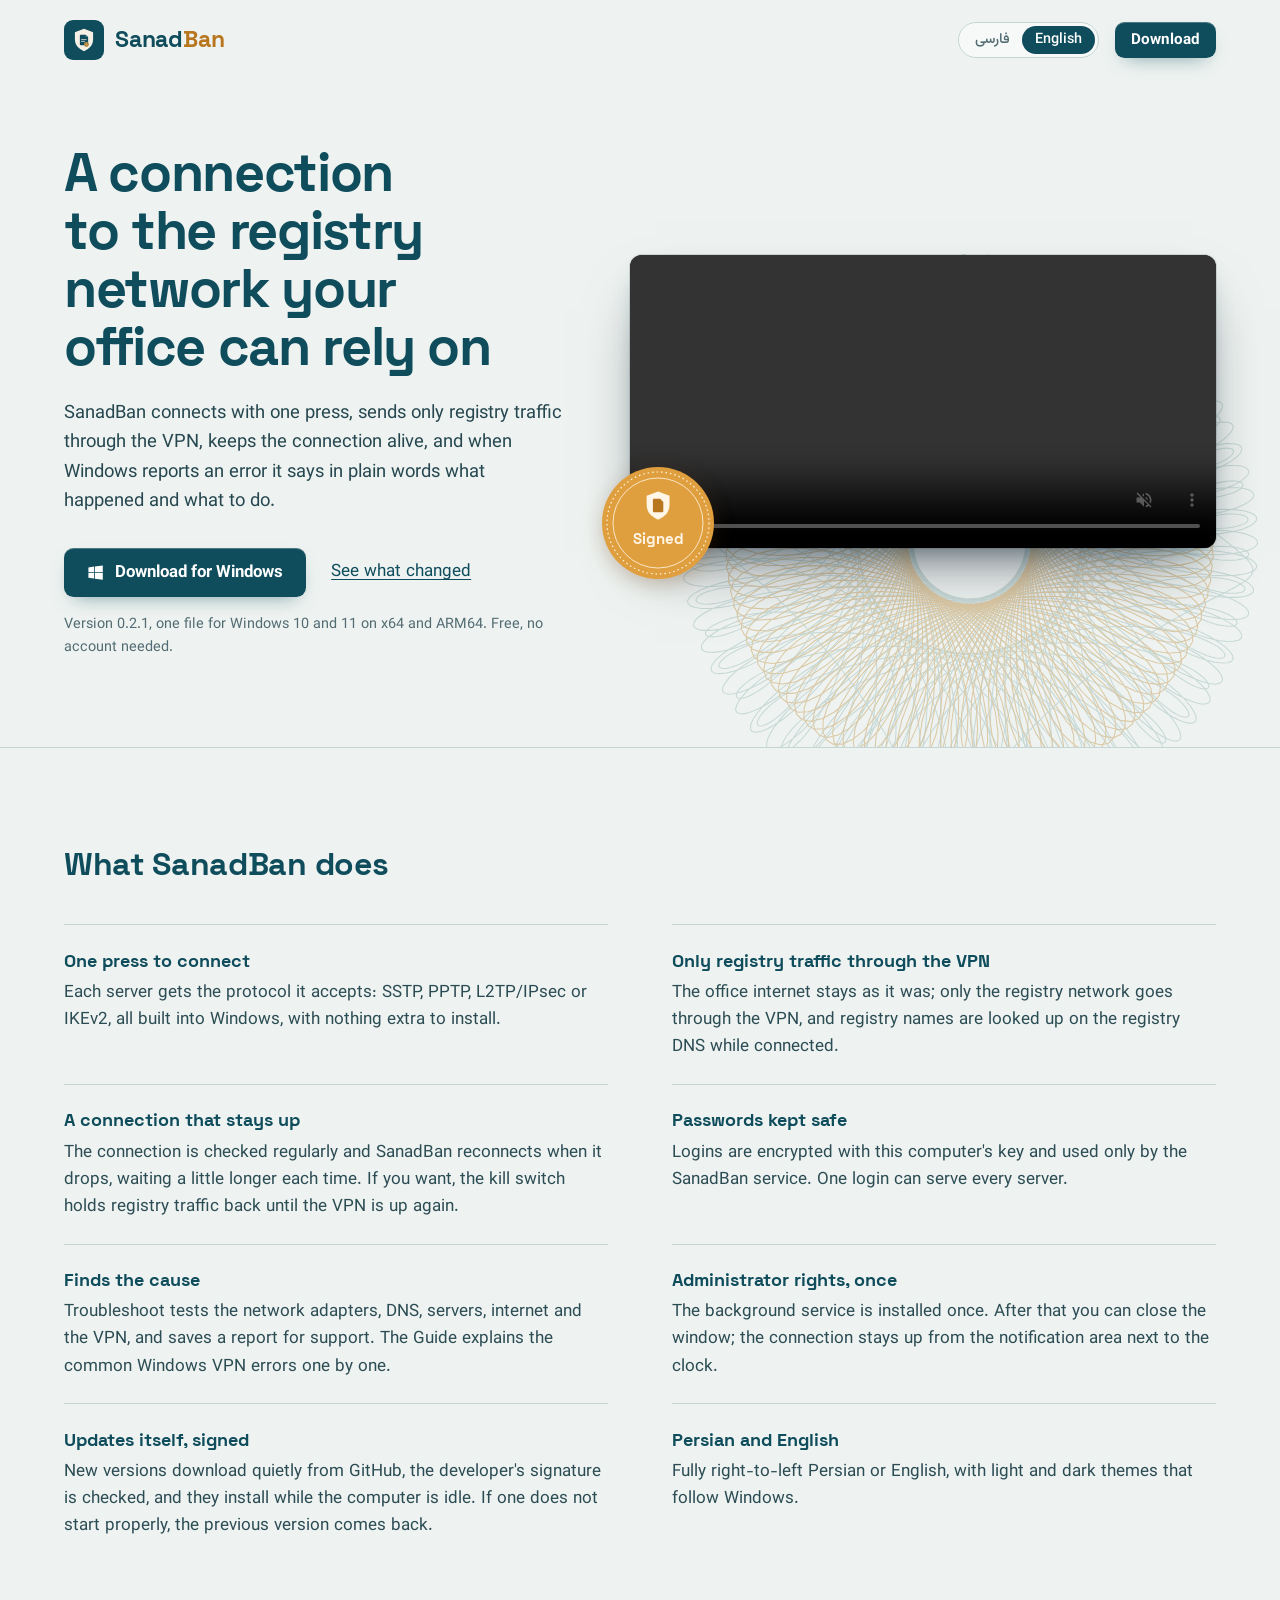
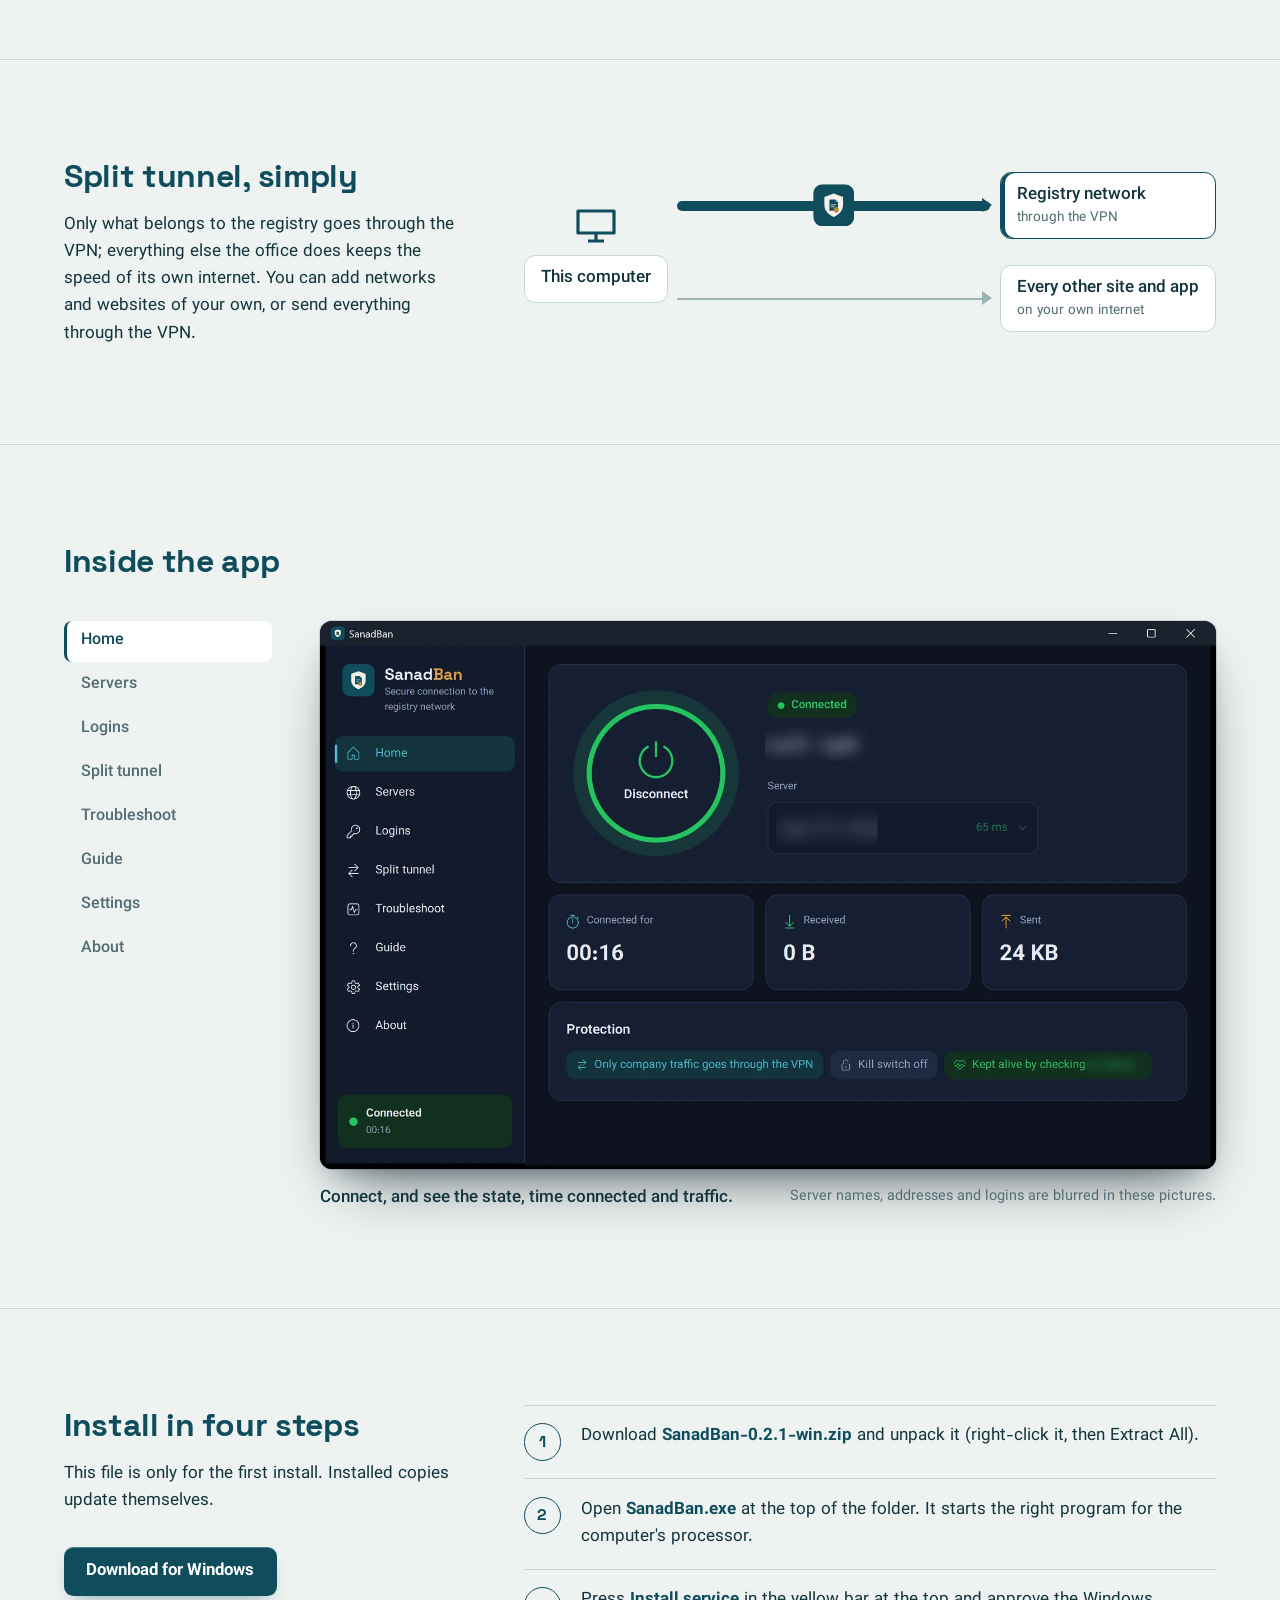
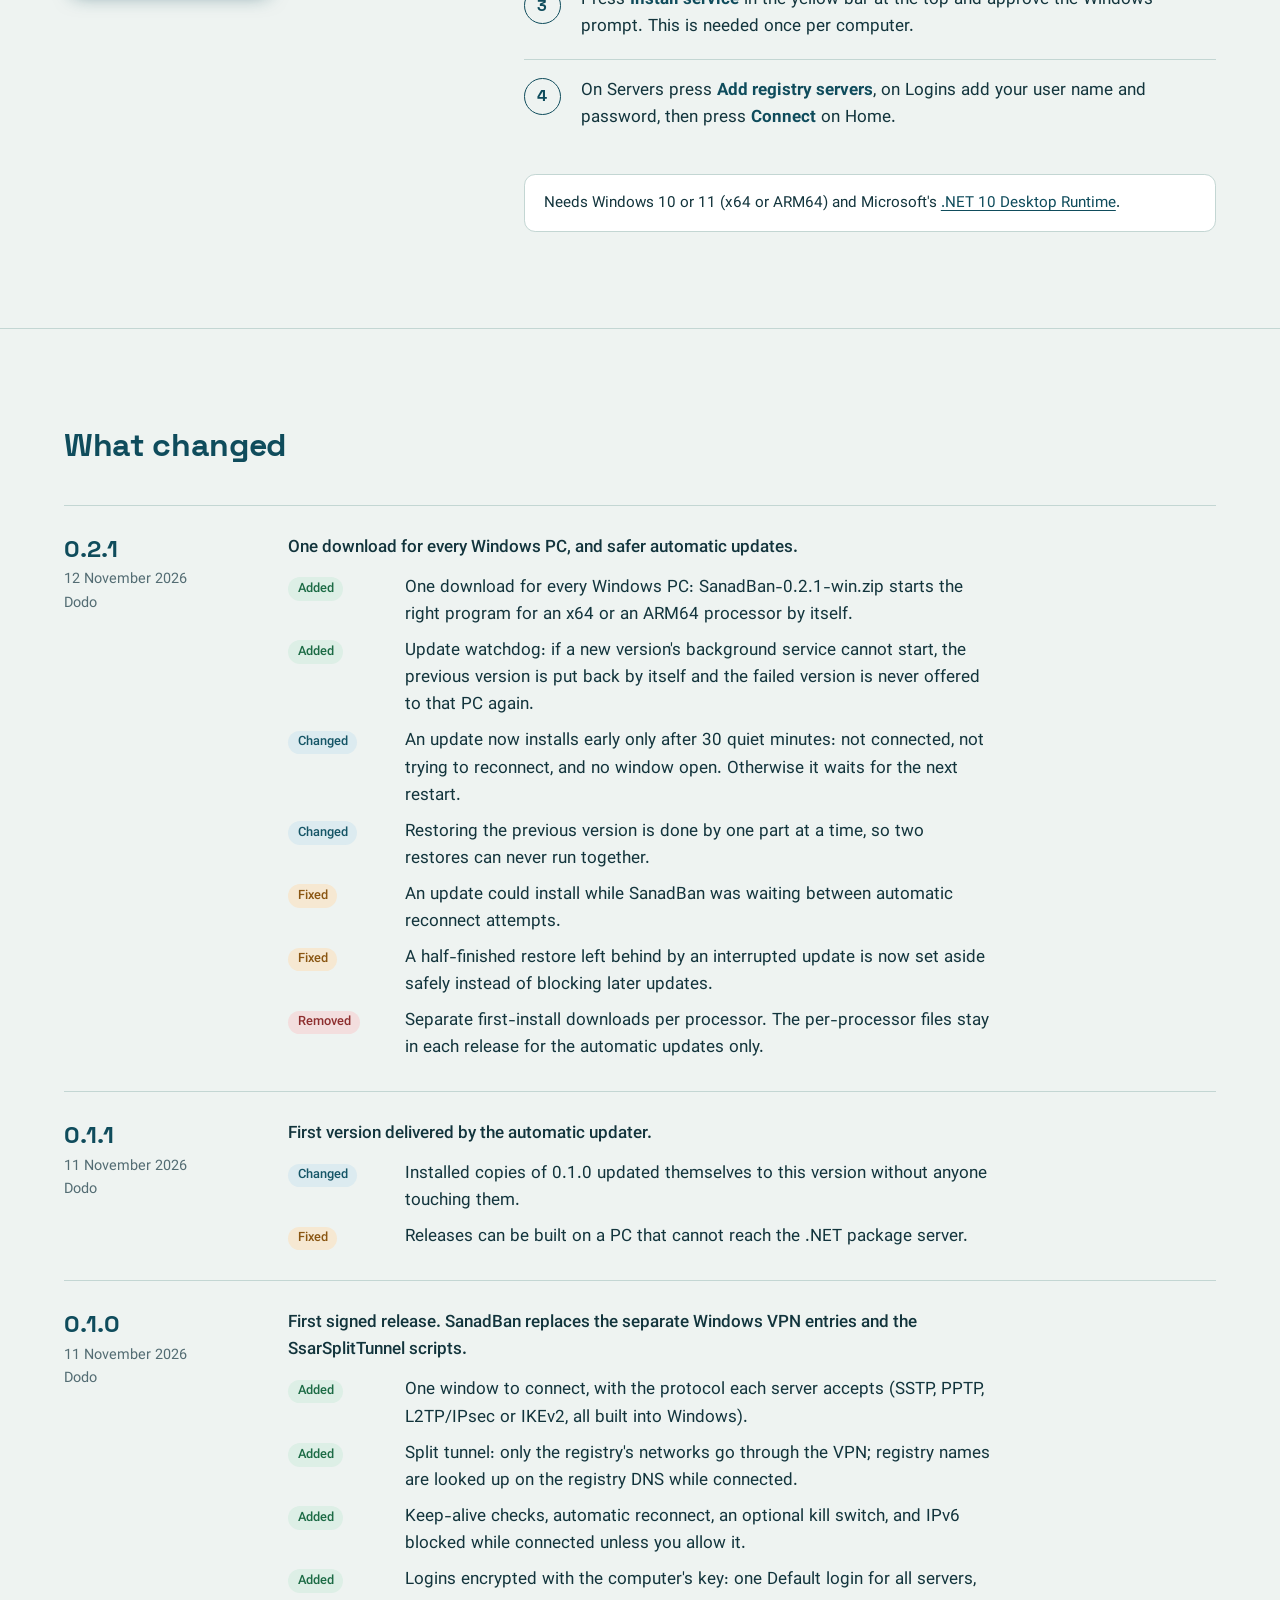
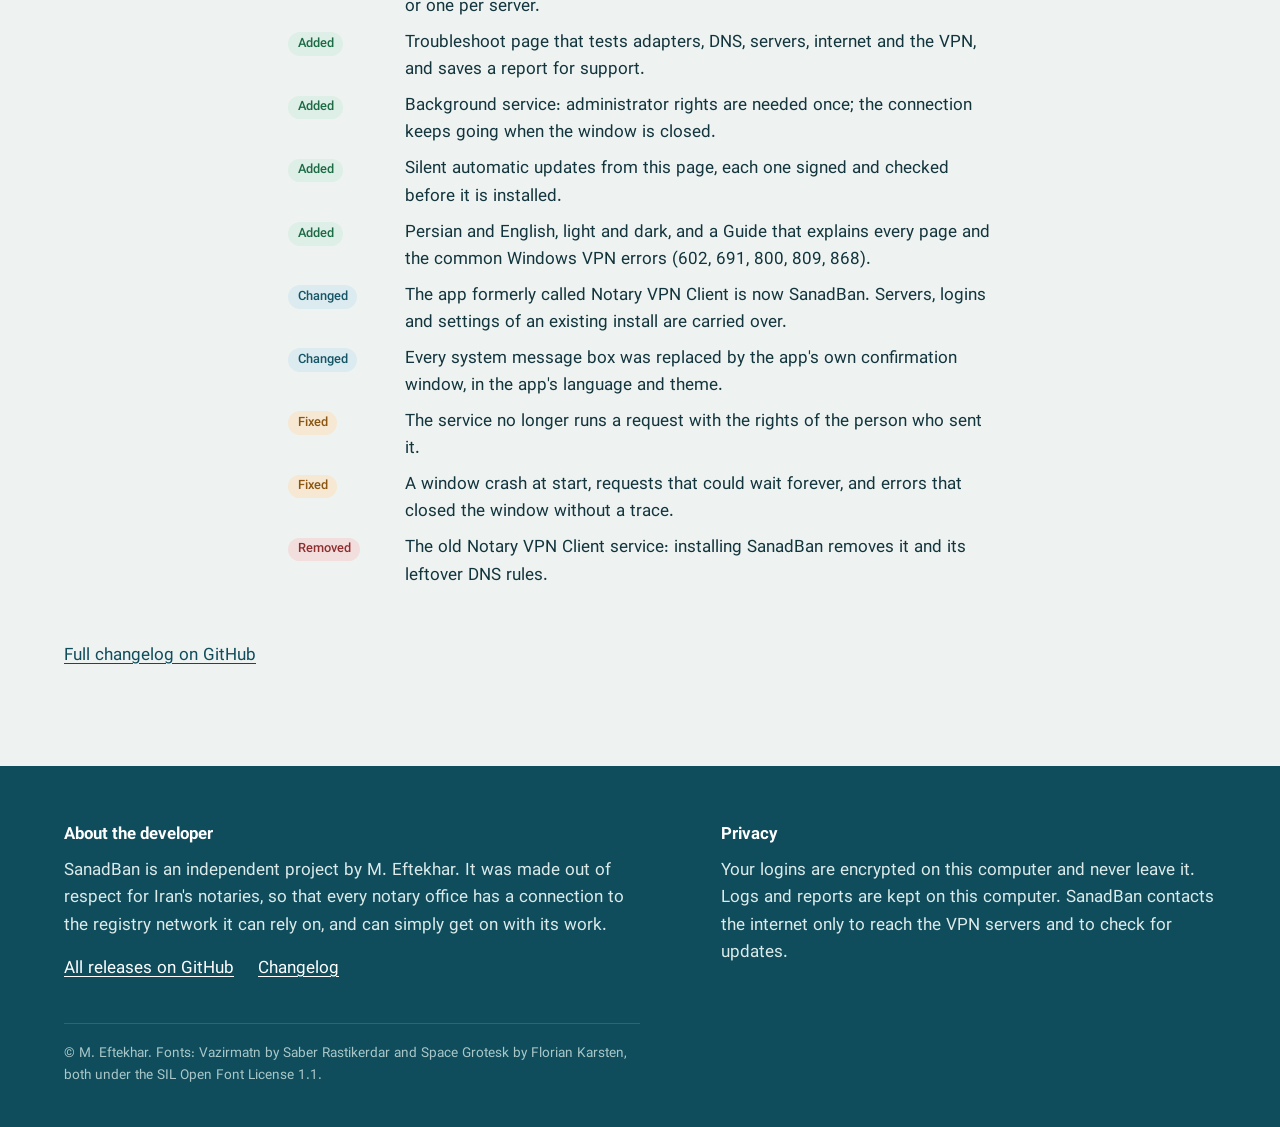
==== docs/index.html @ 603d8aba "Bilingual README, changelog and website (GitHub Pages from docs/) - README in Persian and English: f" ====
<!DOCTYPE html>
<html lang="fa" dir="rtl" data-lang="fa" class="pending">
<head>
<meta charset="utf-8">
<meta name="viewport" content="width=device-width, initial-scale=1">
<title>سندبان | SanadBan</title>
<meta name="description" content="سندبان: اتصال امن دفترخانه به شبکهٔ سازمان ثبت. SanadBan: a dependable VPN connection from notary offices to the registry network, for Windows 10 and 11.">
<meta name="theme-color" content="#0F4C5C">
<meta property="og:title" content="SanadBan / سندبان">
<meta property="og:description" content="Secure connection to the registry network. اتصال امن به شبکهٔ سازمان ثبت">
<meta property="og:image" content="https://mneftekhar.github.io/sanadban-releases/assets/social.png">
<meta property="og:type" content="website">
<meta name="twitter:card" content="summary_large_image">
<link rel="icon" href="assets/logo.svg" type="image/svg+xml">
<link rel="icon" href="assets/favicon-64.png" type="image/png">
<link rel="apple-touch-icon" href="assets/icon-512.png">
<link rel="preload" href="fonts/Vazirmatn-Regular.woff2" as="font" type="font/woff2" crossorigin>
<script>
/* Language before anything is drawn: a choice made on this site wins; otherwise a quick guess now
   (Iran time zone or a Persian browser) and the visitor's country from their IP a moment later. */
(function () {
  var d = document.documentElement, saved = null;
  try { saved = localStorage.getItem("sb-lang"); } catch (e) {}
  function set(l) { d.lang = l; d.dir = l === "fa" ? "rtl" : "ltr"; d.setAttribute("data-lang", l); }
  window.__sbSet = set;
  if (saved === "fa" || saved === "en") { set(saved); d.className = ""; window.__sbChosen = true; return; }
  var tz = ""; try { tz = Intl.DateTimeFormat().resolvedOptions().timeZone || ""; } catch (e) {}
  var langs = (navigator.languages || [navigator.language || ""]).join(",").toLowerCase();
  set(tz === "Asia/Tehran" || /(^|,)fa/.test(langs) ? "fa" : "en");
  setTimeout(function () { d.className = ""; }, 1300);   /* never keep the page hidden for long */
})();
</script>
<style>
@font-face { font-family: "Vazirmatn"; src: url(fonts/Vazirmatn-Regular.woff2) format("woff2"); font-weight: 400; font-display: swap; }
@font-face { font-family: "Vazirmatn"; src: url(fonts/Vazirmatn-Medium.woff2) format("woff2"); font-weight: 500; font-display: swap; }
@font-face { font-family: "Vazirmatn"; src: url(fonts/Vazirmatn-Bold.woff2) format("woff2"); font-weight: 700; font-display: swap; }
@font-face { font-family: "Space Grotesk"; src: url(fonts/SpaceGrotesk-Bold.woff2) format("woff2"); font-weight: 700; font-display: swap; }

:root {
  --paper: #EEF3F1;        /* cool security paper */
  --paper-2: #E3ECE9;
  --ink: #12343C;          /* text */
  --teal: #0F4C5C;         /* the logo's teal */
  --line: #C3D6D3;         /* rules and guilloche */
  --muted: #536C73;
  --seal: #B8761F;         /* the seal's amber, darkened for text on paper */
  --seal-bright: #E09F3E;
  --app: #0E1320;          /* the app's own dark background */
  --focus: #0B7C8C;
  --measure: 38rem;
  --display: "Space Grotesk", "Vazirmatn", system-ui, sans-serif;
  --body: "Vazirmatn", system-ui, "Segoe UI", sans-serif;
}
html[data-lang="fa"] { --display: "Vazirmatn", system-ui, sans-serif; }
html[data-lang="fa"] [data-l="en"], html[data-lang="en"] [data-l="fa"] { display: none !important; }
html.pending body { opacity: 0; }
* { box-sizing: border-box; }
html { -webkit-text-size-adjust: 100%; scroll-behavior: smooth; }
body {
  margin: 0; background: var(--paper); color: var(--ink);
  font: 400 1.0625rem/1.75 var(--body); transition: opacity .25s ease;
}
html[data-lang="en"] body { line-height: 1.6; }
img, video { display: block; max-width: 100%; height: auto; }
a { color: var(--teal); text-underline-offset: .2em; text-decoration-thickness: 1px; }
a:hover { text-decoration-thickness: 2px; }
:focus-visible { outline: 3px solid var(--focus); outline-offset: 3px; border-radius: 4px; }
.skip { position: absolute; inset-inline-start: 1rem; top: -4rem; background: var(--teal); color: #fff; padding: .5rem 1rem; z-index: 10; }
.skip:focus { top: 1rem; }
.wrap { width: min(72rem, 100% - 2.5rem); margin-inline: auto; }
h1, h2, h3 { font-family: var(--display); color: var(--teal); font-weight: 700; margin: 0; }
h2 { font-size: clamp(1.6rem, 2.6vw, 2rem); line-height: 1.25; letter-spacing: -.01em; }
html[data-lang="fa"] h2 { letter-spacing: 0; line-height: 1.5; }
p { margin: 0; }
.lead { max-width: var(--measure); color: var(--ink); }
section { padding-block: clamp(3.5rem, 8vw, 6rem); }
section + section { border-top: 1px solid var(--line); }

/* top bar */
.bar { display: flex; align-items: center; gap: 1rem; padding-block: 1.25rem; }
.mark { display: flex; align-items: center; gap: .7rem; text-decoration: none; color: var(--teal); }
.mark img { width: 2.5rem; height: 2.5rem; }
.word { font: 700 1.45rem/1 "Space Grotesk", var(--body); letter-spacing: -.01em; }
.word b, .word-fa b { color: var(--seal); font-weight: 700; }
.word-fa { font: 700 1.5rem/1 "Vazirmatn", sans-serif; }
.bar .spacer { flex: 1; }
.lang { display: inline-flex; border: 1px solid var(--line); border-radius: 999px; padding: 3px; background: #fff8; }
.lang button {
  font: 500 .9rem/1 var(--body); border: 0; background: none; color: var(--muted);
  padding: .45rem .8rem; border-radius: 999px; cursor: pointer;
}
.lang button[aria-pressed="true"] { background: var(--teal); color: #fff; }
.bar .get { font-size: .95rem; padding: .55rem 1rem; }

/* buttons */
.btn {
  display: inline-flex; align-items: center; gap: .6rem; text-decoration: none;
  background: var(--teal); color: #fff; border-radius: .6rem; padding: .9rem 1.4rem;
  font: 700 1.05rem/1.2 var(--body); box-shadow: 0 1px 0 #ffffff40 inset, 0 8px 20px -10px #0F4C5C99;
}
.btn:hover { background: #0c3f4c; }
.btn svg { width: 1.2rem; height: 1.2rem; flex: none; }

/* hero */
.hero { overflow: clip; overflow-clip-margin: 0; padding-block: clamp(1.5rem, 5vw, 4rem) clamp(3rem, 7vw, 5.5rem); border-top: 0; }
.hero .wrap { display: grid; grid-template-columns: minmax(0, 6fr) minmax(0, 7fr); gap: clamp(2rem, 5vw, 4.5rem); align-items: center; }
.hero h1 { font-size: clamp(2.2rem, 4.2vw, 3.4rem); line-height: 1.08; letter-spacing: -.025em; text-wrap: balance; }
html[data-lang="fa"] .hero h1 { line-height: 1.45; letter-spacing: 0; font-size: clamp(2.1rem, 4.2vw, 3.3rem); }
.hero .lead { margin-top: 1.4rem; font-size: 1.15rem; color: #26474F; }
.cta { margin-top: 2rem; display: flex; flex-wrap: wrap; align-items: center; gap: 1rem 1.6rem; }
.fine { margin-top: 1rem; font-size: .9rem; color: var(--muted); max-width: var(--measure); }
.stage { position: relative; isolation: isolate; }
.rosette { position: absolute; z-index: -1; width: 120%; inset-block-start: -22%; inset-inline-end: -18%; pointer-events: none; opacity: .9; }
.rosette path { fill: none; stroke: var(--line); stroke-width: .6; }
.window {
  border-radius: 12px; overflow: hidden; background: var(--app);
  box-shadow: 0 0 0 1px #0E132020, 0 30px 60px -25px #0E1320AA, 0 12px 24px -12px #0F4C5C66;
}
.seal {
  position: absolute; width: clamp(5.5rem, 10vw, 7.5rem); inset-block-end: -2.2rem; inset-inline-start: -2rem;
  filter: drop-shadow(0 6px 10px #6b3d0a40);
}
.seal-w { font: 700 15px "Space Grotesk", var(--body); fill: #FFF6E8; }
.seal-w.fa { font: 700 15px "Vazirmatn", sans-serif; }

/* what it does: a ruled two-column list, like the clauses of a deed */
.does h2 { margin-bottom: 2.5rem; }
.clauses { display: grid; grid-template-columns: repeat(2, minmax(0, 1fr)); gap: 0 clamp(2rem, 5vw, 4.5rem); margin: 0; }
.clause { padding-block: 1.4rem; border-top: 1px solid var(--line); }
.clause dt { font: 700 1.12rem/1.4 var(--display); color: var(--teal); }
html[data-lang="fa"] .clause dt { font-family: var(--body); }
.clause dd { margin: .45rem 0 0; color: #2C4C54; max-width: 34rem; }

/* split tunnel */
.split .wrap { display: grid; grid-template-columns: minmax(0, 4fr) minmax(0, 7fr); gap: clamp(2rem, 5vw, 4.5rem); align-items: center; }
.split .lead { margin-top: 1rem; }
.lanes { display: grid; grid-template-columns: auto 1fr auto; align-items: center; row-gap: 1.6rem; column-gap: 0; }
.node { background: #fff; border: 1px solid var(--line); border-radius: .7rem; padding: .7rem 1rem; font-weight: 500; line-height: 1.4; }
.node small { display: block; color: var(--muted); font-weight: 400; font-size: .85rem; }
.pc { grid-row: 1 / span 2; display: flex; flex-direction: column; align-items: center; gap: .4rem; text-align: center; }
.pc svg { width: 3rem; height: 3rem; color: var(--teal); }
.lane { position: relative; height: 3.2rem; margin-inline: .6rem; }
.lane::before { content: ""; position: absolute; inset-inline: 0; top: 50%; border-top: 2px solid #9DB3B1; }
.lane.vpn::before { border-top: 10px solid var(--teal); border-radius: 10px; transform: translateY(-4px); }
.lane.vpn .shield { position: absolute; top: 50%; left: 50%; width: 2.6rem; translate: -50% -50%; }
.lane::after {
  content: ""; position: absolute; inset-inline-end: -2px; top: 50%; translate: 0 -50%;
  border-block: 7px solid transparent; border-inline-start: 10px solid #9DB3B1;
}
.lane.vpn::after { border-inline-start-color: var(--teal); }
.node.reg { border-color: var(--teal); box-shadow: inset 4px 0 0 var(--teal); }
html[dir="rtl"] .node.reg { box-shadow: inset -4px 0 0 var(--teal); }

/* inside the app */
.viewer { display: grid; grid-template-columns: 13rem minmax(0, 1fr); gap: clamp(1.5rem, 4vw, 3rem); margin-top: 2.5rem; align-items: start; }
.tabs { display: flex; flex-direction: column; gap: .15rem; position: sticky; top: 1.5rem; }
.tabs button {
  text-align: start; font: 500 1rem/1.3 var(--body); color: var(--muted); background: none; border: 0;
  padding: .65rem .9rem; border-radius: .5rem; cursor: pointer; border-inline-start: 3px solid transparent;
}
.tabs button:hover { color: var(--teal); background: var(--paper-2); }
.tabs button[aria-selected="true"] { color: var(--teal); background: #fff; border-inline-start-color: var(--teal); }
.shot figure { margin: 0; }
.shot .window { aspect-ratio: 2120 / 1296; }
.shot img { width: 100%; height: 100%; object-fit: cover; }
.shot figcaption { margin-top: 1rem; display: flex; flex-wrap: wrap; justify-content: space-between; gap: .4rem 2rem; }
.shot .what { font-weight: 500; }
.shot .blurred { color: var(--muted); font-size: .9rem; }

/* install */
.install .wrap { display: grid; grid-template-columns: minmax(0, 4fr) minmax(0, 7fr); gap: clamp(2rem, 5vw, 4.5rem); }
.steps { list-style: none; margin: 0; padding: 0; counter-reset: s; }
.steps li { counter-increment: s; display: grid; grid-template-columns: 2.6rem 1fr; gap: 1rem; padding-block: 1.1rem; border-top: 1px solid var(--line); }
.steps li::before {
  content: counter(s); width: 2.2rem; height: 2.2rem; border-radius: 50%; border: 1.5px solid var(--teal);
  display: grid; place-items: center; font: 700 1rem/1 var(--display); color: var(--teal);
}
html[data-lang="fa"] .steps li::before { content: counter(s, persian); }
.steps b { color: var(--teal); }
.needs { margin-top: 1.5rem; padding: 1rem 1.2rem; background: #fff; border-radius: .7rem; border: 1px solid var(--line); font-size: .95rem; }

/* changes: a timeline, newest first */
.timeline { margin-top: 2.5rem; display: grid; gap: 0; }
.rel { display: grid; grid-template-columns: 11rem minmax(0, 1fr); gap: clamp(1rem, 4vw, 3rem); padding-block: 1.8rem; border-top: 1px solid var(--line); }
.rel .ver { font: 700 1.5rem/1.2 var(--display); color: var(--teal); }
.rel .when { color: var(--muted); font-size: .9rem; margin-top: .3rem; }
.rel .sum { font-weight: 500; margin-bottom: .8rem; max-width: 44rem; }
.rel ul { margin: 0; padding: 0; list-style: none; display: grid; gap: .55rem; max-width: 44rem; }
.rel li { display: grid; grid-template-columns: 6.5rem 1fr; gap: .8rem; align-items: baseline; }
.kind { font-size: .8rem; font-weight: 500; border-radius: 999px; padding: .1rem .6rem; justify-self: start; white-space: nowrap; }
.k-added { background: #DDEFE6; color: #1C6B45; }
.k-changed { background: #DCEBF0; color: #155566; }
.k-fixed { background: #F6E8D2; color: #8A5612; }
.k-removed { background: #F3DEDE; color: #8E2F2F; }
.more { margin-top: 1.5rem; }

footer { background: var(--teal); color: #DCEBEA; padding-block: 3.5rem 2.5rem; margin-top: 0; }
footer .wrap { display: grid; grid-template-columns: minmax(0, 6fr) minmax(0, 5fr); gap: 2.5rem 4rem; }
footer h3 { color: #fff; font-size: 1.05rem; margin-bottom: .6rem; font-family: var(--body); }
footer p { max-width: 36rem; }
footer a { color: #fff; }
footer .links { display: flex; flex-wrap: wrap; gap: .5rem 1.5rem; margin-top: 1rem; }
footer .small { grid-column: 1 / -1; font-size: .85rem; color: #A9C7C8; border-top: 1px solid #ffffff22; padding-top: 1.2rem; }

@media (max-width: 860px) {
  .hero .wrap, .split .wrap, .install .wrap, footer .wrap { grid-template-columns: 1fr; }
  .clauses { grid-template-columns: 1fr; }
  .viewer { grid-template-columns: 1fr; }
  .tabs { flex-direction: row; overflow-x: auto; position: static; padding-bottom: .3rem; }
  .tabs button { white-space: nowrap; border-inline-start: 0; border-bottom: 3px solid transparent; border-radius: .5rem .5rem 0 0; }
  .tabs button[aria-selected="true"] { border-bottom-color: var(--teal); }
  .rel { grid-template-columns: 1fr; gap: .6rem; }
  .bar .get { display: none; }
  .seal { inset-inline-start: auto; inset-inline-end: -.5rem; }
}
@media (max-width: 520px) {
  .lanes { grid-template-columns: 1fr; row-gap: .4rem; }
  .pc { grid-row: auto; flex-direction: row; justify-content: center; }
  .lane { height: 2.2rem; margin: 0 auto; width: 2px; }
  .lane::before, .lane.vpn::before { inset-inline: auto; left: 50%; top: 0; bottom: 0; border-top: 0; border-left: 2px solid #9DB3B1; transform: none; }
  .lane.vpn::before { border-left: 8px solid var(--teal); translate: -3px 0; }
  .lane::after, .lane.vpn .shield { display: none; }
  .rel li { grid-template-columns: 1fr; gap: .2rem; }
}
@media (prefers-reduced-motion: reduce) {
  html { scroll-behavior: auto; }
  body { transition: none; }
}
</style>
</head>
<body>
<a class="skip" href="#main"><span data-l="fa">رفتن به محتوا</span><span data-l="en">Skip to content</span></a>

<header class="wrap bar">
  <a class="mark" href="./" aria-label="SanadBan">
    <img src="assets/logo.svg" alt="" width="40" height="40">
    <span class="word" data-l="en">Sanad<b>Ban</b></span>
    <span class="word-fa" data-l="fa">سند<b>بان</b></span>
  </a>
  <span class="spacer"></span>
  <div class="lang" role="group" aria-label="Language / زبان">
    <button type="button" data-set="fa" lang="fa">فارسی</button>
    <button type="button" data-set="en" lang="en">English</button>
  </div>
  <a class="btn get js-download" href="https://github.com/mneftekhar/sanadban-releases/releases/latest">
    <span data-l="fa">دریافت</span><span data-l="en">Download</span>
  </a>
</header>

<main id="main">
<section class="hero">
  <div class="wrap">
    <div>
      <h1>
        <span data-l="fa">اتصال مطمئن دفترخانه به شبکهٔ سازمان ثبت</span>
        <span data-l="en">A connection to the registry network your office can rely on</span>
      </h1>
      <p class="lead">
        <span data-l="fa">سندبان با یک دکمه وصل می‌شود، فقط ترافیک سازمان را از VPN عبور می‌دهد، اتصال را زنده نگه می‌دارد و اگر ویندوز خطا بدهد، به زبان ساده می‌گوید چه شده و چه باید کرد.</span>
        <span data-l="en">SanadBan connects with one press, sends only registry traffic through the VPN, keeps the connection alive, and when Windows reports an error it says in plain words what happened and what to do.</span>
      </p>
      <div class="cta">
        <a class="btn js-download" href="https://github.com/mneftekhar/sanadban-releases/releases/latest">
          <svg viewBox="0 0 24 24" aria-hidden="true"><path fill="currentColor" d="M3 5.5 10 4.5v7H3zm0 13 7 1v-7H3zm8 1.1L21 21v-8.5H11zM11 4.4 21 3v8.5H11z"/></svg>
          <span data-l="fa">دریافت برای ویندوز</span><span data-l="en">Download for Windows</span>
        </a>
        <a href="#changes"><span data-l="fa">ببینید چه چیزی تغییر کرده</span><span data-l="en">See what changed</span></a>
      </div>
      <p class="fine">
        <span data-l="fa">نسخهٔ <span class="js-ver-fa">۰.۲.۱</span>؛ یک فایل برای ویندوز ۱۰ و ۱۱ روی x64 و ARM64. رایگان، بدون حساب کاربری.</span>
        <span data-l="en">Version <span class="js-ver">0.2.1</span>, one file for Windows 10 and 11 on x64 and ARM64. Free, no account needed.</span>
      </p>
    </div>

    <div class="stage">
      <svg class="rosette" viewBox="-200 -200 400 400" aria-hidden="true"></svg>
      <div class="window">
        <video class="js-video" width="1000" height="612" muted loop playsinline preload="metadata"
               aria-label=""></video>
      </div>
      <svg class="seal" viewBox="0 0 120 120" role="img" aria-label="Signed release / نسخهٔ امضاشده">
        <circle cx="60" cy="60" r="56" fill="#E09F3E"/>
        <circle cx="60" cy="60" r="51" fill="none" stroke="#FFF6E8" stroke-width="1.2" stroke-dasharray="1.5 3"/>
        <circle cx="60" cy="60" r="45" fill="none" stroke="#FFF6E8" stroke-width=".8"/>
        <g transform="translate(44.5 27) scale(.26)">
          <path d="M60 6 L104 22 V58 C104 86 84 105 60 114 C36 105 16 86 16 58 V22 Z" fill="#FFF6E8"/>
          <path d="M44 34 H68 L80 46 V82 a4 4 0 0 1 -4 4 H44 a4 4 0 0 1 -4 -4 V38 a4 4 0 0 1 4 -4 Z" fill="#B8761F"/>
        </g>
        <text data-l="fa" x="60" y="82" text-anchor="middle" direction="rtl" class="seal-w fa">امضاشده</text>
        <text data-l="en" x="60" y="81" text-anchor="middle" class="seal-w">Signed</text>
      </svg>
    </div>
  </div>
</section>

<section class="does" aria-labelledby="does-h">
  <div class="wrap">
    <h2 id="does-h"><span data-l="fa">سندبان چه می‌کند</span><span data-l="en">What SanadBan does</span></h2>
    <dl class="clauses">
      <div class="clause">
        <dt><span data-l="fa">یک دکمه برای اتصال</span><span data-l="en">One press to connect</span></dt>
        <dd><span data-l="fa">برای هر سرور همان پروتکلی به‌کار می‌رود که آن سرور می‌پذیرد: SSTP، PPTP، L2TP/IPsec یا IKEv2؛ همه از خودِ ویندوز، بدون برنامهٔ اضافه.</span><span data-l="en">Each server gets the protocol it accepts: SSTP, PPTP, L2TP/IPsec or IKEv2, all built into Windows, with nothing extra to install.</span></dd>
      </div>
      <div class="clause">
        <dt><span data-l="fa">فقط ترافیک سازمان از VPN</span><span data-l="en">Only registry traffic through the VPN</span></dt>
        <dd><span data-l="fa">اینترنتِ دفترخانه همان‌طور که بود می‌ماند و فقط شبکهٔ سازمان ثبت از VPN عبور می‌کند. نشانی‌های سازمان هنگام اتصال از DNS سازمان پرسیده می‌شوند.</span><span data-l="en">The office internet stays as it was; only the registry network goes through the VPN, and registry names are looked up on the registry DNS while connected.</span></dd>
      </div>
      <div class="clause">
        <dt><span data-l="fa">اتصالی که برقرار می‌ماند</span><span data-l="en">A connection that stays up</span></dt>
        <dd><span data-l="fa">زنده بودنِ اتصال مرتب بررسی می‌شود و اگر قطع شود، سندبان دوباره وصل می‌شود و هر بار کمی بیشتر صبر می‌کند. «قطع ایمن اینترنت» هم اگر بخواهید، ترافیک سازمان را تا برگشتنِ VPN نگه می‌دارد.</span><span data-l="en">The connection is checked regularly and SanadBan reconnects when it drops, waiting a little longer each time. If you want, the kill switch holds registry traffic back until the VPN is up again.</span></dd>
      </div>
      <div class="clause">
        <dt><span data-l="fa">رمز عبور در امان</span><span data-l="en">Passwords kept safe</span></dt>
        <dd><span data-l="fa">اطلاعات ورود با کلید همین رایانه رمزگذاری می‌شود و فقط سرویس سندبان از آن استفاده می‌کند. یک اطلاعات ورود برای همهٔ سرورها کافی است.</span><span data-l="en">Logins are encrypted with this computer's key and used only by the SanadBan service. One login can serve every server.</span></dd>
      </div>
      <div class="clause">
        <dt><span data-l="fa">علت را پیدا می‌کند</span><span data-l="en">Finds the cause</span></dt>
        <dd><span data-l="fa">«عیب‌یابی» آداپتورهای شبکه، DNS، سرورها، اینترنت و VPN را آزمایش می‌کند و گزارشی برای پشتیبانی می‌سازد. «راهنما» خطاهای رایج VPN ویندوز را یکی‌یکی توضیح می‌دهد.</span><span data-l="en">Troubleshoot tests the network adapters, DNS, servers, internet and the VPN, and saves a report for support. The Guide explains the common Windows VPN errors one by one.</span></dd>
      </div>
      <div class="clause">
        <dt><span data-l="fa">دسترسی مدیر، فقط یک بار</span><span data-l="en">Administrator rights, once</span></dt>
        <dd><span data-l="fa">سرویس پس‌زمینه یک بار نصب می‌شود. پس از آن می‌توانید پنجره را ببندید؛ اتصال از ناحیهٔ اعلان کنار ساعت برقرار می‌ماند.</span><span data-l="en">The background service is installed once. After that you can close the window; the connection stays up from the notification area next to the clock.</span></dd>
      </div>
      <div class="clause">
        <dt><span data-l="fa">خودش به‌روز می‌شود، با امضا</span><span data-l="en">Updates itself, signed</span></dt>
        <dd><span data-l="fa">نسخهٔ جدید بی‌صدا از GitHub دریافت می‌شود، امضای توسعه‌دهنده بررسی می‌شود و وقتی رایانه بی‌کار است نصب می‌شود. اگر درست راه نیفتد، نسخهٔ قبلی برمی‌گردد.</span><span data-l="en">New versions download quietly from GitHub, the developer's signature is checked, and they install while the computer is idle. If one does not start properly, the previous version comes back.</span></dd>
      </div>
      <div class="clause">
        <dt><span data-l="fa">فارسی و انگلیسی</span><span data-l="en">Persian and English</span></dt>
        <dd><span data-l="fa">فارسیِ کاملاً راست‌به‌چپ یا انگلیسی، با پوستهٔ روشن و تیره که از ویندوز پیروی می‌کند.</span><span data-l="en">Fully right-to-left Persian or English, with light and dark themes that follow Windows.</span></dd>
      </div>
    </dl>
  </div>
</section>

<section class="split" aria-labelledby="split-h">
  <div class="wrap">
    <div>
      <h2 id="split-h"><span data-l="fa">تفکیک ترافیک، به زبان ساده</span><span data-l="en">Split tunnel, simply</span></h2>
      <p class="lead"><span data-l="fa">فقط آنچه به سازمان ثبت مربوط است از VPN می‌رود؛ باقیِ کارهای دفترخانه سرعتِ اینترنتِ خودش را دارد. اگر بخواهید، شبکه‌ها و وب‌سایت‌های دیگری هم اضافه کنید یا همه‌چیز را از VPN بفرستید.</span><span data-l="en">Only what belongs to the registry goes through the VPN; everything else the office does keeps the speed of its own internet. You can add networks and websites of your own, or send everything through the VPN.</span></p>
    </div>
    <div class="lanes" role="img" aria-label="">
      <div class="pc">
        <svg viewBox="0 0 24 24" aria-hidden="true"><path fill="none" stroke="currentColor" stroke-width="1.6" stroke-linejoin="round" d="M3 5h18v11H3zM8 20h8M12 16v4"/></svg>
        <span class="node"><span data-l="fa">این رایانه</span><span data-l="en">This computer</span></span>
      </div>
      <div class="lane vpn"><img class="shield" src="assets/logo.svg" alt=""></div>
      <div class="node reg"><span data-l="fa">شبکهٔ سازمان ثبت</span><span data-l="en">Registry network</span><small><span data-l="fa">از VPN</span><span data-l="en">through the VPN</span></small></div>
      <div class="lane"></div>
      <div class="node"><span data-l="fa">سایت‌ها و برنامه‌های دیگر</span><span data-l="en">Every other site and app</span><small><span data-l="fa">از اینترنت خودتان</span><span data-l="en">on your own internet</span></small></div>
    </div>
  </div>
</section>

<section class="inside" aria-labelledby="inside-h">
  <div class="wrap">
    <h2 id="inside-h"><span data-l="fa">صفحه‌های برنامه</span><span data-l="en">Inside the app</span></h2>
    <div class="viewer">
      <div class="tabs" role="tablist" aria-orientation="vertical"></div>
      <div class="shot" role="tabpanel">
        <figure>
          <div class="window"><img class="js-shot" src="assets/home-fa.webp" alt="" width="1600" height="978"></div>
          <figcaption>
            <span class="what js-what"></span>
            <span class="blurred"><span data-l="fa">نام و نشانی سرورها و اطلاعات ورود در این تصویرها محو شده‌اند.</span><span data-l="en">Server names, addresses and logins are blurred in these pictures.</span></span>
          </figcaption>
        </figure>
      </div>
    </div>
  </div>
</section>

<section class="install" id="install" aria-labelledby="install-h">
  <div class="wrap">
    <div>
      <h2 id="install-h"><span data-l="fa">نصب در چهار گام</span><span data-l="en">Install in four steps</span></h2>
      <p class="lead" style="margin-top:1rem"><span data-l="fa">این فایل فقط برای نخستین نصب است. نسخه‌های نصب‌شده خودشان به‌روز می‌شوند.</span><span data-l="en">This file is only for the first install. Installed copies update themselves.</span></p>
      <p class="cta"><a class="btn js-download" href="https://github.com/mneftekhar/sanadban-releases/releases/latest"><span data-l="fa">دریافت برای ویندوز</span><span data-l="en">Download for Windows</span></a></p>
    </div>
    <div>
      <ol class="steps">
        <li><span><span data-l="fa">فایل <b dir="ltr">SanadBan-<span class="js-ver">0.2.1</span>-win.zip</b> را دریافت و از حالت فشرده خارج کنید (راست‌کلیک، «استخراج همه»).</span><span data-l="en">Download <b>SanadBan-<span class="js-ver">0.2.1</span>-win.zip</b> and unpack it (right-click it, then Extract All).</span></span></li>
        <li><span><span data-l="fa"><b>SanadBan.exe</b> را در بالای پوشه باز کنید. خودش برنامهٔ مناسبِ پردازندهٔ رایانه را اجرا می‌کند.</span><span data-l="en">Open <b>SanadBan.exe</b> at the top of the folder. It starts the right program for the computer's processor.</span></span></li>
        <li><span><span data-l="fa">در نوار زرد بالای پنجره <b>«نصب سرویس»</b> را بزنید و پیام ویندوز را تأیید کنید. این کار برای هر رایانه فقط یک بار لازم است.</span><span data-l="en">Press <b>Install service</b> in the yellow bar at the top and approve the Windows prompt. This is needed once per computer.</span></span></li>
        <li><span><span data-l="fa">در «سرورها» <b>«افزودن سرورهای سازمان ثبت»</b>، در «اطلاعات ورود» نام کاربری و رمز عبور را وارد کنید و در «خانه» <b>«اتصال»</b> را بزنید.</span><span data-l="en">On Servers press <b>Add registry servers</b>, on Logins add your user name and password, then press <b>Connect</b> on Home.</span></span></li>
      </ol>
      <p class="needs"><span data-l="fa">پیش‌نیاز: ویندوز ۱۰ یا ۱۱ (x64 یا ARM64) و <a href="https://dotnet.microsoft.com/download/dotnet/10.0" rel="noopener" dir="ltr">.NET 10 Desktop Runtime</a> از مایکروسافت.</span><span data-l="en">Needs Windows 10 or 11 (x64 or ARM64) and Microsoft's <a href="https://dotnet.microsoft.com/download/dotnet/10.0" rel="noopener">.NET 10 Desktop Runtime</a>.</span></p>
    </div>
  </div>
</section>

<section class="changes" id="changes" aria-labelledby="changes-h">
  <div class="wrap">
    <h2 id="changes-h"><span data-l="fa">چه چیزی تغییر کرده</span><span data-l="en">What changed</span></h2>
    <div class="timeline js-timeline"></div>
    <p class="more"><a href="https://github.com/mneftekhar/sanadban-releases/blob/main/CHANGELOG.md"><span data-l="fa">تاریخچهٔ کامل تغییرات در GitHub</span><span data-l="en">Full changelog on GitHub</span></a></p>
  </div>
</section>
</main>

<footer>
  <div class="wrap">
    <div>
      <h3><span data-l="fa">دربارهٔ توسعه‌دهنده</span><span data-l="en">About the developer</span></h3>
      <p><span data-l="fa">سندبان را م. افتخار به‌صورت مستقل ساخته است؛ از سرِ احترام به سردفتران ایران، تا هر دفترخانه اتصالی مطمئن به شبکهٔ سازمان ثبت داشته باشد و با خیال آسوده به کار خود برسد.</span><span data-l="en">SanadBan is an independent project by M. Eftekhar. It was made out of respect for Iran's notaries, so that every notary office has a connection to the registry network it can rely on, and can simply get on with its work.</span></p>
      <div class="links">
        <a href="https://github.com/mneftekhar/sanadban-releases/releases"><span data-l="fa">همهٔ انتشارها در GitHub</span><span data-l="en">All releases on GitHub</span></a>
        <a href="https://github.com/mneftekhar/sanadban-releases/blob/main/CHANGELOG.md"><span data-l="fa">تاریخچهٔ تغییرات</span><span data-l="en">Changelog</span></a>
      </div>
    </div>
    <div>
      <h3><span data-l="fa">حریم خصوصی</span><span data-l="en">Privacy</span></h3>
      <p><span data-l="fa">اطلاعات ورودِ شما روی همین رایانه رمزگذاری می‌شود و از آن خارج نمی‌شود. گزارش‌ها هم روی همین رایانه می‌مانند. سندبان فقط برای اتصال به سرورهای VPN و بررسی به‌روزرسانی به اینترنت وصل می‌شود.</span><span data-l="en">Your logins are encrypted on this computer and never leave it. Logs and reports are kept on this computer. SanadBan contacts the internet only to reach the VPN servers and to check for updates.</span></p>
    </div>
    <p class="small"><span data-l="fa">© م. افتخار. قلم‌ها: وزیرمتن اثر صابر راستی‌کردار و Space Grotesk اثر Florian Karsten، هر دو با مجوز SIL Open Font License 1.1.</span><span data-l="en">© M. Eftekhar. Fonts: Vazirmatn by Saber Rastikerdar and Space Grotesk by Florian Karsten, both under the SIL Open Font License 1.1.</span></p>
  </div>
</footer>

<script>
(function () {
  var REPO = "mneftekhar/sanadban-releases";
  var d = document.documentElement;
  var fa = function (s) { return String(s).replace(/\d/g, function (c) { return "۰۱۲۳۴۵۶۷۸۹"[c]; }); };
  var $ = function (s, r) { return (r || document).querySelector(s); };
  var $$ = function (s, r) { return Array.prototype.slice.call((r || document).querySelectorAll(s)); };
  var lang = function () { return d.getAttribute("data-lang"); };
  var reduce = window.matchMedia && matchMedia("(prefers-reduced-motion: reduce)").matches;

  /* ---- pages of the app ---- */
  var PAGES = [
    ["home", "خانه", "Home", "اتصال، وضعیت، مدت اتصال و حجم ترافیک.", "Connect, and see the state, time connected and traffic."],
    ["servers", "سرورها", "Servers", "سرورهای VPN که می‌توانید به آن‌ها وصل شوید، با سرعت هر کدام.", "The VPN servers you can connect to, with the speed of each."],
    ["logins", "اطلاعات ورود", "Logins", "نام کاربری و رمز عبور VPN، رمزگذاری‌شده روی همین رایانه.", "User names and passwords for the VPN, kept encrypted on this computer."],
    ["split", "تفکیک ترافیک", "Split tunnel", "تعیین کنید چه ترافیکی از VPN عبور کند و چه ترافیکی از اینترنت خودتان.", "Choose what goes through the VPN and what stays on your own internet."],
    ["checks", "عیب‌یابی", "Troubleshoot", "آزمایش آداپتورها، DNS، سرورها، اینترنت و اتصال VPN، با گزارشی برای پشتیبانی.", "Tests the adapters, DNS, servers, internet and the VPN, and saves a report for support."],
    ["guide", "راهنما", "Guide", "سندبان چگونه کار می‌کند؛ صفحه‌به‌صفحه و همهٔ گزینه‌ها.", "How SanadBan works, page by page, and what every option does."],
    ["settings", "تنظیمات", "Settings", "زبان، پوسته، اتصال دوبارهٔ خودکار، قطع ایمن اینترنت و شروع با ویندوز.", "Language, theme, automatic reconnect, kill switch and start-up."],
    ["about", "درباره", "About", "نسخه، توسعه‌دهنده و حریم خصوصی.", "Version, developer and privacy."]
  ];
  var current = 0, tabs = $(".tabs");
  PAGES.forEach(function (p, i) {
    var b = document.createElement("button");
    b.type = "button"; b.setAttribute("role", "tab"); b.id = "tab-" + p[0];
    b.innerHTML = '<span data-l="fa">' + p[1] + '</span><span data-l="en">' + p[2] + "</span>";
    b.addEventListener("click", function () { show(i, true); });
    tabs.appendChild(b);
  });
  tabs.addEventListener("keydown", function (e) {
    var k = e.key, n = PAGES.length, i = current;
    var fwd = (lang() === "fa") ? ["ArrowDown", "ArrowLeft"] : ["ArrowDown", "ArrowRight"];
    var back = (lang() === "fa") ? ["ArrowUp", "ArrowRight"] : ["ArrowUp", "ArrowLeft"];
    if (fwd.indexOf(k) >= 0) i = (i + 1) % n; else if (back.indexOf(k) >= 0) i = (i + n - 1) % n;
    else if (k === "Home") i = 0; else if (k === "End") i = n - 1; else return;
    e.preventDefault(); show(i, true);
  });
  function show(i, focus) {
    current = i;
    var p = PAGES[i], l = lang(), img = $(".js-shot");
    img.src = "assets/" + p[0] + "-" + l + ".webp";
    img.alt = l === "fa" ? "صفحهٔ «" + p[1] + "» در سندبان" : "The " + p[2] + " page of SanadBan";
    $(".js-what").textContent = l === "fa" ? p[3] : p[4];
    $$(".tabs button").forEach(function (b, j) {
      b.setAttribute("aria-selected", j === i ? "true" : "false");
      b.tabIndex = j === i ? 0 : -1;
      if (j === i && focus) b.focus();
    });
    $(".shot").setAttribute("aria-labelledby", "tab-" + p[0]);
  }
  /* preload the other pictures once the page is idle */
  setTimeout(function () { ["fa", "en"].forEach(function (l) { PAGES.forEach(function (p) { new Image().src = "assets/" + p[0] + "-" + l + ".webp"; }); }); }, 2500);

  /* ---- the recording in the hero ---- */
  function setVideo() {
    var v = $(".js-video"), l = lang();
    var src = "assets/connect-" + l + ".mp4";
    if (v.getAttribute("src") !== src) { v.setAttribute("src", src); v.load(); }
    v.setAttribute("aria-label", l === "fa" ? "اتصال در سندبان: از «متصل نیست» تا «متصل» در چند ثانیه" : "Connecting in SanadBan: from Not connected to Connected in a few seconds");
    if (reduce) { v.controls = true; } else { v.autoplay = true; var pr = v.play(); if (pr && pr.catch) pr.catch(function () { v.controls = true; }); }
  }

  /* ---- guilloche rosette: the fine line pattern printed on official papers ---- */
  (function () {
    var svg = $(".rosette"), NS = "http://www.w3.org/2000/svg";
    var layers = [[150, 52, 66, 0], [150, 39, 48, .35], [118, 31, 52, .9], [176, 44, 30, .2]];
    layers.forEach(function (L, k) {
      var R = L[0], r = L[1], dd = L[2], ph = L[3], pts = [], steps = 2600;
      for (var i = 0; i <= steps; i++) {
        var t = i / steps * Math.PI * 2 * (r / gcd(R, r));
        var x = (R - r) * Math.cos(t + ph) + dd * Math.cos((R - r) / r * t + ph);
        var y = (R - r) * Math.sin(t + ph) - dd * Math.sin((R - r) / r * t + ph);
        pts.push((i ? "L" : "M") + x.toFixed(1) + " " + y.toFixed(1));
      }
      var p = document.createElementNS(NS, "path");
      p.setAttribute("d", pts.join(""));
      if (k === 2) p.style.stroke = "#D9C49C";
      svg.appendChild(p);
      if (!reduce && p.getTotalLength) {
        var len = p.getTotalLength();
        p.style.strokeDasharray = len; p.style.strokeDashoffset = len;
        p.getBoundingClientRect();
        p.style.transition = "stroke-dashoffset " + (2.6 + k * .5) + "s cubic-bezier(.4,0,.2,1) " + (k * .15) + "s";
        requestAnimationFrame(function () { p.style.strokeDashoffset = 0; });
      }
    });
    function gcd(a, b) { return b ? gcd(b, a % b) : a; }
  })();

  /* ---- latest release from GitHub: version and the one download ---- */
  var latest = null;
  function setDownload() {
    if (!latest) return;
    $$(".js-ver").forEach(function (e) { e.textContent = latest.v; });
    $$(".js-ver-fa").forEach(function (e) { e.textContent = fa(latest.v); });
    if (latest.url) $$(".js-download").forEach(function (a) { a.href = latest.url; });
  }
  fetch("https://api.github.com/repos/" + REPO + "/releases/latest", { headers: { Accept: "application/vnd.github+json" } })
    .then(function (r) { return r.ok ? r.json() : null; })
    .then(function (j) {
      if (!j || !j.tag_name) return;
      var a = (j.assets || []).filter(function (x) { return /-win\.zip$/.test(x.name); })[0];
      latest = { v: j.tag_name.replace(/^v/, ""), url: a ? a.browser_download_url : null };
      setDownload();
    }).catch(function () {});

  /* ---- what changed ---- */
  var log = null;
  var KINDS = [["added", "افزوده شد", "Added"], ["changed", "تغییر کرد", "Changed"], ["fixed", "رفع شد", "Fixed"], ["removed", "حذف شد", "Removed"]];
  function esc(s) { return String(s).replace(/[&<>"]/g, function (c) { return { "&": "&amp;", "<": "&lt;", ">": "&gt;", '"': "&quot;" }[c]; }); }
  function fmtDate(iso, l) {
    try { return new Date(iso + "T12:00:00Z").toLocaleDateString(l === "fa" ? "fa-IR" : "en-GB", { year: "numeric", month: "long", day: "numeric" }); }
    catch (e) { return iso; }
  }
  function renderLog() {
    if (!log) return;
    var l = lang(), html = "";
    log.releases.forEach(function (r) {
      var items = "";
      KINDS.forEach(function (k) {
        (r[k[0]] || []).forEach(function (it) {
          items += '<li><span class="kind k-' + k[0] + '">' + (l === "fa" ? k[1] : k[2]) + "</span><span>" + esc(it[l]) + "</span></li>";
        });
      });
      html += '<article class="rel"><div><div class="ver">' + (l === "fa" ? fa(r.version) : r.version) + '</div><div class="when">' +
        esc(fmtDate(r.date, l)) + "<br>" + esc(r.codename[l]) + '</div></div><div><p class="sum">' + esc(r.summary[l]) + "</p><ul>" + items + "</ul></div></article>";
    });
    $(".js-timeline").innerHTML = html;
  }
  fetch("changelog.json").then(function (r) { return r.json(); }).then(function (j) { log = j; renderLog(); }).catch(function () {});

  /* ---- language ---- */
  function apply(l, remember) {
    window.__sbSet(l);
    if (remember) { try { localStorage.setItem("sb-lang", l); } catch (e) {} window.__sbChosen = true; }
    document.title = l === "fa" ? "سندبان | اتصال امن به شبکهٔ سازمان ثبت" : "SanadBan | Secure connection to the registry network";
    $$(".lang button").forEach(function (b) { b.setAttribute("aria-pressed", b.getAttribute("data-set") === l ? "true" : "false"); });
    $(".lanes").setAttribute("aria-label", l === "fa" ? "فقط شبکهٔ سازمان ثبت از VPN می‌رود؛ باقی ترافیک از اینترنت خودتان." : "Only the registry network goes through the VPN; other traffic uses your own internet.");
    show(current, false); setVideo(); renderLog(); setDownload();
  }
  $$(".lang button").forEach(function (b) { b.addEventListener("click", function () { apply(b.getAttribute("data-set"), true); }); });
  apply(lang(), false);

  /* Persian for visitors from Iran, English for everyone else, unless they chose on this site.
     The first of three public lookups to answer decides; none of them sees more than the visit itself. */
  if (!window.__sbChosen) {
    var done = false;
    var decide = function (cc) {
      if (done || !cc) return; done = true;
      var l = String(cc).toUpperCase() === "IR" ? "fa" : "en";
      if (l !== lang()) apply(l, false);
      d.className = "";
    };
    var get = function (url, pick) {
      var ctl = window.AbortController ? new AbortController() : null;
      if (ctl) setTimeout(function () { ctl.abort(); }, 2500);
      return fetch(url, ctl ? { signal: ctl.signal } : {}).then(function (r) { return r.ok ? r.text() : ""; }).then(pick).then(decide).catch(function () {});
    };
    get("https://www.cloudflare.com/cdn-cgi/trace", function (t) { var m = /(?:^|\n)loc=([A-Z]{2})/.exec(t); return m && m[1]; });
    get("https://api.country.is/", function (t) { try { return JSON.parse(t).country; } catch (e) { return null; } });
    get("https://get.geojs.io/v1/ip/country.json", function (t) { try { return JSON.parse(t).country; } catch (e) { return null; } });
  }
})();
</script>
</body>
</html>
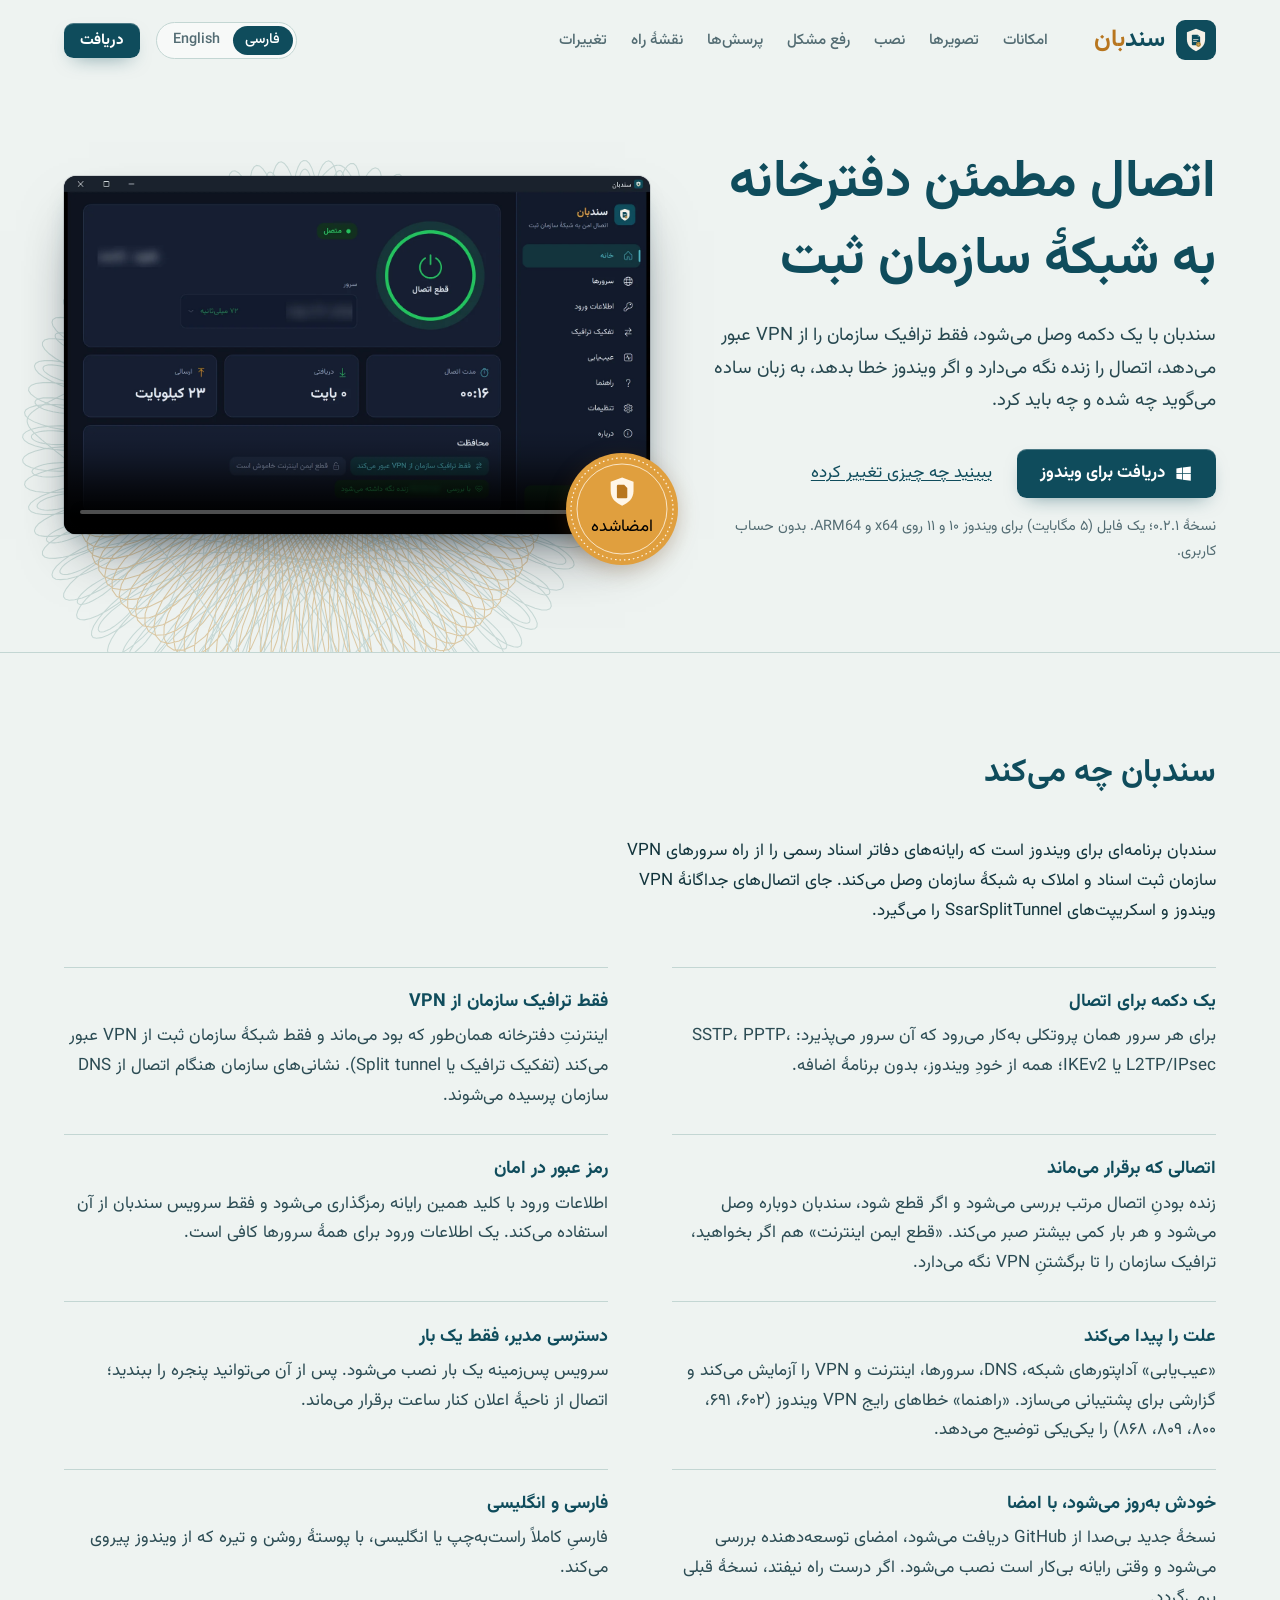
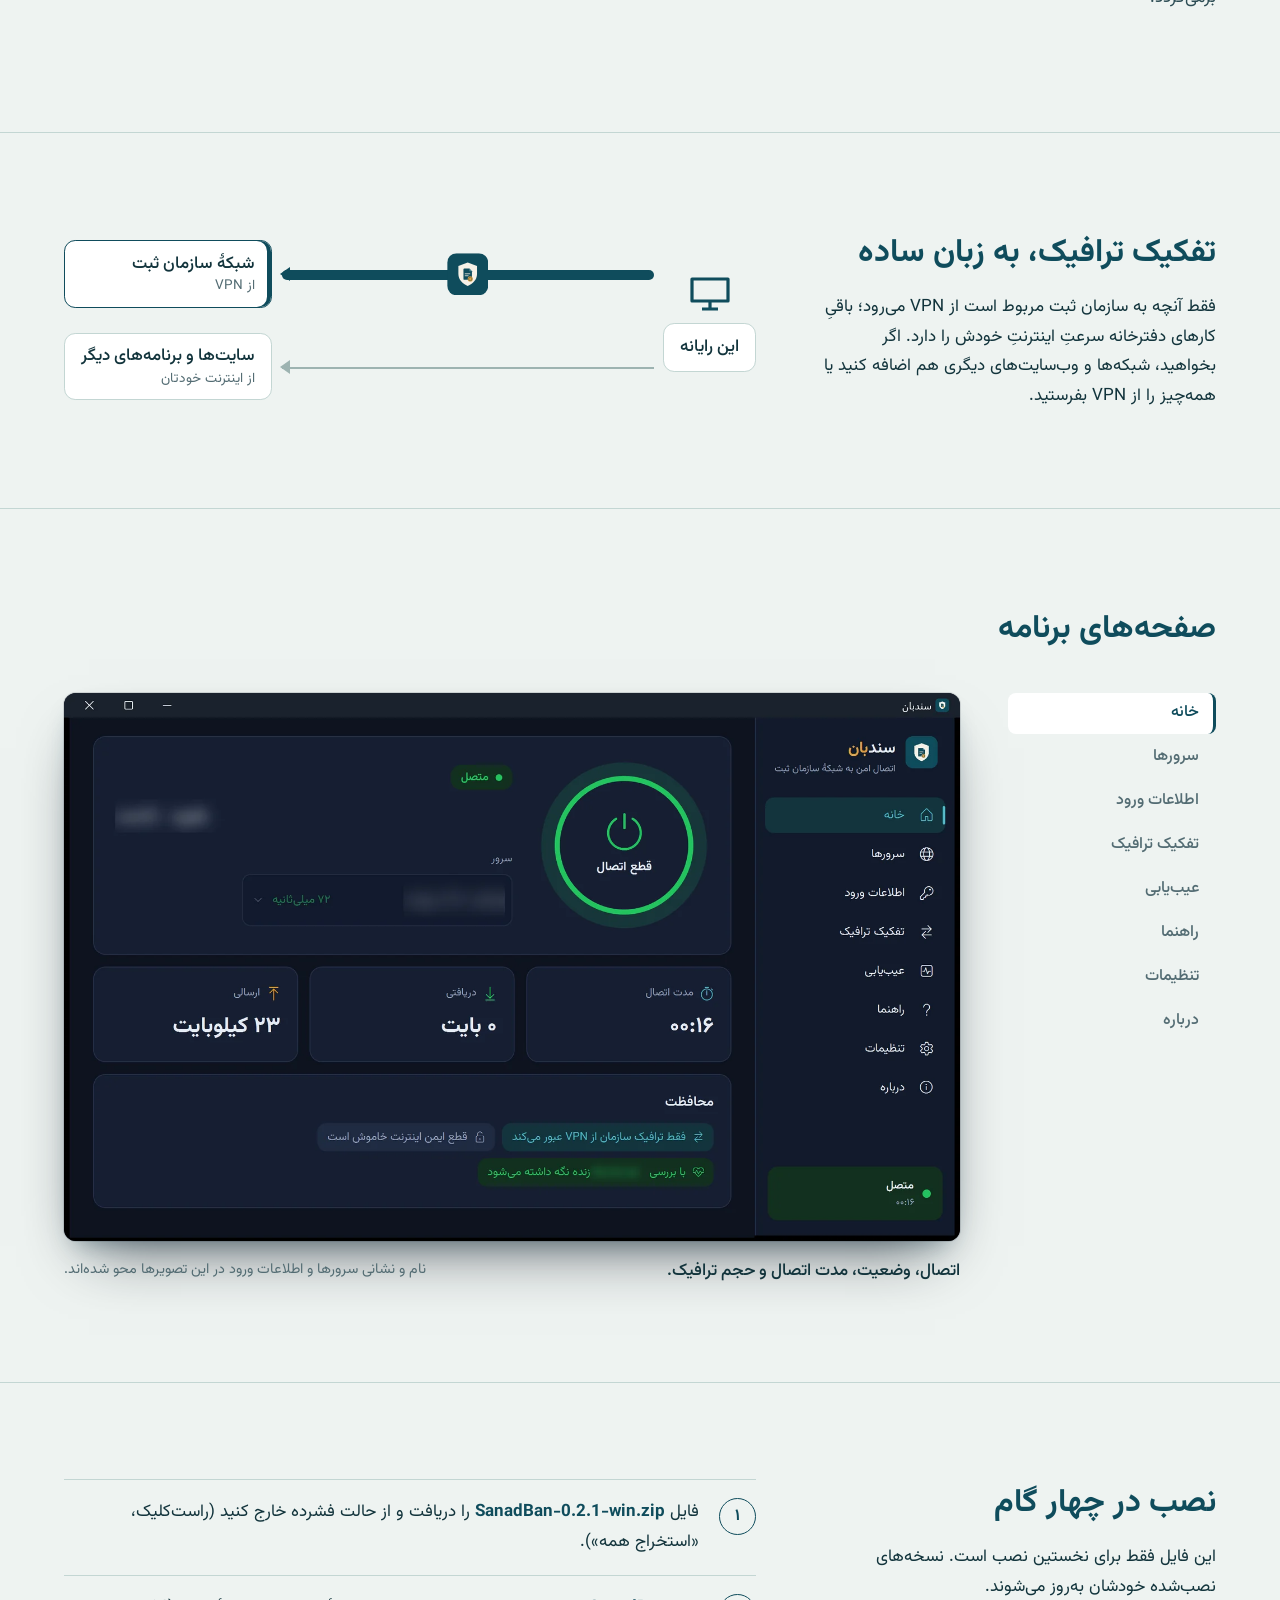
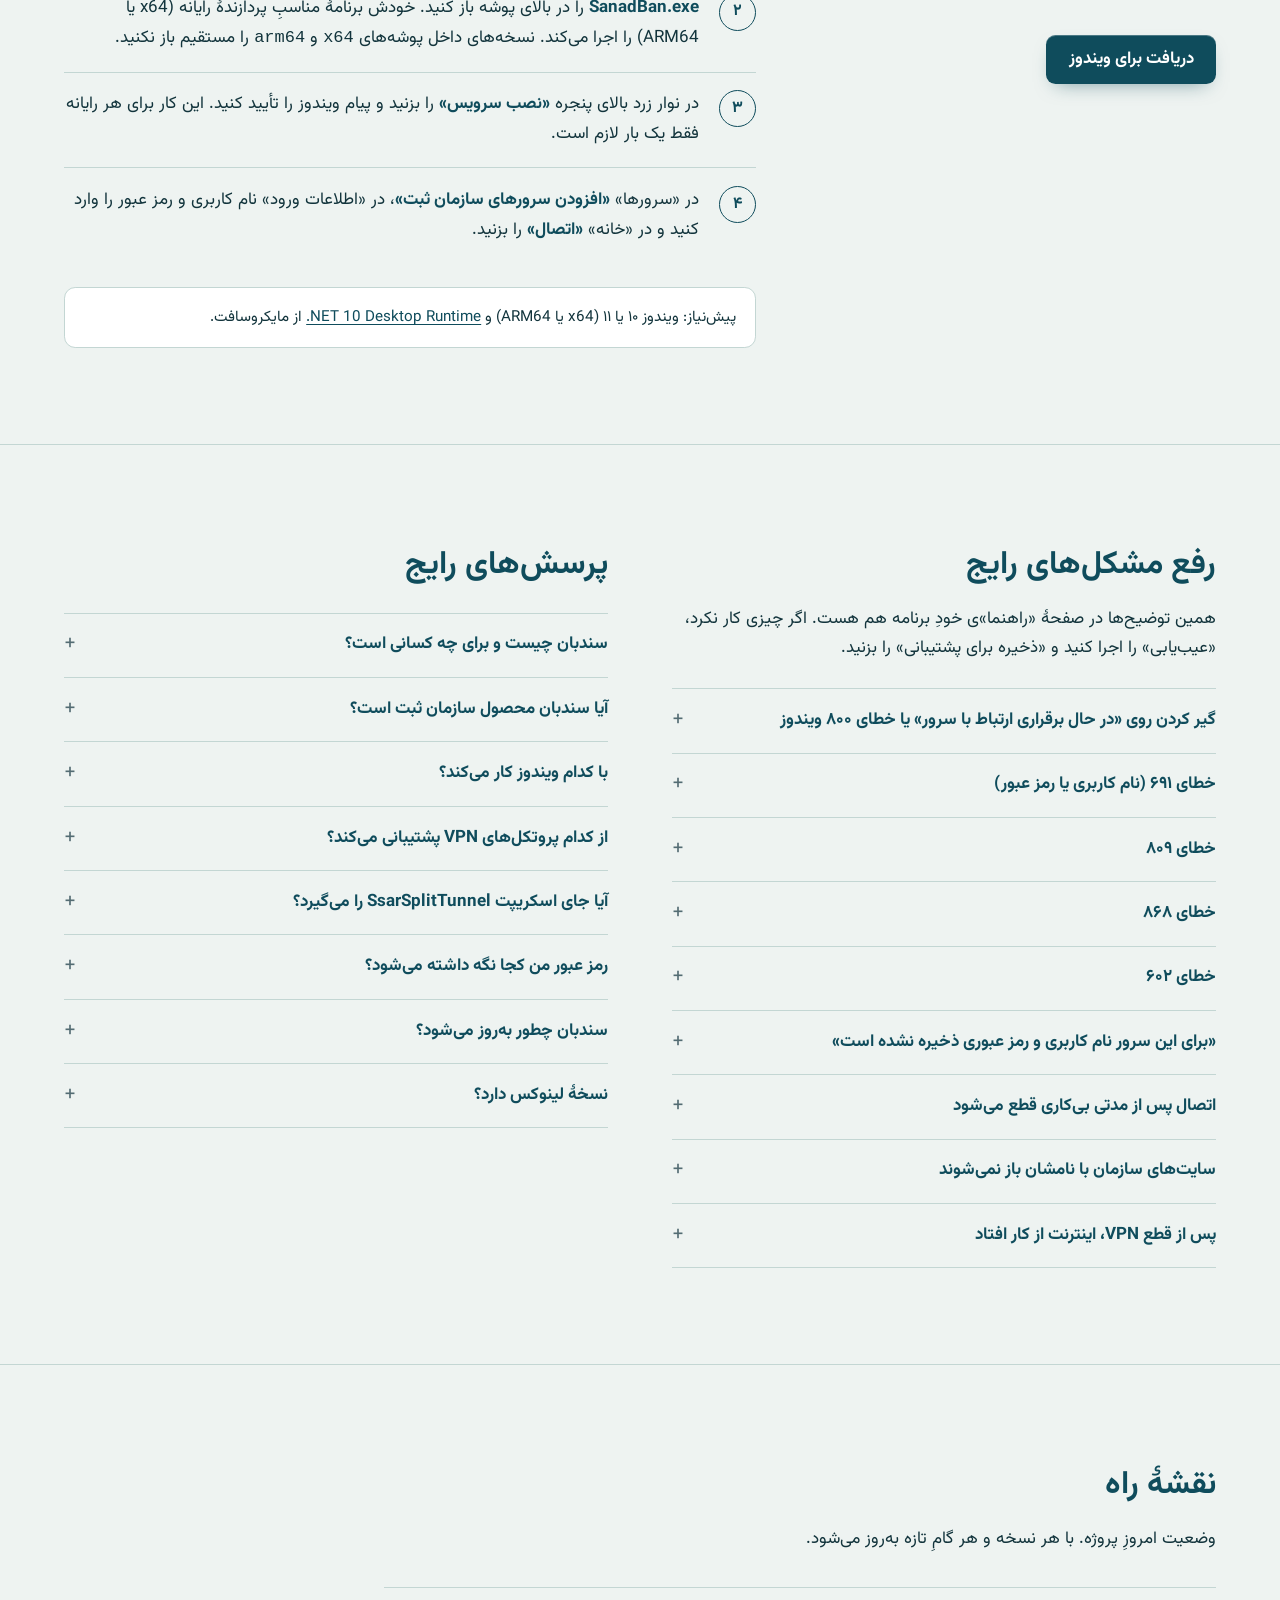
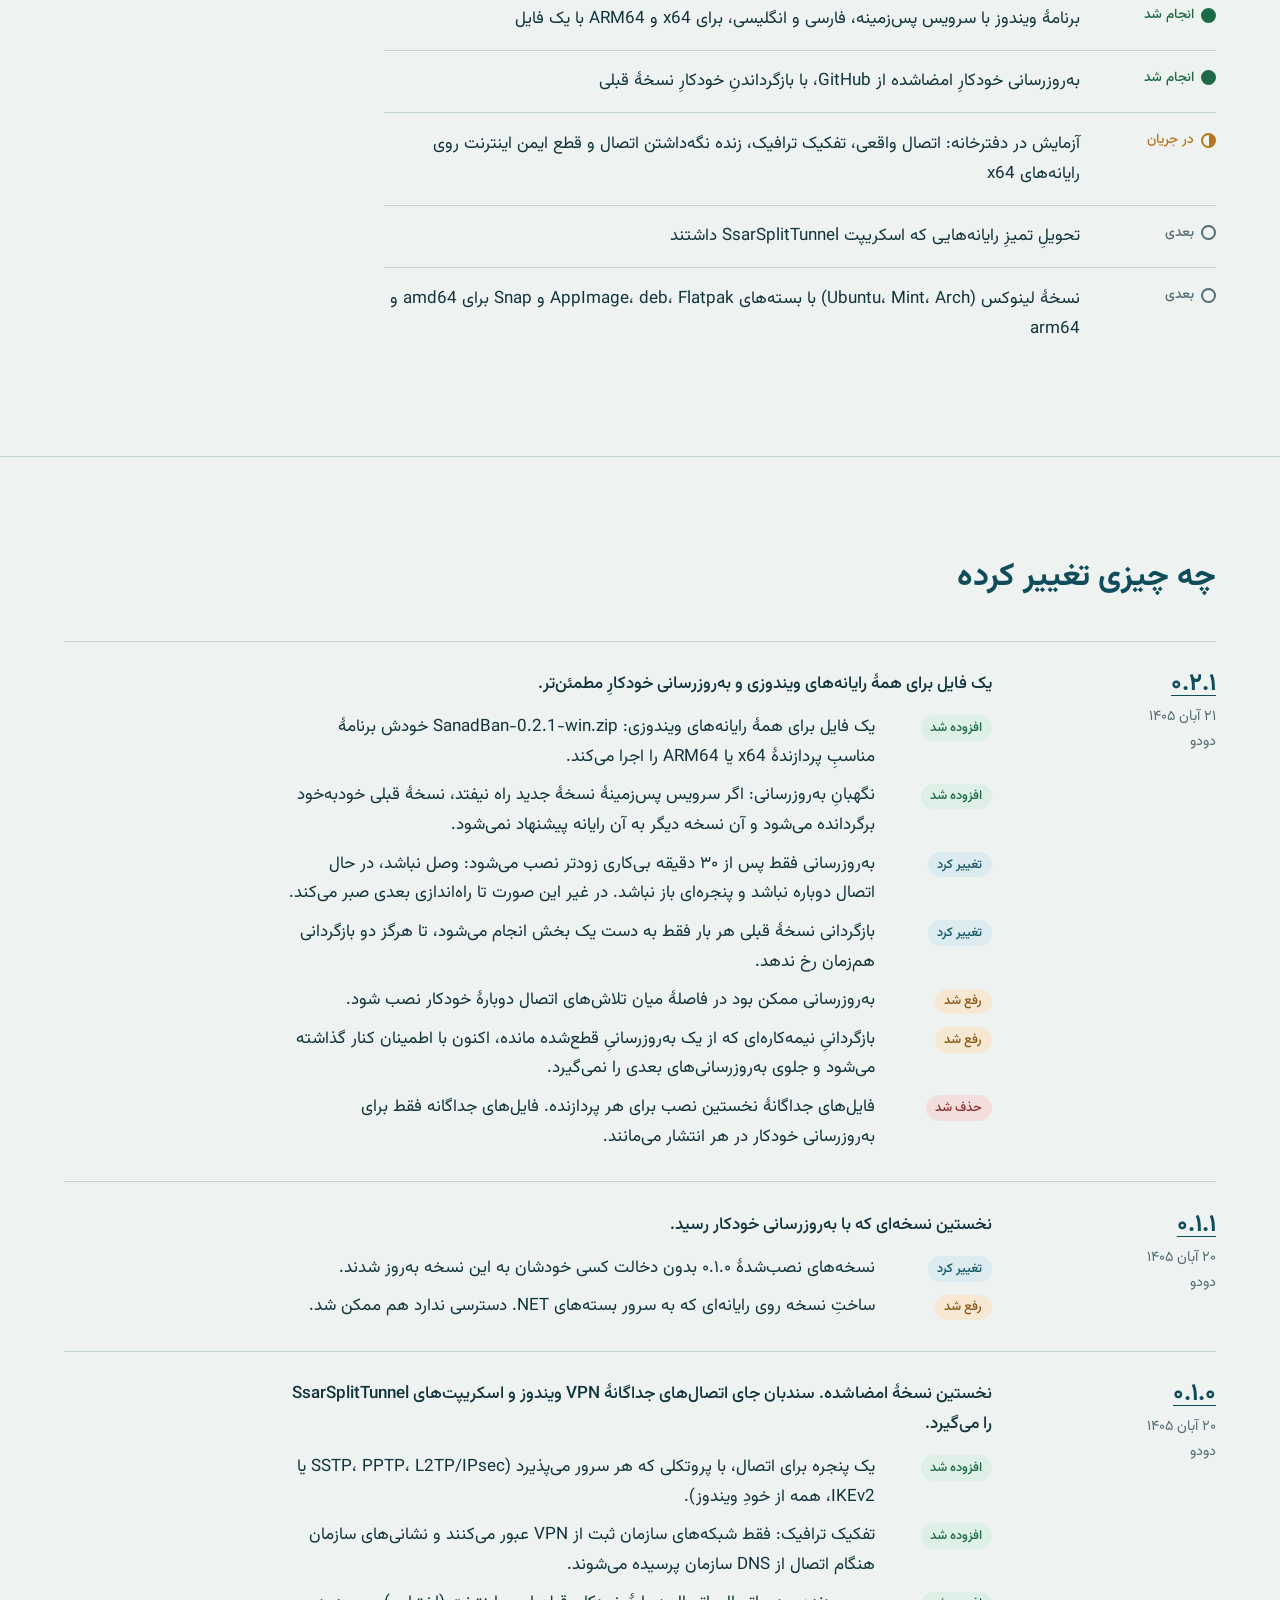
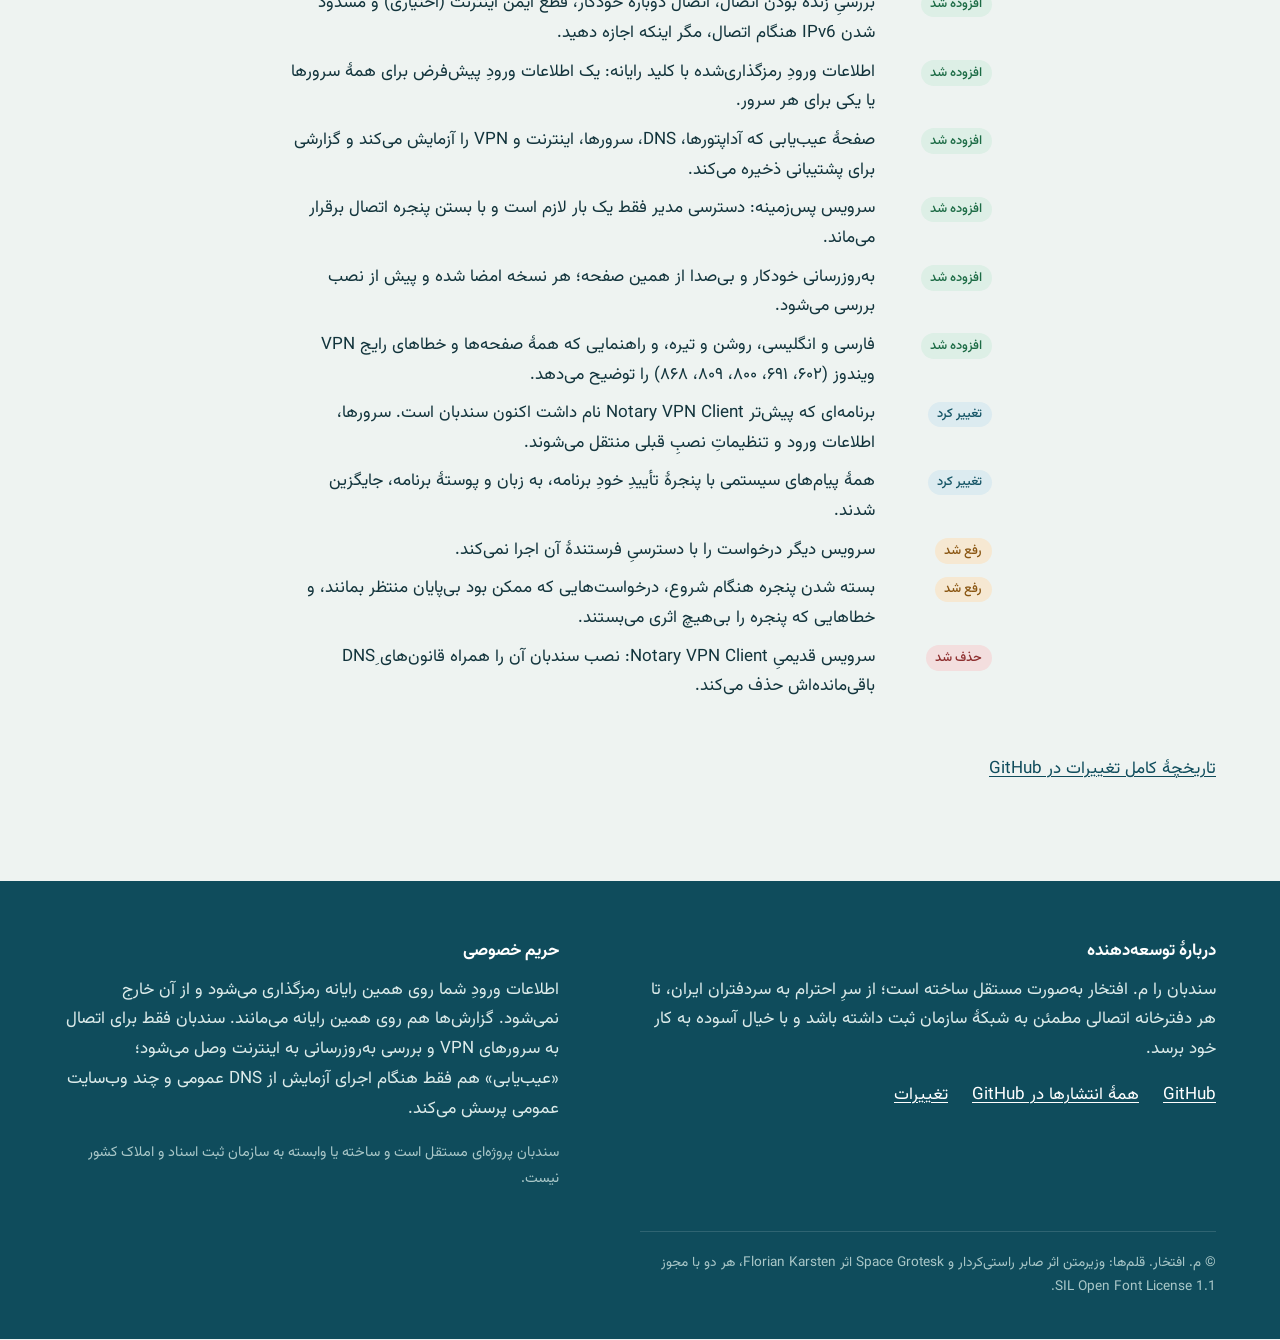
==== commit 77aa8804: "Generate the website, README, guides and changelog from one source; rebuild on every release - site/" ====
--- a/docs/index.html
+++ b/docs/index.html
@@ -1,284 +1,101 @@
 <!DOCTYPE html>
-<html lang="fa" dir="rtl" data-lang="fa" class="pending">
+<html lang="fa" dir="rtl">
 <head>
 <meta charset="utf-8">
 <meta name="viewport" content="width=device-width, initial-scale=1">
-<title>سندبان | SanadBan</title>
-<meta name="description" content="سندبان: اتصال امن دفترخانه به شبکهٔ سازمان ثبت. SanadBan: a dependable VPN connection from notary offices to the registry network, for Windows 10 and 11.">
+<title>سندبان | VPN دفترخانه برای اتصال به شبکهٔ سازمان ثبت اسناد و املاک</title>
+<meta name="description" content="سندبان برنامهٔ ویندوز برای اتصال دفاتر اسناد رسمی به شبکهٔ سازمان ثبت اسناد و املاک از راه VPN است: اتصال با یک دکمه، تفکیک ترافیک، اتصال دوبارهٔ خودکار، عیب‌یابی خطاهای VPN ویندوز و به‌روزرسانی خودکارِ امضاشده.">
+<meta name="robots" content="index, follow, max-image-preview:large">
+<meta name="author" content="م. افتخار">
+<link rel="canonical" href="https://mneftekhar.github.io/sanadban-releases/">
+<link rel="alternate" hreflang="fa" href="https://mneftekhar.github.io/sanadban-releases/">
+<link rel="alternate" hreflang="en" href="https://mneftekhar.github.io/sanadban-releases/en/">
+<link rel="alternate" hreflang="x-default" href="https://mneftekhar.github.io/sanadban-releases/">
+<link rel="alternate" type="application/atom+xml" title="SanadBan releases" href="https://github.com/mneftekhar/sanadban-releases/releases.atom">
 <meta name="theme-color" content="#0F4C5C">
-<meta property="og:title" content="SanadBan / سندبان">
-<meta property="og:description" content="Secure connection to the registry network. اتصال امن به شبکهٔ سازمان ثبت">
+<meta property="og:type" content="website">
+<meta property="og:site_name" content="سندبان">
+<meta property="og:title" content="سندبان | VPN دفترخانه برای اتصال به شبکهٔ سازمان ثبت اسناد و املاک">
+<meta property="og:description" content="سندبان برنامهٔ ویندوز برای اتصال دفاتر اسناد رسمی به شبکهٔ سازمان ثبت اسناد و املاک از راه VPN است: اتصال با یک دکمه، تفکیک ترافیک، اتصال دوبارهٔ خودکار، عیب‌یابی خطاهای VPN ویندوز و به‌روزرسانی خودکارِ امضاشده.">
+<meta property="og:url" content="https://mneftekhar.github.io/sanadban-releases/">
 <meta property="og:image" content="https://mneftekhar.github.io/sanadban-releases/assets/social.png">
-<meta property="og:type" content="website">
+<meta property="og:image:width" content="1280"><meta property="og:image:height" content="640">
+<meta property="og:locale" content="fa_IR">
+<meta property="og:locale:alternate" content="en_US">
 <meta name="twitter:card" content="summary_large_image">
 <link rel="icon" href="assets/logo.svg" type="image/svg+xml">
 <link rel="icon" href="assets/favicon-64.png" type="image/png">
 <link rel="apple-touch-icon" href="assets/icon-512.png">
 <link rel="preload" href="fonts/Vazirmatn-Regular.woff2" as="font" type="font/woff2" crossorigin>
+<link rel="stylesheet" href="style.css">
+<script type="application/ld+json">[{"@context":"https://schema.org","@type":"SoftwareApplication","name":"سندبان","alternateName":["SanadBan","Sanadban","Sanad Ban","Notary VPN Client"],"description":"سندبان برنامهٔ ویندوز برای اتصال دفاتر اسناد رسمی به شبکهٔ سازمان ثبت اسناد و املاک از راه VPN است: اتصال با یک دکمه، تفکیک ترافیک، اتصال دوبارهٔ خودکار، عیب‌یابی خطاهای VPN ویندوز و به‌روزرسانی خودکارِ امضاشده.","url":"https://mneftekhar.github.io/sanadban-releases/","inLanguage":"fa","applicationCategory":"SecurityApplication","applicationSubCategory":"VPN client","operatingSystem":"Windows 10, Windows 11","processorRequirements":"x64, ARM64","softwareRequirements":".NET 10 Desktop Runtime","softwareVersion":"0.2.1","datePublished":"2026-11-12","downloadUrl":"https://github.com/mneftekhar/sanadban-releases/releases/download/v0.2.1/SanadBan-0.2.1-win.zip","releaseNotes":"https://mneftekhar.github.io/sanadban-releases/#changes","screenshot":"https://mneftekhar.github.io/sanadban-releases/assets/home-fa.webp","author":{"@type":"Person","name":"م. افتخار","url":"https://github.com/mneftekhar"},"image":"https://mneftekhar.github.io/sanadban-releases/assets/icon-512.png"},{"@context":"https://schema.org","@type":"FAQPage","inLanguage":"fa","mainEntity":[{"@type":"Question","name":"سندبان چیست و برای چه کسانی است؟","acceptedAnswer":{"@type":"Answer","text":"برنامه‌ای برای ویندوز که رایانه‌های دفاتر اسناد رسمی (دفترخانه‌ها) را از راه VPN به شبکهٔ سازمان ثبت اسناد و املاک وصل می‌کند؛ برای سردفتران، دفتریاران، کارکنان دفترخانه و پشتیبان‌های فنی آن‌ها."}},{"@type":"Question","name":"آیا سندبان محصول سازمان ثبت است؟","acceptedAnswer":{"@type":"Answer","text":"خیر. سندبان را م. افتخار به‌صورت مستقل ساخته است و ساخته یا وابسته به سازمان ثبت اسناد و املاک کشور نیست. نام کاربری و رمز عبور VPN را همچنان سازمان به دفترخانه می‌دهد."}},{"@type":"Question","name":"با کدام ویندوز کار می‌کند؟","acceptedAnswer":{"@type":"Answer","text":"ویندوز ۱۰ و ۱۱، روی رایانه‌های x64 (اینتل و AMD) و ARM64، با یک فایلِ مشترک. ‎.NET 10 Desktop Runtime‎ مایکروسافت هم باید نصب باشد."}},{"@type":"Question","name":"از کدام پروتکل‌های VPN پشتیبانی می‌کند؟","acceptedAnswer":{"@type":"Answer","text":"SSTP، PPTP، L2TP/IPsec و IKEv2؛ همان پروتکل‌هایی که خودِ ویندوز دارد. برای هر سرور همان پروتکلی به‌کار می‌رود که آن سرور می‌پذیرد."}},{"@type":"Question","name":"آیا جای اسکریپت SsarSplitTunnel را می‌گیرد؟","acceptedAnswer":{"@type":"Answer","text":"بله؛ سندبان جای آن اسکریپت‌ها و اتصال‌های جداگانهٔ VPN ویندوز را می‌گیرد. گامی که رایانه‌ای را که پیش‌تر اسکریپت داشته به‌طور تمیز تحویل بگیرد در نقشهٔ راه است."}},{"@type":"Question","name":"رمز عبور من کجا نگه داشته می‌شود؟","acceptedAnswer":{"@type":"Answer","text":"روی همان رایانه، رمزگذاری‌شده با کلیدِ رایانه، و فقط سرویس سندبان از آن استفاده می‌کند. جز به سرور VPN هنگام اتصال، به هیچ جا فرستاده نمی‌شود."}},{"@type":"Question","name":"سندبان چطور به‌روز می‌شود؟","acceptedAnswer":{"@type":"Answer","text":"خودکار و بی‌صدا. سرویس پس‌زمینه نسخهٔ جدید را از همین صفحهٔ GitHub دریافت می‌کند، امضای توسعه‌دهنده را بررسی می‌کند و هنگام بی‌کاری یا راه‌اندازی دوباره نصب می‌کند؛ هرگز در میانهٔ اتصال."}},{"@type":"Question","name":"نسخهٔ لینوکس دارد؟","acceptedAnswer":{"@type":"Answer","text":"هنوز نه. پس از آزمایشِ کاملِ نسخهٔ ویندوز، نسخهٔ لینوکس با همین طراحی برای Ubuntu، Mint و Arch ساخته می‌شود."}},{"@type":"Question","name":"گیر کردن روی «در حال برقراری ارتباط با سرور» یا خطای ۸۰۰ ویندوز","acceptedAnswer":{"@type":"Answer","text":"سرور پاسخ نمی‌دهد. معمولاً خاموش است، خارج از زمانِ در دسترس بودنش است، در این شبکه مسدود است یا روی پروتکلی تنظیم شده که نمی‌پذیرد. «عیب‌یابی» را اجرا کنید: بخش «سرورها» نشان می‌دهد کدام درگاه‌ها پاسخ می‌دهند."}},{"@type":"Question","name":"خطای ۶۹۱ (نام کاربری یا رمز عبور)","acceptedAnswer":{"@type":"Answer","text":"نام کاربری یا رمز عبور پذیرفته نشد. آن‌ها را در صفحهٔ «اطلاعات ورود» بررسی کنید («تغییر» را بزنید و رمز را دوباره وارد کنید). اگر درست است، ممکن است حساب قفل یا منقضی شده باشد؛ از سازمان بپرسید."}},{"@type":"Question","name":"خطای ۸۰۹","acceptedAnswer":{"@type":"Answer","text":"شبکهٔ میان این رایانه و سرور، اتصال را مسدود کرد. در PPTP و L2TP/IPsec پشت برخی مودم‌ها و ارائه‌دهندگان اینترنت رایج است؛ معمولاً سرورِ SSTP کار می‌کند."}},{"@type":"Question","name":"خطای ۸۶۸","acceptedAnswer":{"@type":"Answer","text":"نام سرور پیدا نشد. اتصال اینترنت را بررسی و «عیب‌یابی» را اجرا کنید؛ بخش DNS نشان می‌دهد کدام سرور DNS پاسخ نمی‌دهد."}},{"@type":"Question","name":"خطای ۶۰۲","acceptedAnswer":{"@type":"Answer","text":"ویندوز گمان می‌کند یک درگاهِ اتصال از قبل باز است؛ معمولاً پس از اتصالی که درست بسته نشده. راه‌اندازی دوبارهٔ رایانه آن را برطرف می‌کند."}},{"@type":"Question","name":"«برای این سرور نام کاربری و رمز عبوری ذخیره نشده است»","acceptedAnswer":{"@type":"Answer","text":"در صفحهٔ «اطلاعات ورود»، برای همهٔ سرورها یا همان سرور، اطلاعات ورود اضافه کنید."}},{"@type":"Question","name":"اتصال پس از مدتی بی‌کاری قطع می‌شود","acceptedAnswer":{"@type":"Answer","text":"مطمئن شوید «زنده نگه‌داشتن اتصال» روشن است (صفحهٔ «تفکیک ترافیک») و نشانی آن پاسخ می‌دهد («عیب‌یابی»، بخش «اتصال VPN»)."}},{"@type":"Question","name":"سایت‌های سازمان با نامشان باز نمی‌شوند","acceptedAnswer":{"@type":"Answer","text":"وصل شوید و «عیب‌یابی» را اجرا کنید: بخش «اتصال VPN» نشان می‌دهد قانون DNS سازمان فعال است یا نه."}},{"@type":"Question","name":"پس از قطع VPN، اینترنت از کار افتاد","acceptedAnswer":{"@type":"Answer","text":"این کارِ «قطع ایمن اینترنت» برای محافظت از شماست. دوباره وصل شوید یا در صفحهٔ «خانه»، «اینترنت را تا اتصال بعدی آزاد کن» را بزنید."}}]},{"@context":"https://schema.org","@type":"WebSite","name":"سندبان","alternateName":["SanadBan","سندبان","Sanadban","Sanad Ban","Notary VPN Client"],"url":"https://mneftekhar.github.io/sanadban-releases/","inLanguage":"fa"}]</script>
 <script>
-/* Language before anything is drawn: a choice made on this site wins; otherwise a quick guess now
-   (Iran time zone or a Persian browser) and the visitor's country from their IP a moment later. */
+/* Persian for visitors from Iran, English elsewhere. A language chosen on this site always wins. Crawlers are never
+   redirected, so each language keeps its own address in search results. */
 (function () {
-  var d = document.documentElement, saved = null;
-  try { saved = localStorage.getItem("sb-lang"); } catch (e) {}
-  function set(l) { d.lang = l; d.dir = l === "fa" ? "rtl" : "ltr"; d.setAttribute("data-lang", l); }
-  window.__sbSet = set;
-  if (saved === "fa" || saved === "en") { set(saved); d.className = ""; window.__sbChosen = true; return; }
-  var tz = ""; try { tz = Intl.DateTimeFormat().resolvedOptions().timeZone || ""; } catch (e) {}
-  var langs = (navigator.languages || [navigator.language || ""]).join(",").toLowerCase();
-  set(tz === "Asia/Tehran" || /(^|,)fa/.test(langs) ? "fa" : "en");
-  setTimeout(function () { d.className = ""; }, 1300);   /* never keep the page hidden for long */
+  var here = "fa", other = "en/", d = document.documentElement;
+  if (/bot|crawl|spider|slurp|duckduck|bingpreview|yandex|baidu|lighthouse|preview|facebookexternalhit|telegram|whatsapp/i.test(navigator.userAgent)) return;
+  var get = function (s, k) { try { return window[s].getItem(k); } catch (e) { return null; } };
+  var put = function (s, k, v) { try { window[s].setItem(k, v); } catch (e) {} };
+  var go = function (l) { if (l && l !== here) location.replace(other + location.hash); };
+  var chosen = get("localStorage", "sb-lang") || get("sessionStorage", "sb-geo");
+  if (chosen) { go(chosen); return; }
+  d.className = "pending"; setTimeout(function () { d.className = ""; }, 1300);
+  var done = false;
+  function decide(cc) {
+    if (done || !cc) return; done = true;
+    var l = String(cc).toUpperCase() === "IR" ? "fa" : "en";
+    put("sessionStorage", "sb-geo", l);
+    if (l !== here) go(l); else d.className = "";
+  }
+  function ask(url, pick) {
+    var c = window.AbortController ? new AbortController() : null;
+    if (c) setTimeout(function () { c.abort(); }, 2500);
+    fetch(url, c ? { signal: c.signal } : {}).then(function (r) { return r.ok ? r.text() : ""; }).then(pick).then(decide).catch(function () {});
+  }
+  ask("https://www.cloudflare.com/cdn-cgi/trace", function (s) { var m = /(?:^|\n)loc=([A-Z]{2})/.exec(s); return m && m[1]; });
+  ask("https://api.country.is/", function (s) { try { return JSON.parse(s).country; } catch (e) { return null; } });
+  ask("https://get.geojs.io/v1/ip/country.json", function (s) { try { return JSON.parse(s).country; } catch (e) { return null; } });
 })();
 </script>
-<style>
-@font-face { font-family: "Vazirmatn"; src: url(fonts/Vazirmatn-Regular.woff2) format("woff2"); font-weight: 400; font-display: swap; }
-@font-face { font-family: "Vazirmatn"; src: url(fonts/Vazirmatn-Medium.woff2) format("woff2"); font-weight: 500; font-display: swap; }
-@font-face { font-family: "Vazirmatn"; src: url(fonts/Vazirmatn-Bold.woff2) format("woff2"); font-weight: 700; font-display: swap; }
-@font-face { font-family: "Space Grotesk"; src: url(fonts/SpaceGrotesk-Bold.woff2) format("woff2"); font-weight: 700; font-display: swap; }
-
-:root {
-  --paper: #EEF3F1;        /* cool security paper */
-  --paper-2: #E3ECE9;
-  --ink: #12343C;          /* text */
-  --teal: #0F4C5C;         /* the logo's teal */
-  --line: #C3D6D3;         /* rules and guilloche */
-  --muted: #536C73;
-  --seal: #B8761F;         /* the seal's amber, darkened for text on paper */
-  --seal-bright: #E09F3E;
-  --app: #0E1320;          /* the app's own dark background */
-  --focus: #0B7C8C;
-  --measure: 38rem;
-  --display: "Space Grotesk", "Vazirmatn", system-ui, sans-serif;
-  --body: "Vazirmatn", system-ui, "Segoe UI", sans-serif;
-}
-html[data-lang="fa"] { --display: "Vazirmatn", system-ui, sans-serif; }
-html[data-lang="fa"] [data-l="en"], html[data-lang="en"] [data-l="fa"] { display: none !important; }
-html.pending body { opacity: 0; }
-* { box-sizing: border-box; }
-html { -webkit-text-size-adjust: 100%; scroll-behavior: smooth; }
-body {
-  margin: 0; background: var(--paper); color: var(--ink);
-  font: 400 1.0625rem/1.75 var(--body); transition: opacity .25s ease;
-}
-html[data-lang="en"] body { line-height: 1.6; }
-img, video { display: block; max-width: 100%; height: auto; }
-a { color: var(--teal); text-underline-offset: .2em; text-decoration-thickness: 1px; }
-a:hover { text-decoration-thickness: 2px; }
-:focus-visible { outline: 3px solid var(--focus); outline-offset: 3px; border-radius: 4px; }
-.skip { position: absolute; inset-inline-start: 1rem; top: -4rem; background: var(--teal); color: #fff; padding: .5rem 1rem; z-index: 10; }
-.skip:focus { top: 1rem; }
-.wrap { width: min(72rem, 100% - 2.5rem); margin-inline: auto; }
-h1, h2, h3 { font-family: var(--display); color: var(--teal); font-weight: 700; margin: 0; }
-h2 { font-size: clamp(1.6rem, 2.6vw, 2rem); line-height: 1.25; letter-spacing: -.01em; }
-html[data-lang="fa"] h2 { letter-spacing: 0; line-height: 1.5; }
-p { margin: 0; }
-.lead { max-width: var(--measure); color: var(--ink); }
-section { padding-block: clamp(3.5rem, 8vw, 6rem); }
-section + section { border-top: 1px solid var(--line); }
-
-/* top bar */
-.bar { display: flex; align-items: center; gap: 1rem; padding-block: 1.25rem; }
-.mark { display: flex; align-items: center; gap: .7rem; text-decoration: none; color: var(--teal); }
-.mark img { width: 2.5rem; height: 2.5rem; }
-.word { font: 700 1.45rem/1 "Space Grotesk", var(--body); letter-spacing: -.01em; }
-.word b, .word-fa b { color: var(--seal); font-weight: 700; }
-.word-fa { font: 700 1.5rem/1 "Vazirmatn", sans-serif; }
-.bar .spacer { flex: 1; }
-.lang { display: inline-flex; border: 1px solid var(--line); border-radius: 999px; padding: 3px; background: #fff8; }
-.lang button {
-  font: 500 .9rem/1 var(--body); border: 0; background: none; color: var(--muted);
-  padding: .45rem .8rem; border-radius: 999px; cursor: pointer;
-}
-.lang button[aria-pressed="true"] { background: var(--teal); color: #fff; }
-.bar .get { font-size: .95rem; padding: .55rem 1rem; }
-
-/* buttons */
-.btn {
-  display: inline-flex; align-items: center; gap: .6rem; text-decoration: none;
-  background: var(--teal); color: #fff; border-radius: .6rem; padding: .9rem 1.4rem;
-  font: 700 1.05rem/1.2 var(--body); box-shadow: 0 1px 0 #ffffff40 inset, 0 8px 20px -10px #0F4C5C99;
-}
-.btn:hover { background: #0c3f4c; }
-.btn svg { width: 1.2rem; height: 1.2rem; flex: none; }
-
-/* hero */
-.hero { overflow: clip; overflow-clip-margin: 0; padding-block: clamp(1.5rem, 5vw, 4rem) clamp(3rem, 7vw, 5.5rem); border-top: 0; }
-.hero .wrap { display: grid; grid-template-columns: minmax(0, 6fr) minmax(0, 7fr); gap: clamp(2rem, 5vw, 4.5rem); align-items: center; }
-.hero h1 { font-size: clamp(2.2rem, 4.2vw, 3.4rem); line-height: 1.08; letter-spacing: -.025em; text-wrap: balance; }
-html[data-lang="fa"] .hero h1 { line-height: 1.45; letter-spacing: 0; font-size: clamp(2.1rem, 4.2vw, 3.3rem); }
-.hero .lead { margin-top: 1.4rem; font-size: 1.15rem; color: #26474F; }
-.cta { margin-top: 2rem; display: flex; flex-wrap: wrap; align-items: center; gap: 1rem 1.6rem; }
-.fine { margin-top: 1rem; font-size: .9rem; color: var(--muted); max-width: var(--measure); }
-.stage { position: relative; isolation: isolate; }
-.rosette { position: absolute; z-index: -1; width: 120%; inset-block-start: -22%; inset-inline-end: -18%; pointer-events: none; opacity: .9; }
-.rosette path { fill: none; stroke: var(--line); stroke-width: .6; }
-.window {
-  border-radius: 12px; overflow: hidden; background: var(--app);
-  box-shadow: 0 0 0 1px #0E132020, 0 30px 60px -25px #0E1320AA, 0 12px 24px -12px #0F4C5C66;
-}
-.seal {
-  position: absolute; width: clamp(5.5rem, 10vw, 7.5rem); inset-block-end: -2.2rem; inset-inline-start: -2rem;
-  filter: drop-shadow(0 6px 10px #6b3d0a40);
-}
-.seal-w { font: 700 15px "Space Grotesk", var(--body); fill: #FFF6E8; }
-.seal-w.fa { font: 700 15px "Vazirmatn", sans-serif; }
-
-/* what it does: a ruled two-column list, like the clauses of a deed */
-.does h2 { margin-bottom: 2.5rem; }
-.clauses { display: grid; grid-template-columns: repeat(2, minmax(0, 1fr)); gap: 0 clamp(2rem, 5vw, 4.5rem); margin: 0; }
-.clause { padding-block: 1.4rem; border-top: 1px solid var(--line); }
-.clause dt { font: 700 1.12rem/1.4 var(--display); color: var(--teal); }
-html[data-lang="fa"] .clause dt { font-family: var(--body); }
-.clause dd { margin: .45rem 0 0; color: #2C4C54; max-width: 34rem; }
-
-/* split tunnel */
-.split .wrap { display: grid; grid-template-columns: minmax(0, 4fr) minmax(0, 7fr); gap: clamp(2rem, 5vw, 4.5rem); align-items: center; }
-.split .lead { margin-top: 1rem; }
-.lanes { display: grid; grid-template-columns: auto 1fr auto; align-items: center; row-gap: 1.6rem; column-gap: 0; }
-.node { background: #fff; border: 1px solid var(--line); border-radius: .7rem; padding: .7rem 1rem; font-weight: 500; line-height: 1.4; }
-.node small { display: block; color: var(--muted); font-weight: 400; font-size: .85rem; }
-.pc { grid-row: 1 / span 2; display: flex; flex-direction: column; align-items: center; gap: .4rem; text-align: center; }
-.pc svg { width: 3rem; height: 3rem; color: var(--teal); }
-.lane { position: relative; height: 3.2rem; margin-inline: .6rem; }
-.lane::before { content: ""; position: absolute; inset-inline: 0; top: 50%; border-top: 2px solid #9DB3B1; }
-.lane.vpn::before { border-top: 10px solid var(--teal); border-radius: 10px; transform: translateY(-4px); }
-.lane.vpn .shield { position: absolute; top: 50%; left: 50%; width: 2.6rem; translate: -50% -50%; }
-.lane::after {
-  content: ""; position: absolute; inset-inline-end: -2px; top: 50%; translate: 0 -50%;
-  border-block: 7px solid transparent; border-inline-start: 10px solid #9DB3B1;
-}
-.lane.vpn::after { border-inline-start-color: var(--teal); }
-.node.reg { border-color: var(--teal); box-shadow: inset 4px 0 0 var(--teal); }
-html[dir="rtl"] .node.reg { box-shadow: inset -4px 0 0 var(--teal); }
-
-/* inside the app */
-.viewer { display: grid; grid-template-columns: 13rem minmax(0, 1fr); gap: clamp(1.5rem, 4vw, 3rem); margin-top: 2.5rem; align-items: start; }
-.tabs { display: flex; flex-direction: column; gap: .15rem; position: sticky; top: 1.5rem; }
-.tabs button {
-  text-align: start; font: 500 1rem/1.3 var(--body); color: var(--muted); background: none; border: 0;
-  padding: .65rem .9rem; border-radius: .5rem; cursor: pointer; border-inline-start: 3px solid transparent;
-}
-.tabs button:hover { color: var(--teal); background: var(--paper-2); }
-.tabs button[aria-selected="true"] { color: var(--teal); background: #fff; border-inline-start-color: var(--teal); }
-.shot figure { margin: 0; }
-.shot .window { aspect-ratio: 2120 / 1296; }
-.shot img { width: 100%; height: 100%; object-fit: cover; }
-.shot figcaption { margin-top: 1rem; display: flex; flex-wrap: wrap; justify-content: space-between; gap: .4rem 2rem; }
-.shot .what { font-weight: 500; }
-.shot .blurred { color: var(--muted); font-size: .9rem; }
-
-/* install */
-.install .wrap { display: grid; grid-template-columns: minmax(0, 4fr) minmax(0, 7fr); gap: clamp(2rem, 5vw, 4.5rem); }
-.steps { list-style: none; margin: 0; padding: 0; counter-reset: s; }
-.steps li { counter-increment: s; display: grid; grid-template-columns: 2.6rem 1fr; gap: 1rem; padding-block: 1.1rem; border-top: 1px solid var(--line); }
-.steps li::before {
-  content: counter(s); width: 2.2rem; height: 2.2rem; border-radius: 50%; border: 1.5px solid var(--teal);
-  display: grid; place-items: center; font: 700 1rem/1 var(--display); color: var(--teal);
-}
-html[data-lang="fa"] .steps li::before { content: counter(s, persian); }
-.steps b { color: var(--teal); }
-.needs { margin-top: 1.5rem; padding: 1rem 1.2rem; background: #fff; border-radius: .7rem; border: 1px solid var(--line); font-size: .95rem; }
-
-/* changes: a timeline, newest first */
-.timeline { margin-top: 2.5rem; display: grid; gap: 0; }
-.rel { display: grid; grid-template-columns: 11rem minmax(0, 1fr); gap: clamp(1rem, 4vw, 3rem); padding-block: 1.8rem; border-top: 1px solid var(--line); }
-.rel .ver { font: 700 1.5rem/1.2 var(--display); color: var(--teal); }
-.rel .when { color: var(--muted); font-size: .9rem; margin-top: .3rem; }
-.rel .sum { font-weight: 500; margin-bottom: .8rem; max-width: 44rem; }
-.rel ul { margin: 0; padding: 0; list-style: none; display: grid; gap: .55rem; max-width: 44rem; }
-.rel li { display: grid; grid-template-columns: 6.5rem 1fr; gap: .8rem; align-items: baseline; }
-.kind { font-size: .8rem; font-weight: 500; border-radius: 999px; padding: .1rem .6rem; justify-self: start; white-space: nowrap; }
-.k-added { background: #DDEFE6; color: #1C6B45; }
-.k-changed { background: #DCEBF0; color: #155566; }
-.k-fixed { background: #F6E8D2; color: #8A5612; }
-.k-removed { background: #F3DEDE; color: #8E2F2F; }
-.more { margin-top: 1.5rem; }
-
-footer { background: var(--teal); color: #DCEBEA; padding-block: 3.5rem 2.5rem; margin-top: 0; }
-footer .wrap { display: grid; grid-template-columns: minmax(0, 6fr) minmax(0, 5fr); gap: 2.5rem 4rem; }
-footer h3 { color: #fff; font-size: 1.05rem; margin-bottom: .6rem; font-family: var(--body); }
-footer p { max-width: 36rem; }
-footer a { color: #fff; }
-footer .links { display: flex; flex-wrap: wrap; gap: .5rem 1.5rem; margin-top: 1rem; }
-footer .small { grid-column: 1 / -1; font-size: .85rem; color: #A9C7C8; border-top: 1px solid #ffffff22; padding-top: 1.2rem; }
-
-@media (max-width: 860px) {
-  .hero .wrap, .split .wrap, .install .wrap, footer .wrap { grid-template-columns: 1fr; }
-  .clauses { grid-template-columns: 1fr; }
-  .viewer { grid-template-columns: 1fr; }
-  .tabs { flex-direction: row; overflow-x: auto; position: static; padding-bottom: .3rem; }
-  .tabs button { white-space: nowrap; border-inline-start: 0; border-bottom: 3px solid transparent; border-radius: .5rem .5rem 0 0; }
-  .tabs button[aria-selected="true"] { border-bottom-color: var(--teal); }
-  .rel { grid-template-columns: 1fr; gap: .6rem; }
-  .bar .get { display: none; }
-  .seal { inset-inline-start: auto; inset-inline-end: -.5rem; }
-}
-@media (max-width: 520px) {
-  .lanes { grid-template-columns: 1fr; row-gap: .4rem; }
-  .pc { grid-row: auto; flex-direction: row; justify-content: center; }
-  .lane { height: 2.2rem; margin: 0 auto; width: 2px; }
-  .lane::before, .lane.vpn::before { inset-inline: auto; left: 50%; top: 0; bottom: 0; border-top: 0; border-left: 2px solid #9DB3B1; transform: none; }
-  .lane.vpn::before { border-left: 8px solid var(--teal); translate: -3px 0; }
-  .lane::after, .lane.vpn .shield { display: none; }
-  .rel li { grid-template-columns: 1fr; gap: .2rem; }
-}
-@media (prefers-reduced-motion: reduce) {
-  html { scroll-behavior: auto; }
-  body { transition: none; }
-}
-</style>
 </head>
 <body>
-<a class="skip" href="#main"><span data-l="fa">رفتن به محتوا</span><span data-l="en">Skip to content</span></a>
+<a class="skip" href="#main">رفتن به محتوا</a>
 
 <header class="wrap bar">
-  <a class="mark" href="./" aria-label="SanadBan">
+  <a class="mark" href="" aria-label="سندبان">
     <img src="assets/logo.svg" alt="" width="40" height="40">
-    <span class="word" data-l="en">Sanad<b>Ban</b></span>
-    <span class="word-fa" data-l="fa">سند<b>بان</b></span>
+    <span class="word-fa">سند<b>بان</b></span>
   </a>
+  <nav class="nav" aria-label="فهرست"><a href="#features">امکانات</a><a href="#screens">تصویرها</a><a href="#install">نصب</a><a href="#help">رفع مشکل</a><a href="#faq">پرسش‌ها</a><a href="#roadmap">نقشهٔ راه</a><a href="#changes">تغییرات</a></nav>
   <span class="spacer"></span>
-  <div class="lang" role="group" aria-label="Language / زبان">
-    <button type="button" data-set="fa" lang="fa">فارسی</button>
-    <button type="button" data-set="en" lang="en">English</button>
-  </div>
-  <a class="btn get js-download" href="https://github.com/mneftekhar/sanadban-releases/releases/latest">
-    <span data-l="fa">دریافت</span><span data-l="en">Download</span>
-  </a>
+  <details class="menu"><summary>فهرست</summary><nav class="drop" aria-label="فهرست"><a href="#features">امکانات</a><a href="#screens">تصویرها</a><a href="#install">نصب</a><a href="#help">رفع مشکل</a><a href="#faq">پرسش‌ها</a><a href="#roadmap">نقشهٔ راه</a><a href="#changes">تغییرات</a></nav></details>
+  <div class="lang" role="group" aria-label="Language / زبان"><span lang="fa">فارسی</span><a href="en/" lang="en" hreflang="en" data-go="en">English</a></div>
+  <a class="btn get" href="https://github.com/mneftekhar/sanadban-releases/releases/download/v0.2.1/SanadBan-0.2.1-win.zip">دریافت</a>
 </header>
 
 <main id="main">
 <section class="hero">
   <div class="wrap">
     <div>
-      <h1>
-        <span data-l="fa">اتصال مطمئن دفترخانه به شبکهٔ سازمان ثبت</span>
-        <span data-l="en">A connection to the registry network your office can rely on</span>
-      </h1>
-      <p class="lead">
-        <span data-l="fa">سندبان با یک دکمه وصل می‌شود، فقط ترافیک سازمان را از VPN عبور می‌دهد، اتصال را زنده نگه می‌دارد و اگر ویندوز خطا بدهد، به زبان ساده می‌گوید چه شده و چه باید کرد.</span>
-        <span data-l="en">SanadBan connects with one press, sends only registry traffic through the VPN, keeps the connection alive, and when Windows reports an error it says in plain words what happened and what to do.</span>
-      </p>
+      <h1>اتصال مطمئن دفترخانه به شبکهٔ سازمان ثبت</h1>
+      <p class="lead">سندبان با یک دکمه وصل می‌شود، فقط ترافیک سازمان را از VPN عبور می‌دهد، اتصال را زنده نگه می‌دارد و اگر ویندوز خطا بدهد، به زبان ساده می‌گوید چه شده و چه باید کرد.</p>
       <div class="cta">
-        <a class="btn js-download" href="https://github.com/mneftekhar/sanadban-releases/releases/latest">
+        <a class="btn" href="https://github.com/mneftekhar/sanadban-releases/releases/download/v0.2.1/SanadBan-0.2.1-win.zip">
           <svg viewBox="0 0 24 24" aria-hidden="true"><path fill="currentColor" d="M3 5.5 10 4.5v7H3zm0 13 7 1v-7H3zm8 1.1L21 21v-8.5H11zM11 4.4 21 3v8.5H11z"/></svg>
-          <span data-l="fa">دریافت برای ویندوز</span><span data-l="en">Download for Windows</span>
+          دریافت برای ویندوز
         </a>
-        <a href="#changes"><span data-l="fa">ببینید چه چیزی تغییر کرده</span><span data-l="en">See what changed</span></a>
-      </div>
-      <p class="fine">
-        <span data-l="fa">نسخهٔ <span class="js-ver-fa">۰.۲.۱</span>؛ یک فایل برای ویندوز ۱۰ و ۱۱ روی x64 و ARM64. رایگان، بدون حساب کاربری.</span>
-        <span data-l="en">Version <span class="js-ver">0.2.1</span>, one file for Windows 10 and 11 on x64 and ARM64. Free, no account needed.</span>
-      </p>
-    </div>
-
+        <a href="#changes">ببینید چه چیزی تغییر کرده</a>
+      </div>
+      <p class="fine">نسخهٔ ۰.۲.۱؛ یک فایل (۵ مگابایت) برای ویندوز ۱۰ و ۱۱ روی x64 و ARM64. بدون حساب کاربری.</p>
+    </div>
     <div class="stage">
       <svg class="rosette" viewBox="-200 -200 400 400" aria-hidden="true"></svg>
       <div class="window">
-        <video class="js-video" width="1000" height="612" muted loop playsinline preload="metadata"
-               aria-label=""></video>
-      </div>
-      <svg class="seal" viewBox="0 0 120 120" role="img" aria-label="Signed release / نسخهٔ امضاشده">
+        <video class="js-video" src="assets/connect-fa.mp4" width="1000" height="612" muted loop playsinline preload="metadata"
+               poster="assets/home-fa.webp" aria-label="اتصال در سندبان: از «متصل نیست» تا «متصل» در چند ثانیه"></video>
+      </div>
+      <svg class="seal" viewBox="0 0 120 120" role="img" aria-label="امضاشده">
         <circle cx="60" cy="60" r="56" fill="#E09F3E"/>
         <circle cx="60" cy="60" r="51" fill="none" stroke="#FFF6E8" stroke-width="1.2" stroke-dasharray="1.5 3"/>
         <circle cx="60" cy="60" r="45" fill="none" stroke="#FFF6E8" stroke-width=".8"/>
@@ -286,84 +103,48 @@
           <path d="M60 6 L104 22 V58 C104 86 84 105 60 114 C36 105 16 86 16 58 V22 Z" fill="#FFF6E8"/>
           <path d="M44 34 H68 L80 46 V82 a4 4 0 0 1 -4 4 H44 a4 4 0 0 1 -4 -4 V38 a4 4 0 0 1 4 -4 Z" fill="#B8761F"/>
         </g>
-        <text data-l="fa" x="60" y="82" text-anchor="middle" direction="rtl" class="seal-w fa">امضاشده</text>
-        <text data-l="en" x="60" y="81" text-anchor="middle" class="seal-w">Signed</text>
+        <text x="60" y="82" text-anchor="middle" style="font:700 15px "Vazirmatn", sans-serif;fill:#FFF6E8">امضاشده</text>
       </svg>
     </div>
   </div>
 </section>
 
-<section class="does" aria-labelledby="does-h">
-  <div class="wrap">
-    <h2 id="does-h"><span data-l="fa">سندبان چه می‌کند</span><span data-l="en">What SanadBan does</span></h2>
-    <dl class="clauses">
-      <div class="clause">
-        <dt><span data-l="fa">یک دکمه برای اتصال</span><span data-l="en">One press to connect</span></dt>
-        <dd><span data-l="fa">برای هر سرور همان پروتکلی به‌کار می‌رود که آن سرور می‌پذیرد: SSTP، PPTP، L2TP/IPsec یا IKEv2؛ همه از خودِ ویندوز، بدون برنامهٔ اضافه.</span><span data-l="en">Each server gets the protocol it accepts: SSTP, PPTP, L2TP/IPsec or IKEv2, all built into Windows, with nothing extra to install.</span></dd>
-      </div>
-      <div class="clause">
-        <dt><span data-l="fa">فقط ترافیک سازمان از VPN</span><span data-l="en">Only registry traffic through the VPN</span></dt>
-        <dd><span data-l="fa">اینترنتِ دفترخانه همان‌طور که بود می‌ماند و فقط شبکهٔ سازمان ثبت از VPN عبور می‌کند. نشانی‌های سازمان هنگام اتصال از DNS سازمان پرسیده می‌شوند.</span><span data-l="en">The office internet stays as it was; only the registry network goes through the VPN, and registry names are looked up on the registry DNS while connected.</span></dd>
-      </div>
-      <div class="clause">
-        <dt><span data-l="fa">اتصالی که برقرار می‌ماند</span><span data-l="en">A connection that stays up</span></dt>
-        <dd><span data-l="fa">زنده بودنِ اتصال مرتب بررسی می‌شود و اگر قطع شود، سندبان دوباره وصل می‌شود و هر بار کمی بیشتر صبر می‌کند. «قطع ایمن اینترنت» هم اگر بخواهید، ترافیک سازمان را تا برگشتنِ VPN نگه می‌دارد.</span><span data-l="en">The connection is checked regularly and SanadBan reconnects when it drops, waiting a little longer each time. If you want, the kill switch holds registry traffic back until the VPN is up again.</span></dd>
-      </div>
-      <div class="clause">
-        <dt><span data-l="fa">رمز عبور در امان</span><span data-l="en">Passwords kept safe</span></dt>
-        <dd><span data-l="fa">اطلاعات ورود با کلید همین رایانه رمزگذاری می‌شود و فقط سرویس سندبان از آن استفاده می‌کند. یک اطلاعات ورود برای همهٔ سرورها کافی است.</span><span data-l="en">Logins are encrypted with this computer's key and used only by the SanadBan service. One login can serve every server.</span></dd>
-      </div>
-      <div class="clause">
-        <dt><span data-l="fa">علت را پیدا می‌کند</span><span data-l="en">Finds the cause</span></dt>
-        <dd><span data-l="fa">«عیب‌یابی» آداپتورهای شبکه، DNS، سرورها، اینترنت و VPN را آزمایش می‌کند و گزارشی برای پشتیبانی می‌سازد. «راهنما» خطاهای رایج VPN ویندوز را یکی‌یکی توضیح می‌دهد.</span><span data-l="en">Troubleshoot tests the network adapters, DNS, servers, internet and the VPN, and saves a report for support. The Guide explains the common Windows VPN errors one by one.</span></dd>
-      </div>
-      <div class="clause">
-        <dt><span data-l="fa">دسترسی مدیر، فقط یک بار</span><span data-l="en">Administrator rights, once</span></dt>
-        <dd><span data-l="fa">سرویس پس‌زمینه یک بار نصب می‌شود. پس از آن می‌توانید پنجره را ببندید؛ اتصال از ناحیهٔ اعلان کنار ساعت برقرار می‌ماند.</span><span data-l="en">The background service is installed once. After that you can close the window; the connection stays up from the notification area next to the clock.</span></dd>
-      </div>
-      <div class="clause">
-        <dt><span data-l="fa">خودش به‌روز می‌شود، با امضا</span><span data-l="en">Updates itself, signed</span></dt>
-        <dd><span data-l="fa">نسخهٔ جدید بی‌صدا از GitHub دریافت می‌شود، امضای توسعه‌دهنده بررسی می‌شود و وقتی رایانه بی‌کار است نصب می‌شود. اگر درست راه نیفتد، نسخهٔ قبلی برمی‌گردد.</span><span data-l="en">New versions download quietly from GitHub, the developer's signature is checked, and they install while the computer is idle. If one does not start properly, the previous version comes back.</span></dd>
-      </div>
-      <div class="clause">
-        <dt><span data-l="fa">فارسی و انگلیسی</span><span data-l="en">Persian and English</span></dt>
-        <dd><span data-l="fa">فارسیِ کاملاً راست‌به‌چپ یا انگلیسی، با پوستهٔ روشن و تیره که از ویندوز پیروی می‌کند.</span><span data-l="en">Fully right-to-left Persian or English, with light and dark themes that follow Windows.</span></dd>
-      </div>
-    </dl>
+<section class="does" id="features" aria-labelledby="features-h">
+  <div class="wrap">
+    <h2 id="features-h">سندبان چه می‌کند</h2>
+    <p class="lead" style="margin-bottom:2.5rem">سندبان برنامه‌ای برای ویندوز است که رایانه‌های دفاتر اسناد رسمی را از راه سرورهای VPN سازمان ثبت اسناد و املاک به شبکهٔ سازمان وصل می‌کند. جای اتصال‌های جداگانهٔ VPN ویندوز و اسکریپت‌های SsarSplitTunnel را می‌گیرد.</p>
+    <dl class="clauses"><div class="clause"><dt>یک دکمه برای اتصال</dt><dd>برای هر سرور همان پروتکلی به‌کار می‌رود که آن سرور می‌پذیرد: SSTP، PPTP، L2TP/IPsec یا IKEv2؛ همه از خودِ ویندوز، بدون برنامهٔ اضافه.</dd></div><div class="clause"><dt>فقط ترافیک سازمان از VPN</dt><dd>اینترنتِ دفترخانه همان‌طور که بود می‌ماند و فقط شبکهٔ سازمان ثبت از VPN عبور می‌کند (تفکیک ترافیک یا Split tunnel). نشانی‌های سازمان هنگام اتصال از DNS سازمان پرسیده می‌شوند.</dd></div><div class="clause"><dt>اتصالی که برقرار می‌ماند</dt><dd>زنده بودنِ اتصال مرتب بررسی می‌شود و اگر قطع شود، سندبان دوباره وصل می‌شود و هر بار کمی بیشتر صبر می‌کند. «قطع ایمن اینترنت» هم اگر بخواهید، ترافیک سازمان را تا برگشتنِ VPN نگه می‌دارد.</dd></div><div class="clause"><dt>رمز عبور در امان</dt><dd>اطلاعات ورود با کلید همین رایانه رمزگذاری می‌شود و فقط سرویس سندبان از آن استفاده می‌کند. یک اطلاعات ورود برای همهٔ سرورها کافی است.</dd></div><div class="clause"><dt>علت را پیدا می‌کند</dt><dd>«عیب‌یابی» آداپتورهای شبکه، DNS، سرورها، اینترنت و VPN را آزمایش می‌کند و گزارشی برای پشتیبانی می‌سازد. «راهنما» خطاهای رایج VPN ویندوز (۶۰۲، ۶۹۱، ۸۰۰، ۸۰۹، ۸۶۸) را یکی‌یکی توضیح می‌دهد.</dd></div><div class="clause"><dt>دسترسی مدیر، فقط یک بار</dt><dd>سرویس پس‌زمینه یک بار نصب می‌شود. پس از آن می‌توانید پنجره را ببندید؛ اتصال از ناحیهٔ اعلان کنار ساعت برقرار می‌ماند.</dd></div><div class="clause"><dt>خودش به‌روز می‌شود، با امضا</dt><dd>نسخهٔ جدید بی‌صدا از GitHub دریافت می‌شود، امضای توسعه‌دهنده بررسی می‌شود و وقتی رایانه بی‌کار است نصب می‌شود. اگر درست راه نیفتد، نسخهٔ قبلی برمی‌گردد.</dd></div><div class="clause"><dt>فارسی و انگلیسی</dt><dd>فارسیِ کاملاً راست‌به‌چپ یا انگلیسی، با پوستهٔ روشن و تیره که از ویندوز پیروی می‌کند.</dd></div></dl>
   </div>
 </section>
 
 <section class="split" aria-labelledby="split-h">
   <div class="wrap">
     <div>
-      <h2 id="split-h"><span data-l="fa">تفکیک ترافیک، به زبان ساده</span><span data-l="en">Split tunnel, simply</span></h2>
-      <p class="lead"><span data-l="fa">فقط آنچه به سازمان ثبت مربوط است از VPN می‌رود؛ باقیِ کارهای دفترخانه سرعتِ اینترنتِ خودش را دارد. اگر بخواهید، شبکه‌ها و وب‌سایت‌های دیگری هم اضافه کنید یا همه‌چیز را از VPN بفرستید.</span><span data-l="en">Only what belongs to the registry goes through the VPN; everything else the office does keeps the speed of its own internet. You can add networks and websites of your own, or send everything through the VPN.</span></p>
-    </div>
-    <div class="lanes" role="img" aria-label="">
+      <h2 id="split-h">تفکیک ترافیک، به زبان ساده</h2>
+      <p class="lead">فقط آنچه به سازمان ثبت مربوط است از VPN می‌رود؛ باقیِ کارهای دفترخانه سرعتِ اینترنتِ خودش را دارد. اگر بخواهید، شبکه‌ها و وب‌سایت‌های دیگری هم اضافه کنید یا همه‌چیز را از VPN بفرستید.</p>
+    </div>
+    <div class="lanes" role="img" aria-label="فقط شبکهٔ سازمان ثبت از VPN می‌رود؛ باقی ترافیک از اینترنت خودتان.">
       <div class="pc">
         <svg viewBox="0 0 24 24" aria-hidden="true"><path fill="none" stroke="currentColor" stroke-width="1.6" stroke-linejoin="round" d="M3 5h18v11H3zM8 20h8M12 16v4"/></svg>
-        <span class="node"><span data-l="fa">این رایانه</span><span data-l="en">This computer</span></span>
+        <span class="node">این رایانه</span>
       </div>
       <div class="lane vpn"><img class="shield" src="assets/logo.svg" alt=""></div>
-      <div class="node reg"><span data-l="fa">شبکهٔ سازمان ثبت</span><span data-l="en">Registry network</span><small><span data-l="fa">از VPN</span><span data-l="en">through the VPN</span></small></div>
+      <div class="node reg">شبکهٔ سازمان ثبت<small>از VPN</small></div>
       <div class="lane"></div>
-      <div class="node"><span data-l="fa">سایت‌ها و برنامه‌های دیگر</span><span data-l="en">Every other site and app</span><small><span data-l="fa">از اینترنت خودتان</span><span data-l="en">on your own internet</span></small></div>
-    </div>
-  </div>
-</section>
-
-<section class="inside" aria-labelledby="inside-h">
-  <div class="wrap">
-    <h2 id="inside-h"><span data-l="fa">صفحه‌های برنامه</span><span data-l="en">Inside the app</span></h2>
+      <div class="node">سایت‌ها و برنامه‌های دیگر<small>از اینترنت خودتان</small></div>
+    </div>
+  </div>
+</section>
+
+<section class="inside" id="screens" aria-labelledby="screens-h">
+  <div class="wrap">
+    <h2 id="screens-h">صفحه‌های برنامه</h2>
     <div class="viewer">
-      <div class="tabs" role="tablist" aria-orientation="vertical"></div>
-      <div class="shot" role="tabpanel">
+      <div class="tabs" role="tablist" aria-orientation="vertical"><button type="button" role="tab" id="tab-home" aria-selected="true" tabindex="0" data-id="home" data-what="اتصال، وضعیت، مدت اتصال و حجم ترافیک." data-alt="خانه">خانه</button><button type="button" role="tab" id="tab-servers" aria-selected="false" tabindex="-1" data-id="servers" data-what="سرورهای VPN که می‌توانید به آن‌ها وصل شوید، با سرعت هر کدام." data-alt="سرورها">سرورها</button><button type="button" role="tab" id="tab-logins" aria-selected="false" tabindex="-1" data-id="logins" data-what="نام کاربری و رمز عبور VPN، رمزگذاری‌شده روی همین رایانه." data-alt="اطلاعات ورود">اطلاعات ورود</button><button type="button" role="tab" id="tab-split" aria-selected="false" tabindex="-1" data-id="split" data-what="تعیین کنید چه ترافیکی از VPN عبور کند و چه ترافیکی از اینترنت خودتان." data-alt="تفکیک ترافیک">تفکیک ترافیک</button><button type="button" role="tab" id="tab-checks" aria-selected="false" tabindex="-1" data-id="checks" data-what="آزمایش آداپتورها، DNS، سرورها، اینترنت و اتصال VPN، با گزارشی برای پشتیبانی." data-alt="عیب‌یابی">عیب‌یابی</button><button type="button" role="tab" id="tab-guide" aria-selected="false" tabindex="-1" data-id="guide" data-what="سندبان چگونه کار می‌کند؛ صفحه‌به‌صفحه و همهٔ گزینه‌ها." data-alt="راهنما">راهنما</button><button type="button" role="tab" id="tab-settings" aria-selected="false" tabindex="-1" data-id="settings" data-what="زبان، پوسته، اتصال دوبارهٔ خودکار، قطع ایمن اینترنت و شروع با ویندوز." data-alt="تنظیمات">تنظیمات</button><button type="button" role="tab" id="tab-about" aria-selected="false" tabindex="-1" data-id="about" data-what="نسخه، توسعه‌دهنده و حریم خصوصی." data-alt="درباره">درباره</button></div>
+      <div class="shot" role="tabpanel" aria-labelledby="tab-home">
         <figure>
-          <div class="window"><img class="js-shot" src="assets/home-fa.webp" alt="" width="1600" height="978"></div>
-          <figcaption>
-            <span class="what js-what"></span>
-            <span class="blurred"><span data-l="fa">نام و نشانی سرورها و اطلاعات ورود در این تصویرها محو شده‌اند.</span><span data-l="en">Server names, addresses and logins are blurred in these pictures.</span></span>
-          </figcaption>
+          <div class="window"><img class="js-shot" src="assets/home-fa.webp" alt="خانه" width="1600" height="978" loading="lazy"></div>
+          <figcaption><span class="what js-what">اتصال، وضعیت، مدت اتصال و حجم ترافیک.</span><span class="blurred">نام و نشانی سرورها و اطلاعات ورود در این تصویرها محو شده‌اند.</span></figcaption>
         </figure>
       </div>
     </div>
@@ -373,27 +154,44 @@
 <section class="install" id="install" aria-labelledby="install-h">
   <div class="wrap">
     <div>
-      <h2 id="install-h"><span data-l="fa">نصب در چهار گام</span><span data-l="en">Install in four steps</span></h2>
-      <p class="lead" style="margin-top:1rem"><span data-l="fa">این فایل فقط برای نخستین نصب است. نسخه‌های نصب‌شده خودشان به‌روز می‌شوند.</span><span data-l="en">This file is only for the first install. Installed copies update themselves.</span></p>
-      <p class="cta"><a class="btn js-download" href="https://github.com/mneftekhar/sanadban-releases/releases/latest"><span data-l="fa">دریافت برای ویندوز</span><span data-l="en">Download for Windows</span></a></p>
-    </div>
-    <div>
-      <ol class="steps">
-        <li><span><span data-l="fa">فایل <b dir="ltr">SanadBan-<span class="js-ver">0.2.1</span>-win.zip</b> را دریافت و از حالت فشرده خارج کنید (راست‌کلیک، «استخراج همه»).</span><span data-l="en">Download <b>SanadBan-<span class="js-ver">0.2.1</span>-win.zip</b> and unpack it (right-click it, then Extract All).</span></span></li>
-        <li><span><span data-l="fa"><b>SanadBan.exe</b> را در بالای پوشه باز کنید. خودش برنامهٔ مناسبِ پردازندهٔ رایانه را اجرا می‌کند.</span><span data-l="en">Open <b>SanadBan.exe</b> at the top of the folder. It starts the right program for the computer's processor.</span></span></li>
-        <li><span><span data-l="fa">در نوار زرد بالای پنجره <b>«نصب سرویس»</b> را بزنید و پیام ویندوز را تأیید کنید. این کار برای هر رایانه فقط یک بار لازم است.</span><span data-l="en">Press <b>Install service</b> in the yellow bar at the top and approve the Windows prompt. This is needed once per computer.</span></span></li>
-        <li><span><span data-l="fa">در «سرورها» <b>«افزودن سرورهای سازمان ثبت»</b>، در «اطلاعات ورود» نام کاربری و رمز عبور را وارد کنید و در «خانه» <b>«اتصال»</b> را بزنید.</span><span data-l="en">On Servers press <b>Add registry servers</b>, on Logins add your user name and password, then press <b>Connect</b> on Home.</span></span></li>
-      </ol>
-      <p class="needs"><span data-l="fa">پیش‌نیاز: ویندوز ۱۰ یا ۱۱ (x64 یا ARM64) و <a href="https://dotnet.microsoft.com/download/dotnet/10.0" rel="noopener" dir="ltr">.NET 10 Desktop Runtime</a> از مایکروسافت.</span><span data-l="en">Needs Windows 10 or 11 (x64 or ARM64) and Microsoft's <a href="https://dotnet.microsoft.com/download/dotnet/10.0" rel="noopener">.NET 10 Desktop Runtime</a>.</span></p>
-    </div>
+      <h2 id="install-h">نصب در چهار گام</h2>
+      <p class="lead" style="margin-top:1rem">این فایل فقط برای نخستین نصب است. نسخه‌های نصب‌شده خودشان به‌روز می‌شوند.</p>
+      <p class="cta"><a class="btn" href="https://github.com/mneftekhar/sanadban-releases/releases/download/v0.2.1/SanadBan-0.2.1-win.zip">دریافت برای ویندوز</a></p>
+    </div>
+    <div>
+      <ol class="steps"><li><span>فایل <b>SanadBan-0.2.1-win.zip</b> را دریافت و از حالت فشرده خارج کنید (راست‌کلیک، «استخراج همه»).</span></li><li><span><b>SanadBan.exe</b> را در بالای پوشه باز کنید. خودش برنامهٔ مناسبِ پردازندهٔ رایانه (x64 یا ARM64) را اجرا می‌کند. نسخه‌های داخل پوشه‌های <code dir="ltr">x64</code> و <code dir="ltr">arm64</code> را مستقیم باز نکنید.</span></li><li><span>در نوار زرد بالای پنجره <b>«نصب سرویس»</b> را بزنید و پیام ویندوز را تأیید کنید. این کار برای هر رایانه فقط یک بار لازم است.</span></li><li><span>در «سرورها» <b>«افزودن سرورهای سازمان ثبت»</b>، در «اطلاعات ورود» نام کاربری و رمز عبور را وارد کنید و در «خانه» <b>«اتصال»</b> را بزنید.</span></li></ol>
+      <p class="needs">پیش‌نیاز: ویندوز ۱۰ یا ۱۱ (x64 یا ARM64) و <a href="https://dotnet.microsoft.com/download/dotnet/10.0" rel="noopener">‎.NET 10 Desktop Runtime‎</a> از مایکروسافت.</p>
+    </div>
+  </div>
+</section>
+
+<section class="help" id="help" aria-labelledby="help-h">
+  <div class="wrap twin">
+    <div>
+      <h2 id="help-h">رفع مشکل‌های رایج</h2>
+      <p class="lead" style="margin-top:1rem">همین توضیح‌ها در صفحهٔ «راهنما»ی خودِ برنامه هم هست. اگر چیزی کار نکرد، «عیب‌یابی» را اجرا کنید و «ذخیره برای پشتیبانی» را بزنید.</p>
+      <div class="qa"><details><summary>گیر کردن روی «در حال برقراری ارتباط با سرور» یا خطای ۸۰۰ ویندوز</summary><p>سرور پاسخ نمی‌دهد. معمولاً خاموش است، خارج از زمانِ در دسترس بودنش است، در این شبکه مسدود است یا روی پروتکلی تنظیم شده که نمی‌پذیرد. «عیب‌یابی» را اجرا کنید: بخش «سرورها» نشان می‌دهد کدام درگاه‌ها پاسخ می‌دهند.</p></details><details><summary>خطای ۶۹۱ (نام کاربری یا رمز عبور)</summary><p>نام کاربری یا رمز عبور پذیرفته نشد. آن‌ها را در صفحهٔ «اطلاعات ورود» بررسی کنید («تغییر» را بزنید و رمز را دوباره وارد کنید). اگر درست است، ممکن است حساب قفل یا منقضی شده باشد؛ از سازمان بپرسید.</p></details><details><summary>خطای ۸۰۹</summary><p>شبکهٔ میان این رایانه و سرور، اتصال را مسدود کرد. در PPTP و L2TP/IPsec پشت برخی مودم‌ها و ارائه‌دهندگان اینترنت رایج است؛ معمولاً سرورِ SSTP کار می‌کند.</p></details><details><summary>خطای ۸۶۸</summary><p>نام سرور پیدا نشد. اتصال اینترنت را بررسی و «عیب‌یابی» را اجرا کنید؛ بخش DNS نشان می‌دهد کدام سرور DNS پاسخ نمی‌دهد.</p></details><details><summary>خطای ۶۰۲</summary><p>ویندوز گمان می‌کند یک درگاهِ اتصال از قبل باز است؛ معمولاً پس از اتصالی که درست بسته نشده. راه‌اندازی دوبارهٔ رایانه آن را برطرف می‌کند.</p></details><details><summary>«برای این سرور نام کاربری و رمز عبوری ذخیره نشده است»</summary><p>در صفحهٔ «اطلاعات ورود»، برای همهٔ سرورها یا همان سرور، اطلاعات ورود اضافه کنید.</p></details><details><summary>اتصال پس از مدتی بی‌کاری قطع می‌شود</summary><p>مطمئن شوید «زنده نگه‌داشتن اتصال» روشن است (صفحهٔ «تفکیک ترافیک») و نشانی آن پاسخ می‌دهد («عیب‌یابی»، بخش «اتصال VPN»).</p></details><details><summary>سایت‌های سازمان با نامشان باز نمی‌شوند</summary><p>وصل شوید و «عیب‌یابی» را اجرا کنید: بخش «اتصال VPN» نشان می‌دهد قانون DNS سازمان فعال است یا نه.</p></details><details><summary>پس از قطع VPN، اینترنت از کار افتاد</summary><p>این کارِ «قطع ایمن اینترنت» برای محافظت از شماست. دوباره وصل شوید یا در صفحهٔ «خانه»، «اینترنت را تا اتصال بعدی آزاد کن» را بزنید.</p></details></div>
+    </div>
+    <div id="faq">
+      <h2>پرسش‌های رایج</h2>
+      <div class="qa"><details><summary>سندبان چیست و برای چه کسانی است؟</summary><p>برنامه‌ای برای ویندوز که رایانه‌های دفاتر اسناد رسمی (دفترخانه‌ها) را از راه VPN به شبکهٔ سازمان ثبت اسناد و املاک وصل می‌کند؛ برای سردفتران، دفتریاران، کارکنان دفترخانه و پشتیبان‌های فنی آن‌ها.</p></details><details><summary>آیا سندبان محصول سازمان ثبت است؟</summary><p>خیر. سندبان را م. افتخار به‌صورت مستقل ساخته است و ساخته یا وابسته به سازمان ثبت اسناد و املاک کشور نیست. نام کاربری و رمز عبور VPN را همچنان سازمان به دفترخانه می‌دهد.</p></details><details><summary>با کدام ویندوز کار می‌کند؟</summary><p>ویندوز ۱۰ و ۱۱، روی رایانه‌های x64 (اینتل و AMD) و ARM64، با یک فایلِ مشترک. ‎.NET 10 Desktop Runtime‎ مایکروسافت هم باید نصب باشد.</p></details><details><summary>از کدام پروتکل‌های VPN پشتیبانی می‌کند؟</summary><p>SSTP، PPTP، L2TP/IPsec و IKEv2؛ همان پروتکل‌هایی که خودِ ویندوز دارد. برای هر سرور همان پروتکلی به‌کار می‌رود که آن سرور می‌پذیرد.</p></details><details><summary>آیا جای اسکریپت SsarSplitTunnel را می‌گیرد؟</summary><p>بله؛ سندبان جای آن اسکریپت‌ها و اتصال‌های جداگانهٔ VPN ویندوز را می‌گیرد. گامی که رایانه‌ای را که پیش‌تر اسکریپت داشته به‌طور تمیز تحویل بگیرد در نقشهٔ راه است.</p></details><details><summary>رمز عبور من کجا نگه داشته می‌شود؟</summary><p>روی همان رایانه، رمزگذاری‌شده با کلیدِ رایانه، و فقط سرویس سندبان از آن استفاده می‌کند. جز به سرور VPN هنگام اتصال، به هیچ جا فرستاده نمی‌شود.</p></details><details><summary>سندبان چطور به‌روز می‌شود؟</summary><p>خودکار و بی‌صدا. سرویس پس‌زمینه نسخهٔ جدید را از همین صفحهٔ GitHub دریافت می‌کند، امضای توسعه‌دهنده را بررسی می‌کند و هنگام بی‌کاری یا راه‌اندازی دوباره نصب می‌کند؛ هرگز در میانهٔ اتصال.</p></details><details><summary>نسخهٔ لینوکس دارد؟</summary><p>هنوز نه. پس از آزمایشِ کاملِ نسخهٔ ویندوز، نسخهٔ لینوکس با همین طراحی برای Ubuntu، Mint و Arch ساخته می‌شود.</p></details></div>
+    </div>
+  </div>
+</section>
+
+<section class="roadmap" id="roadmap" aria-labelledby="roadmap-h">
+  <div class="wrap">
+    <h2 id="roadmap-h">نقشهٔ راه</h2>
+    <p class="lead" style="margin-top:1rem">وضعیت امروزِ پروژه. با هر نسخه و هر گامِ تازه به‌روز می‌شود.</p>
+    <ol class="road"><li class="done"><span class="st">انجام شد</span><span>برنامهٔ ویندوز با سرویس پس‌زمینه، فارسی و انگلیسی، برای x64 و ARM64 با یک فایل</span></li><li class="done"><span class="st">انجام شد</span><span>به‌روزرسانی خودکارِ امضاشده از GitHub، با بازگرداندنِ خودکارِ نسخهٔ قبلی</span></li><li class="now"><span class="st">در جریان</span><span>آزمایش در دفترخانه: اتصال واقعی، تفکیک ترافیک، زنده نگه‌داشتن اتصال و قطع ایمن اینترنت روی رایانه‌های x64</span></li><li class="next"><span class="st">بعدی</span><span>تحویلِ تمیزِ رایانه‌هایی که اسکریپت SsarSplitTunnel داشتند</span></li><li class="next"><span class="st">بعدی</span><span>نسخهٔ لینوکس (Ubuntu، Mint، Arch) با بسته‌های AppImage، deb، Flatpak و Snap برای amd64 و arm64</span></li></ol>
   </div>
 </section>
 
 <section class="changes" id="changes" aria-labelledby="changes-h">
   <div class="wrap">
-    <h2 id="changes-h"><span data-l="fa">چه چیزی تغییر کرده</span><span data-l="en">What changed</span></h2>
-    <div class="timeline js-timeline"></div>
-    <p class="more"><a href="https://github.com/mneftekhar/sanadban-releases/blob/main/CHANGELOG.md"><span data-l="fa">تاریخچهٔ کامل تغییرات در GitHub</span><span data-l="en">Full changelog on GitHub</span></a></p>
+    <h2 id="changes-h">چه چیزی تغییر کرده</h2>
+    <div class="timeline"><article class="rel"><div><div class="ver"><a href="https://github.com/mneftekhar/sanadban-releases/releases/tag/v0.2.1">۰.۲.۱</a></div><div class="when"><time datetime="2026-11-12">۲۱ آبان ۱۴۰۵</time><br>دودو</div></div><div><p class="sum">یک فایل برای همهٔ رایانه‌های ویندوزی و به‌روزرسانی خودکارِ مطمئن‌تر.</p><ul><li><span class="kind k-added">افزوده شد</span><span>یک فایل برای همهٔ رایانه‌های ویندوزی: SanadBan-0.2.1-win.zip خودش برنامهٔ مناسبِ پردازندهٔ x64 یا ARM64 را اجرا می‌کند.</span></li><li><span class="kind k-added">افزوده شد</span><span>نگهبانِ به‌روزرسانی: اگر سرویس پس‌زمینهٔ نسخهٔ جدید راه نیفتد، نسخهٔ قبلی خودبه‌خود برگردانده می‌شود و آن نسخه دیگر به آن رایانه پیشنهاد نمی‌شود.</span></li><li><span class="kind k-changed">تغییر کرد</span><span>به‌روزرسانی فقط پس از ۳۰ دقیقه بی‌کاری زودتر نصب می‌شود: وصل نباشد، در حال اتصال دوباره نباشد و پنجره‌ای باز نباشد. در غیر این صورت تا راه‌اندازی بعدی صبر می‌کند.</span></li><li><span class="kind k-changed">تغییر کرد</span><span>بازگردانی نسخهٔ قبلی هر بار فقط به دست یک بخش انجام می‌شود، تا هرگز دو بازگردانی هم‌زمان رخ ندهد.</span></li><li><span class="kind k-fixed">رفع شد</span><span>به‌روزرسانی ممکن بود در فاصلهٔ میان تلاش‌های اتصال دوبارهٔ خودکار نصب شود.</span></li><li><span class="kind k-fixed">رفع شد</span><span>بازگردانیِ نیمه‌کاره‌ای که از یک به‌روزرسانیِ قطع‌شده مانده، اکنون با اطمینان کنار گذاشته می‌شود و جلوی به‌روزرسانی‌های بعدی را نمی‌گیرد.</span></li><li><span class="kind k-removed">حذف شد</span><span>فایل‌های جداگانهٔ نخستین نصب برای هر پردازنده. فایل‌های جداگانه فقط برای به‌روزرسانی خودکار در هر انتشار می‌مانند.</span></li></ul></div></article><article class="rel"><div><div class="ver"><a href="https://github.com/mneftekhar/sanadban-releases/releases/tag/v0.1.1">۰.۱.۱</a></div><div class="when"><time datetime="2026-11-11">۲۰ آبان ۱۴۰۵</time><br>دودو</div></div><div><p class="sum">نخستین نسخه‌ای که با به‌روزرسانی خودکار رسید.</p><ul><li><span class="kind k-changed">تغییر کرد</span><span>نسخه‌های نصب‌شدهٔ ۰.۱.۰ بدون دخالت کسی خودشان به این نسخه به‌روز شدند.</span></li><li><span class="kind k-fixed">رفع شد</span><span>ساختِ نسخه روی رایانه‌ای که به سرور بسته‌های ‎.NET‎ دسترسی ندارد هم ممکن شد.</span></li></ul></div></article><article class="rel"><div><div class="ver"><a href="https://github.com/mneftekhar/sanadban-releases/releases/tag/v0.1.0">۰.۱.۰</a></div><div class="when"><time datetime="2026-11-11">۲۰ آبان ۱۴۰۵</time><br>دودو</div></div><div><p class="sum">نخستین نسخهٔ امضاشده. سندبان جای اتصال‌های جداگانهٔ VPN ویندوز و اسکریپت‌های SsarSplitTunnel را می‌گیرد.</p><ul><li><span class="kind k-added">افزوده شد</span><span>یک پنجره برای اتصال، با پروتکلی که هر سرور می‌پذیرد (SSTP، PPTP، L2TP/IPsec یا IKEv2، همه از خودِ ویندوز).</span></li><li><span class="kind k-added">افزوده شد</span><span>تفکیک ترافیک: فقط شبکه‌های سازمان ثبت از VPN عبور می‌کنند و نشانی‌های سازمان هنگام اتصال از DNS سازمان پرسیده می‌شوند.</span></li><li><span class="kind k-added">افزوده شد</span><span>بررسیِ زنده بودن اتصال، اتصال دوبارهٔ خودکار، قطع ایمن اینترنت (اختیاری) و مسدود شدن IPv6 هنگام اتصال، مگر اینکه اجازه دهید.</span></li><li><span class="kind k-added">افزوده شد</span><span>اطلاعات ورودِ رمزگذاری‌شده با کلید رایانه: یک اطلاعات ورودِ پیش‌فرض برای همهٔ سرورها یا یکی برای هر سرور.</span></li><li><span class="kind k-added">افزوده شد</span><span>صفحهٔ عیب‌یابی که آداپتورها، DNS، سرورها، اینترنت و VPN را آزمایش می‌کند و گزارشی برای پشتیبانی ذخیره می‌کند.</span></li><li><span class="kind k-added">افزوده شد</span><span>سرویس پس‌زمینه: دسترسی مدیر فقط یک بار لازم است و با بستن پنجره اتصال برقرار می‌ماند.</span></li><li><span class="kind k-added">افزوده شد</span><span>به‌روزرسانی خودکار و بی‌صدا از همین صفحه؛ هر نسخه امضا شده و پیش از نصب بررسی می‌شود.</span></li><li><span class="kind k-added">افزوده شد</span><span>فارسی و انگلیسی، روشن و تیره، و راهنمایی که همهٔ صفحه‌ها و خطاهای رایج VPN ویندوز (۶۰۲، ۶۹۱، ۸۰۰، ۸۰۹، ۸۶۸) را توضیح می‌دهد.</span></li><li><span class="kind k-changed">تغییر کرد</span><span>برنامه‌ای که پیش‌تر Notary VPN Client نام داشت اکنون سندبان است. سرورها، اطلاعات ورود و تنظیماتِ نصبِ قبلی منتقل می‌شوند.</span></li><li><span class="kind k-changed">تغییر کرد</span><span>همهٔ پیام‌های سیستمی با پنجرهٔ تأییدِ خودِ برنامه، به زبان و پوستهٔ برنامه، جایگزین شدند.</span></li><li><span class="kind k-fixed">رفع شد</span><span>سرویس دیگر درخواست را با دسترسیِ فرستندهٔ آن اجرا نمی‌کند.</span></li><li><span class="kind k-fixed">رفع شد</span><span>بسته شدن پنجره هنگام شروع، درخواست‌هایی که ممکن بود بی‌پایان منتظر بمانند، و خطاهایی که پنجره را بی‌هیچ اثری می‌بستند.</span></li><li><span class="kind k-removed">حذف شد</span><span>سرویس قدیمیِ Notary VPN Client: نصب سندبان آن را همراه قانون‌های DNSِ باقی‌مانده‌اش حذف می‌کند.</span></li></ul></div></article></div>
+    <p class="more"><a href="https://github.com/mneftekhar/sanadban-releases/blob/main/CHANGELOG.md">تاریخچهٔ کامل تغییرات در GitHub</a></p>
   </div>
 </section>
 </main>
@@ -401,183 +199,71 @@
 <footer>
   <div class="wrap">
     <div>
-      <h3><span data-l="fa">دربارهٔ توسعه‌دهنده</span><span data-l="en">About the developer</span></h3>
-      <p><span data-l="fa">سندبان را م. افتخار به‌صورت مستقل ساخته است؛ از سرِ احترام به سردفتران ایران، تا هر دفترخانه اتصالی مطمئن به شبکهٔ سازمان ثبت داشته باشد و با خیال آسوده به کار خود برسد.</span><span data-l="en">SanadBan is an independent project by M. Eftekhar. It was made out of respect for Iran's notaries, so that every notary office has a connection to the registry network it can rely on, and can simply get on with its work.</span></p>
+      <h3>دربارهٔ توسعه‌دهنده</h3>
+      <p>سندبان را م. افتخار به‌صورت مستقل ساخته است؛ از سرِ احترام به سردفتران ایران، تا هر دفترخانه اتصالی مطمئن به شبکهٔ سازمان ثبت داشته باشد و با خیال آسوده به کار خود برسد.</p>
       <div class="links">
-        <a href="https://github.com/mneftekhar/sanadban-releases/releases"><span data-l="fa">همهٔ انتشارها در GitHub</span><span data-l="en">All releases on GitHub</span></a>
-        <a href="https://github.com/mneftekhar/sanadban-releases/blob/main/CHANGELOG.md"><span data-l="fa">تاریخچهٔ تغییرات</span><span data-l="en">Changelog</span></a>
-      </div>
-    </div>
-    <div>
-      <h3><span data-l="fa">حریم خصوصی</span><span data-l="en">Privacy</span></h3>
-      <p><span data-l="fa">اطلاعات ورودِ شما روی همین رایانه رمزگذاری می‌شود و از آن خارج نمی‌شود. گزارش‌ها هم روی همین رایانه می‌مانند. سندبان فقط برای اتصال به سرورهای VPN و بررسی به‌روزرسانی به اینترنت وصل می‌شود.</span><span data-l="en">Your logins are encrypted on this computer and never leave it. Logs and reports are kept on this computer. SanadBan contacts the internet only to reach the VPN servers and to check for updates.</span></p>
-    </div>
-    <p class="small"><span data-l="fa">© م. افتخار. قلم‌ها: وزیرمتن اثر صابر راستی‌کردار و Space Grotesk اثر Florian Karsten، هر دو با مجوز SIL Open Font License 1.1.</span><span data-l="en">© M. Eftekhar. Fonts: Vazirmatn by Saber Rastikerdar and Space Grotesk by Florian Karsten, both under the SIL Open Font License 1.1.</span></p>
+        <a href="https://github.com/mneftekhar/sanadban-releases">GitHub</a>
+        <a href="https://github.com/mneftekhar/sanadban-releases/releases">همهٔ انتشارها در GitHub</a>
+        <a href="https://github.com/mneftekhar/sanadban-releases/blob/main/CHANGELOG.md">تغییرات</a>
+      </div>
+    </div>
+    <div>
+      <h3>حریم خصوصی</h3>
+      <p>اطلاعات ورودِ شما روی همین رایانه رمزگذاری می‌شود و از آن خارج نمی‌شود. گزارش‌ها هم روی همین رایانه می‌مانند. سندبان فقط برای اتصال به سرورهای VPN و بررسی به‌روزرسانی به اینترنت وصل می‌شود؛ «عیب‌یابی» هم فقط هنگام اجرای آزمایش از DNS عمومی و چند وب‌سایت عمومی پرسش می‌کند.</p>
+      <p class="independent">سندبان پروژه‌ای مستقل است و ساخته یا وابسته به سازمان ثبت اسناد و املاک کشور نیست.</p>
+    </div>
+    <p class="small">© م. افتخار. قلم‌ها: وزیرمتن اثر صابر راستی‌کردار و Space Grotesk اثر Florian Karsten، هر دو با مجوز SIL Open Font License 1.1.</p>
   </div>
 </footer>
 
 <script>
 (function () {
-  var REPO = "mneftekhar/sanadban-releases";
-  var d = document.documentElement;
-  var fa = function (s) { return String(s).replace(/\d/g, function (c) { return "۰۱۲۳۴۵۶۷۸۹"[c]; }); };
-  var $ = function (s, r) { return (r || document).querySelector(s); };
-  var $$ = function (s, r) { return Array.prototype.slice.call((r || document).querySelectorAll(s)); };
-  var lang = function () { return d.getAttribute("data-lang"); };
+  var $ = function (s) { return document.querySelector(s); };
   var reduce = window.matchMedia && matchMedia("(prefers-reduced-motion: reduce)").matches;
-
-  /* ---- pages of the app ---- */
-  var PAGES = [
-    ["home", "خانه", "Home", "اتصال، وضعیت، مدت اتصال و حجم ترافیک.", "Connect, and see the state, time connected and traffic."],
-    ["servers", "سرورها", "Servers", "سرورهای VPN که می‌توانید به آن‌ها وصل شوید، با سرعت هر کدام.", "The VPN servers you can connect to, with the speed of each."],
-    ["logins", "اطلاعات ورود", "Logins", "نام کاربری و رمز عبور VPN، رمزگذاری‌شده روی همین رایانه.", "User names and passwords for the VPN, kept encrypted on this computer."],
-    ["split", "تفکیک ترافیک", "Split tunnel", "تعیین کنید چه ترافیکی از VPN عبور کند و چه ترافیکی از اینترنت خودتان.", "Choose what goes through the VPN and what stays on your own internet."],
-    ["checks", "عیب‌یابی", "Troubleshoot", "آزمایش آداپتورها، DNS، سرورها، اینترنت و اتصال VPN، با گزارشی برای پشتیبانی.", "Tests the adapters, DNS, servers, internet and the VPN, and saves a report for support."],
-    ["guide", "راهنما", "Guide", "سندبان چگونه کار می‌کند؛ صفحه‌به‌صفحه و همهٔ گزینه‌ها.", "How SanadBan works, page by page, and what every option does."],
-    ["settings", "تنظیمات", "Settings", "زبان، پوسته، اتصال دوبارهٔ خودکار، قطع ایمن اینترنت و شروع با ویندوز.", "Language, theme, automatic reconnect, kill switch and start-up."],
-    ["about", "درباره", "About", "نسخه، توسعه‌دهنده و حریم خصوصی.", "Version, developer and privacy."]
-  ];
-  var current = 0, tabs = $(".tabs");
-  PAGES.forEach(function (p, i) {
-    var b = document.createElement("button");
-    b.type = "button"; b.setAttribute("role", "tab"); b.id = "tab-" + p[0];
-    b.innerHTML = '<span data-l="fa">' + p[1] + '</span><span data-l="en">' + p[2] + "</span>";
-    b.addEventListener("click", function () { show(i, true); });
-    tabs.appendChild(b);
+  /* the language switch remembers the choice */
+  document.querySelectorAll("[data-go]").forEach(function (a) {
+    a.addEventListener("click", function () { try { localStorage.setItem("sb-lang", a.getAttribute("data-go")); } catch (e) {} });
   });
-  tabs.addEventListener("keydown", function (e) {
-    var k = e.key, n = PAGES.length, i = current;
-    var fwd = (lang() === "fa") ? ["ArrowDown", "ArrowLeft"] : ["ArrowDown", "ArrowRight"];
-    var back = (lang() === "fa") ? ["ArrowUp", "ArrowRight"] : ["ArrowUp", "ArrowLeft"];
-    if (fwd.indexOf(k) >= 0) i = (i + 1) % n; else if (back.indexOf(k) >= 0) i = (i + n - 1) % n;
+  /* close the narrow-screen menu after a choice */
+  document.querySelectorAll(".menu a").forEach(function (a) { a.addEventListener("click", function () { $(".menu").open = false; }); });
+  /* the recording */
+  var v = $(".js-video");
+  if (reduce) v.controls = true; else { v.autoplay = true; var p = v.play(); if (p && p.catch) p.catch(function () { v.controls = true; }); }
+  /* the pages of the app */
+  var tabs = [].slice.call(document.querySelectorAll(".tabs button")), cur = 0, pre = "", lang = "fa";
+  function show(i, focus) {
+    cur = i; var b = tabs[i];
+    $(".js-shot").src = pre + "assets/" + b.dataset.id + "-" + lang + ".webp";
+    $(".js-shot").alt = b.dataset.alt; $(".js-what").textContent = b.dataset.what;
+    $(".shot").setAttribute("aria-labelledby", b.id);
+    tabs.forEach(function (x, j) { x.setAttribute("aria-selected", j === i); x.tabIndex = j === i ? 0 : -1; });
+    if (focus) b.focus();
+  }
+  tabs.forEach(function (b, i) { b.addEventListener("click", function () { show(i, true); }); });
+  $(".tabs").addEventListener("keydown", function (e) {
+    var n = tabs.length, f = lang === "fa" ? ["ArrowDown", "ArrowLeft"] : ["ArrowDown", "ArrowRight"], k = e.key, i = cur;
+    if (f.indexOf(k) >= 0) i = (i + 1) % n; else if (k.indexOf("Arrow") === 0) i = (i + n - 1) % n;
     else if (k === "Home") i = 0; else if (k === "End") i = n - 1; else return;
     e.preventDefault(); show(i, true);
   });
-  function show(i, focus) {
-    current = i;
-    var p = PAGES[i], l = lang(), img = $(".js-shot");
-    img.src = "assets/" + p[0] + "-" + l + ".webp";
-    img.alt = l === "fa" ? "صفحهٔ «" + p[1] + "» در سندبان" : "The " + p[2] + " page of SanadBan";
-    $(".js-what").textContent = l === "fa" ? p[3] : p[4];
-    $$(".tabs button").forEach(function (b, j) {
-      b.setAttribute("aria-selected", j === i ? "true" : "false");
-      b.tabIndex = j === i ? 0 : -1;
-      if (j === i && focus) b.focus();
-    });
-    $(".shot").setAttribute("aria-labelledby", "tab-" + p[0]);
-  }
-  /* preload the other pictures once the page is idle */
-  setTimeout(function () { ["fa", "en"].forEach(function (l) { PAGES.forEach(function (p) { new Image().src = "assets/" + p[0] + "-" + l + ".webp"; }); }); }, 2500);
-
-  /* ---- the recording in the hero ---- */
-  function setVideo() {
-    var v = $(".js-video"), l = lang();
-    var src = "assets/connect-" + l + ".mp4";
-    if (v.getAttribute("src") !== src) { v.setAttribute("src", src); v.load(); }
-    v.setAttribute("aria-label", l === "fa" ? "اتصال در سندبان: از «متصل نیست» تا «متصل» در چند ثانیه" : "Connecting in SanadBan: from Not connected to Connected in a few seconds");
-    if (reduce) { v.controls = true; } else { v.autoplay = true; var pr = v.play(); if (pr && pr.catch) pr.catch(function () { v.controls = true; }); }
-  }
-
-  /* ---- guilloche rosette: the fine line pattern printed on official papers ---- */
-  (function () {
-    var svg = $(".rosette"), NS = "http://www.w3.org/2000/svg";
-    var layers = [[150, 52, 66, 0], [150, 39, 48, .35], [118, 31, 52, .9], [176, 44, 30, .2]];
-    layers.forEach(function (L, k) {
-      var R = L[0], r = L[1], dd = L[2], ph = L[3], pts = [], steps = 2600;
-      for (var i = 0; i <= steps; i++) {
-        var t = i / steps * Math.PI * 2 * (r / gcd(R, r));
-        var x = (R - r) * Math.cos(t + ph) + dd * Math.cos((R - r) / r * t + ph);
-        var y = (R - r) * Math.sin(t + ph) - dd * Math.sin((R - r) / r * t + ph);
-        pts.push((i ? "L" : "M") + x.toFixed(1) + " " + y.toFixed(1));
-      }
-      var p = document.createElementNS(NS, "path");
-      p.setAttribute("d", pts.join(""));
-      if (k === 2) p.style.stroke = "#D9C49C";
-      svg.appendChild(p);
-      if (!reduce && p.getTotalLength) {
-        var len = p.getTotalLength();
-        p.style.strokeDasharray = len; p.style.strokeDashoffset = len;
-        p.getBoundingClientRect();
-        p.style.transition = "stroke-dashoffset " + (2.6 + k * .5) + "s cubic-bezier(.4,0,.2,1) " + (k * .15) + "s";
-        requestAnimationFrame(function () { p.style.strokeDashoffset = 0; });
-      }
-    });
-    function gcd(a, b) { return b ? gcd(b, a % b) : a; }
-  })();
-
-  /* ---- latest release from GitHub: version and the one download ---- */
-  var latest = null;
-  function setDownload() {
-    if (!latest) return;
-    $$(".js-ver").forEach(function (e) { e.textContent = latest.v; });
-    $$(".js-ver-fa").forEach(function (e) { e.textContent = fa(latest.v); });
-    if (latest.url) $$(".js-download").forEach(function (a) { a.href = latest.url; });
-  }
-  fetch("https://api.github.com/repos/" + REPO + "/releases/latest", { headers: { Accept: "application/vnd.github+json" } })
-    .then(function (r) { return r.ok ? r.json() : null; })
-    .then(function (j) {
-      if (!j || !j.tag_name) return;
-      var a = (j.assets || []).filter(function (x) { return /-win\.zip$/.test(x.name); })[0];
-      latest = { v: j.tag_name.replace(/^v/, ""), url: a ? a.browser_download_url : null };
-      setDownload();
-    }).catch(function () {});
-
-  /* ---- what changed ---- */
-  var log = null;
-  var KINDS = [["added", "افزوده شد", "Added"], ["changed", "تغییر کرد", "Changed"], ["fixed", "رفع شد", "Fixed"], ["removed", "حذف شد", "Removed"]];
-  function esc(s) { return String(s).replace(/[&<>"]/g, function (c) { return { "&": "&amp;", "<": "&lt;", ">": "&gt;", '"': "&quot;" }[c]; }); }
-  function fmtDate(iso, l) {
-    try { return new Date(iso + "T12:00:00Z").toLocaleDateString(l === "fa" ? "fa-IR" : "en-GB", { year: "numeric", month: "long", day: "numeric" }); }
-    catch (e) { return iso; }
-  }
-  function renderLog() {
-    if (!log) return;
-    var l = lang(), html = "";
-    log.releases.forEach(function (r) {
-      var items = "";
-      KINDS.forEach(function (k) {
-        (r[k[0]] || []).forEach(function (it) {
-          items += '<li><span class="kind k-' + k[0] + '">' + (l === "fa" ? k[1] : k[2]) + "</span><span>" + esc(it[l]) + "</span></li>";
-        });
-      });
-      html += '<article class="rel"><div><div class="ver">' + (l === "fa" ? fa(r.version) : r.version) + '</div><div class="when">' +
-        esc(fmtDate(r.date, l)) + "<br>" + esc(r.codename[l]) + '</div></div><div><p class="sum">' + esc(r.summary[l]) + "</p><ul>" + items + "</ul></div></article>";
-    });
-    $(".js-timeline").innerHTML = html;
-  }
-  fetch("changelog.json").then(function (r) { return r.json(); }).then(function (j) { log = j; renderLog(); }).catch(function () {});
-
-  /* ---- language ---- */
-  function apply(l, remember) {
-    window.__sbSet(l);
-    if (remember) { try { localStorage.setItem("sb-lang", l); } catch (e) {} window.__sbChosen = true; }
-    document.title = l === "fa" ? "سندبان | اتصال امن به شبکهٔ سازمان ثبت" : "SanadBan | Secure connection to the registry network";
-    $$(".lang button").forEach(function (b) { b.setAttribute("aria-pressed", b.getAttribute("data-set") === l ? "true" : "false"); });
-    $(".lanes").setAttribute("aria-label", l === "fa" ? "فقط شبکهٔ سازمان ثبت از VPN می‌رود؛ باقی ترافیک از اینترنت خودتان." : "Only the registry network goes through the VPN; other traffic uses your own internet.");
-    show(current, false); setVideo(); renderLog(); setDownload();
-  }
-  $$(".lang button").forEach(function (b) { b.addEventListener("click", function () { apply(b.getAttribute("data-set"), true); }); });
-  apply(lang(), false);
-
-  /* Persian for visitors from Iran, English for everyone else, unless they chose on this site.
-     The first of three public lookups to answer decides; none of them sees more than the visit itself. */
-  if (!window.__sbChosen) {
-    var done = false;
-    var decide = function (cc) {
-      if (done || !cc) return; done = true;
-      var l = String(cc).toUpperCase() === "IR" ? "fa" : "en";
-      if (l !== lang()) apply(l, false);
-      d.className = "";
-    };
-    var get = function (url, pick) {
-      var ctl = window.AbortController ? new AbortController() : null;
-      if (ctl) setTimeout(function () { ctl.abort(); }, 2500);
-      return fetch(url, ctl ? { signal: ctl.signal } : {}).then(function (r) { return r.ok ? r.text() : ""; }).then(pick).then(decide).catch(function () {});
-    };
-    get("https://www.cloudflare.com/cdn-cgi/trace", function (t) { var m = /(?:^|\n)loc=([A-Z]{2})/.exec(t); return m && m[1]; });
-    get("https://api.country.is/", function (t) { try { return JSON.parse(t).country; } catch (e) { return null; } });
-    get("https://get.geojs.io/v1/ip/country.json", function (t) { try { return JSON.parse(t).country; } catch (e) { return null; } });
-  }
+  /* the fine line pattern of official papers, drawn once */
+  var svg = $(".rosette"), NS = "http://www.w3.org/2000/svg";
+  function gcd(a, b) { return b ? gcd(b, a % b) : a; }
+  [[150, 52, 66, 0], [150, 39, 48, .35], [118, 31, 52, .9], [176, 44, 30, .2]].forEach(function (L, k) {
+    var R = L[0], r = L[1], dd = L[2], ph = L[3], pts = [], n = 2600;
+    for (var i = 0; i <= n; i++) {
+      var a = i / n * Math.PI * 2 * (r / gcd(R, r));
+      pts.push((i ? "L" : "M") + ((R - r) * Math.cos(a + ph) + dd * Math.cos((R - r) / r * a + ph)).toFixed(1) + " " + ((R - r) * Math.sin(a + ph) - dd * Math.sin((R - r) / r * a + ph)).toFixed(1));
+    }
+    var p = document.createElementNS(NS, "path"); p.setAttribute("d", pts.join(""));
+    if (k === 2) p.style.stroke = "#D9C49C";
+    svg.appendChild(p);
+    if (!reduce && p.getTotalLength) {
+      var len = p.getTotalLength(); p.style.strokeDasharray = len; p.style.strokeDashoffset = len; p.getBoundingClientRect();
+      p.style.transition = "stroke-dashoffset " + (2.6 + k * .5) + "s cubic-bezier(.4,0,.2,1) " + (k * .15) + "s";
+      requestAnimationFrame(function () { p.style.strokeDashoffset = 0; });
+    }
+  });
 })();
 </script>
 </body>
--- a/docs/style.css
+++ b/docs/style.css
@@ -0,0 +1,235 @@
+@font-face { font-family: "Vazirmatn"; src: url(fonts/Vazirmatn-Regular.woff2) format("woff2"); font-weight: 400; font-display: swap; }
+@font-face { font-family: "Vazirmatn"; src: url(fonts/Vazirmatn-Medium.woff2) format("woff2"); font-weight: 500; font-display: swap; }
+@font-face { font-family: "Vazirmatn"; src: url(fonts/Vazirmatn-Bold.woff2) format("woff2"); font-weight: 700; font-display: swap; }
+@font-face { font-family: "Space Grotesk"; src: url(fonts/SpaceGrotesk-Bold.woff2) format("woff2"); font-weight: 700; font-display: swap; }
+
+:root {
+  --paper: #EEF3F1;        /* cool security paper */
+  --paper-2: #E3ECE9;
+  --ink: #12343C;          /* text */
+  --teal: #0F4C5C;         /* the logo's teal */
+  --line: #C3D6D3;         /* rules and guilloche */
+  --muted: #536C73;
+  --seal: #B8761F;         /* the seal's amber, darkened for text on paper */
+  --seal-bright: #E09F3E;
+  --app: #0E1320;          /* the app's own dark background */
+  --focus: #0B7C8C;
+  --measure: 38rem;
+  --display: "Space Grotesk", "Vazirmatn", system-ui, sans-serif;
+  --body: "Vazirmatn", system-ui, "Segoe UI", sans-serif;
+}
+html[lang="fa"] { --display: "Vazirmatn", system-ui, sans-serif; }
+html.pending body { opacity: 0; }
+* { box-sizing: border-box; }
+html { -webkit-text-size-adjust: 100%; scroll-behavior: smooth; }
+body {
+  margin: 0; background: var(--paper); color: var(--ink);
+  font: 400 1.0625rem/1.75 var(--body); transition: opacity .25s ease;
+}
+html[lang="en"] body { line-height: 1.6; }
+img, video { display: block; max-width: 100%; height: auto; }
+a { color: var(--teal); text-underline-offset: .2em; text-decoration-thickness: 1px; }
+a:hover { text-decoration-thickness: 2px; }
+:focus-visible { outline: 3px solid var(--focus); outline-offset: 3px; border-radius: 4px; }
+.skip { position: absolute; inset-inline-start: 1rem; top: -4rem; background: var(--teal); color: #fff; padding: .5rem 1rem; z-index: 10; }
+.skip:focus { top: 1rem; }
+.wrap { width: min(72rem, 100% - 2.5rem); margin-inline: auto; }
+h1, h2, h3 { font-family: var(--display); color: var(--teal); font-weight: 700; margin: 0; }
+h2 { font-size: clamp(1.6rem, 2.6vw, 2rem); line-height: 1.25; letter-spacing: -.01em; }
+html[lang="fa"] h2 { letter-spacing: 0; line-height: 1.5; }
+p { margin: 0; }
+.lead { max-width: var(--measure); color: var(--ink); }
+section { padding-block: clamp(3.5rem, 8vw, 6rem); }
+section + section { border-top: 1px solid var(--line); }
+
+/* top bar */
+.bar { display: flex; align-items: center; gap: 1rem; padding-block: 1.25rem; }
+.mark { display: flex; align-items: center; gap: .7rem; text-decoration: none; color: var(--teal); }
+.mark img { width: 2.5rem; height: 2.5rem; }
+.word { font: 700 1.45rem/1 "Space Grotesk", var(--body); letter-spacing: -.01em; }
+.word b, .word-fa b { color: var(--seal); font-weight: 700; }
+.word-fa { font: 700 1.5rem/1 "Vazirmatn", sans-serif; }
+.bar .spacer { flex: 1; }
+.lang { display: inline-flex; border: 1px solid var(--line); border-radius: 999px; padding: 3px; background: #fff8; }
+.lang button {
+  font: 500 .9rem/1 var(--body); border: 0; background: none; color: var(--muted);
+  padding: .45rem .8rem; border-radius: 999px; cursor: pointer;
+}
+.lang button[aria-pressed="true"] { background: var(--teal); color: #fff; }
+.bar .get { font-size: .95rem; padding: .55rem 1rem; }
+
+/* buttons */
+.btn {
+  display: inline-flex; align-items: center; gap: .6rem; text-decoration: none;
+  background: var(--teal); color: #fff; border-radius: .6rem; padding: .9rem 1.4rem;
+  font: 700 1.05rem/1.2 var(--body); box-shadow: 0 1px 0 #ffffff40 inset, 0 8px 20px -10px #0F4C5C99;
+}
+.btn:hover { background: #0c3f4c; }
+.btn svg { width: 1.2rem; height: 1.2rem; flex: none; }
+
+/* hero */
+.hero { overflow: clip; overflow-clip-margin: 0; padding-block: clamp(1.5rem, 5vw, 4rem) clamp(3rem, 7vw, 5.5rem); border-top: 0; }
+.hero .wrap { display: grid; grid-template-columns: minmax(0, 6fr) minmax(0, 7fr); gap: clamp(2rem, 5vw, 4.5rem); align-items: center; }
+.hero h1 { font-size: clamp(2.2rem, 4.2vw, 3.4rem); line-height: 1.08; letter-spacing: -.025em; text-wrap: balance; }
+html[lang="fa"] .hero h1 { line-height: 1.45; letter-spacing: 0; font-size: clamp(2.1rem, 4.2vw, 3.3rem); }
+.hero .lead { margin-top: 1.4rem; font-size: 1.15rem; color: #26474F; }
+.cta { margin-top: 2rem; display: flex; flex-wrap: wrap; align-items: center; gap: 1rem 1.6rem; }
+.fine { margin-top: 1rem; font-size: .9rem; color: var(--muted); max-width: var(--measure); }
+.stage { position: relative; isolation: isolate; }
+.rosette { position: absolute; z-index: -1; width: 120%; inset-block-start: -22%; inset-inline-end: -18%; pointer-events: none; opacity: .9; }
+.rosette path { fill: none; stroke: var(--line); stroke-width: .6; }
+.window {
+  border-radius: 12px; overflow: hidden; background: var(--app);
+  box-shadow: 0 0 0 1px #0E132020, 0 30px 60px -25px #0E1320AA, 0 12px 24px -12px #0F4C5C66;
+}
+.seal {
+  position: absolute; width: clamp(5.5rem, 10vw, 7.5rem); inset-block-end: -2.2rem; inset-inline-start: -2rem;
+  filter: drop-shadow(0 6px 10px #6b3d0a40);
+}
+.seal-w { font: 700 15px "Space Grotesk", var(--body); fill: #FFF6E8; }
+.seal-w.fa { font: 700 15px "Vazirmatn", sans-serif; }
+
+/* what it does: a ruled two-column list, like the clauses of a deed */
+.does h2 { margin-bottom: 2.5rem; }
+.clauses { display: grid; grid-template-columns: repeat(2, minmax(0, 1fr)); gap: 0 clamp(2rem, 5vw, 4.5rem); margin: 0; }
+.clause { padding-block: 1.4rem; border-top: 1px solid var(--line); }
+.clause dt { font: 700 1.12rem/1.4 var(--display); color: var(--teal); }
+html[lang="fa"] .clause dt { font-family: var(--body); }
+.clause dd { margin: .45rem 0 0; color: #2C4C54; max-width: 34rem; }
+
+/* split tunnel */
+.split .wrap { display: grid; grid-template-columns: minmax(0, 4fr) minmax(0, 7fr); gap: clamp(2rem, 5vw, 4.5rem); align-items: center; }
+.split .lead { margin-top: 1rem; }
+.lanes { display: grid; grid-template-columns: auto 1fr auto; align-items: center; row-gap: 1.6rem; column-gap: 0; }
+.node { background: #fff; border: 1px solid var(--line); border-radius: .7rem; padding: .7rem 1rem; font-weight: 500; line-height: 1.4; }
+.node small { display: block; color: var(--muted); font-weight: 400; font-size: .85rem; }
+.pc { grid-row: 1 / span 2; display: flex; flex-direction: column; align-items: center; gap: .4rem; text-align: center; }
+.pc svg { width: 3rem; height: 3rem; color: var(--teal); }
+.lane { position: relative; height: 3.2rem; margin-inline: .6rem; }
+.lane::before { content: ""; position: absolute; inset-inline: 0; top: 50%; border-top: 2px solid #9DB3B1; }
+.lane.vpn::before { border-top: 10px solid var(--teal); border-radius: 10px; transform: translateY(-4px); }
+.lane.vpn .shield { position: absolute; top: 50%; left: 50%; width: 2.6rem; translate: -50% -50%; }
+.lane::after {
+  content: ""; position: absolute; inset-inline-end: -2px; top: 50%; translate: 0 -50%;
+  border-block: 7px solid transparent; border-inline-start: 10px solid #9DB3B1;
+}
+.lane.vpn::after { border-inline-start-color: var(--teal); }
+.node.reg { border-color: var(--teal); box-shadow: inset 4px 0 0 var(--teal); }
+html[dir="rtl"] .node.reg { box-shadow: inset -4px 0 0 var(--teal); }
+
+/* inside the app */
+.viewer { display: grid; grid-template-columns: 13rem minmax(0, 1fr); gap: clamp(1.5rem, 4vw, 3rem); margin-top: 2.5rem; align-items: start; }
+.tabs { display: flex; flex-direction: column; gap: .15rem; position: sticky; top: 1.5rem; }
+.tabs button {
+  text-align: start; font: 500 1rem/1.3 var(--body); color: var(--muted); background: none; border: 0;
+  padding: .65rem .9rem; border-radius: .5rem; cursor: pointer; border-inline-start: 3px solid transparent;
+}
+.tabs button:hover { color: var(--teal); background: var(--paper-2); }
+.tabs button[aria-selected="true"] { color: var(--teal); background: #fff; border-inline-start-color: var(--teal); }
+.shot figure { margin: 0; }
+.shot .window { aspect-ratio: 2120 / 1296; }
+.shot img { width: 100%; height: 100%; object-fit: cover; }
+.shot figcaption { margin-top: 1rem; display: flex; flex-wrap: wrap; justify-content: space-between; gap: .4rem 2rem; }
+.shot .what { font-weight: 500; }
+.shot .blurred { color: var(--muted); font-size: .9rem; }
+
+/* install */
+.install .wrap { display: grid; grid-template-columns: minmax(0, 4fr) minmax(0, 7fr); gap: clamp(2rem, 5vw, 4.5rem); }
+.steps { list-style: none; margin: 0; padding: 0; counter-reset: s; }
+.steps li { counter-increment: s; display: grid; grid-template-columns: 2.6rem 1fr; gap: 1rem; padding-block: 1.1rem; border-top: 1px solid var(--line); }
+.steps li::before {
+  content: counter(s); width: 2.2rem; height: 2.2rem; border-radius: 50%; border: 1.5px solid var(--teal);
+  display: grid; place-items: center; font: 700 1rem/1 var(--display); color: var(--teal);
+}
+html[lang="fa"] .steps li::before { content: counter(s, persian); }
+.steps b { color: var(--teal); }
+.needs { margin-top: 1.5rem; padding: 1rem 1.2rem; background: #fff; border-radius: .7rem; border: 1px solid var(--line); font-size: .95rem; }
+
+/* changes: a timeline, newest first */
+.timeline { margin-top: 2.5rem; display: grid; gap: 0; }
+.rel { display: grid; grid-template-columns: 11rem minmax(0, 1fr); gap: clamp(1rem, 4vw, 3rem); padding-block: 1.8rem; border-top: 1px solid var(--line); }
+.rel .ver { font: 700 1.5rem/1.2 var(--display); color: var(--teal); }
+.rel .when { color: var(--muted); font-size: .9rem; margin-top: .3rem; }
+.rel .sum { font-weight: 500; margin-bottom: .8rem; max-width: 44rem; }
+.rel ul { margin: 0; padding: 0; list-style: none; display: grid; gap: .55rem; max-width: 44rem; }
+.rel li { display: grid; grid-template-columns: 6.5rem 1fr; gap: .8rem; align-items: baseline; }
+.kind { font-size: .8rem; font-weight: 500; border-radius: 999px; padding: .1rem .6rem; justify-self: start; white-space: nowrap; }
+.k-added { background: #DDEFE6; color: #1C6B45; }
+.k-changed { background: #DCEBF0; color: #155566; }
+.k-fixed { background: #F6E8D2; color: #8A5612; }
+.k-removed { background: #F3DEDE; color: #8E2F2F; }
+.more { margin-top: 1.5rem; }
+
+footer { background: var(--teal); color: #DCEBEA; padding-block: 3.5rem 2.5rem; margin-top: 0; }
+footer .wrap { display: grid; grid-template-columns: minmax(0, 6fr) minmax(0, 5fr); gap: 2.5rem 4rem; }
+footer h3 { color: #fff; font-size: 1.05rem; margin-bottom: .6rem; font-family: var(--body); }
+footer p { max-width: 36rem; }
+footer a { color: #fff; }
+footer .links { display: flex; flex-wrap: wrap; gap: .5rem 1.5rem; margin-top: 1rem; }
+footer .small { grid-column: 1 / -1; font-size: .85rem; color: #A9C7C8; border-top: 1px solid #ffffff22; padding-top: 1.2rem; }
+
+/* menu: section links on wide screens, a disclosure on narrow ones */
+.nav { display: flex; gap: .2rem; margin-inline-start: 1.2rem; }
+.nav a { color: var(--muted); text-decoration: none; padding: .45rem .65rem; border-radius: .45rem; font-weight: 500; font-size: .95rem; }
+.nav a:hover { color: var(--teal); background: var(--paper-2); }
+.menu { display: none; position: relative; }
+.menu summary { list-style: none; cursor: pointer; border: 1px solid var(--line); border-radius: .5rem; padding: .45rem .8rem; font-weight: 500; color: var(--teal); background: #fff8; }
+.menu summary::-webkit-details-marker { display: none; }
+.menu[open] .drop { display: flex; }
+.menu .drop { display: none; position: absolute; inset-inline-end: 0; top: calc(100% + .4rem); flex-direction: column; min-width: 13rem; background: #fff; border: 1px solid var(--line); border-radius: .7rem; padding: .4rem; box-shadow: 0 16px 30px -18px #0E132060; z-index: 5; }
+.menu .drop a { padding: .6rem .8rem; border-radius: .45rem; text-decoration: none; color: var(--ink); }
+.menu .drop a:hover { background: var(--paper-2); color: var(--teal); }
+.lang a { font: 500 .9rem/1 var(--body); color: var(--muted); padding: .45rem .8rem; border-radius: 999px; text-decoration: none; display: inline-block; }
+.lang span { font: 500 .9rem/1 var(--body); background: var(--teal); color: #fff; padding: .45rem .8rem; border-radius: 999px; display: inline-block; }
+section[id] { scroll-margin-top: 1rem; }
+
+/* help and FAQ: questions open in place */
+.qa { margin-top: 2rem; max-width: 52rem; }
+.qa details { border-top: 1px solid var(--line); }
+.qa details:last-child { border-bottom: 1px solid var(--line); }
+.qa summary { cursor: pointer; list-style: none; padding: 1.05rem 0; font-weight: 700; color: var(--teal); display: flex; justify-content: space-between; gap: 1rem; align-items: baseline; }
+.qa summary::-webkit-details-marker { display: none; }
+.qa summary::after { content: "+"; font: 400 1.4rem/1 var(--body); color: var(--muted); flex: none; }
+.qa details[open] summary::after { content: "−"; }
+.qa details p { padding: 0 0 1.2rem; color: #2C4C54; max-width: 44rem; }
+.twin { display: grid; grid-template-columns: minmax(0, 1fr) minmax(0, 1fr); gap: clamp(2rem, 5vw, 4.5rem); }
+.twin .qa { margin-top: 1.5rem; }
+
+/* roadmap: one line per step, state in its own column */
+.road { list-style: none; margin: 2rem 0 0; padding: 0; max-width: 52rem; }
+.road li { display: grid; grid-template-columns: 7.5rem 1fr; gap: 1rem; padding: .95rem 0; border-top: 1px solid var(--line); align-items: baseline; }
+.road .st { font-size: .85rem; font-weight: 500; display: inline-flex; align-items: center; gap: .45rem; color: var(--muted); }
+.road .st::before { content: ""; width: .7rem; height: .7rem; border-radius: 50%; border: 2px solid currentColor; flex: none; }
+.road .done .st { color: #1C6B45; } .road .done .st::before { background: currentColor; }
+.road .now .st { color: var(--seal); } .road .now .st::before { background: linear-gradient(90deg, currentColor 50%, transparent 50%); }
+html[dir="rtl"] .road .now .st::before { background: linear-gradient(270deg, currentColor 50%, transparent 50%); }
+.road .next .st { color: var(--muted); }
+.independent { margin-top: 1rem; font-size: .9rem; color: #A9C7C8; }
+
+@media (max-width: 1100px) { .nav { display: none; } .menu { display: block; } }
+@media (max-width: 860px) { .twin { grid-template-columns: 1fr; } .road li { grid-template-columns: 1fr; gap: .2rem; } }
+
+@media (max-width: 860px) {
+  .hero .wrap, .split .wrap, .install .wrap, footer .wrap { grid-template-columns: 1fr; }
+  .clauses { grid-template-columns: 1fr; }
+  .viewer { grid-template-columns: 1fr; }
+  .tabs { flex-direction: row; overflow-x: auto; position: static; padding-bottom: .3rem; }
+  .tabs button { white-space: nowrap; border-inline-start: 0; border-bottom: 3px solid transparent; border-radius: .5rem .5rem 0 0; }
+  .tabs button[aria-selected="true"] { border-bottom-color: var(--teal); }
+  .rel { grid-template-columns: 1fr; gap: .6rem; }
+  .bar .get { display: none; }
+  .seal { inset-inline-start: auto; inset-inline-end: -.5rem; }
+}
+@media (max-width: 520px) {
+  .lanes { grid-template-columns: 1fr; row-gap: .4rem; }
+  .pc { grid-row: auto; flex-direction: row; justify-content: center; }
+  .lane { height: 2.2rem; margin: 0 auto; width: 2px; }
+  .lane::before, .lane.vpn::before { inset-inline: auto; left: 50%; top: 0; bottom: 0; border-top: 0; border-left: 2px solid #9DB3B1; transform: none; }
+  .lane.vpn::before { border-left: 8px solid var(--teal); translate: -3px 0; }
+  .lane::after, .lane.vpn .shield { display: none; }
+  .rel li { grid-template-columns: 1fr; gap: .2rem; }
+}
+@media (prefers-reduced-motion: reduce) {
+  html { scroll-behavior: auto; }
+  body { transition: none; }
+}
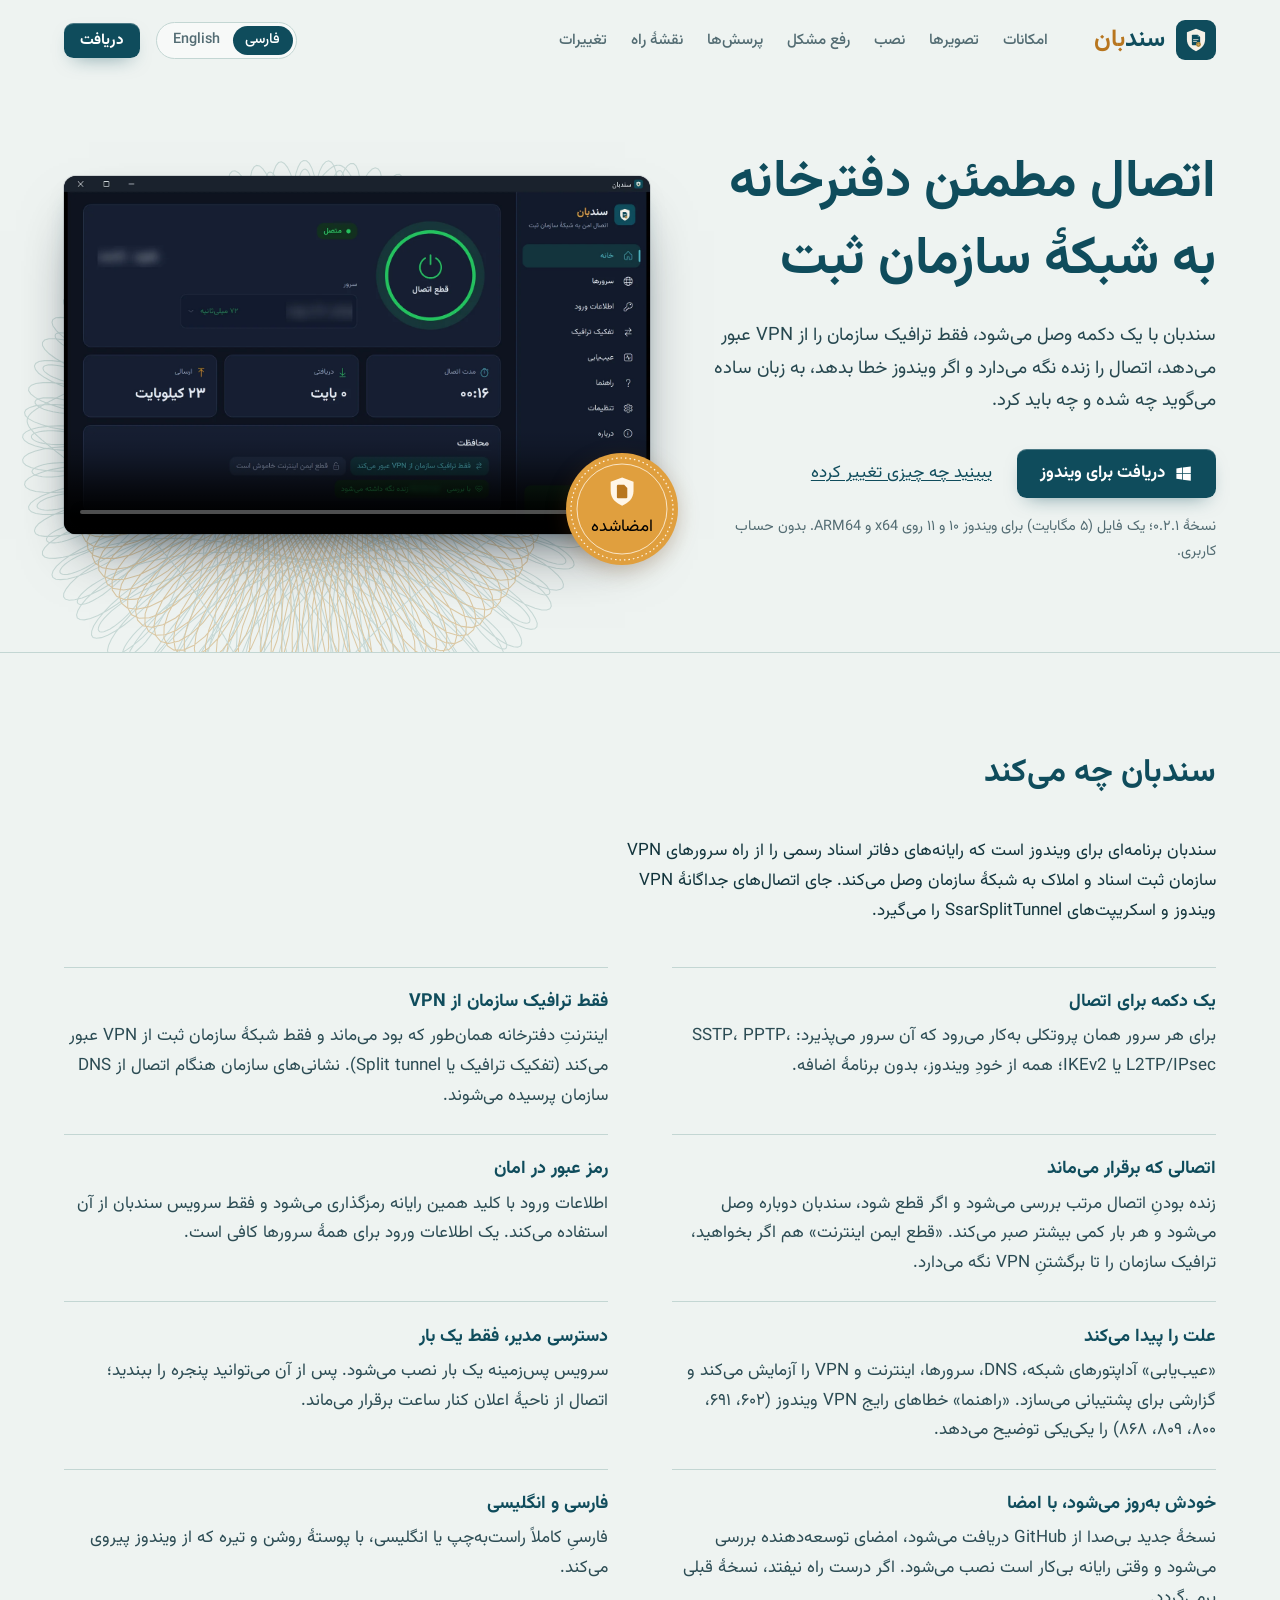
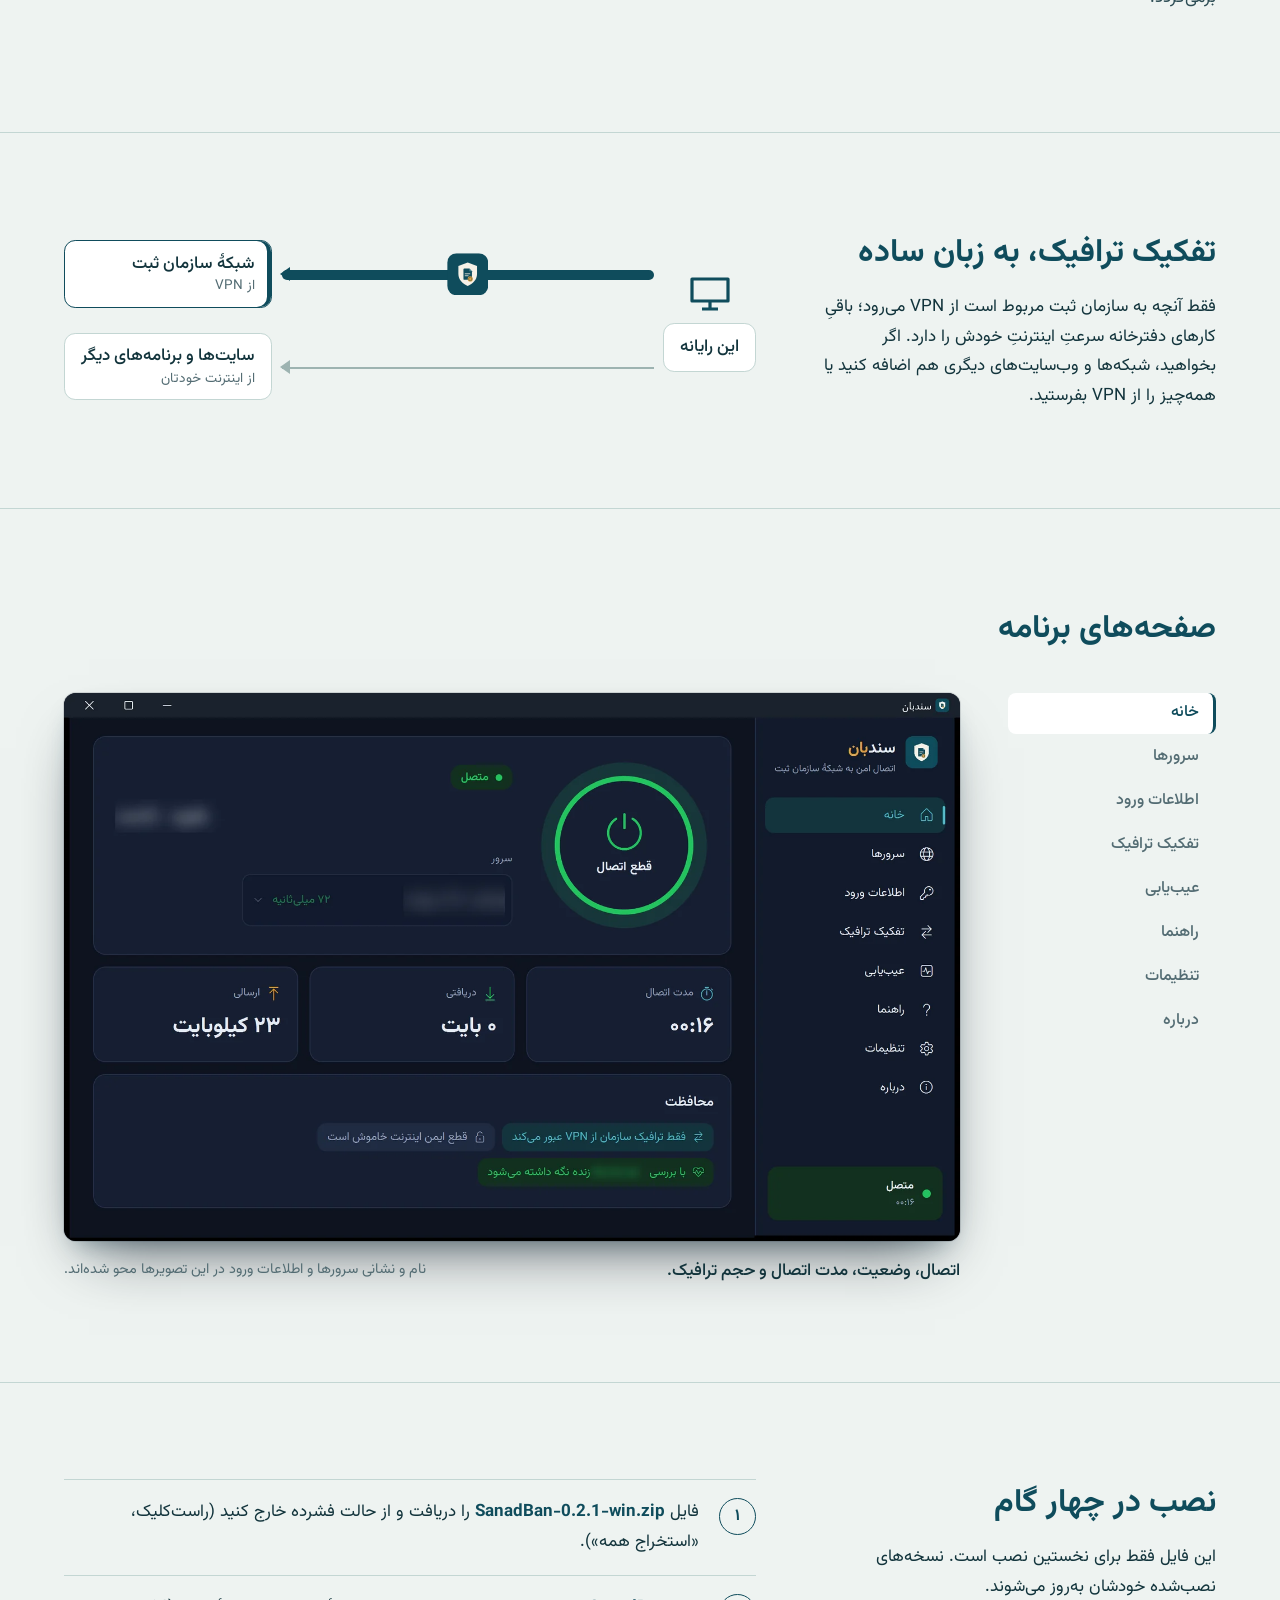
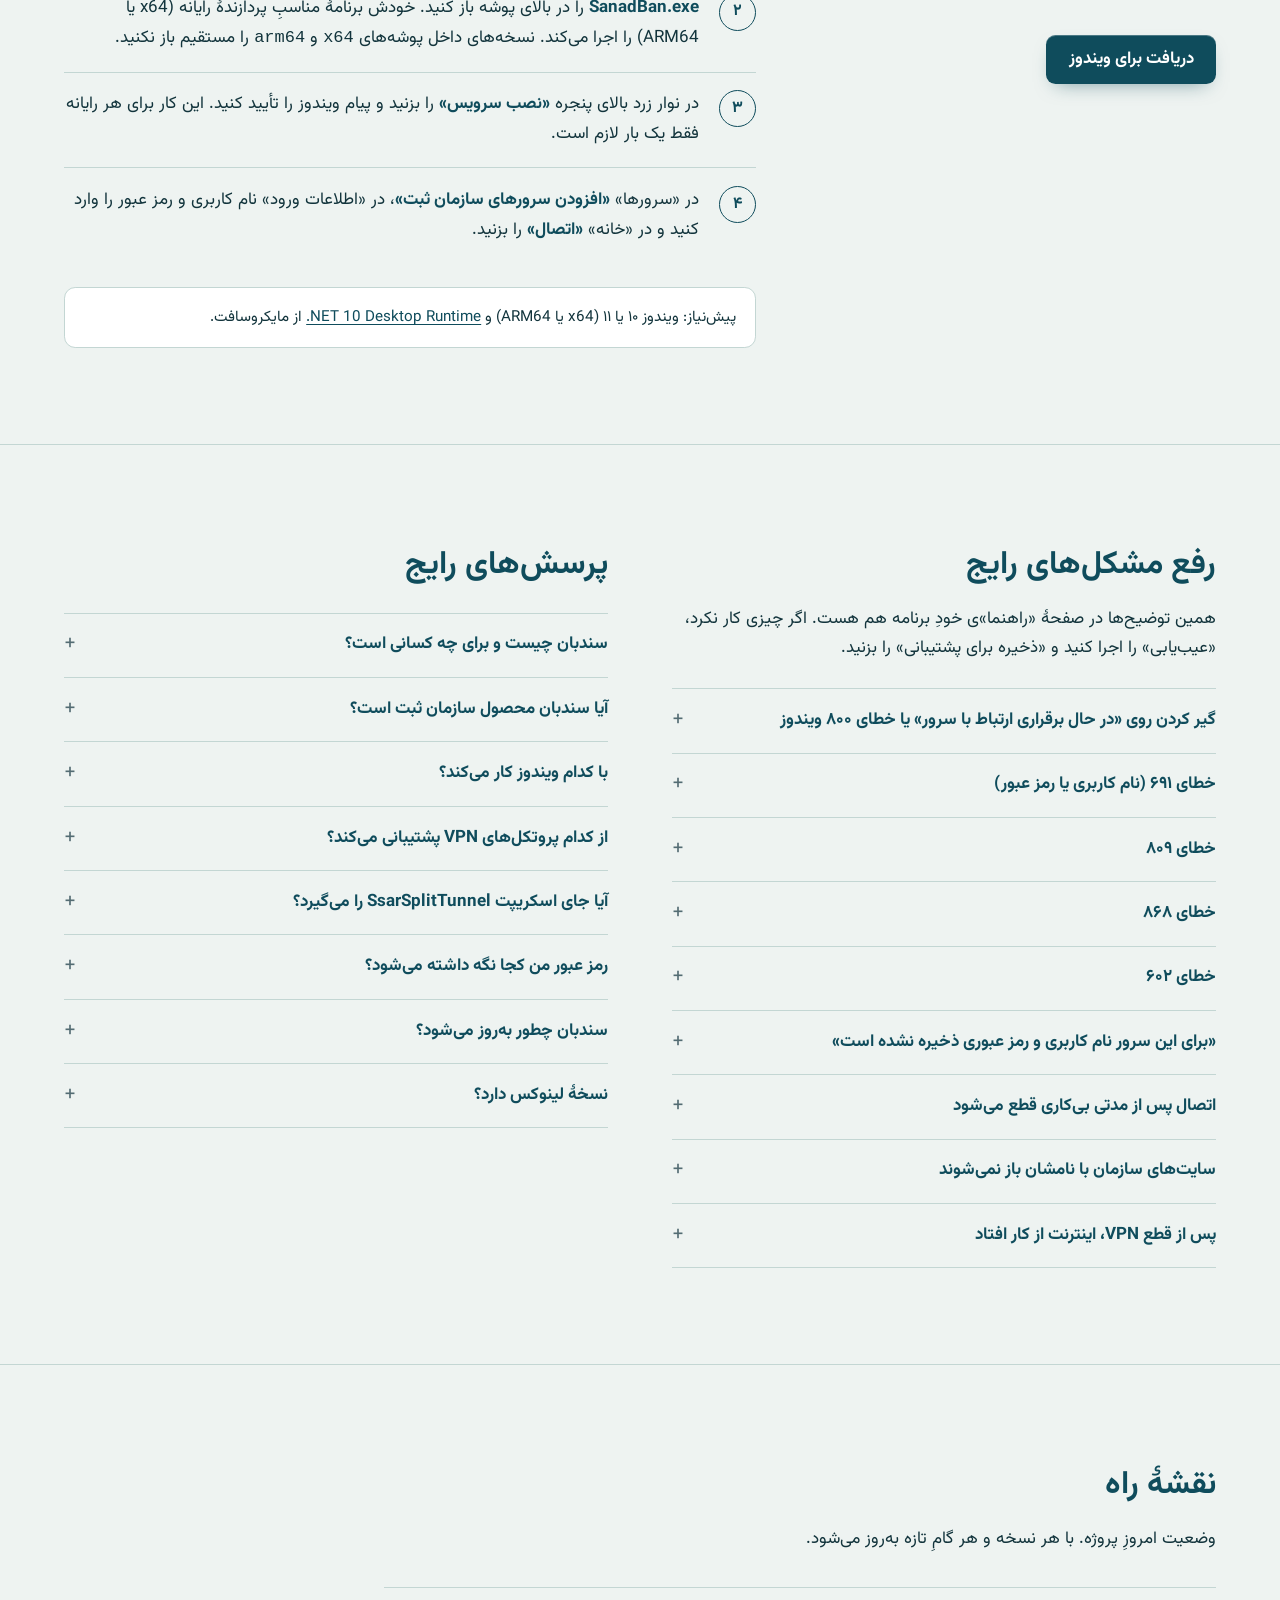
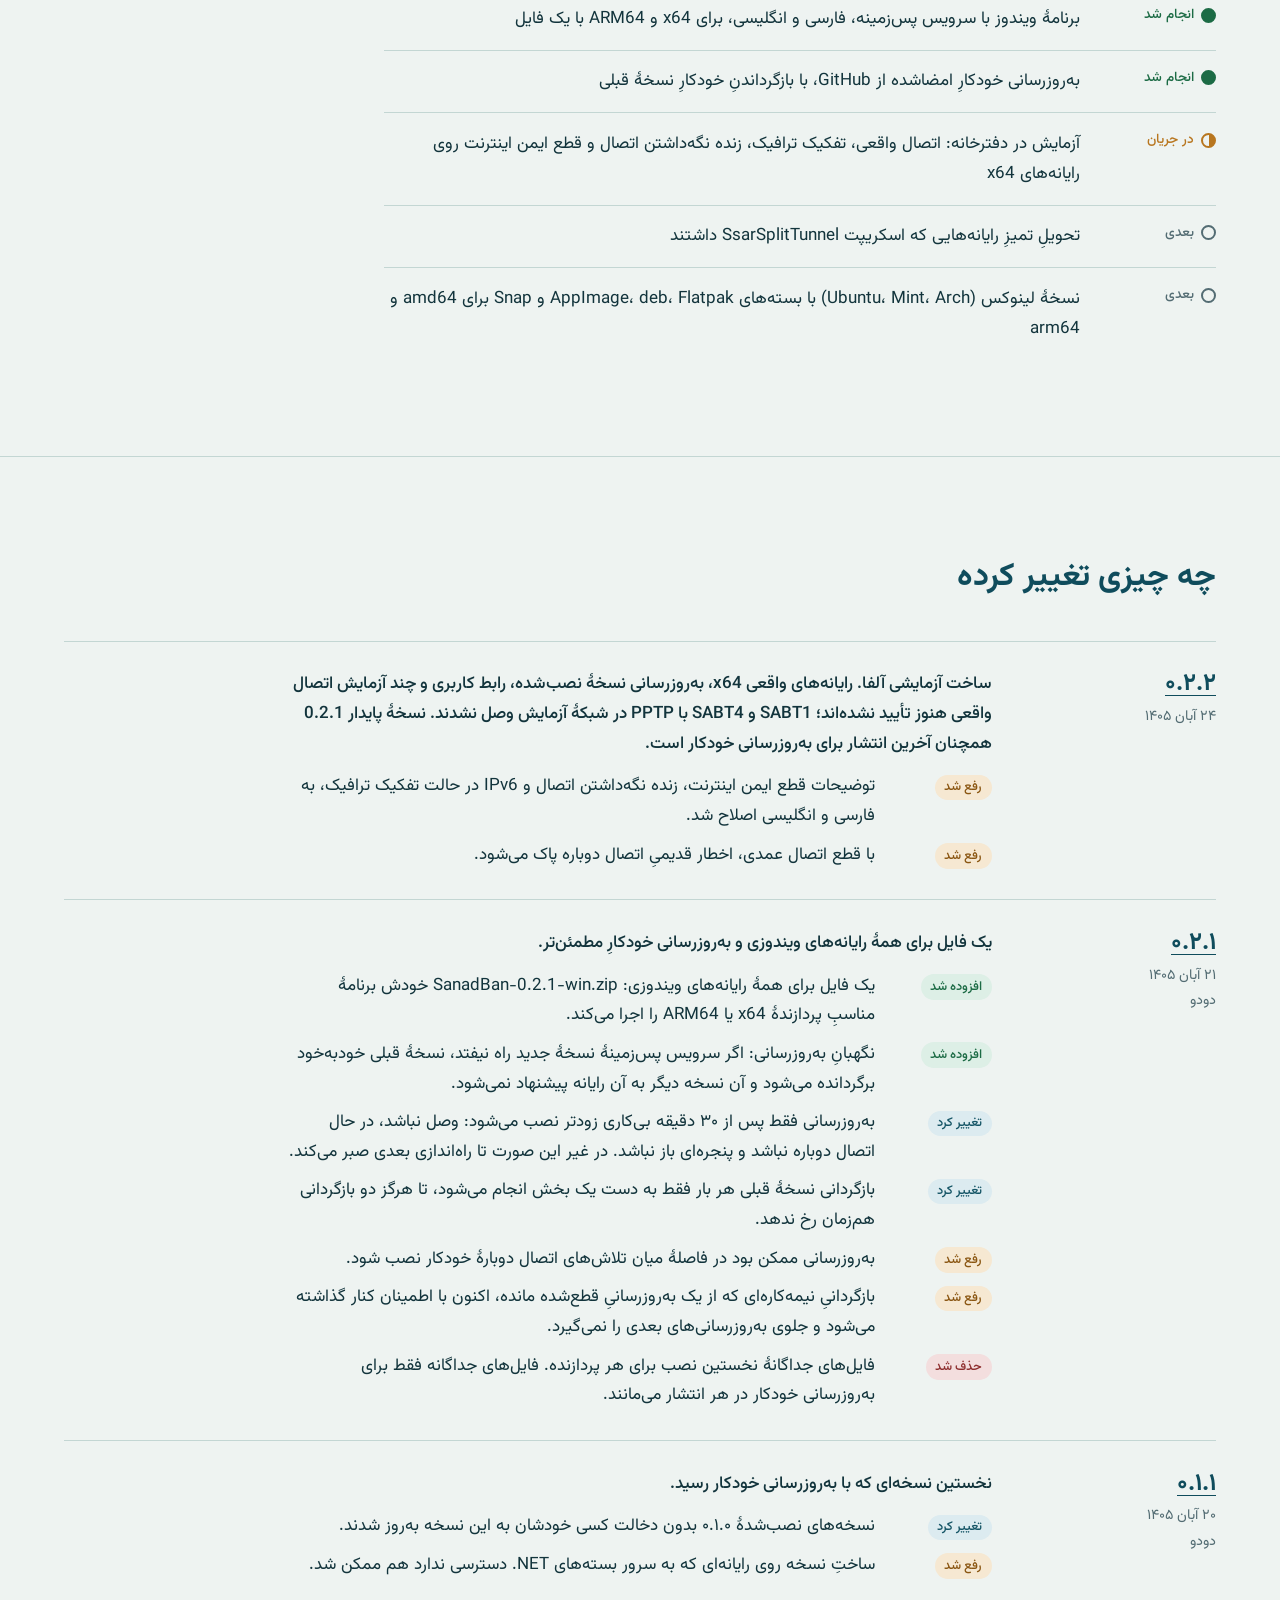
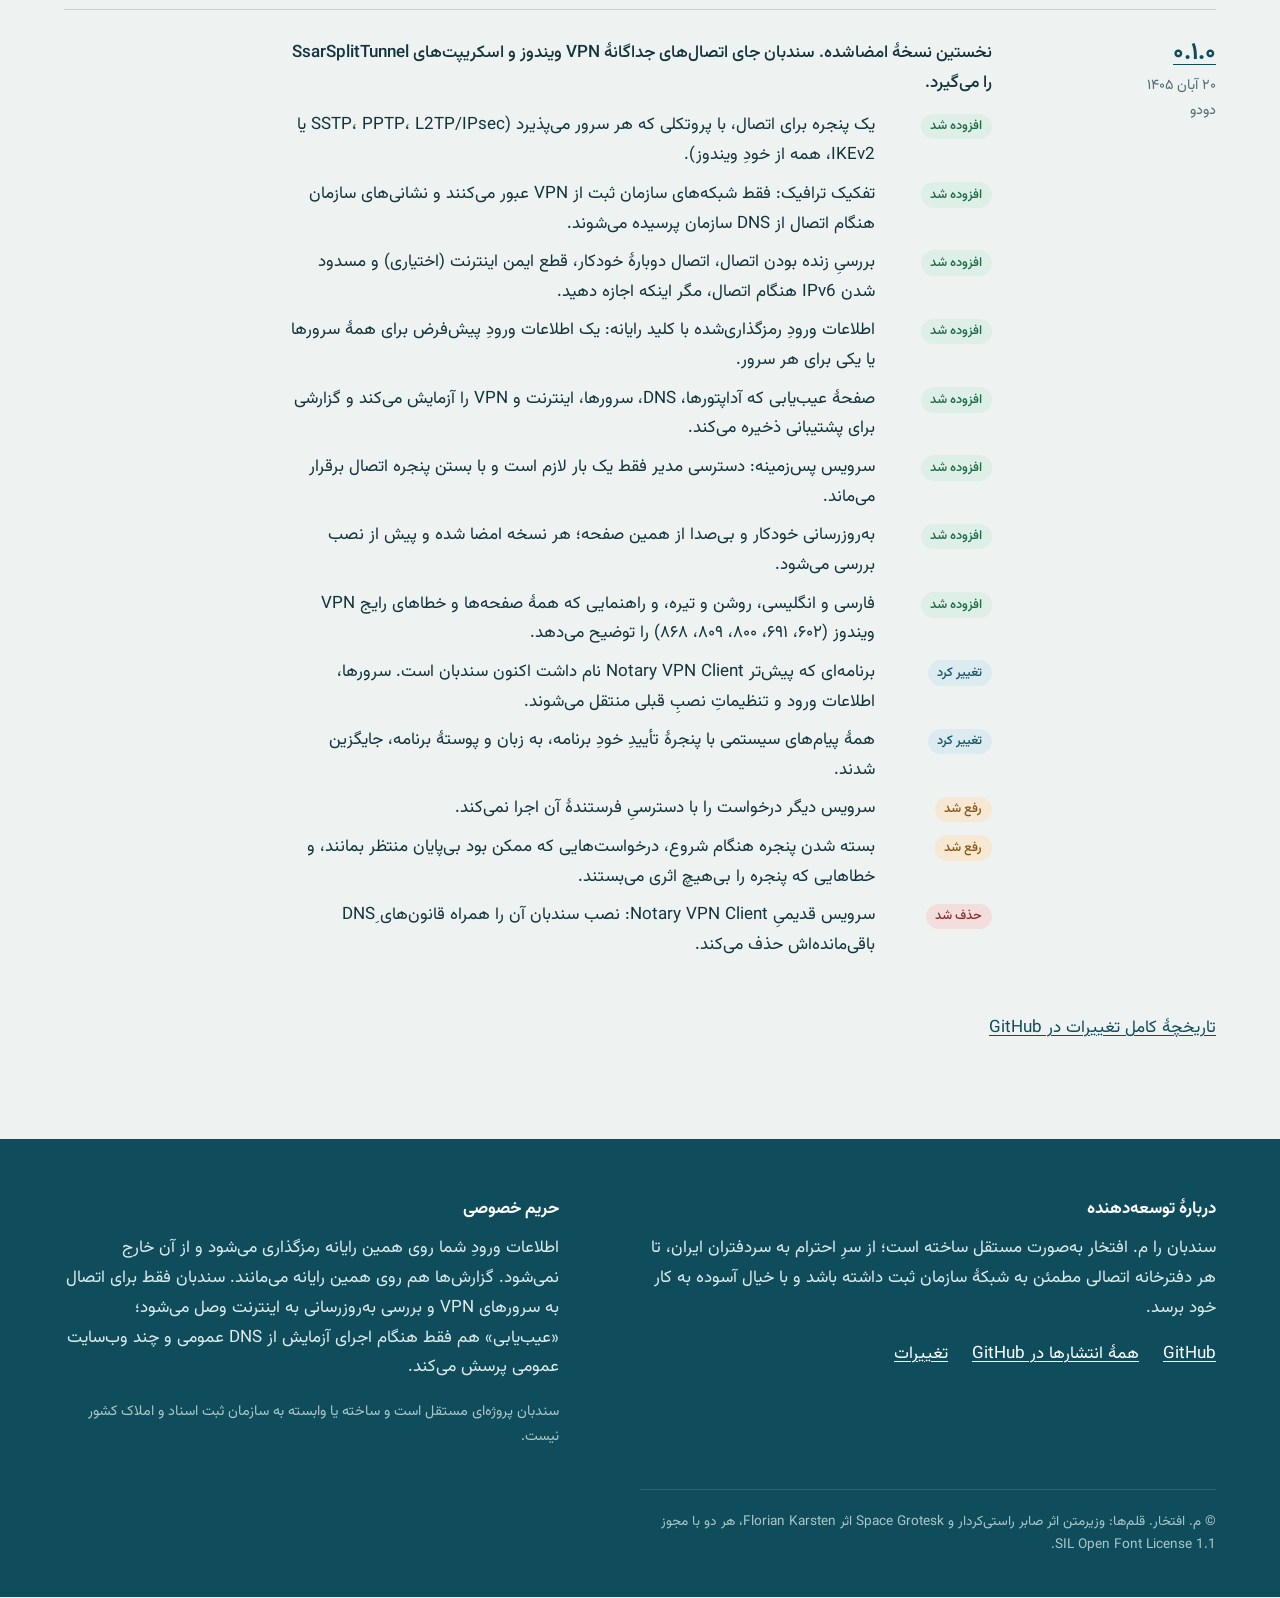
==== commit f3339242: "Update website and README from the current releases" ====
--- a/docs/index.html
+++ b/docs/index.html
@@ -190,7 +190,7 @@
 <section class="changes" id="changes" aria-labelledby="changes-h">
   <div class="wrap">
     <h2 id="changes-h">چه چیزی تغییر کرده</h2>
-    <div class="timeline"><article class="rel"><div><div class="ver"><a href="https://github.com/mneftekhar/sanadban-releases/releases/tag/v0.2.1">۰.۲.۱</a></div><div class="when"><time datetime="2026-11-12">۲۱ آبان ۱۴۰۵</time><br>دودو</div></div><div><p class="sum">یک فایل برای همهٔ رایانه‌های ویندوزی و به‌روزرسانی خودکارِ مطمئن‌تر.</p><ul><li><span class="kind k-added">افزوده شد</span><span>یک فایل برای همهٔ رایانه‌های ویندوزی: SanadBan-0.2.1-win.zip خودش برنامهٔ مناسبِ پردازندهٔ x64 یا ARM64 را اجرا می‌کند.</span></li><li><span class="kind k-added">افزوده شد</span><span>نگهبانِ به‌روزرسانی: اگر سرویس پس‌زمینهٔ نسخهٔ جدید راه نیفتد، نسخهٔ قبلی خودبه‌خود برگردانده می‌شود و آن نسخه دیگر به آن رایانه پیشنهاد نمی‌شود.</span></li><li><span class="kind k-changed">تغییر کرد</span><span>به‌روزرسانی فقط پس از ۳۰ دقیقه بی‌کاری زودتر نصب می‌شود: وصل نباشد، در حال اتصال دوباره نباشد و پنجره‌ای باز نباشد. در غیر این صورت تا راه‌اندازی بعدی صبر می‌کند.</span></li><li><span class="kind k-changed">تغییر کرد</span><span>بازگردانی نسخهٔ قبلی هر بار فقط به دست یک بخش انجام می‌شود، تا هرگز دو بازگردانی هم‌زمان رخ ندهد.</span></li><li><span class="kind k-fixed">رفع شد</span><span>به‌روزرسانی ممکن بود در فاصلهٔ میان تلاش‌های اتصال دوبارهٔ خودکار نصب شود.</span></li><li><span class="kind k-fixed">رفع شد</span><span>بازگردانیِ نیمه‌کاره‌ای که از یک به‌روزرسانیِ قطع‌شده مانده، اکنون با اطمینان کنار گذاشته می‌شود و جلوی به‌روزرسانی‌های بعدی را نمی‌گیرد.</span></li><li><span class="kind k-removed">حذف شد</span><span>فایل‌های جداگانهٔ نخستین نصب برای هر پردازنده. فایل‌های جداگانه فقط برای به‌روزرسانی خودکار در هر انتشار می‌مانند.</span></li></ul></div></article><article class="rel"><div><div class="ver"><a href="https://github.com/mneftekhar/sanadban-releases/releases/tag/v0.1.1">۰.۱.۱</a></div><div class="when"><time datetime="2026-11-11">۲۰ آبان ۱۴۰۵</time><br>دودو</div></div><div><p class="sum">نخستین نسخه‌ای که با به‌روزرسانی خودکار رسید.</p><ul><li><span class="kind k-changed">تغییر کرد</span><span>نسخه‌های نصب‌شدهٔ ۰.۱.۰ بدون دخالت کسی خودشان به این نسخه به‌روز شدند.</span></li><li><span class="kind k-fixed">رفع شد</span><span>ساختِ نسخه روی رایانه‌ای که به سرور بسته‌های ‎.NET‎ دسترسی ندارد هم ممکن شد.</span></li></ul></div></article><article class="rel"><div><div class="ver"><a href="https://github.com/mneftekhar/sanadban-releases/releases/tag/v0.1.0">۰.۱.۰</a></div><div class="when"><time datetime="2026-11-11">۲۰ آبان ۱۴۰۵</time><br>دودو</div></div><div><p class="sum">نخستین نسخهٔ امضاشده. سندبان جای اتصال‌های جداگانهٔ VPN ویندوز و اسکریپت‌های SsarSplitTunnel را می‌گیرد.</p><ul><li><span class="kind k-added">افزوده شد</span><span>یک پنجره برای اتصال، با پروتکلی که هر سرور می‌پذیرد (SSTP، PPTP، L2TP/IPsec یا IKEv2، همه از خودِ ویندوز).</span></li><li><span class="kind k-added">افزوده شد</span><span>تفکیک ترافیک: فقط شبکه‌های سازمان ثبت از VPN عبور می‌کنند و نشانی‌های سازمان هنگام اتصال از DNS سازمان پرسیده می‌شوند.</span></li><li><span class="kind k-added">افزوده شد</span><span>بررسیِ زنده بودن اتصال، اتصال دوبارهٔ خودکار، قطع ایمن اینترنت (اختیاری) و مسدود شدن IPv6 هنگام اتصال، مگر اینکه اجازه دهید.</span></li><li><span class="kind k-added">افزوده شد</span><span>اطلاعات ورودِ رمزگذاری‌شده با کلید رایانه: یک اطلاعات ورودِ پیش‌فرض برای همهٔ سرورها یا یکی برای هر سرور.</span></li><li><span class="kind k-added">افزوده شد</span><span>صفحهٔ عیب‌یابی که آداپتورها، DNS، سرورها، اینترنت و VPN را آزمایش می‌کند و گزارشی برای پشتیبانی ذخیره می‌کند.</span></li><li><span class="kind k-added">افزوده شد</span><span>سرویس پس‌زمینه: دسترسی مدیر فقط یک بار لازم است و با بستن پنجره اتصال برقرار می‌ماند.</span></li><li><span class="kind k-added">افزوده شد</span><span>به‌روزرسانی خودکار و بی‌صدا از همین صفحه؛ هر نسخه امضا شده و پیش از نصب بررسی می‌شود.</span></li><li><span class="kind k-added">افزوده شد</span><span>فارسی و انگلیسی، روشن و تیره، و راهنمایی که همهٔ صفحه‌ها و خطاهای رایج VPN ویندوز (۶۰۲، ۶۹۱، ۸۰۰، ۸۰۹، ۸۶۸) را توضیح می‌دهد.</span></li><li><span class="kind k-changed">تغییر کرد</span><span>برنامه‌ای که پیش‌تر Notary VPN Client نام داشت اکنون سندبان است. سرورها، اطلاعات ورود و تنظیماتِ نصبِ قبلی منتقل می‌شوند.</span></li><li><span class="kind k-changed">تغییر کرد</span><span>همهٔ پیام‌های سیستمی با پنجرهٔ تأییدِ خودِ برنامه، به زبان و پوستهٔ برنامه، جایگزین شدند.</span></li><li><span class="kind k-fixed">رفع شد</span><span>سرویس دیگر درخواست را با دسترسیِ فرستندهٔ آن اجرا نمی‌کند.</span></li><li><span class="kind k-fixed">رفع شد</span><span>بسته شدن پنجره هنگام شروع، درخواست‌هایی که ممکن بود بی‌پایان منتظر بمانند، و خطاهایی که پنجره را بی‌هیچ اثری می‌بستند.</span></li><li><span class="kind k-removed">حذف شد</span><span>سرویس قدیمیِ Notary VPN Client: نصب سندبان آن را همراه قانون‌های DNSِ باقی‌مانده‌اش حذف می‌کند.</span></li></ul></div></article></div>
+    <div class="timeline"><article class="rel"><div><div class="ver"><a href="https://github.com/mneftekhar/sanadban-releases/releases/tag/v0.2.2">۰.۲.۲</a></div><div class="when"><time datetime="2026-11-15">۲۴ آبان ۱۴۰۵</time></div></div><div><p class="sum">ساخت آزمایشی آلفا. رایانه‌های واقعی x64، به‌روزرسانی نسخهٔ نصب‌شده، رابط کاربری و چند آزمایش اتصال واقعی هنوز تأیید نشده‌اند؛ SABT1 و SABT4 با PPTP در شبکهٔ آزمایش وصل نشدند. نسخهٔ پایدار 0.2.1 همچنان آخرین انتشار برای به‌روزرسانی خودکار است.</p><ul><li><span class="kind k-fixed">رفع شد</span><span>توضیحات قطع ایمن اینترنت، زنده نگه‌داشتن اتصال و IPv6 در حالت تفکیک ترافیک، به فارسی و انگلیسی اصلاح شد.</span></li><li><span class="kind k-fixed">رفع شد</span><span>با قطع اتصال عمدی، اخطار قدیمیِ اتصال دوباره پاک می‌شود.</span></li></ul></div></article><article class="rel"><div><div class="ver"><a href="https://github.com/mneftekhar/sanadban-releases/releases/tag/v0.2.1">۰.۲.۱</a></div><div class="when"><time datetime="2026-11-12">۲۱ آبان ۱۴۰۵</time><br>دودو</div></div><div><p class="sum">یک فایل برای همهٔ رایانه‌های ویندوزی و به‌روزرسانی خودکارِ مطمئن‌تر.</p><ul><li><span class="kind k-added">افزوده شد</span><span>یک فایل برای همهٔ رایانه‌های ویندوزی: SanadBan-0.2.1-win.zip خودش برنامهٔ مناسبِ پردازندهٔ x64 یا ARM64 را اجرا می‌کند.</span></li><li><span class="kind k-added">افزوده شد</span><span>نگهبانِ به‌روزرسانی: اگر سرویس پس‌زمینهٔ نسخهٔ جدید راه نیفتد، نسخهٔ قبلی خودبه‌خود برگردانده می‌شود و آن نسخه دیگر به آن رایانه پیشنهاد نمی‌شود.</span></li><li><span class="kind k-changed">تغییر کرد</span><span>به‌روزرسانی فقط پس از ۳۰ دقیقه بی‌کاری زودتر نصب می‌شود: وصل نباشد، در حال اتصال دوباره نباشد و پنجره‌ای باز نباشد. در غیر این صورت تا راه‌اندازی بعدی صبر می‌کند.</span></li><li><span class="kind k-changed">تغییر کرد</span><span>بازگردانی نسخهٔ قبلی هر بار فقط به دست یک بخش انجام می‌شود، تا هرگز دو بازگردانی هم‌زمان رخ ندهد.</span></li><li><span class="kind k-fixed">رفع شد</span><span>به‌روزرسانی ممکن بود در فاصلهٔ میان تلاش‌های اتصال دوبارهٔ خودکار نصب شود.</span></li><li><span class="kind k-fixed">رفع شد</span><span>بازگردانیِ نیمه‌کاره‌ای که از یک به‌روزرسانیِ قطع‌شده مانده، اکنون با اطمینان کنار گذاشته می‌شود و جلوی به‌روزرسانی‌های بعدی را نمی‌گیرد.</span></li><li><span class="kind k-removed">حذف شد</span><span>فایل‌های جداگانهٔ نخستین نصب برای هر پردازنده. فایل‌های جداگانه فقط برای به‌روزرسانی خودکار در هر انتشار می‌مانند.</span></li></ul></div></article><article class="rel"><div><div class="ver"><a href="https://github.com/mneftekhar/sanadban-releases/releases/tag/v0.1.1">۰.۱.۱</a></div><div class="when"><time datetime="2026-11-11">۲۰ آبان ۱۴۰۵</time><br>دودو</div></div><div><p class="sum">نخستین نسخه‌ای که با به‌روزرسانی خودکار رسید.</p><ul><li><span class="kind k-changed">تغییر کرد</span><span>نسخه‌های نصب‌شدهٔ ۰.۱.۰ بدون دخالت کسی خودشان به این نسخه به‌روز شدند.</span></li><li><span class="kind k-fixed">رفع شد</span><span>ساختِ نسخه روی رایانه‌ای که به سرور بسته‌های ‎.NET‎ دسترسی ندارد هم ممکن شد.</span></li></ul></div></article><article class="rel"><div><div class="ver"><a href="https://github.com/mneftekhar/sanadban-releases/releases/tag/v0.1.0">۰.۱.۰</a></div><div class="when"><time datetime="2026-11-11">۲۰ آبان ۱۴۰۵</time><br>دودو</div></div><div><p class="sum">نخستین نسخهٔ امضاشده. سندبان جای اتصال‌های جداگانهٔ VPN ویندوز و اسکریپت‌های SsarSplitTunnel را می‌گیرد.</p><ul><li><span class="kind k-added">افزوده شد</span><span>یک پنجره برای اتصال، با پروتکلی که هر سرور می‌پذیرد (SSTP، PPTP، L2TP/IPsec یا IKEv2، همه از خودِ ویندوز).</span></li><li><span class="kind k-added">افزوده شد</span><span>تفکیک ترافیک: فقط شبکه‌های سازمان ثبت از VPN عبور می‌کنند و نشانی‌های سازمان هنگام اتصال از DNS سازمان پرسیده می‌شوند.</span></li><li><span class="kind k-added">افزوده شد</span><span>بررسیِ زنده بودن اتصال، اتصال دوبارهٔ خودکار، قطع ایمن اینترنت (اختیاری) و مسدود شدن IPv6 هنگام اتصال، مگر اینکه اجازه دهید.</span></li><li><span class="kind k-added">افزوده شد</span><span>اطلاعات ورودِ رمزگذاری‌شده با کلید رایانه: یک اطلاعات ورودِ پیش‌فرض برای همهٔ سرورها یا یکی برای هر سرور.</span></li><li><span class="kind k-added">افزوده شد</span><span>صفحهٔ عیب‌یابی که آداپتورها، DNS، سرورها، اینترنت و VPN را آزمایش می‌کند و گزارشی برای پشتیبانی ذخیره می‌کند.</span></li><li><span class="kind k-added">افزوده شد</span><span>سرویس پس‌زمینه: دسترسی مدیر فقط یک بار لازم است و با بستن پنجره اتصال برقرار می‌ماند.</span></li><li><span class="kind k-added">افزوده شد</span><span>به‌روزرسانی خودکار و بی‌صدا از همین صفحه؛ هر نسخه امضا شده و پیش از نصب بررسی می‌شود.</span></li><li><span class="kind k-added">افزوده شد</span><span>فارسی و انگلیسی، روشن و تیره، و راهنمایی که همهٔ صفحه‌ها و خطاهای رایج VPN ویندوز (۶۰۲، ۶۹۱، ۸۰۰، ۸۰۹، ۸۶۸) را توضیح می‌دهد.</span></li><li><span class="kind k-changed">تغییر کرد</span><span>برنامه‌ای که پیش‌تر Notary VPN Client نام داشت اکنون سندبان است. سرورها، اطلاعات ورود و تنظیماتِ نصبِ قبلی منتقل می‌شوند.</span></li><li><span class="kind k-changed">تغییر کرد</span><span>همهٔ پیام‌های سیستمی با پنجرهٔ تأییدِ خودِ برنامه، به زبان و پوستهٔ برنامه، جایگزین شدند.</span></li><li><span class="kind k-fixed">رفع شد</span><span>سرویس دیگر درخواست را با دسترسیِ فرستندهٔ آن اجرا نمی‌کند.</span></li><li><span class="kind k-fixed">رفع شد</span><span>بسته شدن پنجره هنگام شروع، درخواست‌هایی که ممکن بود بی‌پایان منتظر بمانند، و خطاهایی که پنجره را بی‌هیچ اثری می‌بستند.</span></li><li><span class="kind k-removed">حذف شد</span><span>سرویس قدیمیِ Notary VPN Client: نصب سندبان آن را همراه قانون‌های DNSِ باقی‌مانده‌اش حذف می‌کند.</span></li></ul></div></article></div>
     <p class="more"><a href="https://github.com/mneftekhar/sanadban-releases/blob/main/CHANGELOG.md">تاریخچهٔ کامل تغییرات در GitHub</a></p>
   </div>
 </section>
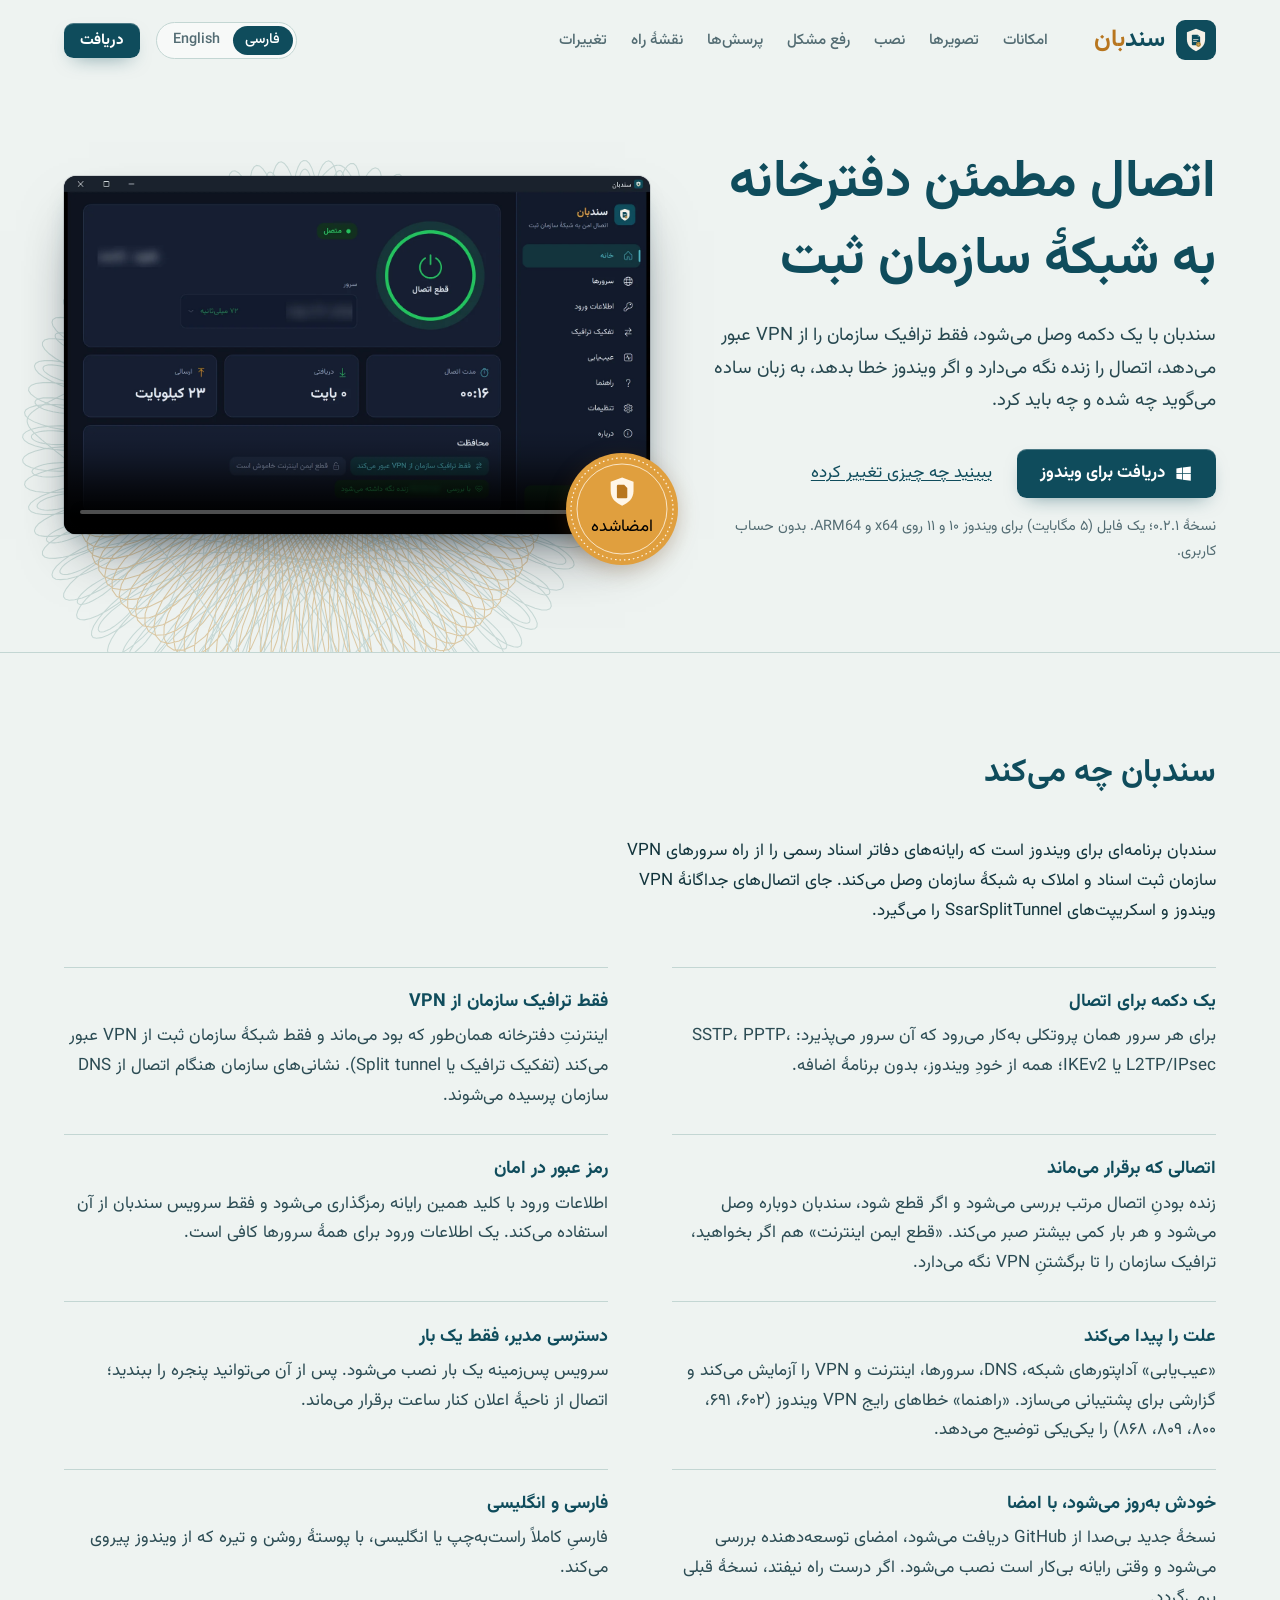
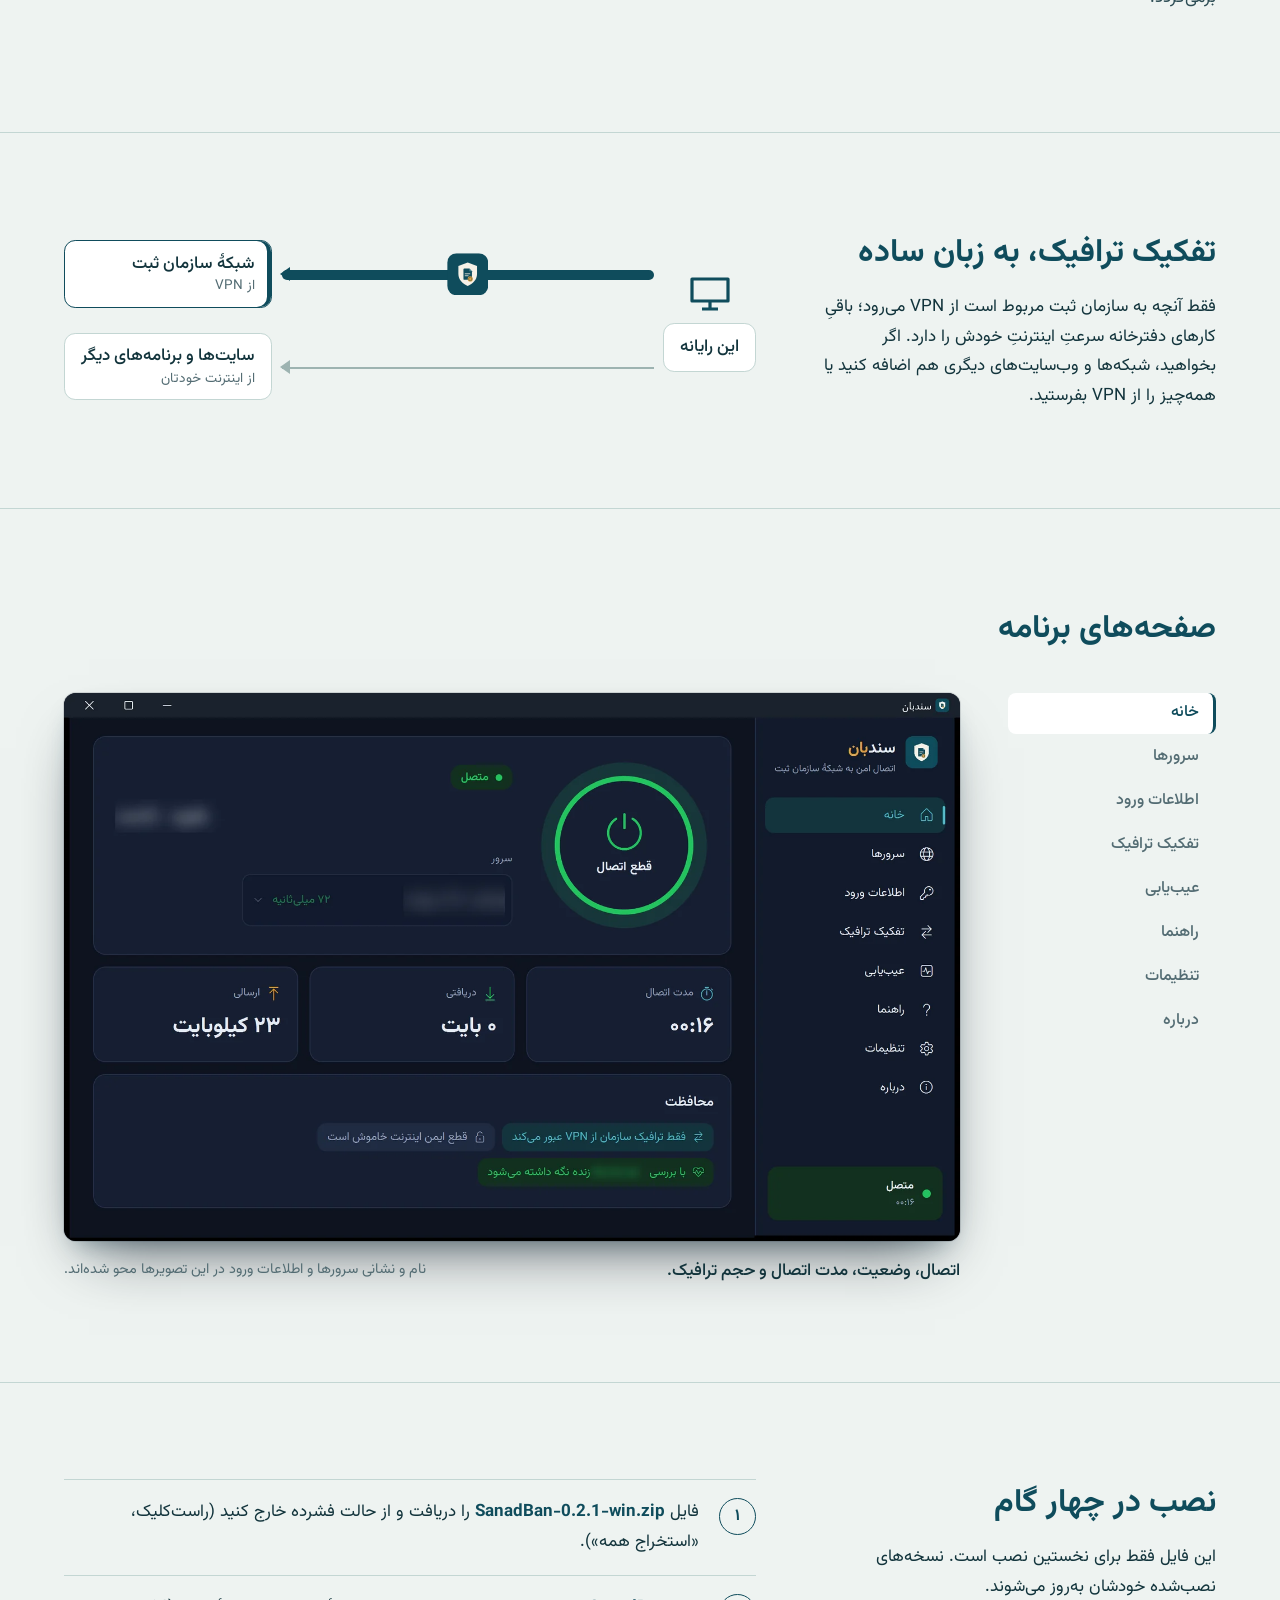
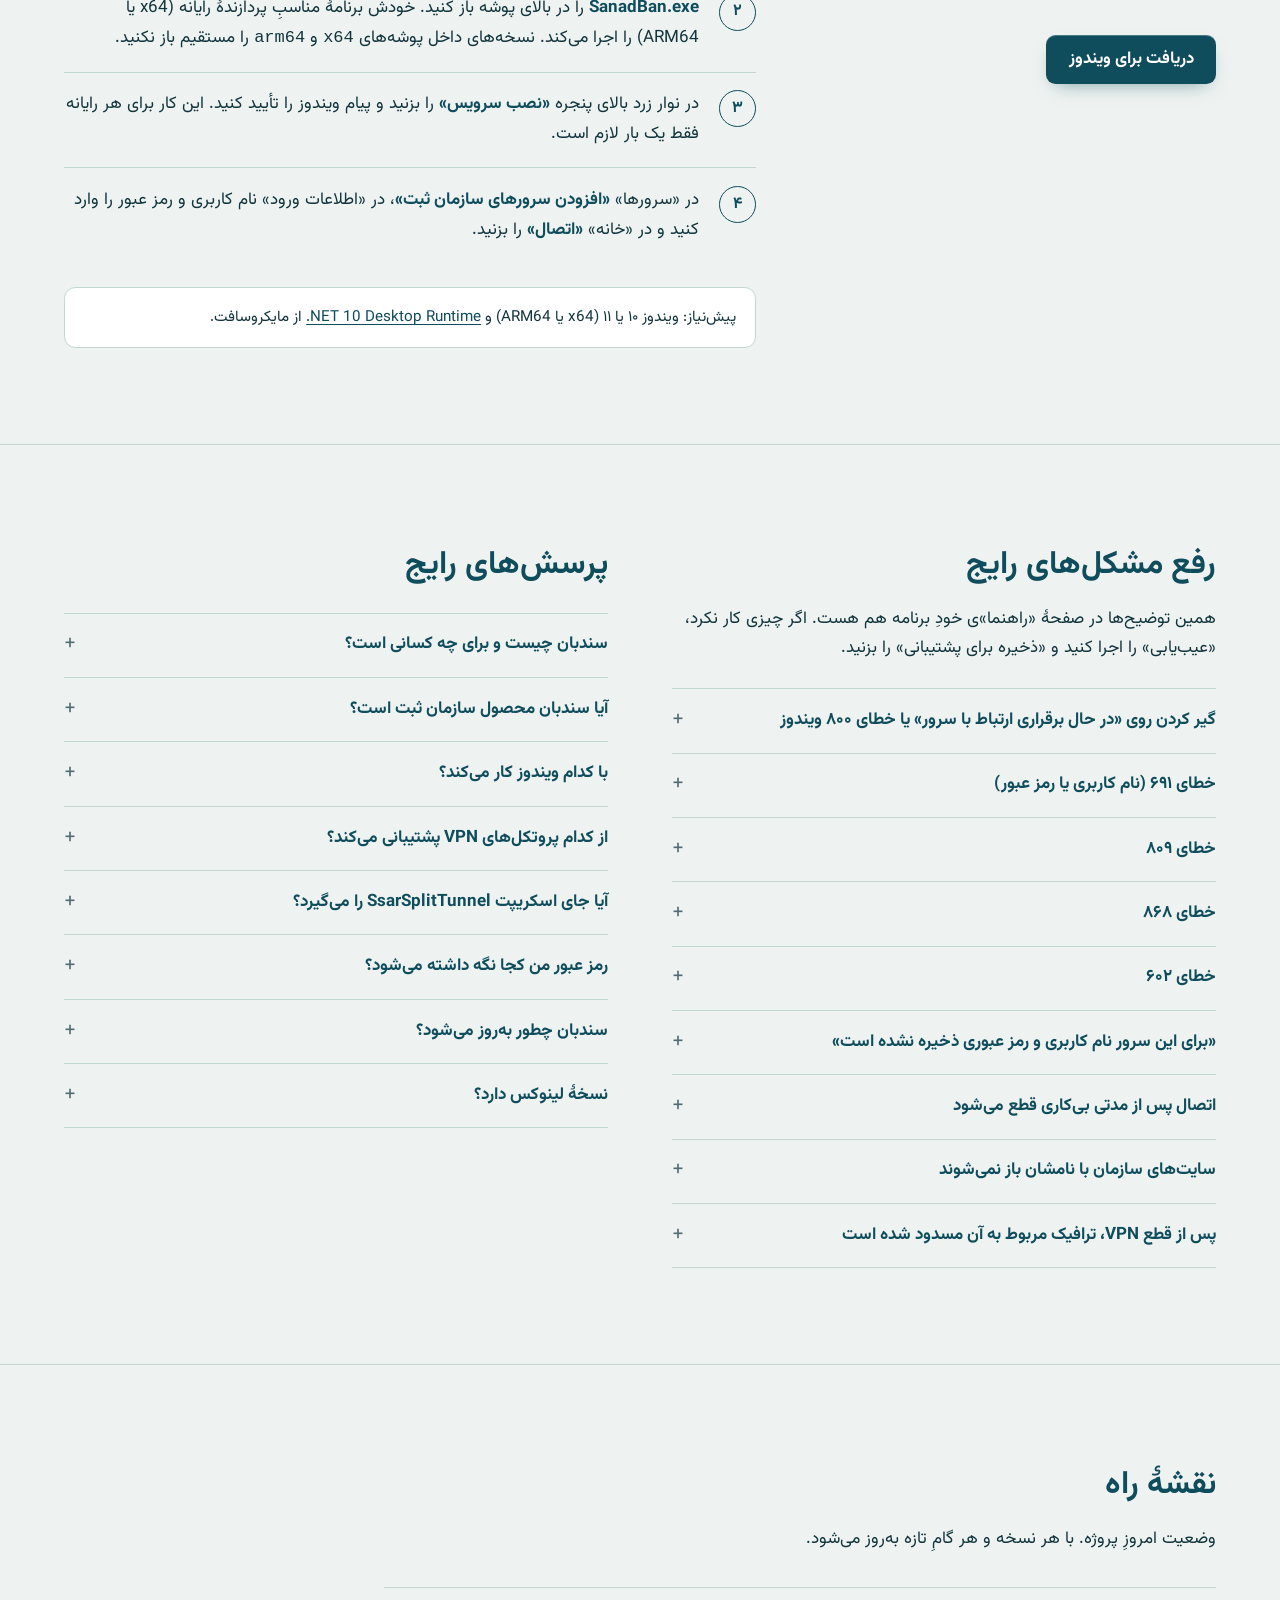
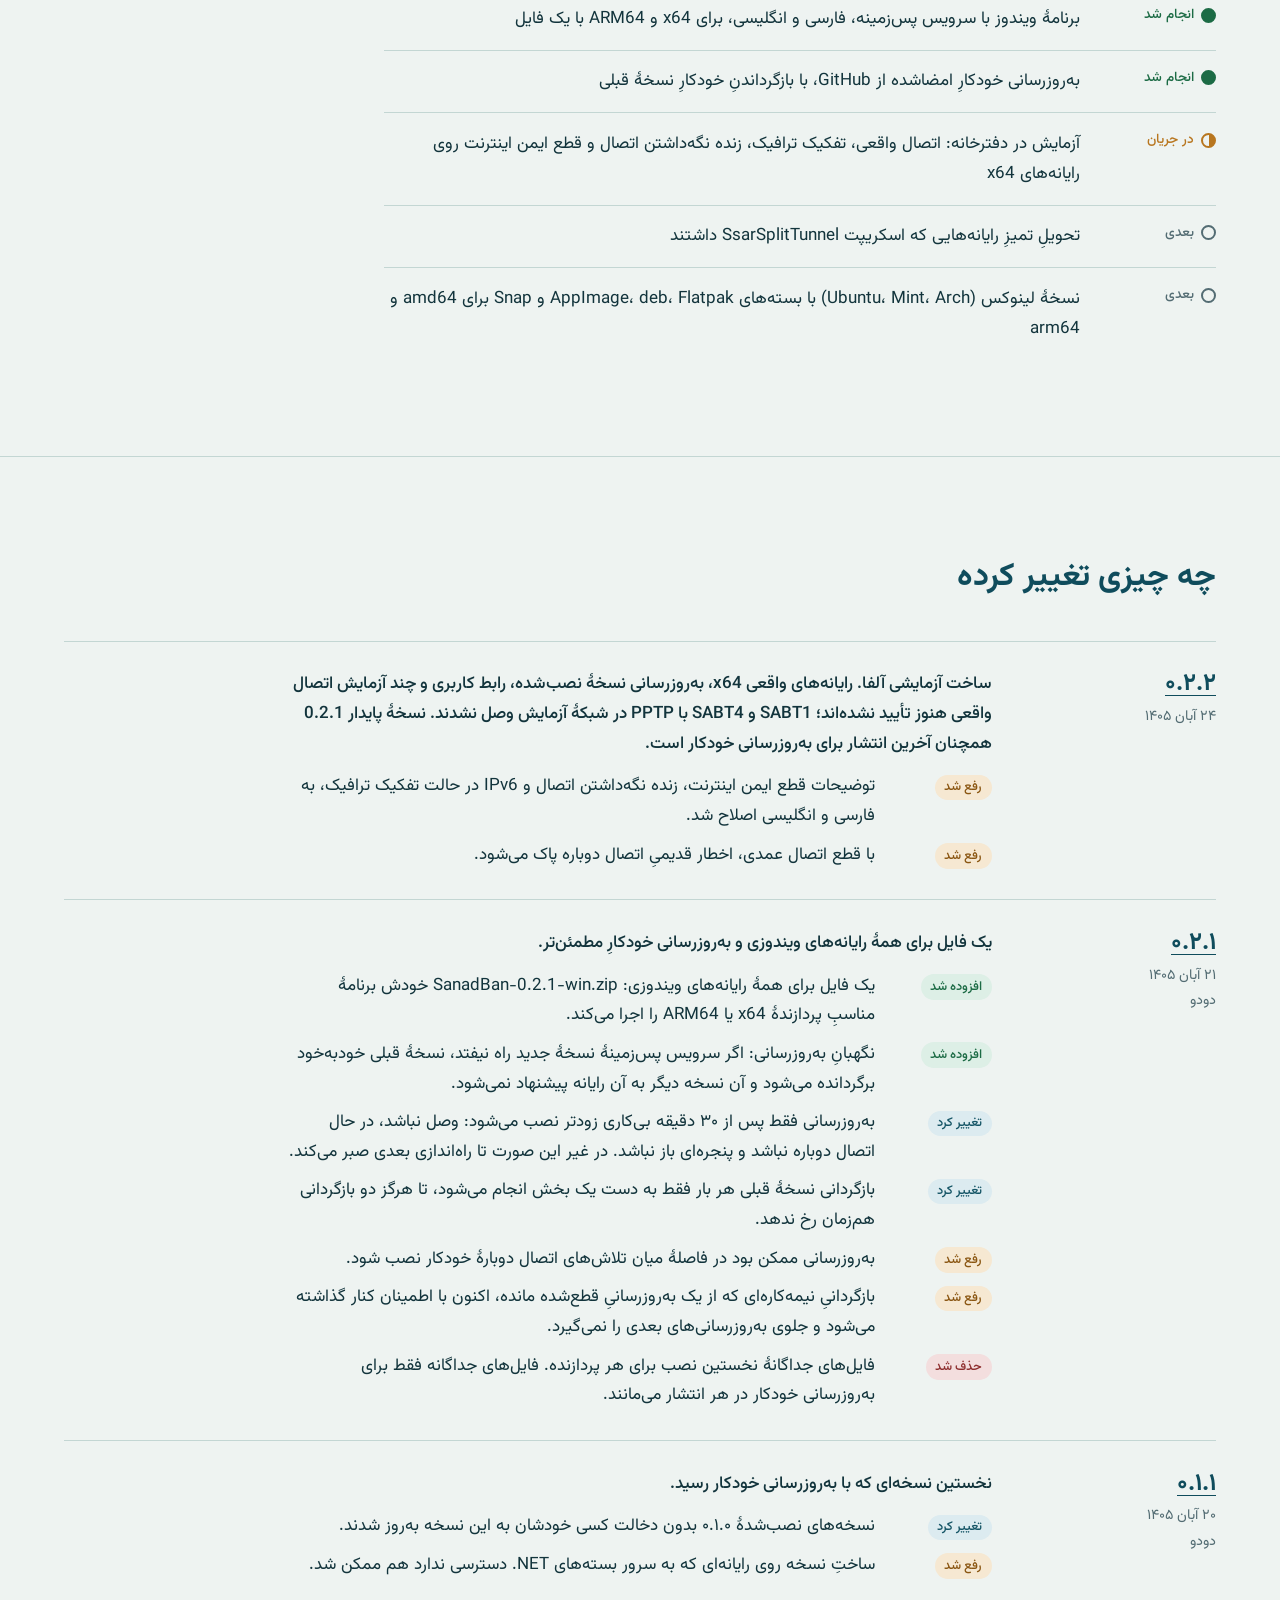
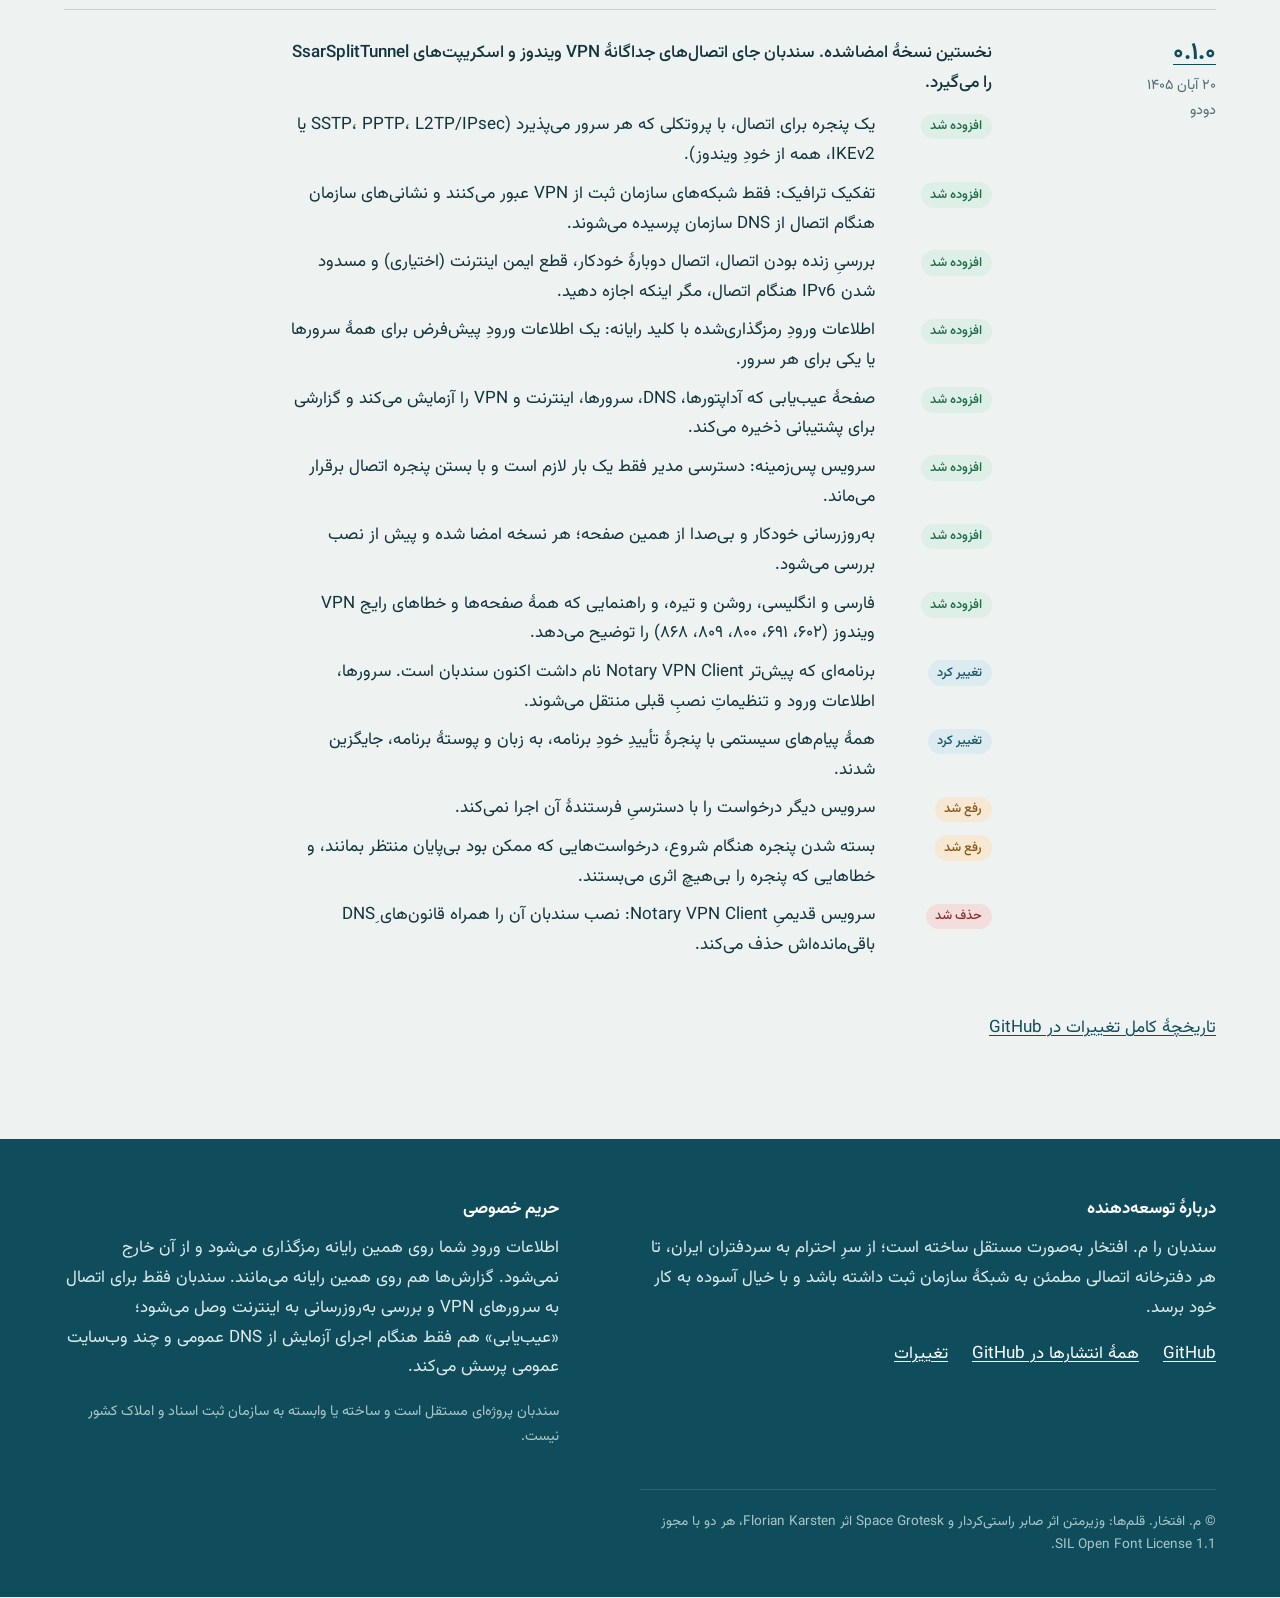
==== commit 89038e26: "Update website and README from the current releases" ====
--- a/docs/index.html
+++ b/docs/index.html
@@ -28,7 +28,7 @@
 <link rel="apple-touch-icon" href="assets/icon-512.png">
 <link rel="preload" href="fonts/Vazirmatn-Regular.woff2" as="font" type="font/woff2" crossorigin>
 <link rel="stylesheet" href="style.css">
-<script type="application/ld+json">[{"@context":"https://schema.org","@type":"SoftwareApplication","name":"سندبان","alternateName":["SanadBan","Sanadban","Sanad Ban","Notary VPN Client"],"description":"سندبان برنامهٔ ویندوز برای اتصال دفاتر اسناد رسمی به شبکهٔ سازمان ثبت اسناد و املاک از راه VPN است: اتصال با یک دکمه، تفکیک ترافیک، اتصال دوبارهٔ خودکار، عیب‌یابی خطاهای VPN ویندوز و به‌روزرسانی خودکارِ امضاشده.","url":"https://mneftekhar.github.io/sanadban-releases/","inLanguage":"fa","applicationCategory":"SecurityApplication","applicationSubCategory":"VPN client","operatingSystem":"Windows 10, Windows 11","processorRequirements":"x64, ARM64","softwareRequirements":".NET 10 Desktop Runtime","softwareVersion":"0.2.1","datePublished":"2026-11-12","downloadUrl":"https://github.com/mneftekhar/sanadban-releases/releases/download/v0.2.1/SanadBan-0.2.1-win.zip","releaseNotes":"https://mneftekhar.github.io/sanadban-releases/#changes","screenshot":"https://mneftekhar.github.io/sanadban-releases/assets/home-fa.webp","author":{"@type":"Person","name":"م. افتخار","url":"https://github.com/mneftekhar"},"image":"https://mneftekhar.github.io/sanadban-releases/assets/icon-512.png"},{"@context":"https://schema.org","@type":"FAQPage","inLanguage":"fa","mainEntity":[{"@type":"Question","name":"سندبان چیست و برای چه کسانی است؟","acceptedAnswer":{"@type":"Answer","text":"برنامه‌ای برای ویندوز که رایانه‌های دفاتر اسناد رسمی (دفترخانه‌ها) را از راه VPN به شبکهٔ سازمان ثبت اسناد و املاک وصل می‌کند؛ برای سردفتران، دفتریاران، کارکنان دفترخانه و پشتیبان‌های فنی آن‌ها."}},{"@type":"Question","name":"آیا سندبان محصول سازمان ثبت است؟","acceptedAnswer":{"@type":"Answer","text":"خیر. سندبان را م. افتخار به‌صورت مستقل ساخته است و ساخته یا وابسته به سازمان ثبت اسناد و املاک کشور نیست. نام کاربری و رمز عبور VPN را همچنان سازمان به دفترخانه می‌دهد."}},{"@type":"Question","name":"با کدام ویندوز کار می‌کند؟","acceptedAnswer":{"@type":"Answer","text":"ویندوز ۱۰ و ۱۱، روی رایانه‌های x64 (اینتل و AMD) و ARM64، با یک فایلِ مشترک. ‎.NET 10 Desktop Runtime‎ مایکروسافت هم باید نصب باشد."}},{"@type":"Question","name":"از کدام پروتکل‌های VPN پشتیبانی می‌کند؟","acceptedAnswer":{"@type":"Answer","text":"SSTP، PPTP، L2TP/IPsec و IKEv2؛ همان پروتکل‌هایی که خودِ ویندوز دارد. برای هر سرور همان پروتکلی به‌کار می‌رود که آن سرور می‌پذیرد."}},{"@type":"Question","name":"آیا جای اسکریپت SsarSplitTunnel را می‌گیرد؟","acceptedAnswer":{"@type":"Answer","text":"بله؛ سندبان جای آن اسکریپت‌ها و اتصال‌های جداگانهٔ VPN ویندوز را می‌گیرد. گامی که رایانه‌ای را که پیش‌تر اسکریپت داشته به‌طور تمیز تحویل بگیرد در نقشهٔ راه است."}},{"@type":"Question","name":"رمز عبور من کجا نگه داشته می‌شود؟","acceptedAnswer":{"@type":"Answer","text":"روی همان رایانه، رمزگذاری‌شده با کلیدِ رایانه، و فقط سرویس سندبان از آن استفاده می‌کند. جز به سرور VPN هنگام اتصال، به هیچ جا فرستاده نمی‌شود."}},{"@type":"Question","name":"سندبان چطور به‌روز می‌شود؟","acceptedAnswer":{"@type":"Answer","text":"خودکار و بی‌صدا. سرویس پس‌زمینه نسخهٔ جدید را از همین صفحهٔ GitHub دریافت می‌کند، امضای توسعه‌دهنده را بررسی می‌کند و هنگام بی‌کاری یا راه‌اندازی دوباره نصب می‌کند؛ هرگز در میانهٔ اتصال."}},{"@type":"Question","name":"نسخهٔ لینوکس دارد؟","acceptedAnswer":{"@type":"Answer","text":"هنوز نه. پس از آزمایشِ کاملِ نسخهٔ ویندوز، نسخهٔ لینوکس با همین طراحی برای Ubuntu، Mint و Arch ساخته می‌شود."}},{"@type":"Question","name":"گیر کردن روی «در حال برقراری ارتباط با سرور» یا خطای ۸۰۰ ویندوز","acceptedAnswer":{"@type":"Answer","text":"سرور پاسخ نمی‌دهد. معمولاً خاموش است، خارج از زمانِ در دسترس بودنش است، در این شبکه مسدود است یا روی پروتکلی تنظیم شده که نمی‌پذیرد. «عیب‌یابی» را اجرا کنید: بخش «سرورها» نشان می‌دهد کدام درگاه‌ها پاسخ می‌دهند."}},{"@type":"Question","name":"خطای ۶۹۱ (نام کاربری یا رمز عبور)","acceptedAnswer":{"@type":"Answer","text":"نام کاربری یا رمز عبور پذیرفته نشد. آن‌ها را در صفحهٔ «اطلاعات ورود» بررسی کنید («تغییر» را بزنید و رمز را دوباره وارد کنید). اگر درست است، ممکن است حساب قفل یا منقضی شده باشد؛ از سازمان بپرسید."}},{"@type":"Question","name":"خطای ۸۰۹","acceptedAnswer":{"@type":"Answer","text":"شبکهٔ میان این رایانه و سرور، اتصال را مسدود کرد. در PPTP و L2TP/IPsec پشت برخی مودم‌ها و ارائه‌دهندگان اینترنت رایج است؛ معمولاً سرورِ SSTP کار می‌کند."}},{"@type":"Question","name":"خطای ۸۶۸","acceptedAnswer":{"@type":"Answer","text":"نام سرور پیدا نشد. اتصال اینترنت را بررسی و «عیب‌یابی» را اجرا کنید؛ بخش DNS نشان می‌دهد کدام سرور DNS پاسخ نمی‌دهد."}},{"@type":"Question","name":"خطای ۶۰۲","acceptedAnswer":{"@type":"Answer","text":"ویندوز گمان می‌کند یک درگاهِ اتصال از قبل باز است؛ معمولاً پس از اتصالی که درست بسته نشده. راه‌اندازی دوبارهٔ رایانه آن را برطرف می‌کند."}},{"@type":"Question","name":"«برای این سرور نام کاربری و رمز عبوری ذخیره نشده است»","acceptedAnswer":{"@type":"Answer","text":"در صفحهٔ «اطلاعات ورود»، برای همهٔ سرورها یا همان سرور، اطلاعات ورود اضافه کنید."}},{"@type":"Question","name":"اتصال پس از مدتی بی‌کاری قطع می‌شود","acceptedAnswer":{"@type":"Answer","text":"مطمئن شوید «زنده نگه‌داشتن اتصال» روشن است (صفحهٔ «تفکیک ترافیک») و نشانی آن پاسخ می‌دهد («عیب‌یابی»، بخش «اتصال VPN»)."}},{"@type":"Question","name":"سایت‌های سازمان با نامشان باز نمی‌شوند","acceptedAnswer":{"@type":"Answer","text":"وصل شوید و «عیب‌یابی» را اجرا کنید: بخش «اتصال VPN» نشان می‌دهد قانون DNS سازمان فعال است یا نه."}},{"@type":"Question","name":"پس از قطع VPN، اینترنت از کار افتاد","acceptedAnswer":{"@type":"Answer","text":"این کارِ «قطع ایمن اینترنت» برای محافظت از شماست. دوباره وصل شوید یا در صفحهٔ «خانه»، «اینترنت را تا اتصال بعدی آزاد کن» را بزنید."}}]},{"@context":"https://schema.org","@type":"WebSite","name":"سندبان","alternateName":["SanadBan","سندبان","Sanadban","Sanad Ban","Notary VPN Client"],"url":"https://mneftekhar.github.io/sanadban-releases/","inLanguage":"fa"}]</script>
+<script type="application/ld+json">[{"@context":"https://schema.org","@type":"SoftwareApplication","name":"سندبان","alternateName":["SanadBan","Sanadban","Sanad Ban","Notary VPN Client"],"description":"سندبان برنامهٔ ویندوز برای اتصال دفاتر اسناد رسمی به شبکهٔ سازمان ثبت اسناد و املاک از راه VPN است: اتصال با یک دکمه، تفکیک ترافیک، اتصال دوبارهٔ خودکار، عیب‌یابی خطاهای VPN ویندوز و به‌روزرسانی خودکارِ امضاشده.","url":"https://mneftekhar.github.io/sanadban-releases/","inLanguage":"fa","applicationCategory":"SecurityApplication","applicationSubCategory":"VPN client","operatingSystem":"Windows 10, Windows 11","processorRequirements":"x64, ARM64","softwareRequirements":".NET 10 Desktop Runtime","softwareVersion":"0.2.1","datePublished":"2026-11-12","downloadUrl":"https://github.com/mneftekhar/sanadban-releases/releases/download/v0.2.1/SanadBan-0.2.1-win.zip","releaseNotes":"https://mneftekhar.github.io/sanadban-releases/#changes","screenshot":"https://mneftekhar.github.io/sanadban-releases/assets/home-fa.webp","author":{"@type":"Person","name":"م. افتخار","url":"https://github.com/mneftekhar"},"image":"https://mneftekhar.github.io/sanadban-releases/assets/icon-512.png"},{"@context":"https://schema.org","@type":"FAQPage","inLanguage":"fa","mainEntity":[{"@type":"Question","name":"سندبان چیست و برای چه کسانی است؟","acceptedAnswer":{"@type":"Answer","text":"برنامه‌ای برای ویندوز که رایانه‌های دفاتر اسناد رسمی (دفترخانه‌ها) را از راه VPN به شبکهٔ سازمان ثبت اسناد و املاک وصل می‌کند؛ برای سردفتران، دفتریاران، کارکنان دفترخانه و پشتیبان‌های فنی آن‌ها."}},{"@type":"Question","name":"آیا سندبان محصول سازمان ثبت است؟","acceptedAnswer":{"@type":"Answer","text":"خیر. سندبان را م. افتخار به‌صورت مستقل ساخته است و ساخته یا وابسته به سازمان ثبت اسناد و املاک کشور نیست. نام کاربری و رمز عبور VPN را همچنان سازمان به دفترخانه می‌دهد."}},{"@type":"Question","name":"با کدام ویندوز کار می‌کند؟","acceptedAnswer":{"@type":"Answer","text":"ویندوز ۱۰ و ۱۱، روی رایانه‌های x64 (اینتل و AMD) و ARM64، با یک فایلِ مشترک. ‎.NET 10 Desktop Runtime‎ مایکروسافت هم باید نصب باشد."}},{"@type":"Question","name":"از کدام پروتکل‌های VPN پشتیبانی می‌کند؟","acceptedAnswer":{"@type":"Answer","text":"SSTP، PPTP، L2TP/IPsec و IKEv2؛ همان پروتکل‌هایی که خودِ ویندوز دارد. برای هر سرور همان پروتکلی به‌کار می‌رود که آن سرور می‌پذیرد."}},{"@type":"Question","name":"آیا جای اسکریپت SsarSplitTunnel را می‌گیرد؟","acceptedAnswer":{"@type":"Answer","text":"بله؛ سندبان جای آن اسکریپت‌ها و اتصال‌های جداگانهٔ VPN ویندوز را می‌گیرد. گامی که رایانه‌ای را که پیش‌تر اسکریپت داشته به‌طور تمیز تحویل بگیرد در نقشهٔ راه است."}},{"@type":"Question","name":"رمز عبور من کجا نگه داشته می‌شود؟","acceptedAnswer":{"@type":"Answer","text":"روی همان رایانه، رمزگذاری‌شده با کلیدِ رایانه، و فقط سرویس سندبان از آن استفاده می‌کند. جز به سرور VPN هنگام اتصال، به هیچ جا فرستاده نمی‌شود."}},{"@type":"Question","name":"سندبان چطور به‌روز می‌شود؟","acceptedAnswer":{"@type":"Answer","text":"خودکار و بی‌صدا. سرویس پس‌زمینه نسخهٔ جدید را از همین صفحهٔ GitHub دریافت می‌کند، امضای توسعه‌دهنده را بررسی می‌کند و هنگام بی‌کاری یا راه‌اندازی دوباره نصب می‌کند؛ هرگز در میانهٔ اتصال."}},{"@type":"Question","name":"نسخهٔ لینوکس دارد؟","acceptedAnswer":{"@type":"Answer","text":"هنوز نه. پس از آزمایشِ کاملِ نسخهٔ ویندوز، نسخهٔ لینوکس با همین طراحی برای Ubuntu، Mint و Arch ساخته می‌شود."}},{"@type":"Question","name":"گیر کردن روی «در حال برقراری ارتباط با سرور» یا خطای ۸۰۰ ویندوز","acceptedAnswer":{"@type":"Answer","text":"سرور پاسخ نمی‌دهد. معمولاً خاموش است، خارج از زمانِ در دسترس بودنش است، در این شبکه مسدود است یا روی پروتکلی تنظیم شده که نمی‌پذیرد. «عیب‌یابی» را اجرا کنید: بخش «سرورها» نشان می‌دهد کدام درگاه‌ها پاسخ می‌دهند."}},{"@type":"Question","name":"خطای ۶۹۱ (نام کاربری یا رمز عبور)","acceptedAnswer":{"@type":"Answer","text":"نام کاربری یا رمز عبور پذیرفته نشد. آن‌ها را در صفحهٔ «اطلاعات ورود» بررسی کنید («تغییر» را بزنید و رمز را دوباره وارد کنید). اگر درست است، ممکن است حساب قفل یا منقضی شده باشد؛ از سازمان بپرسید."}},{"@type":"Question","name":"خطای ۸۰۹","acceptedAnswer":{"@type":"Answer","text":"شبکهٔ میان این رایانه و سرور، اتصال را مسدود کرد. در PPTP و L2TP/IPsec پشت برخی مودم‌ها و ارائه‌دهندگان اینترنت رایج است؛ معمولاً سرورِ SSTP کار می‌کند."}},{"@type":"Question","name":"خطای ۸۶۸","acceptedAnswer":{"@type":"Answer","text":"نام سرور پیدا نشد. اتصال اینترنت را بررسی و «عیب‌یابی» را اجرا کنید؛ بخش DNS نشان می‌دهد کدام سرور DNS پاسخ نمی‌دهد."}},{"@type":"Question","name":"خطای ۶۰۲","acceptedAnswer":{"@type":"Answer","text":"ویندوز گمان می‌کند یک درگاهِ اتصال از قبل باز است؛ معمولاً پس از اتصالی که درست بسته نشده. راه‌اندازی دوبارهٔ رایانه آن را برطرف می‌کند."}},{"@type":"Question","name":"«برای این سرور نام کاربری و رمز عبوری ذخیره نشده است»","acceptedAnswer":{"@type":"Answer","text":"در صفحهٔ «اطلاعات ورود»، برای همهٔ سرورها یا همان سرور، اطلاعات ورود اضافه کنید."}},{"@type":"Question","name":"اتصال پس از مدتی بی‌کاری قطع می‌شود","acceptedAnswer":{"@type":"Answer","text":"مطمئن شوید «زنده نگه‌داشتن اتصال» روشن است (صفحهٔ «تفکیک ترافیک»). این ویژگی ترافیک دوره‌ای می‌فرستد؛ ممکن است پاسخ ping مسدود باشد در حالی که اتصال فعال می‌ماند. دسترس‌پذیری سازمان و پایداری اتصال را بررسی کنید، نه فقط ping را."}},{"@type":"Question","name":"سایت‌های سازمان با نامشان باز نمی‌شوند","acceptedAnswer":{"@type":"Answer","text":"وصل شوید و «عیب‌یابی» را اجرا کنید: بخش «اتصال VPN» نشان می‌دهد قانون DNS سازمان فعال است یا نه."}},{"@type":"Question","name":"پس از قطع VPN، ترافیک مربوط به آن مسدود شده است","acceptedAnswer":{"@type":"Answer","text":"این کارِ «قطع ایمن اینترنت» برای محافظت از شماست. در تفکیک ترافیک فقط ترافیک سازمان مسدود می‌شود و اینترنت معمولی کار می‌کند؛ وقتی همه‌چیز از VPN می‌رود، اینترنت مسدود می‌شود. دوباره وصل شوید یا در صفحهٔ «خانه»، «عبور ترافیک بیرون از VPN را تا اتصال بعدی آزاد کن» را بزنید."}}]},{"@context":"https://schema.org","@type":"WebSite","name":"سندبان","alternateName":["SanadBan","سندبان","Sanadban","Sanad Ban","Notary VPN Client"],"url":"https://mneftekhar.github.io/sanadban-releases/","inLanguage":"fa"}]</script>
 <script>
 /* Persian for visitors from Iran, English elsewhere. A language chosen on this site always wins. Crawlers are never
    redirected, so each language keeps its own address in search results. */
@@ -170,7 +170,7 @@
     <div>
       <h2 id="help-h">رفع مشکل‌های رایج</h2>
       <p class="lead" style="margin-top:1rem">همین توضیح‌ها در صفحهٔ «راهنما»ی خودِ برنامه هم هست. اگر چیزی کار نکرد، «عیب‌یابی» را اجرا کنید و «ذخیره برای پشتیبانی» را بزنید.</p>
-      <div class="qa"><details><summary>گیر کردن روی «در حال برقراری ارتباط با سرور» یا خطای ۸۰۰ ویندوز</summary><p>سرور پاسخ نمی‌دهد. معمولاً خاموش است، خارج از زمانِ در دسترس بودنش است، در این شبکه مسدود است یا روی پروتکلی تنظیم شده که نمی‌پذیرد. «عیب‌یابی» را اجرا کنید: بخش «سرورها» نشان می‌دهد کدام درگاه‌ها پاسخ می‌دهند.</p></details><details><summary>خطای ۶۹۱ (نام کاربری یا رمز عبور)</summary><p>نام کاربری یا رمز عبور پذیرفته نشد. آن‌ها را در صفحهٔ «اطلاعات ورود» بررسی کنید («تغییر» را بزنید و رمز را دوباره وارد کنید). اگر درست است، ممکن است حساب قفل یا منقضی شده باشد؛ از سازمان بپرسید.</p></details><details><summary>خطای ۸۰۹</summary><p>شبکهٔ میان این رایانه و سرور، اتصال را مسدود کرد. در PPTP و L2TP/IPsec پشت برخی مودم‌ها و ارائه‌دهندگان اینترنت رایج است؛ معمولاً سرورِ SSTP کار می‌کند.</p></details><details><summary>خطای ۸۶۸</summary><p>نام سرور پیدا نشد. اتصال اینترنت را بررسی و «عیب‌یابی» را اجرا کنید؛ بخش DNS نشان می‌دهد کدام سرور DNS پاسخ نمی‌دهد.</p></details><details><summary>خطای ۶۰۲</summary><p>ویندوز گمان می‌کند یک درگاهِ اتصال از قبل باز است؛ معمولاً پس از اتصالی که درست بسته نشده. راه‌اندازی دوبارهٔ رایانه آن را برطرف می‌کند.</p></details><details><summary>«برای این سرور نام کاربری و رمز عبوری ذخیره نشده است»</summary><p>در صفحهٔ «اطلاعات ورود»، برای همهٔ سرورها یا همان سرور، اطلاعات ورود اضافه کنید.</p></details><details><summary>اتصال پس از مدتی بی‌کاری قطع می‌شود</summary><p>مطمئن شوید «زنده نگه‌داشتن اتصال» روشن است (صفحهٔ «تفکیک ترافیک») و نشانی آن پاسخ می‌دهد («عیب‌یابی»، بخش «اتصال VPN»).</p></details><details><summary>سایت‌های سازمان با نامشان باز نمی‌شوند</summary><p>وصل شوید و «عیب‌یابی» را اجرا کنید: بخش «اتصال VPN» نشان می‌دهد قانون DNS سازمان فعال است یا نه.</p></details><details><summary>پس از قطع VPN، اینترنت از کار افتاد</summary><p>این کارِ «قطع ایمن اینترنت» برای محافظت از شماست. دوباره وصل شوید یا در صفحهٔ «خانه»، «اینترنت را تا اتصال بعدی آزاد کن» را بزنید.</p></details></div>
+      <div class="qa"><details><summary>گیر کردن روی «در حال برقراری ارتباط با سرور» یا خطای ۸۰۰ ویندوز</summary><p>سرور پاسخ نمی‌دهد. معمولاً خاموش است، خارج از زمانِ در دسترس بودنش است، در این شبکه مسدود است یا روی پروتکلی تنظیم شده که نمی‌پذیرد. «عیب‌یابی» را اجرا کنید: بخش «سرورها» نشان می‌دهد کدام درگاه‌ها پاسخ می‌دهند.</p></details><details><summary>خطای ۶۹۱ (نام کاربری یا رمز عبور)</summary><p>نام کاربری یا رمز عبور پذیرفته نشد. آن‌ها را در صفحهٔ «اطلاعات ورود» بررسی کنید («تغییر» را بزنید و رمز را دوباره وارد کنید). اگر درست است، ممکن است حساب قفل یا منقضی شده باشد؛ از سازمان بپرسید.</p></details><details><summary>خطای ۸۰۹</summary><p>شبکهٔ میان این رایانه و سرور، اتصال را مسدود کرد. در PPTP و L2TP/IPsec پشت برخی مودم‌ها و ارائه‌دهندگان اینترنت رایج است؛ معمولاً سرورِ SSTP کار می‌کند.</p></details><details><summary>خطای ۸۶۸</summary><p>نام سرور پیدا نشد. اتصال اینترنت را بررسی و «عیب‌یابی» را اجرا کنید؛ بخش DNS نشان می‌دهد کدام سرور DNS پاسخ نمی‌دهد.</p></details><details><summary>خطای ۶۰۲</summary><p>ویندوز گمان می‌کند یک درگاهِ اتصال از قبل باز است؛ معمولاً پس از اتصالی که درست بسته نشده. راه‌اندازی دوبارهٔ رایانه آن را برطرف می‌کند.</p></details><details><summary>«برای این سرور نام کاربری و رمز عبوری ذخیره نشده است»</summary><p>در صفحهٔ «اطلاعات ورود»، برای همهٔ سرورها یا همان سرور، اطلاعات ورود اضافه کنید.</p></details><details><summary>اتصال پس از مدتی بی‌کاری قطع می‌شود</summary><p>مطمئن شوید «زنده نگه‌داشتن اتصال» روشن است (صفحهٔ «تفکیک ترافیک»). این ویژگی ترافیک دوره‌ای می‌فرستد؛ ممکن است پاسخ ping مسدود باشد در حالی که اتصال فعال می‌ماند. دسترس‌پذیری سازمان و پایداری اتصال را بررسی کنید، نه فقط ping را.</p></details><details><summary>سایت‌های سازمان با نامشان باز نمی‌شوند</summary><p>وصل شوید و «عیب‌یابی» را اجرا کنید: بخش «اتصال VPN» نشان می‌دهد قانون DNS سازمان فعال است یا نه.</p></details><details><summary>پس از قطع VPN، ترافیک مربوط به آن مسدود شده است</summary><p>این کارِ «قطع ایمن اینترنت» برای محافظت از شماست. در تفکیک ترافیک فقط ترافیک سازمان مسدود می‌شود و اینترنت معمولی کار می‌کند؛ وقتی همه‌چیز از VPN می‌رود، اینترنت مسدود می‌شود. دوباره وصل شوید یا در صفحهٔ «خانه»، «عبور ترافیک بیرون از VPN را تا اتصال بعدی آزاد کن» را بزنید.</p></details></div>
     </div>
     <div id="faq">
       <h2>پرسش‌های رایج</h2>
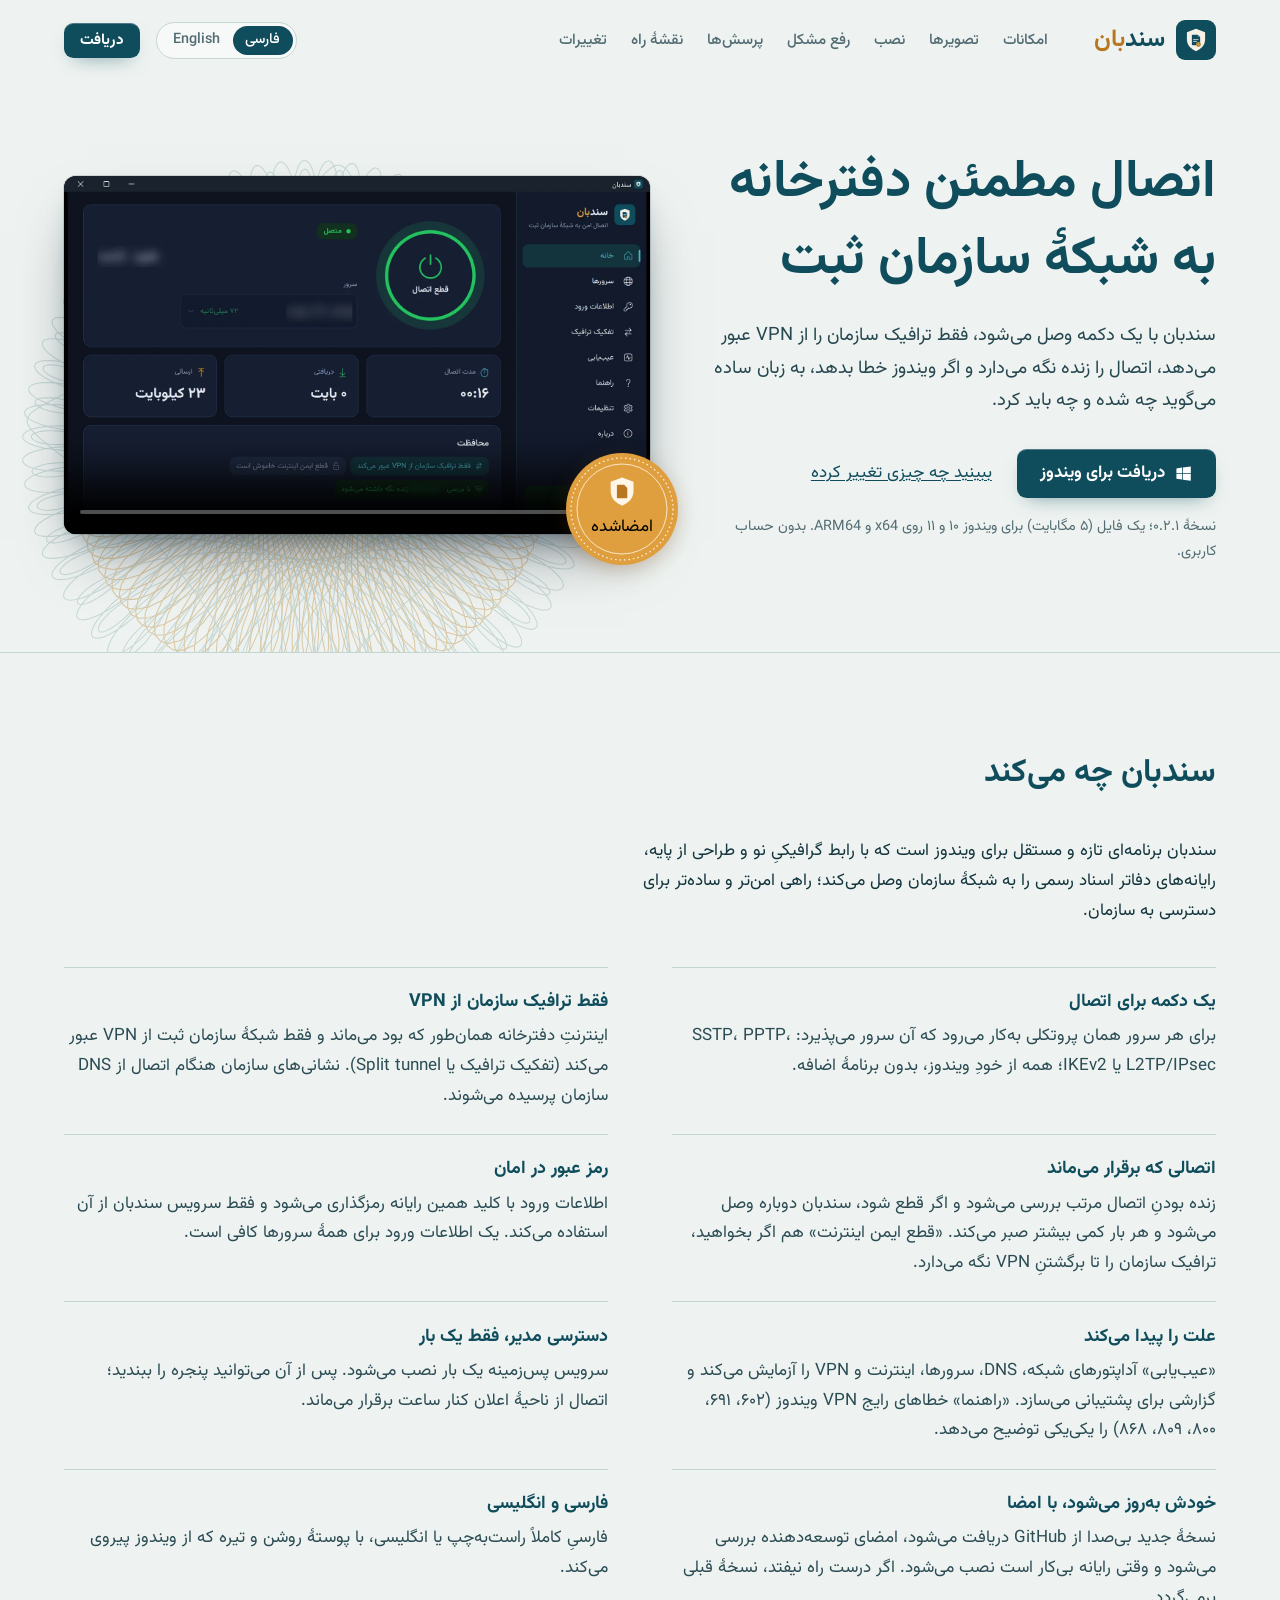
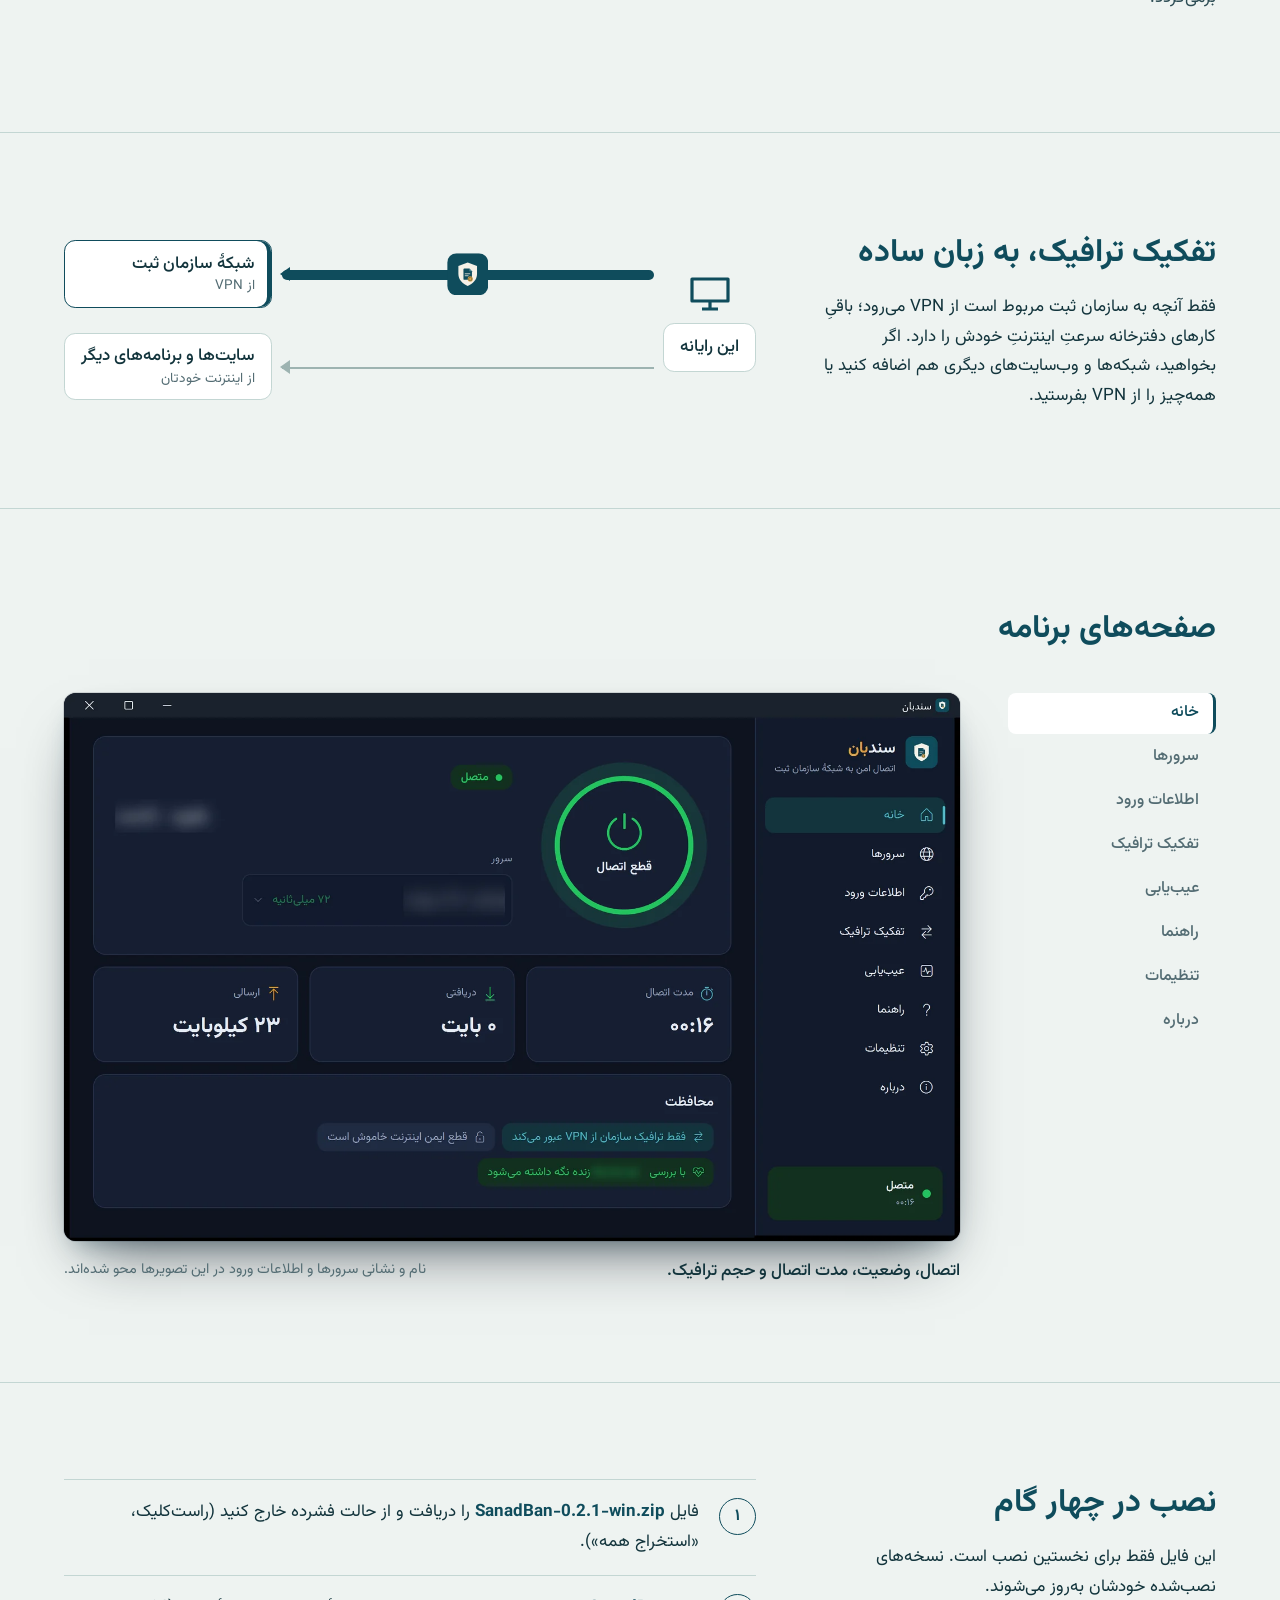
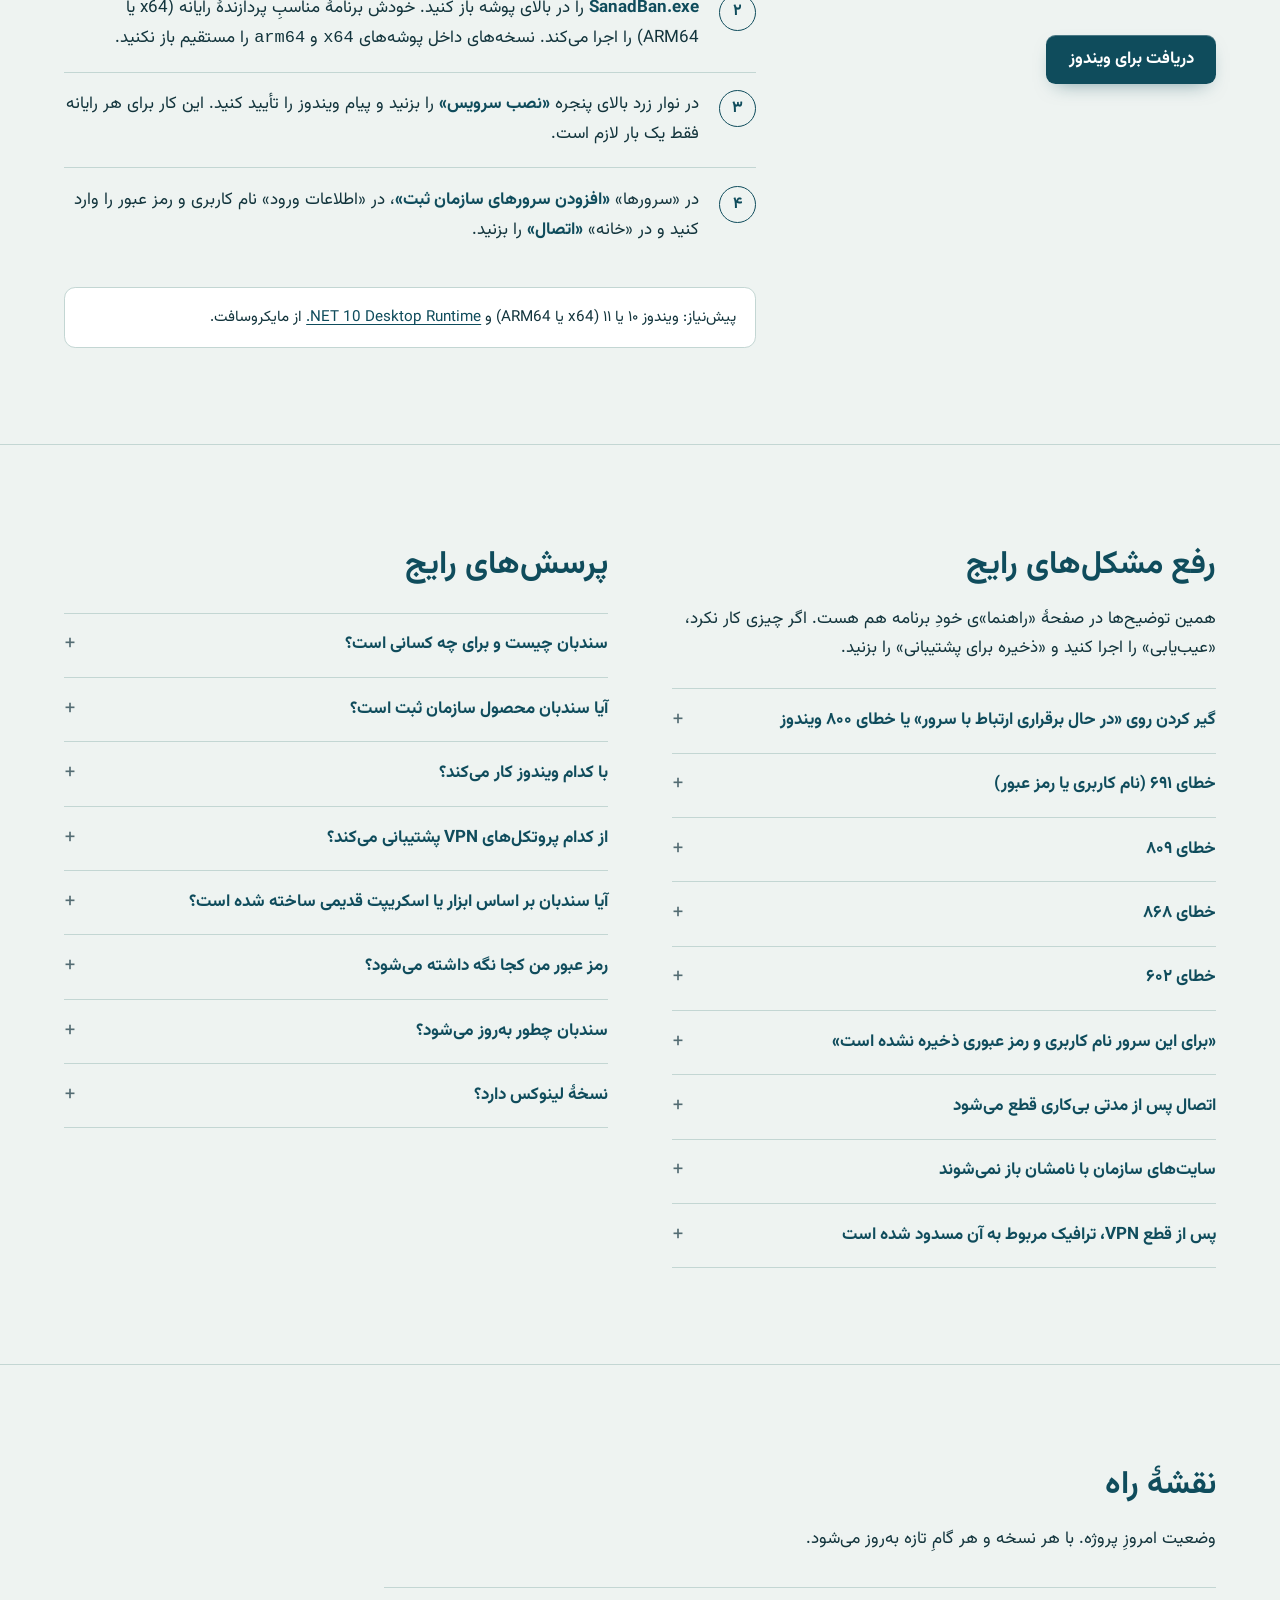
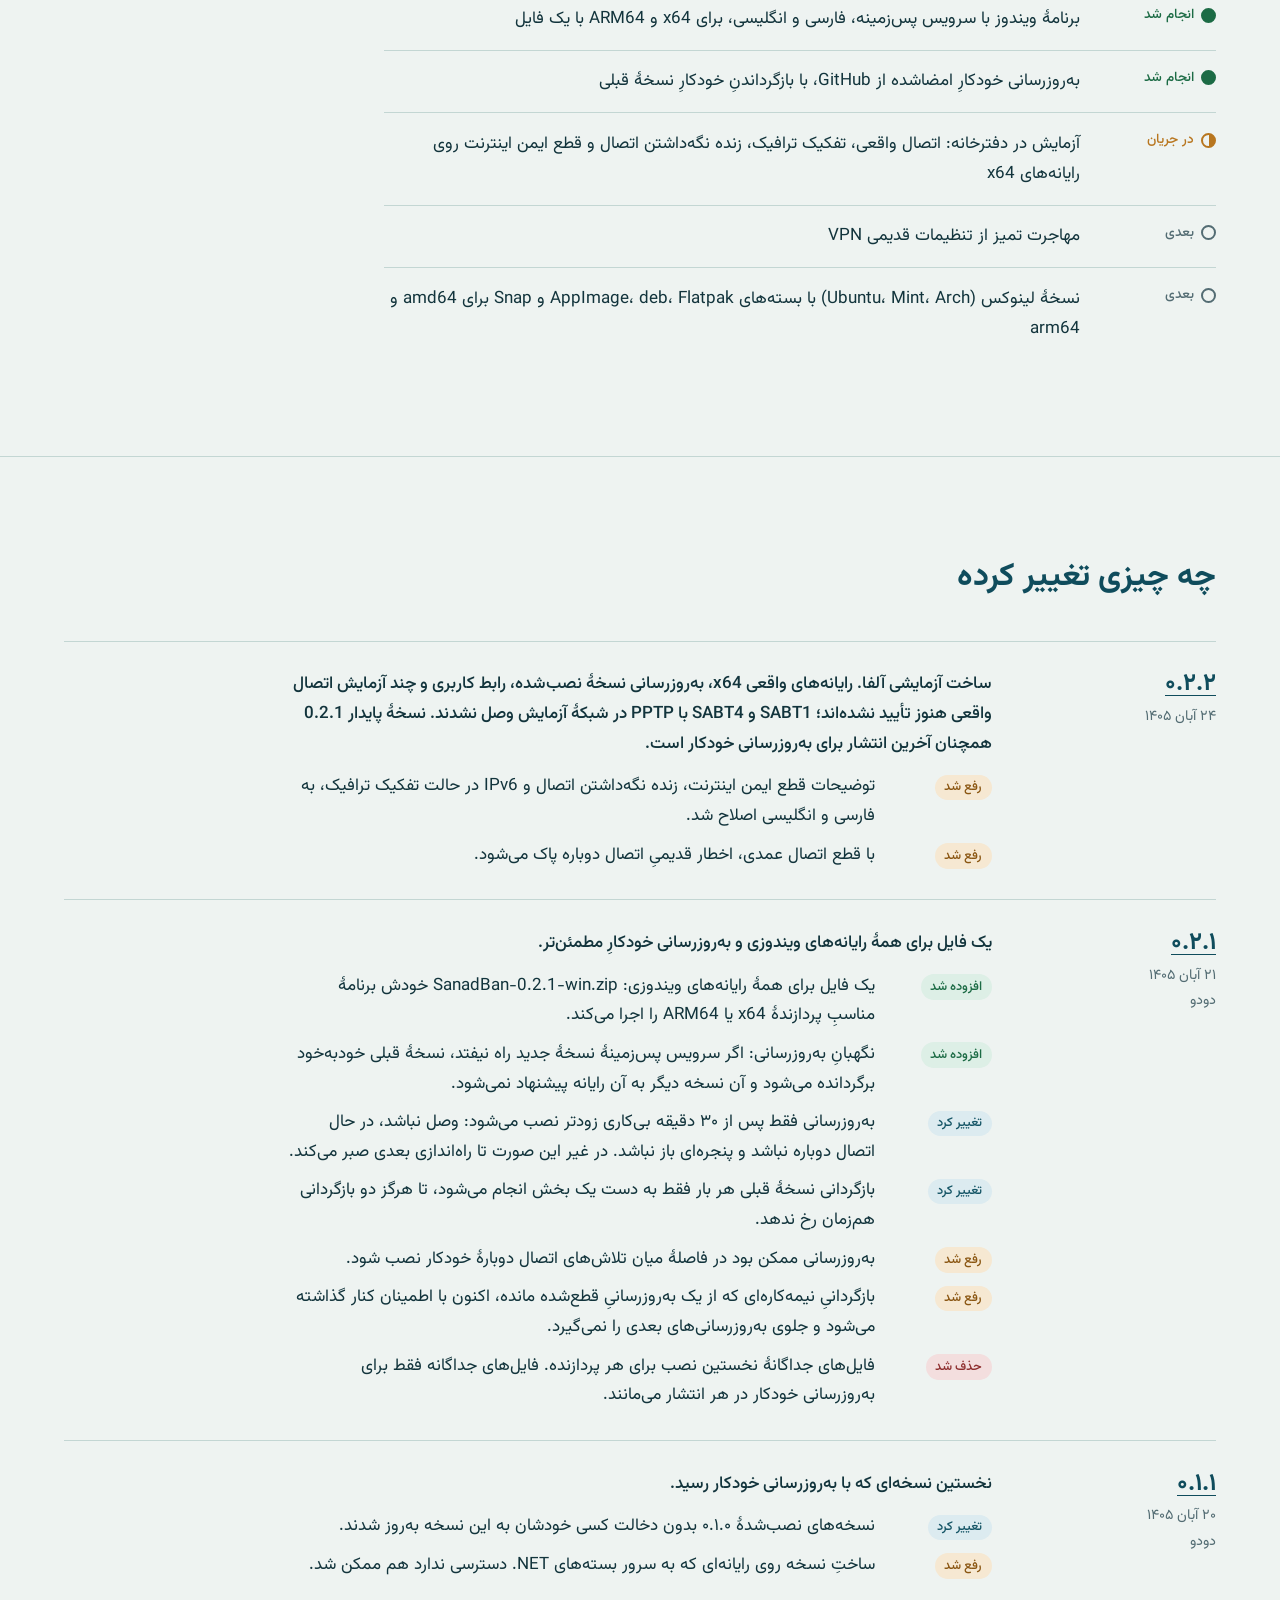
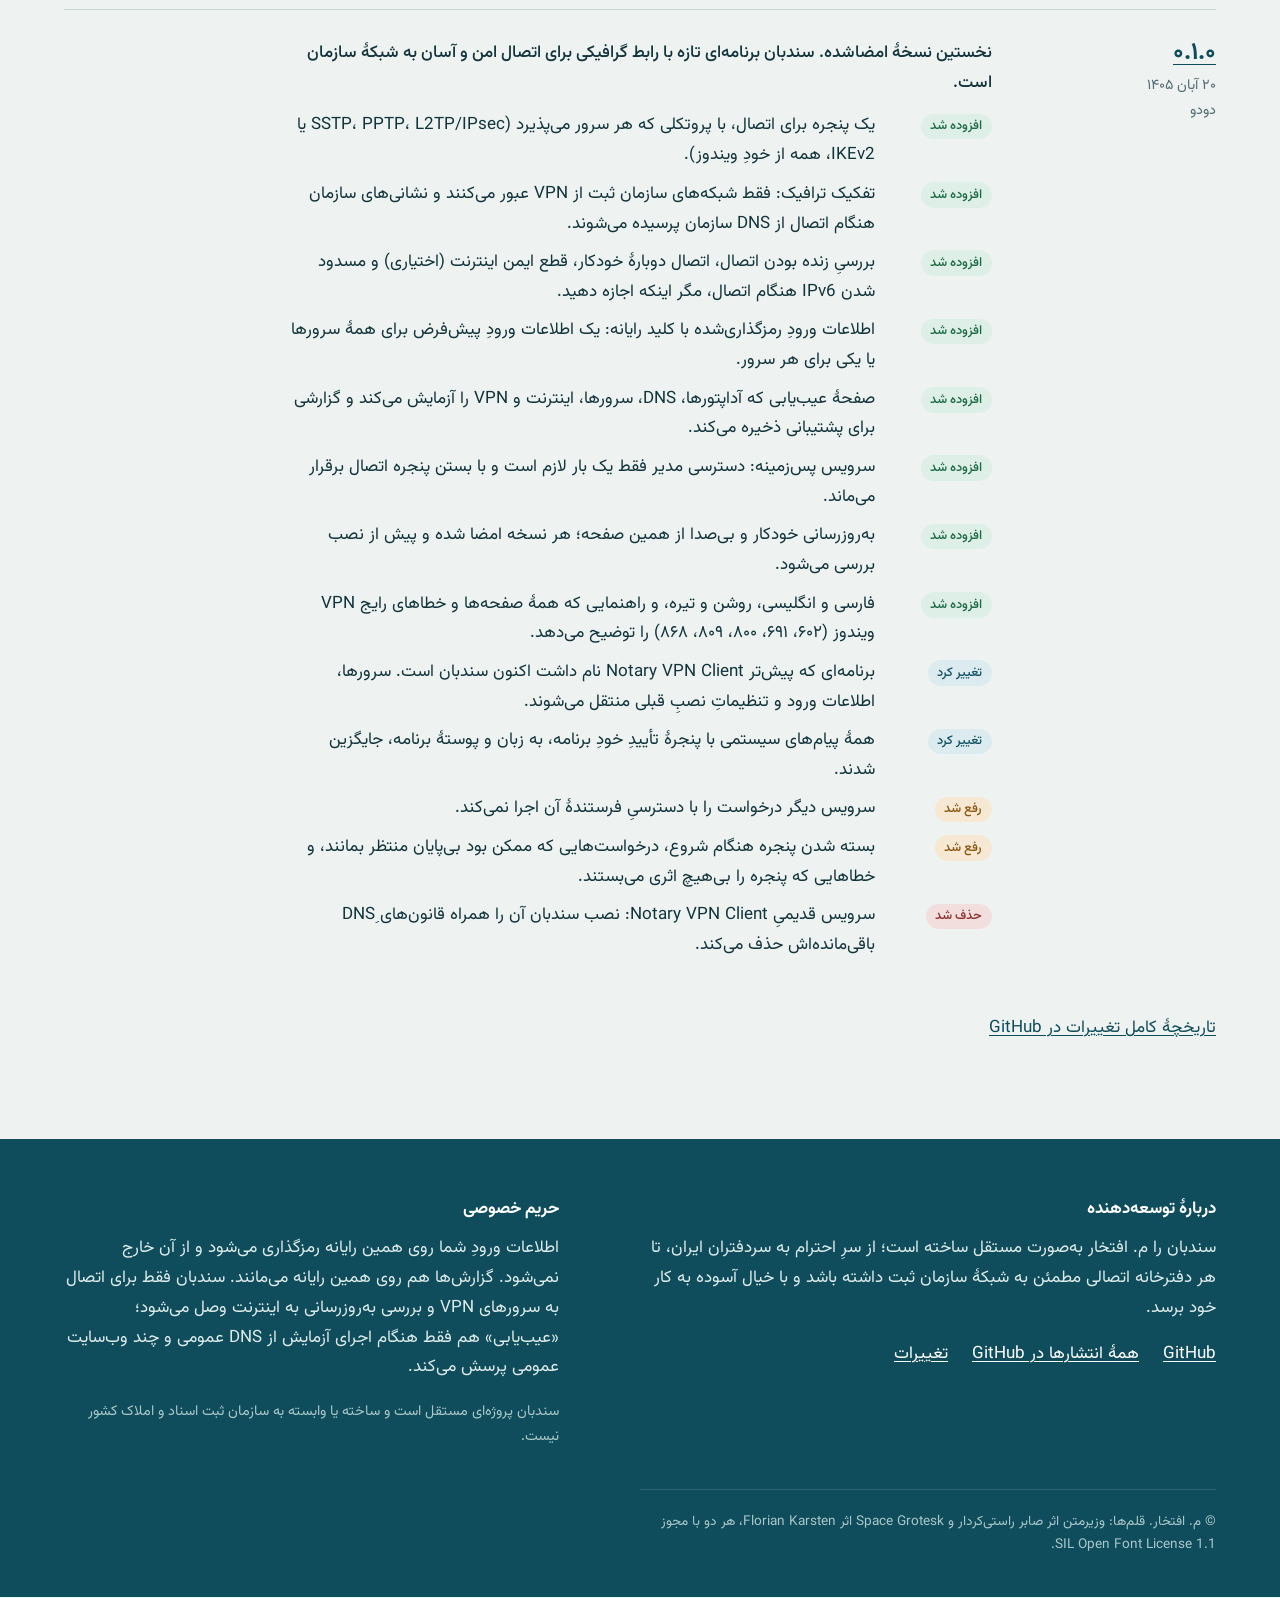
==== commit 54048c20: "Remove legacy script name from public content" ====
--- a/docs/index.html
+++ b/docs/index.html
@@ -28,7 +28,7 @@
 <link rel="apple-touch-icon" href="assets/icon-512.png">
 <link rel="preload" href="fonts/Vazirmatn-Regular.woff2" as="font" type="font/woff2" crossorigin>
 <link rel="stylesheet" href="style.css">
-<script type="application/ld+json">[{"@context":"https://schema.org","@type":"SoftwareApplication","name":"سندبان","alternateName":["SanadBan","Sanadban","Sanad Ban","Notary VPN Client"],"description":"سندبان برنامهٔ ویندوز برای اتصال دفاتر اسناد رسمی به شبکهٔ سازمان ثبت اسناد و املاک از راه VPN است: اتصال با یک دکمه، تفکیک ترافیک، اتصال دوبارهٔ خودکار، عیب‌یابی خطاهای VPN ویندوز و به‌روزرسانی خودکارِ امضاشده.","url":"https://mneftekhar.github.io/sanadban-releases/","inLanguage":"fa","applicationCategory":"SecurityApplication","applicationSubCategory":"VPN client","operatingSystem":"Windows 10, Windows 11","processorRequirements":"x64, ARM64","softwareRequirements":".NET 10 Desktop Runtime","softwareVersion":"0.2.1","datePublished":"2026-11-12","downloadUrl":"https://github.com/mneftekhar/sanadban-releases/releases/download/v0.2.1/SanadBan-0.2.1-win.zip","releaseNotes":"https://mneftekhar.github.io/sanadban-releases/#changes","screenshot":"https://mneftekhar.github.io/sanadban-releases/assets/home-fa.webp","author":{"@type":"Person","name":"م. افتخار","url":"https://github.com/mneftekhar"},"image":"https://mneftekhar.github.io/sanadban-releases/assets/icon-512.png"},{"@context":"https://schema.org","@type":"FAQPage","inLanguage":"fa","mainEntity":[{"@type":"Question","name":"سندبان چیست و برای چه کسانی است؟","acceptedAnswer":{"@type":"Answer","text":"برنامه‌ای برای ویندوز که رایانه‌های دفاتر اسناد رسمی (دفترخانه‌ها) را از راه VPN به شبکهٔ سازمان ثبت اسناد و املاک وصل می‌کند؛ برای سردفتران، دفتریاران، کارکنان دفترخانه و پشتیبان‌های فنی آن‌ها."}},{"@type":"Question","name":"آیا سندبان محصول سازمان ثبت است؟","acceptedAnswer":{"@type":"Answer","text":"خیر. سندبان را م. افتخار به‌صورت مستقل ساخته است و ساخته یا وابسته به سازمان ثبت اسناد و املاک کشور نیست. نام کاربری و رمز عبور VPN را همچنان سازمان به دفترخانه می‌دهد."}},{"@type":"Question","name":"با کدام ویندوز کار می‌کند؟","acceptedAnswer":{"@type":"Answer","text":"ویندوز ۱۰ و ۱۱، روی رایانه‌های x64 (اینتل و AMD) و ARM64، با یک فایلِ مشترک. ‎.NET 10 Desktop Runtime‎ مایکروسافت هم باید نصب باشد."}},{"@type":"Question","name":"از کدام پروتکل‌های VPN پشتیبانی می‌کند؟","acceptedAnswer":{"@type":"Answer","text":"SSTP، PPTP، L2TP/IPsec و IKEv2؛ همان پروتکل‌هایی که خودِ ویندوز دارد. برای هر سرور همان پروتکلی به‌کار می‌رود که آن سرور می‌پذیرد."}},{"@type":"Question","name":"آیا جای اسکریپت SsarSplitTunnel را می‌گیرد؟","acceptedAnswer":{"@type":"Answer","text":"بله؛ سندبان جای آن اسکریپت‌ها و اتصال‌های جداگانهٔ VPN ویندوز را می‌گیرد. گامی که رایانه‌ای را که پیش‌تر اسکریپت داشته به‌طور تمیز تحویل بگیرد در نقشهٔ راه است."}},{"@type":"Question","name":"رمز عبور من کجا نگه داشته می‌شود؟","acceptedAnswer":{"@type":"Answer","text":"روی همان رایانه، رمزگذاری‌شده با کلیدِ رایانه، و فقط سرویس سندبان از آن استفاده می‌کند. جز به سرور VPN هنگام اتصال، به هیچ جا فرستاده نمی‌شود."}},{"@type":"Question","name":"سندبان چطور به‌روز می‌شود؟","acceptedAnswer":{"@type":"Answer","text":"خودکار و بی‌صدا. سرویس پس‌زمینه نسخهٔ جدید را از همین صفحهٔ GitHub دریافت می‌کند، امضای توسعه‌دهنده را بررسی می‌کند و هنگام بی‌کاری یا راه‌اندازی دوباره نصب می‌کند؛ هرگز در میانهٔ اتصال."}},{"@type":"Question","name":"نسخهٔ لینوکس دارد؟","acceptedAnswer":{"@type":"Answer","text":"هنوز نه. پس از آزمایشِ کاملِ نسخهٔ ویندوز، نسخهٔ لینوکس با همین طراحی برای Ubuntu، Mint و Arch ساخته می‌شود."}},{"@type":"Question","name":"گیر کردن روی «در حال برقراری ارتباط با سرور» یا خطای ۸۰۰ ویندوز","acceptedAnswer":{"@type":"Answer","text":"سرور پاسخ نمی‌دهد. معمولاً خاموش است، خارج از زمانِ در دسترس بودنش است، در این شبکه مسدود است یا روی پروتکلی تنظیم شده که نمی‌پذیرد. «عیب‌یابی» را اجرا کنید: بخش «سرورها» نشان می‌دهد کدام درگاه‌ها پاسخ می‌دهند."}},{"@type":"Question","name":"خطای ۶۹۱ (نام کاربری یا رمز عبور)","acceptedAnswer":{"@type":"Answer","text":"نام کاربری یا رمز عبور پذیرفته نشد. آن‌ها را در صفحهٔ «اطلاعات ورود» بررسی کنید («تغییر» را بزنید و رمز را دوباره وارد کنید). اگر درست است، ممکن است حساب قفل یا منقضی شده باشد؛ از سازمان بپرسید."}},{"@type":"Question","name":"خطای ۸۰۹","acceptedAnswer":{"@type":"Answer","text":"شبکهٔ میان این رایانه و سرور، اتصال را مسدود کرد. در PPTP و L2TP/IPsec پشت برخی مودم‌ها و ارائه‌دهندگان اینترنت رایج است؛ معمولاً سرورِ SSTP کار می‌کند."}},{"@type":"Question","name":"خطای ۸۶۸","acceptedAnswer":{"@type":"Answer","text":"نام سرور پیدا نشد. اتصال اینترنت را بررسی و «عیب‌یابی» را اجرا کنید؛ بخش DNS نشان می‌دهد کدام سرور DNS پاسخ نمی‌دهد."}},{"@type":"Question","name":"خطای ۶۰۲","acceptedAnswer":{"@type":"Answer","text":"ویندوز گمان می‌کند یک درگاهِ اتصال از قبل باز است؛ معمولاً پس از اتصالی که درست بسته نشده. راه‌اندازی دوبارهٔ رایانه آن را برطرف می‌کند."}},{"@type":"Question","name":"«برای این سرور نام کاربری و رمز عبوری ذخیره نشده است»","acceptedAnswer":{"@type":"Answer","text":"در صفحهٔ «اطلاعات ورود»، برای همهٔ سرورها یا همان سرور، اطلاعات ورود اضافه کنید."}},{"@type":"Question","name":"اتصال پس از مدتی بی‌کاری قطع می‌شود","acceptedAnswer":{"@type":"Answer","text":"مطمئن شوید «زنده نگه‌داشتن اتصال» روشن است (صفحهٔ «تفکیک ترافیک»). این ویژگی ترافیک دوره‌ای می‌فرستد؛ ممکن است پاسخ ping مسدود باشد در حالی که اتصال فعال می‌ماند. دسترس‌پذیری سازمان و پایداری اتصال را بررسی کنید، نه فقط ping را."}},{"@type":"Question","name":"سایت‌های سازمان با نامشان باز نمی‌شوند","acceptedAnswer":{"@type":"Answer","text":"وصل شوید و «عیب‌یابی» را اجرا کنید: بخش «اتصال VPN» نشان می‌دهد قانون DNS سازمان فعال است یا نه."}},{"@type":"Question","name":"پس از قطع VPN، ترافیک مربوط به آن مسدود شده است","acceptedAnswer":{"@type":"Answer","text":"این کارِ «قطع ایمن اینترنت» برای محافظت از شماست. در تفکیک ترافیک فقط ترافیک سازمان مسدود می‌شود و اینترنت معمولی کار می‌کند؛ وقتی همه‌چیز از VPN می‌رود، اینترنت مسدود می‌شود. دوباره وصل شوید یا در صفحهٔ «خانه»، «عبور ترافیک بیرون از VPN را تا اتصال بعدی آزاد کن» را بزنید."}}]},{"@context":"https://schema.org","@type":"WebSite","name":"سندبان","alternateName":["SanadBan","سندبان","Sanadban","Sanad Ban","Notary VPN Client"],"url":"https://mneftekhar.github.io/sanadban-releases/","inLanguage":"fa"}]</script>
+<script type="application/ld+json">[{"@context":"https://schema.org","@type":"SoftwareApplication","name":"سندبان","alternateName":["SanadBan","Sanadban","Sanad Ban","Notary VPN Client"],"description":"سندبان برنامهٔ ویندوز برای اتصال دفاتر اسناد رسمی به شبکهٔ سازمان ثبت اسناد و املاک از راه VPN است: اتصال با یک دکمه، تفکیک ترافیک، اتصال دوبارهٔ خودکار، عیب‌یابی خطاهای VPN ویندوز و به‌روزرسانی خودکارِ امضاشده.","url":"https://mneftekhar.github.io/sanadban-releases/","inLanguage":"fa","applicationCategory":"SecurityApplication","applicationSubCategory":"VPN client","operatingSystem":"Windows 10, Windows 11","processorRequirements":"x64, ARM64","softwareRequirements":".NET 10 Desktop Runtime","softwareVersion":"0.2.1","datePublished":"2026-11-12","downloadUrl":"https://github.com/mneftekhar/sanadban-releases/releases/download/v0.2.1/SanadBan-0.2.1-win.zip","releaseNotes":"https://mneftekhar.github.io/sanadban-releases/#changes","screenshot":"https://mneftekhar.github.io/sanadban-releases/assets/home-fa.webp","author":{"@type":"Person","name":"م. افتخار","url":"https://github.com/mneftekhar"},"image":"https://mneftekhar.github.io/sanadban-releases/assets/icon-512.png"},{"@context":"https://schema.org","@type":"FAQPage","inLanguage":"fa","mainEntity":[{"@type":"Question","name":"سندبان چیست و برای چه کسانی است؟","acceptedAnswer":{"@type":"Answer","text":"برنامه‌ای برای ویندوز که رایانه‌های دفاتر اسناد رسمی (دفترخانه‌ها) را از راه VPN به شبکهٔ سازمان ثبت اسناد و املاک وصل می‌کند؛ برای سردفتران، دفتریاران، کارکنان دفترخانه و پشتیبان‌های فنی آن‌ها."}},{"@type":"Question","name":"آیا سندبان محصول سازمان ثبت است؟","acceptedAnswer":{"@type":"Answer","text":"خیر. سندبان را م. افتخار به‌صورت مستقل ساخته است و ساخته یا وابسته به سازمان ثبت اسناد و املاک کشور نیست. نام کاربری و رمز عبور VPN را همچنان سازمان به دفترخانه می‌دهد."}},{"@type":"Question","name":"با کدام ویندوز کار می‌کند؟","acceptedAnswer":{"@type":"Answer","text":"ویندوز ۱۰ و ۱۱، روی رایانه‌های x64 (اینتل و AMD) و ARM64، با یک فایلِ مشترک. ‎.NET 10 Desktop Runtime‎ مایکروسافت هم باید نصب باشد."}},{"@type":"Question","name":"از کدام پروتکل‌های VPN پشتیبانی می‌کند؟","acceptedAnswer":{"@type":"Answer","text":"SSTP، PPTP، L2TP/IPsec و IKEv2؛ همان پروتکل‌هایی که خودِ ویندوز دارد. برای هر سرور همان پروتکلی به‌کار می‌رود که آن سرور می‌پذیرد."}},{"@type":"Question","name":"آیا سندبان بر اساس ابزار یا اسکریپت قدیمی ساخته شده است؟","acceptedAnswer":{"@type":"Answer","text":"خیر. سندبان برنامه‌ای تازه با رابط گرافیکی و طراحی مستقل است که از پایه برای اتصال امن‌تر و آسان‌تر دفترخانه به شبکهٔ سازمان ساخته شده است."}},{"@type":"Question","name":"رمز عبور من کجا نگه داشته می‌شود؟","acceptedAnswer":{"@type":"Answer","text":"روی همان رایانه، رمزگذاری‌شده با کلیدِ رایانه، و فقط سرویس سندبان از آن استفاده می‌کند. جز به سرور VPN هنگام اتصال، به هیچ جا فرستاده نمی‌شود."}},{"@type":"Question","name":"سندبان چطور به‌روز می‌شود؟","acceptedAnswer":{"@type":"Answer","text":"خودکار و بی‌صدا. سرویس پس‌زمینه نسخهٔ جدید را از همین صفحهٔ GitHub دریافت می‌کند، امضای توسعه‌دهنده را بررسی می‌کند و هنگام بی‌کاری یا راه‌اندازی دوباره نصب می‌کند؛ هرگز در میانهٔ اتصال."}},{"@type":"Question","name":"نسخهٔ لینوکس دارد؟","acceptedAnswer":{"@type":"Answer","text":"هنوز نه. پس از آزمایشِ کاملِ نسخهٔ ویندوز، نسخهٔ لینوکس با همین طراحی برای Ubuntu، Mint و Arch ساخته می‌شود."}},{"@type":"Question","name":"گیر کردن روی «در حال برقراری ارتباط با سرور» یا خطای ۸۰۰ ویندوز","acceptedAnswer":{"@type":"Answer","text":"سرور پاسخ نمی‌دهد. معمولاً خاموش است، خارج از زمانِ در دسترس بودنش است، در این شبکه مسدود است یا روی پروتکلی تنظیم شده که نمی‌پذیرد. «عیب‌یابی» را اجرا کنید: بخش «سرورها» نشان می‌دهد کدام درگاه‌ها پاسخ می‌دهند."}},{"@type":"Question","name":"خطای ۶۹۱ (نام کاربری یا رمز عبور)","acceptedAnswer":{"@type":"Answer","text":"نام کاربری یا رمز عبور پذیرفته نشد. آن‌ها را در صفحهٔ «اطلاعات ورود» بررسی کنید («تغییر» را بزنید و رمز را دوباره وارد کنید). اگر درست است، ممکن است حساب قفل یا منقضی شده باشد؛ از سازمان بپرسید."}},{"@type":"Question","name":"خطای ۸۰۹","acceptedAnswer":{"@type":"Answer","text":"شبکهٔ میان این رایانه و سرور، اتصال را مسدود کرد. در PPTP و L2TP/IPsec پشت برخی مودم‌ها و ارائه‌دهندگان اینترنت رایج است؛ معمولاً سرورِ SSTP کار می‌کند."}},{"@type":"Question","name":"خطای ۸۶۸","acceptedAnswer":{"@type":"Answer","text":"نام سرور پیدا نشد. اتصال اینترنت را بررسی و «عیب‌یابی» را اجرا کنید؛ بخش DNS نشان می‌دهد کدام سرور DNS پاسخ نمی‌دهد."}},{"@type":"Question","name":"خطای ۶۰۲","acceptedAnswer":{"@type":"Answer","text":"ویندوز گمان می‌کند یک درگاهِ اتصال از قبل باز است؛ معمولاً پس از اتصالی که درست بسته نشده. راه‌اندازی دوبارهٔ رایانه آن را برطرف می‌کند."}},{"@type":"Question","name":"«برای این سرور نام کاربری و رمز عبوری ذخیره نشده است»","acceptedAnswer":{"@type":"Answer","text":"در صفحهٔ «اطلاعات ورود»، برای همهٔ سرورها یا همان سرور، اطلاعات ورود اضافه کنید."}},{"@type":"Question","name":"اتصال پس از مدتی بی‌کاری قطع می‌شود","acceptedAnswer":{"@type":"Answer","text":"مطمئن شوید «زنده نگه‌داشتن اتصال» روشن است (صفحهٔ «تفکیک ترافیک»). این ویژگی ترافیک دوره‌ای می‌فرستد؛ ممکن است پاسخ ping مسدود باشد در حالی که اتصال فعال می‌ماند. دسترس‌پذیری سازمان و پایداری اتصال را بررسی کنید، نه فقط ping را."}},{"@type":"Question","name":"سایت‌های سازمان با نامشان باز نمی‌شوند","acceptedAnswer":{"@type":"Answer","text":"وصل شوید و «عیب‌یابی» را اجرا کنید: بخش «اتصال VPN» نشان می‌دهد قانون DNS سازمان فعال است یا نه."}},{"@type":"Question","name":"پس از قطع VPN، ترافیک مربوط به آن مسدود شده است","acceptedAnswer":{"@type":"Answer","text":"این کارِ «قطع ایمن اینترنت» برای محافظت از شماست. در تفکیک ترافیک فقط ترافیک سازمان مسدود می‌شود و اینترنت معمولی کار می‌کند؛ وقتی همه‌چیز از VPN می‌رود، اینترنت مسدود می‌شود. دوباره وصل شوید یا در صفحهٔ «خانه»، «عبور ترافیک بیرون از VPN را تا اتصال بعدی آزاد کن» را بزنید."}}]},{"@context":"https://schema.org","@type":"WebSite","name":"سندبان","alternateName":["SanadBan","سندبان","Sanadban","Sanad Ban","Notary VPN Client"],"url":"https://mneftekhar.github.io/sanadban-releases/","inLanguage":"fa"}]</script>
 <script>
 /* Persian for visitors from Iran, English elsewhere. A language chosen on this site always wins. Crawlers are never
    redirected, so each language keeps its own address in search results. */
@@ -112,7 +112,7 @@
 <section class="does" id="features" aria-labelledby="features-h">
   <div class="wrap">
     <h2 id="features-h">سندبان چه می‌کند</h2>
-    <p class="lead" style="margin-bottom:2.5rem">سندبان برنامه‌ای برای ویندوز است که رایانه‌های دفاتر اسناد رسمی را از راه سرورهای VPN سازمان ثبت اسناد و املاک به شبکهٔ سازمان وصل می‌کند. جای اتصال‌های جداگانهٔ VPN ویندوز و اسکریپت‌های SsarSplitTunnel را می‌گیرد.</p>
+    <p class="lead" style="margin-bottom:2.5rem">سندبان برنامه‌ای تازه و مستقل برای ویندوز است که با رابط گرافیکیِ نو و طراحی از پایه، رایانه‌های دفاتر اسناد رسمی را به شبکهٔ سازمان وصل می‌کند؛ راهی امن‌تر و ساده‌تر برای دسترسی به سازمان.</p>
     <dl class="clauses"><div class="clause"><dt>یک دکمه برای اتصال</dt><dd>برای هر سرور همان پروتکلی به‌کار می‌رود که آن سرور می‌پذیرد: SSTP، PPTP، L2TP/IPsec یا IKEv2؛ همه از خودِ ویندوز، بدون برنامهٔ اضافه.</dd></div><div class="clause"><dt>فقط ترافیک سازمان از VPN</dt><dd>اینترنتِ دفترخانه همان‌طور که بود می‌ماند و فقط شبکهٔ سازمان ثبت از VPN عبور می‌کند (تفکیک ترافیک یا Split tunnel). نشانی‌های سازمان هنگام اتصال از DNS سازمان پرسیده می‌شوند.</dd></div><div class="clause"><dt>اتصالی که برقرار می‌ماند</dt><dd>زنده بودنِ اتصال مرتب بررسی می‌شود و اگر قطع شود، سندبان دوباره وصل می‌شود و هر بار کمی بیشتر صبر می‌کند. «قطع ایمن اینترنت» هم اگر بخواهید، ترافیک سازمان را تا برگشتنِ VPN نگه می‌دارد.</dd></div><div class="clause"><dt>رمز عبور در امان</dt><dd>اطلاعات ورود با کلید همین رایانه رمزگذاری می‌شود و فقط سرویس سندبان از آن استفاده می‌کند. یک اطلاعات ورود برای همهٔ سرورها کافی است.</dd></div><div class="clause"><dt>علت را پیدا می‌کند</dt><dd>«عیب‌یابی» آداپتورهای شبکه، DNS، سرورها، اینترنت و VPN را آزمایش می‌کند و گزارشی برای پشتیبانی می‌سازد. «راهنما» خطاهای رایج VPN ویندوز (۶۰۲، ۶۹۱، ۸۰۰، ۸۰۹، ۸۶۸) را یکی‌یکی توضیح می‌دهد.</dd></div><div class="clause"><dt>دسترسی مدیر، فقط یک بار</dt><dd>سرویس پس‌زمینه یک بار نصب می‌شود. پس از آن می‌توانید پنجره را ببندید؛ اتصال از ناحیهٔ اعلان کنار ساعت برقرار می‌ماند.</dd></div><div class="clause"><dt>خودش به‌روز می‌شود، با امضا</dt><dd>نسخهٔ جدید بی‌صدا از GitHub دریافت می‌شود، امضای توسعه‌دهنده بررسی می‌شود و وقتی رایانه بی‌کار است نصب می‌شود. اگر درست راه نیفتد، نسخهٔ قبلی برمی‌گردد.</dd></div><div class="clause"><dt>فارسی و انگلیسی</dt><dd>فارسیِ کاملاً راست‌به‌چپ یا انگلیسی، با پوستهٔ روشن و تیره که از ویندوز پیروی می‌کند.</dd></div></dl>
   </div>
 </section>
@@ -174,7 +174,7 @@
     </div>
     <div id="faq">
       <h2>پرسش‌های رایج</h2>
-      <div class="qa"><details><summary>سندبان چیست و برای چه کسانی است؟</summary><p>برنامه‌ای برای ویندوز که رایانه‌های دفاتر اسناد رسمی (دفترخانه‌ها) را از راه VPN به شبکهٔ سازمان ثبت اسناد و املاک وصل می‌کند؛ برای سردفتران، دفتریاران، کارکنان دفترخانه و پشتیبان‌های فنی آن‌ها.</p></details><details><summary>آیا سندبان محصول سازمان ثبت است؟</summary><p>خیر. سندبان را م. افتخار به‌صورت مستقل ساخته است و ساخته یا وابسته به سازمان ثبت اسناد و املاک کشور نیست. نام کاربری و رمز عبور VPN را همچنان سازمان به دفترخانه می‌دهد.</p></details><details><summary>با کدام ویندوز کار می‌کند؟</summary><p>ویندوز ۱۰ و ۱۱، روی رایانه‌های x64 (اینتل و AMD) و ARM64، با یک فایلِ مشترک. ‎.NET 10 Desktop Runtime‎ مایکروسافت هم باید نصب باشد.</p></details><details><summary>از کدام پروتکل‌های VPN پشتیبانی می‌کند؟</summary><p>SSTP، PPTP، L2TP/IPsec و IKEv2؛ همان پروتکل‌هایی که خودِ ویندوز دارد. برای هر سرور همان پروتکلی به‌کار می‌رود که آن سرور می‌پذیرد.</p></details><details><summary>آیا جای اسکریپت SsarSplitTunnel را می‌گیرد؟</summary><p>بله؛ سندبان جای آن اسکریپت‌ها و اتصال‌های جداگانهٔ VPN ویندوز را می‌گیرد. گامی که رایانه‌ای را که پیش‌تر اسکریپت داشته به‌طور تمیز تحویل بگیرد در نقشهٔ راه است.</p></details><details><summary>رمز عبور من کجا نگه داشته می‌شود؟</summary><p>روی همان رایانه، رمزگذاری‌شده با کلیدِ رایانه، و فقط سرویس سندبان از آن استفاده می‌کند. جز به سرور VPN هنگام اتصال، به هیچ جا فرستاده نمی‌شود.</p></details><details><summary>سندبان چطور به‌روز می‌شود؟</summary><p>خودکار و بی‌صدا. سرویس پس‌زمینه نسخهٔ جدید را از همین صفحهٔ GitHub دریافت می‌کند، امضای توسعه‌دهنده را بررسی می‌کند و هنگام بی‌کاری یا راه‌اندازی دوباره نصب می‌کند؛ هرگز در میانهٔ اتصال.</p></details><details><summary>نسخهٔ لینوکس دارد؟</summary><p>هنوز نه. پس از آزمایشِ کاملِ نسخهٔ ویندوز، نسخهٔ لینوکس با همین طراحی برای Ubuntu، Mint و Arch ساخته می‌شود.</p></details></div>
+      <div class="qa"><details><summary>سندبان چیست و برای چه کسانی است؟</summary><p>برنامه‌ای برای ویندوز که رایانه‌های دفاتر اسناد رسمی (دفترخانه‌ها) را از راه VPN به شبکهٔ سازمان ثبت اسناد و املاک وصل می‌کند؛ برای سردفتران، دفتریاران، کارکنان دفترخانه و پشتیبان‌های فنی آن‌ها.</p></details><details><summary>آیا سندبان محصول سازمان ثبت است؟</summary><p>خیر. سندبان را م. افتخار به‌صورت مستقل ساخته است و ساخته یا وابسته به سازمان ثبت اسناد و املاک کشور نیست. نام کاربری و رمز عبور VPN را همچنان سازمان به دفترخانه می‌دهد.</p></details><details><summary>با کدام ویندوز کار می‌کند؟</summary><p>ویندوز ۱۰ و ۱۱، روی رایانه‌های x64 (اینتل و AMD) و ARM64، با یک فایلِ مشترک. ‎.NET 10 Desktop Runtime‎ مایکروسافت هم باید نصب باشد.</p></details><details><summary>از کدام پروتکل‌های VPN پشتیبانی می‌کند؟</summary><p>SSTP، PPTP، L2TP/IPsec و IKEv2؛ همان پروتکل‌هایی که خودِ ویندوز دارد. برای هر سرور همان پروتکلی به‌کار می‌رود که آن سرور می‌پذیرد.</p></details><details><summary>آیا سندبان بر اساس ابزار یا اسکریپت قدیمی ساخته شده است؟</summary><p>خیر. سندبان برنامه‌ای تازه با رابط گرافیکی و طراحی مستقل است که از پایه برای اتصال امن‌تر و آسان‌تر دفترخانه به شبکهٔ سازمان ساخته شده است.</p></details><details><summary>رمز عبور من کجا نگه داشته می‌شود؟</summary><p>روی همان رایانه، رمزگذاری‌شده با کلیدِ رایانه، و فقط سرویس سندبان از آن استفاده می‌کند. جز به سرور VPN هنگام اتصال، به هیچ جا فرستاده نمی‌شود.</p></details><details><summary>سندبان چطور به‌روز می‌شود؟</summary><p>خودکار و بی‌صدا. سرویس پس‌زمینه نسخهٔ جدید را از همین صفحهٔ GitHub دریافت می‌کند، امضای توسعه‌دهنده را بررسی می‌کند و هنگام بی‌کاری یا راه‌اندازی دوباره نصب می‌کند؛ هرگز در میانهٔ اتصال.</p></details><details><summary>نسخهٔ لینوکس دارد؟</summary><p>هنوز نه. پس از آزمایشِ کاملِ نسخهٔ ویندوز، نسخهٔ لینوکس با همین طراحی برای Ubuntu، Mint و Arch ساخته می‌شود.</p></details></div>
     </div>
   </div>
 </section>
@@ -183,14 +183,14 @@
   <div class="wrap">
     <h2 id="roadmap-h">نقشهٔ راه</h2>
     <p class="lead" style="margin-top:1rem">وضعیت امروزِ پروژه. با هر نسخه و هر گامِ تازه به‌روز می‌شود.</p>
-    <ol class="road"><li class="done"><span class="st">انجام شد</span><span>برنامهٔ ویندوز با سرویس پس‌زمینه، فارسی و انگلیسی، برای x64 و ARM64 با یک فایل</span></li><li class="done"><span class="st">انجام شد</span><span>به‌روزرسانی خودکارِ امضاشده از GitHub، با بازگرداندنِ خودکارِ نسخهٔ قبلی</span></li><li class="now"><span class="st">در جریان</span><span>آزمایش در دفترخانه: اتصال واقعی، تفکیک ترافیک، زنده نگه‌داشتن اتصال و قطع ایمن اینترنت روی رایانه‌های x64</span></li><li class="next"><span class="st">بعدی</span><span>تحویلِ تمیزِ رایانه‌هایی که اسکریپت SsarSplitTunnel داشتند</span></li><li class="next"><span class="st">بعدی</span><span>نسخهٔ لینوکس (Ubuntu، Mint، Arch) با بسته‌های AppImage، deb، Flatpak و Snap برای amd64 و arm64</span></li></ol>
+    <ol class="road"><li class="done"><span class="st">انجام شد</span><span>برنامهٔ ویندوز با سرویس پس‌زمینه، فارسی و انگلیسی، برای x64 و ARM64 با یک فایل</span></li><li class="done"><span class="st">انجام شد</span><span>به‌روزرسانی خودکارِ امضاشده از GitHub، با بازگرداندنِ خودکارِ نسخهٔ قبلی</span></li><li class="now"><span class="st">در جریان</span><span>آزمایش در دفترخانه: اتصال واقعی، تفکیک ترافیک، زنده نگه‌داشتن اتصال و قطع ایمن اینترنت روی رایانه‌های x64</span></li><li class="next"><span class="st">بعدی</span><span>مهاجرت تمیز از تنظیمات قدیمی VPN</span></li><li class="next"><span class="st">بعدی</span><span>نسخهٔ لینوکس (Ubuntu، Mint، Arch) با بسته‌های AppImage، deb، Flatpak و Snap برای amd64 و arm64</span></li></ol>
   </div>
 </section>
 
 <section class="changes" id="changes" aria-labelledby="changes-h">
   <div class="wrap">
     <h2 id="changes-h">چه چیزی تغییر کرده</h2>
-    <div class="timeline"><article class="rel"><div><div class="ver"><a href="https://github.com/mneftekhar/sanadban-releases/releases/tag/v0.2.2">۰.۲.۲</a></div><div class="when"><time datetime="2026-11-15">۲۴ آبان ۱۴۰۵</time></div></div><div><p class="sum">ساخت آزمایشی آلفا. رایانه‌های واقعی x64، به‌روزرسانی نسخهٔ نصب‌شده، رابط کاربری و چند آزمایش اتصال واقعی هنوز تأیید نشده‌اند؛ SABT1 و SABT4 با PPTP در شبکهٔ آزمایش وصل نشدند. نسخهٔ پایدار 0.2.1 همچنان آخرین انتشار برای به‌روزرسانی خودکار است.</p><ul><li><span class="kind k-fixed">رفع شد</span><span>توضیحات قطع ایمن اینترنت، زنده نگه‌داشتن اتصال و IPv6 در حالت تفکیک ترافیک، به فارسی و انگلیسی اصلاح شد.</span></li><li><span class="kind k-fixed">رفع شد</span><span>با قطع اتصال عمدی، اخطار قدیمیِ اتصال دوباره پاک می‌شود.</span></li></ul></div></article><article class="rel"><div><div class="ver"><a href="https://github.com/mneftekhar/sanadban-releases/releases/tag/v0.2.1">۰.۲.۱</a></div><div class="when"><time datetime="2026-11-12">۲۱ آبان ۱۴۰۵</time><br>دودو</div></div><div><p class="sum">یک فایل برای همهٔ رایانه‌های ویندوزی و به‌روزرسانی خودکارِ مطمئن‌تر.</p><ul><li><span class="kind k-added">افزوده شد</span><span>یک فایل برای همهٔ رایانه‌های ویندوزی: SanadBan-0.2.1-win.zip خودش برنامهٔ مناسبِ پردازندهٔ x64 یا ARM64 را اجرا می‌کند.</span></li><li><span class="kind k-added">افزوده شد</span><span>نگهبانِ به‌روزرسانی: اگر سرویس پس‌زمینهٔ نسخهٔ جدید راه نیفتد، نسخهٔ قبلی خودبه‌خود برگردانده می‌شود و آن نسخه دیگر به آن رایانه پیشنهاد نمی‌شود.</span></li><li><span class="kind k-changed">تغییر کرد</span><span>به‌روزرسانی فقط پس از ۳۰ دقیقه بی‌کاری زودتر نصب می‌شود: وصل نباشد، در حال اتصال دوباره نباشد و پنجره‌ای باز نباشد. در غیر این صورت تا راه‌اندازی بعدی صبر می‌کند.</span></li><li><span class="kind k-changed">تغییر کرد</span><span>بازگردانی نسخهٔ قبلی هر بار فقط به دست یک بخش انجام می‌شود، تا هرگز دو بازگردانی هم‌زمان رخ ندهد.</span></li><li><span class="kind k-fixed">رفع شد</span><span>به‌روزرسانی ممکن بود در فاصلهٔ میان تلاش‌های اتصال دوبارهٔ خودکار نصب شود.</span></li><li><span class="kind k-fixed">رفع شد</span><span>بازگردانیِ نیمه‌کاره‌ای که از یک به‌روزرسانیِ قطع‌شده مانده، اکنون با اطمینان کنار گذاشته می‌شود و جلوی به‌روزرسانی‌های بعدی را نمی‌گیرد.</span></li><li><span class="kind k-removed">حذف شد</span><span>فایل‌های جداگانهٔ نخستین نصب برای هر پردازنده. فایل‌های جداگانه فقط برای به‌روزرسانی خودکار در هر انتشار می‌مانند.</span></li></ul></div></article><article class="rel"><div><div class="ver"><a href="https://github.com/mneftekhar/sanadban-releases/releases/tag/v0.1.1">۰.۱.۱</a></div><div class="when"><time datetime="2026-11-11">۲۰ آبان ۱۴۰۵</time><br>دودو</div></div><div><p class="sum">نخستین نسخه‌ای که با به‌روزرسانی خودکار رسید.</p><ul><li><span class="kind k-changed">تغییر کرد</span><span>نسخه‌های نصب‌شدهٔ ۰.۱.۰ بدون دخالت کسی خودشان به این نسخه به‌روز شدند.</span></li><li><span class="kind k-fixed">رفع شد</span><span>ساختِ نسخه روی رایانه‌ای که به سرور بسته‌های ‎.NET‎ دسترسی ندارد هم ممکن شد.</span></li></ul></div></article><article class="rel"><div><div class="ver"><a href="https://github.com/mneftekhar/sanadban-releases/releases/tag/v0.1.0">۰.۱.۰</a></div><div class="when"><time datetime="2026-11-11">۲۰ آبان ۱۴۰۵</time><br>دودو</div></div><div><p class="sum">نخستین نسخهٔ امضاشده. سندبان جای اتصال‌های جداگانهٔ VPN ویندوز و اسکریپت‌های SsarSplitTunnel را می‌گیرد.</p><ul><li><span class="kind k-added">افزوده شد</span><span>یک پنجره برای اتصال، با پروتکلی که هر سرور می‌پذیرد (SSTP، PPTP، L2TP/IPsec یا IKEv2، همه از خودِ ویندوز).</span></li><li><span class="kind k-added">افزوده شد</span><span>تفکیک ترافیک: فقط شبکه‌های سازمان ثبت از VPN عبور می‌کنند و نشانی‌های سازمان هنگام اتصال از DNS سازمان پرسیده می‌شوند.</span></li><li><span class="kind k-added">افزوده شد</span><span>بررسیِ زنده بودن اتصال، اتصال دوبارهٔ خودکار، قطع ایمن اینترنت (اختیاری) و مسدود شدن IPv6 هنگام اتصال، مگر اینکه اجازه دهید.</span></li><li><span class="kind k-added">افزوده شد</span><span>اطلاعات ورودِ رمزگذاری‌شده با کلید رایانه: یک اطلاعات ورودِ پیش‌فرض برای همهٔ سرورها یا یکی برای هر سرور.</span></li><li><span class="kind k-added">افزوده شد</span><span>صفحهٔ عیب‌یابی که آداپتورها، DNS، سرورها، اینترنت و VPN را آزمایش می‌کند و گزارشی برای پشتیبانی ذخیره می‌کند.</span></li><li><span class="kind k-added">افزوده شد</span><span>سرویس پس‌زمینه: دسترسی مدیر فقط یک بار لازم است و با بستن پنجره اتصال برقرار می‌ماند.</span></li><li><span class="kind k-added">افزوده شد</span><span>به‌روزرسانی خودکار و بی‌صدا از همین صفحه؛ هر نسخه امضا شده و پیش از نصب بررسی می‌شود.</span></li><li><span class="kind k-added">افزوده شد</span><span>فارسی و انگلیسی، روشن و تیره، و راهنمایی که همهٔ صفحه‌ها و خطاهای رایج VPN ویندوز (۶۰۲، ۶۹۱، ۸۰۰، ۸۰۹، ۸۶۸) را توضیح می‌دهد.</span></li><li><span class="kind k-changed">تغییر کرد</span><span>برنامه‌ای که پیش‌تر Notary VPN Client نام داشت اکنون سندبان است. سرورها، اطلاعات ورود و تنظیماتِ نصبِ قبلی منتقل می‌شوند.</span></li><li><span class="kind k-changed">تغییر کرد</span><span>همهٔ پیام‌های سیستمی با پنجرهٔ تأییدِ خودِ برنامه، به زبان و پوستهٔ برنامه، جایگزین شدند.</span></li><li><span class="kind k-fixed">رفع شد</span><span>سرویس دیگر درخواست را با دسترسیِ فرستندهٔ آن اجرا نمی‌کند.</span></li><li><span class="kind k-fixed">رفع شد</span><span>بسته شدن پنجره هنگام شروع، درخواست‌هایی که ممکن بود بی‌پایان منتظر بمانند، و خطاهایی که پنجره را بی‌هیچ اثری می‌بستند.</span></li><li><span class="kind k-removed">حذف شد</span><span>سرویس قدیمیِ Notary VPN Client: نصب سندبان آن را همراه قانون‌های DNSِ باقی‌مانده‌اش حذف می‌کند.</span></li></ul></div></article></div>
+    <div class="timeline"><article class="rel"><div><div class="ver"><a href="https://github.com/mneftekhar/sanadban-releases/releases/tag/v0.2.2">۰.۲.۲</a></div><div class="when"><time datetime="2026-11-15">۲۴ آبان ۱۴۰۵</time></div></div><div><p class="sum">ساخت آزمایشی آلفا. رایانه‌های واقعی x64، به‌روزرسانی نسخهٔ نصب‌شده، رابط کاربری و چند آزمایش اتصال واقعی هنوز تأیید نشده‌اند؛ SABT1 و SABT4 با PPTP در شبکهٔ آزمایش وصل نشدند. نسخهٔ پایدار 0.2.1 همچنان آخرین انتشار برای به‌روزرسانی خودکار است.</p><ul><li><span class="kind k-fixed">رفع شد</span><span>توضیحات قطع ایمن اینترنت، زنده نگه‌داشتن اتصال و IPv6 در حالت تفکیک ترافیک، به فارسی و انگلیسی اصلاح شد.</span></li><li><span class="kind k-fixed">رفع شد</span><span>با قطع اتصال عمدی، اخطار قدیمیِ اتصال دوباره پاک می‌شود.</span></li></ul></div></article><article class="rel"><div><div class="ver"><a href="https://github.com/mneftekhar/sanadban-releases/releases/tag/v0.2.1">۰.۲.۱</a></div><div class="when"><time datetime="2026-11-12">۲۱ آبان ۱۴۰۵</time><br>دودو</div></div><div><p class="sum">یک فایل برای همهٔ رایانه‌های ویندوزی و به‌روزرسانی خودکارِ مطمئن‌تر.</p><ul><li><span class="kind k-added">افزوده شد</span><span>یک فایل برای همهٔ رایانه‌های ویندوزی: SanadBan-0.2.1-win.zip خودش برنامهٔ مناسبِ پردازندهٔ x64 یا ARM64 را اجرا می‌کند.</span></li><li><span class="kind k-added">افزوده شد</span><span>نگهبانِ به‌روزرسانی: اگر سرویس پس‌زمینهٔ نسخهٔ جدید راه نیفتد، نسخهٔ قبلی خودبه‌خود برگردانده می‌شود و آن نسخه دیگر به آن رایانه پیشنهاد نمی‌شود.</span></li><li><span class="kind k-changed">تغییر کرد</span><span>به‌روزرسانی فقط پس از ۳۰ دقیقه بی‌کاری زودتر نصب می‌شود: وصل نباشد، در حال اتصال دوباره نباشد و پنجره‌ای باز نباشد. در غیر این صورت تا راه‌اندازی بعدی صبر می‌کند.</span></li><li><span class="kind k-changed">تغییر کرد</span><span>بازگردانی نسخهٔ قبلی هر بار فقط به دست یک بخش انجام می‌شود، تا هرگز دو بازگردانی هم‌زمان رخ ندهد.</span></li><li><span class="kind k-fixed">رفع شد</span><span>به‌روزرسانی ممکن بود در فاصلهٔ میان تلاش‌های اتصال دوبارهٔ خودکار نصب شود.</span></li><li><span class="kind k-fixed">رفع شد</span><span>بازگردانیِ نیمه‌کاره‌ای که از یک به‌روزرسانیِ قطع‌شده مانده، اکنون با اطمینان کنار گذاشته می‌شود و جلوی به‌روزرسانی‌های بعدی را نمی‌گیرد.</span></li><li><span class="kind k-removed">حذف شد</span><span>فایل‌های جداگانهٔ نخستین نصب برای هر پردازنده. فایل‌های جداگانه فقط برای به‌روزرسانی خودکار در هر انتشار می‌مانند.</span></li></ul></div></article><article class="rel"><div><div class="ver"><a href="https://github.com/mneftekhar/sanadban-releases/releases/tag/v0.1.1">۰.۱.۱</a></div><div class="when"><time datetime="2026-11-11">۲۰ آبان ۱۴۰۵</time><br>دودو</div></div><div><p class="sum">نخستین نسخه‌ای که با به‌روزرسانی خودکار رسید.</p><ul><li><span class="kind k-changed">تغییر کرد</span><span>نسخه‌های نصب‌شدهٔ ۰.۱.۰ بدون دخالت کسی خودشان به این نسخه به‌روز شدند.</span></li><li><span class="kind k-fixed">رفع شد</span><span>ساختِ نسخه روی رایانه‌ای که به سرور بسته‌های ‎.NET‎ دسترسی ندارد هم ممکن شد.</span></li></ul></div></article><article class="rel"><div><div class="ver"><a href="https://github.com/mneftekhar/sanadban-releases/releases/tag/v0.1.0">۰.۱.۰</a></div><div class="when"><time datetime="2026-11-11">۲۰ آبان ۱۴۰۵</time><br>دودو</div></div><div><p class="sum">نخستین نسخهٔ امضاشده. سندبان برنامه‌ای تازه با رابط گرافیکی برای اتصال امن و آسان به شبکهٔ سازمان است.</p><ul><li><span class="kind k-added">افزوده شد</span><span>یک پنجره برای اتصال، با پروتکلی که هر سرور می‌پذیرد (SSTP، PPTP، L2TP/IPsec یا IKEv2، همه از خودِ ویندوز).</span></li><li><span class="kind k-added">افزوده شد</span><span>تفکیک ترافیک: فقط شبکه‌های سازمان ثبت از VPN عبور می‌کنند و نشانی‌های سازمان هنگام اتصال از DNS سازمان پرسیده می‌شوند.</span></li><li><span class="kind k-added">افزوده شد</span><span>بررسیِ زنده بودن اتصال، اتصال دوبارهٔ خودکار، قطع ایمن اینترنت (اختیاری) و مسدود شدن IPv6 هنگام اتصال، مگر اینکه اجازه دهید.</span></li><li><span class="kind k-added">افزوده شد</span><span>اطلاعات ورودِ رمزگذاری‌شده با کلید رایانه: یک اطلاعات ورودِ پیش‌فرض برای همهٔ سرورها یا یکی برای هر سرور.</span></li><li><span class="kind k-added">افزوده شد</span><span>صفحهٔ عیب‌یابی که آداپتورها، DNS، سرورها، اینترنت و VPN را آزمایش می‌کند و گزارشی برای پشتیبانی ذخیره می‌کند.</span></li><li><span class="kind k-added">افزوده شد</span><span>سرویس پس‌زمینه: دسترسی مدیر فقط یک بار لازم است و با بستن پنجره اتصال برقرار می‌ماند.</span></li><li><span class="kind k-added">افزوده شد</span><span>به‌روزرسانی خودکار و بی‌صدا از همین صفحه؛ هر نسخه امضا شده و پیش از نصب بررسی می‌شود.</span></li><li><span class="kind k-added">افزوده شد</span><span>فارسی و انگلیسی، روشن و تیره، و راهنمایی که همهٔ صفحه‌ها و خطاهای رایج VPN ویندوز (۶۰۲، ۶۹۱، ۸۰۰، ۸۰۹، ۸۶۸) را توضیح می‌دهد.</span></li><li><span class="kind k-changed">تغییر کرد</span><span>برنامه‌ای که پیش‌تر Notary VPN Client نام داشت اکنون سندبان است. سرورها، اطلاعات ورود و تنظیماتِ نصبِ قبلی منتقل می‌شوند.</span></li><li><span class="kind k-changed">تغییر کرد</span><span>همهٔ پیام‌های سیستمی با پنجرهٔ تأییدِ خودِ برنامه، به زبان و پوستهٔ برنامه، جایگزین شدند.</span></li><li><span class="kind k-fixed">رفع شد</span><span>سرویس دیگر درخواست را با دسترسیِ فرستندهٔ آن اجرا نمی‌کند.</span></li><li><span class="kind k-fixed">رفع شد</span><span>بسته شدن پنجره هنگام شروع، درخواست‌هایی که ممکن بود بی‌پایان منتظر بمانند، و خطاهایی که پنجره را بی‌هیچ اثری می‌بستند.</span></li><li><span class="kind k-removed">حذف شد</span><span>سرویس قدیمیِ Notary VPN Client: نصب سندبان آن را همراه قانون‌های DNSِ باقی‌مانده‌اش حذف می‌کند.</span></li></ul></div></article></div>
     <p class="more"><a href="https://github.com/mneftekhar/sanadban-releases/blob/main/CHANGELOG.md">تاریخچهٔ کامل تغییرات در GitHub</a></p>
   </div>
 </section>
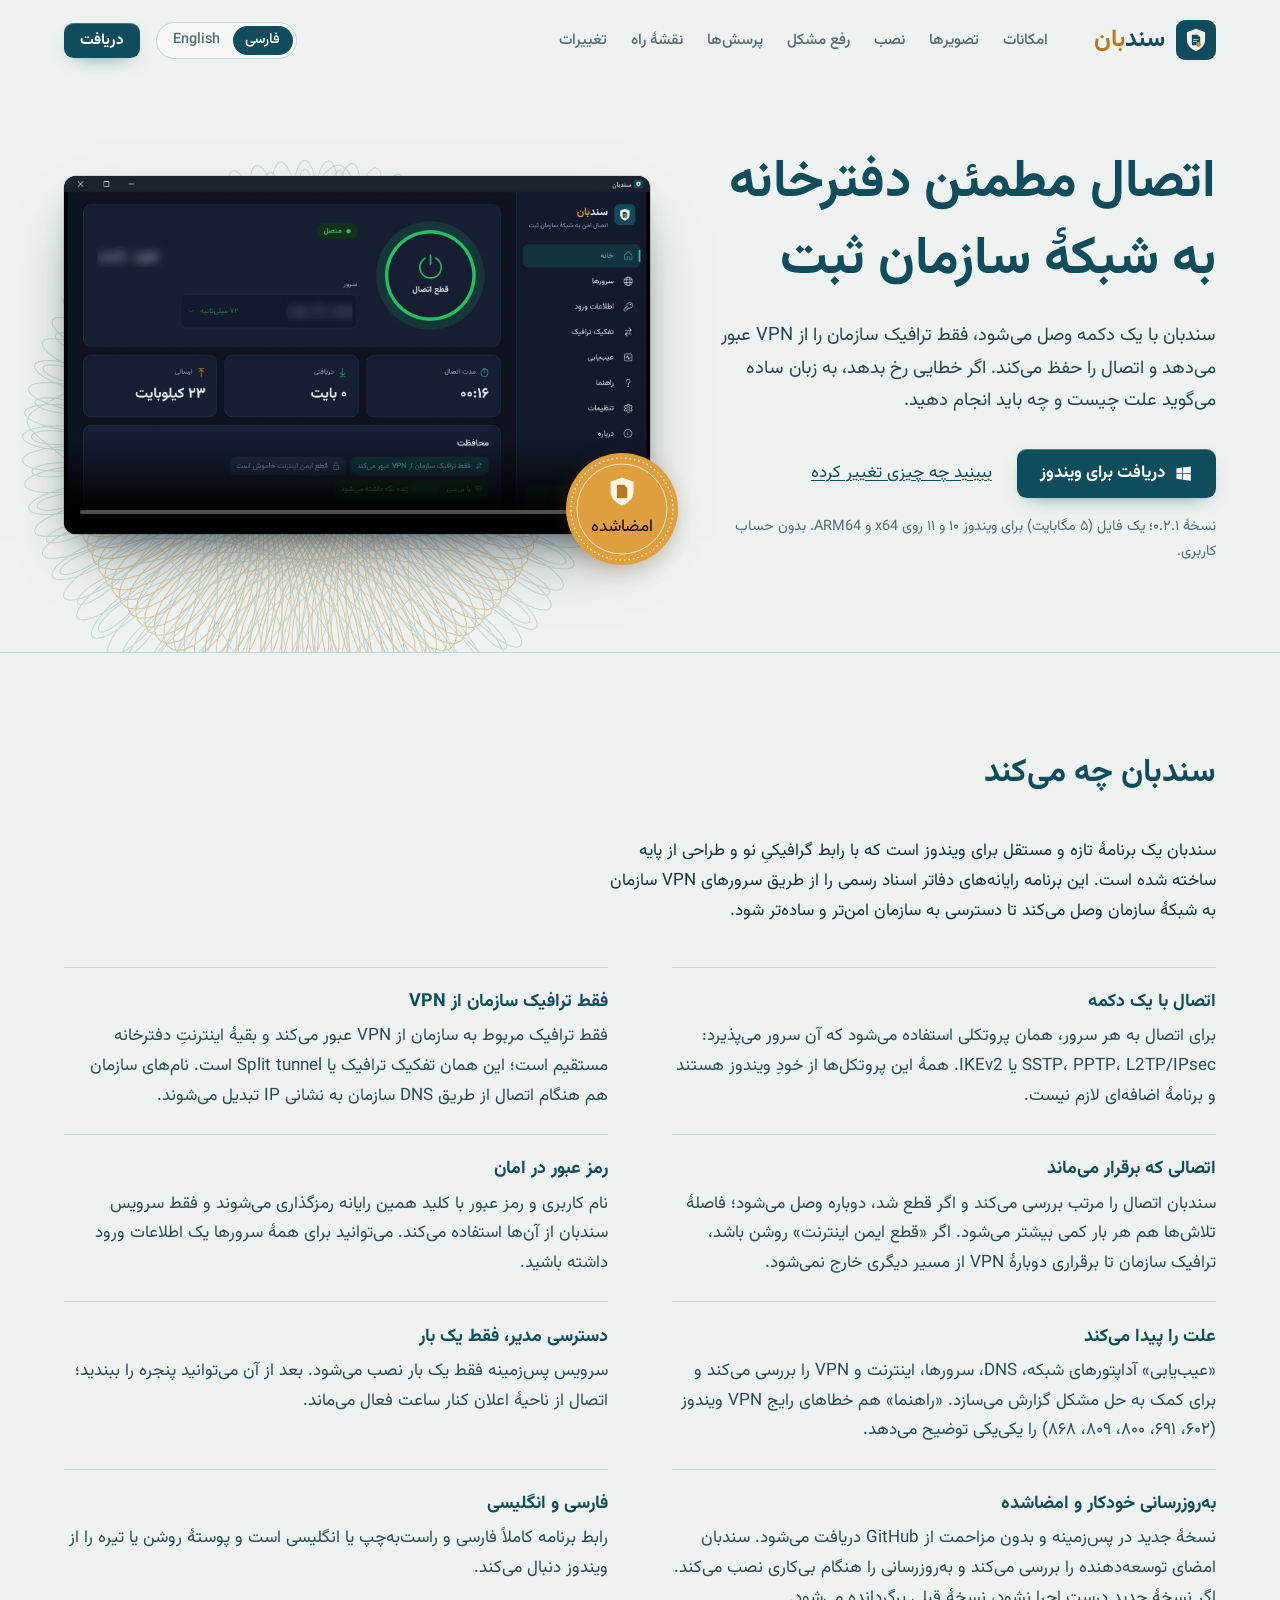
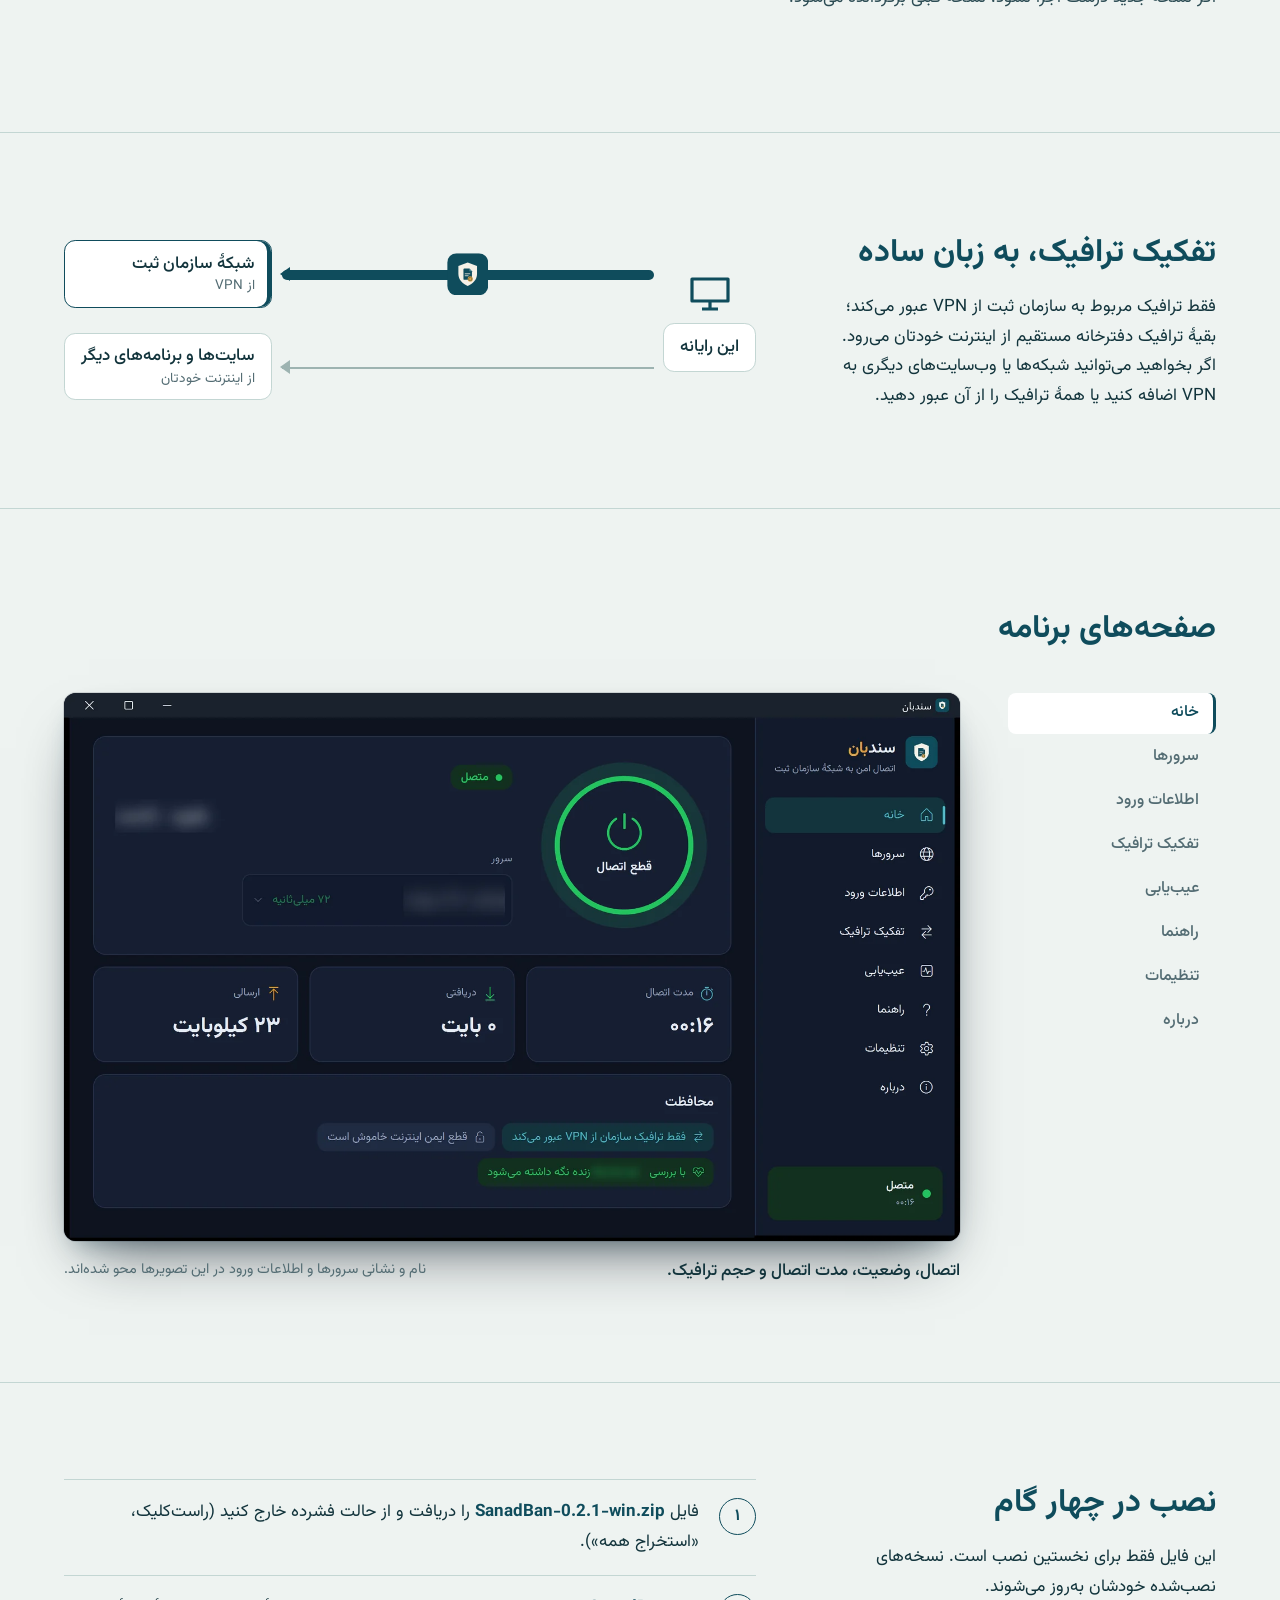
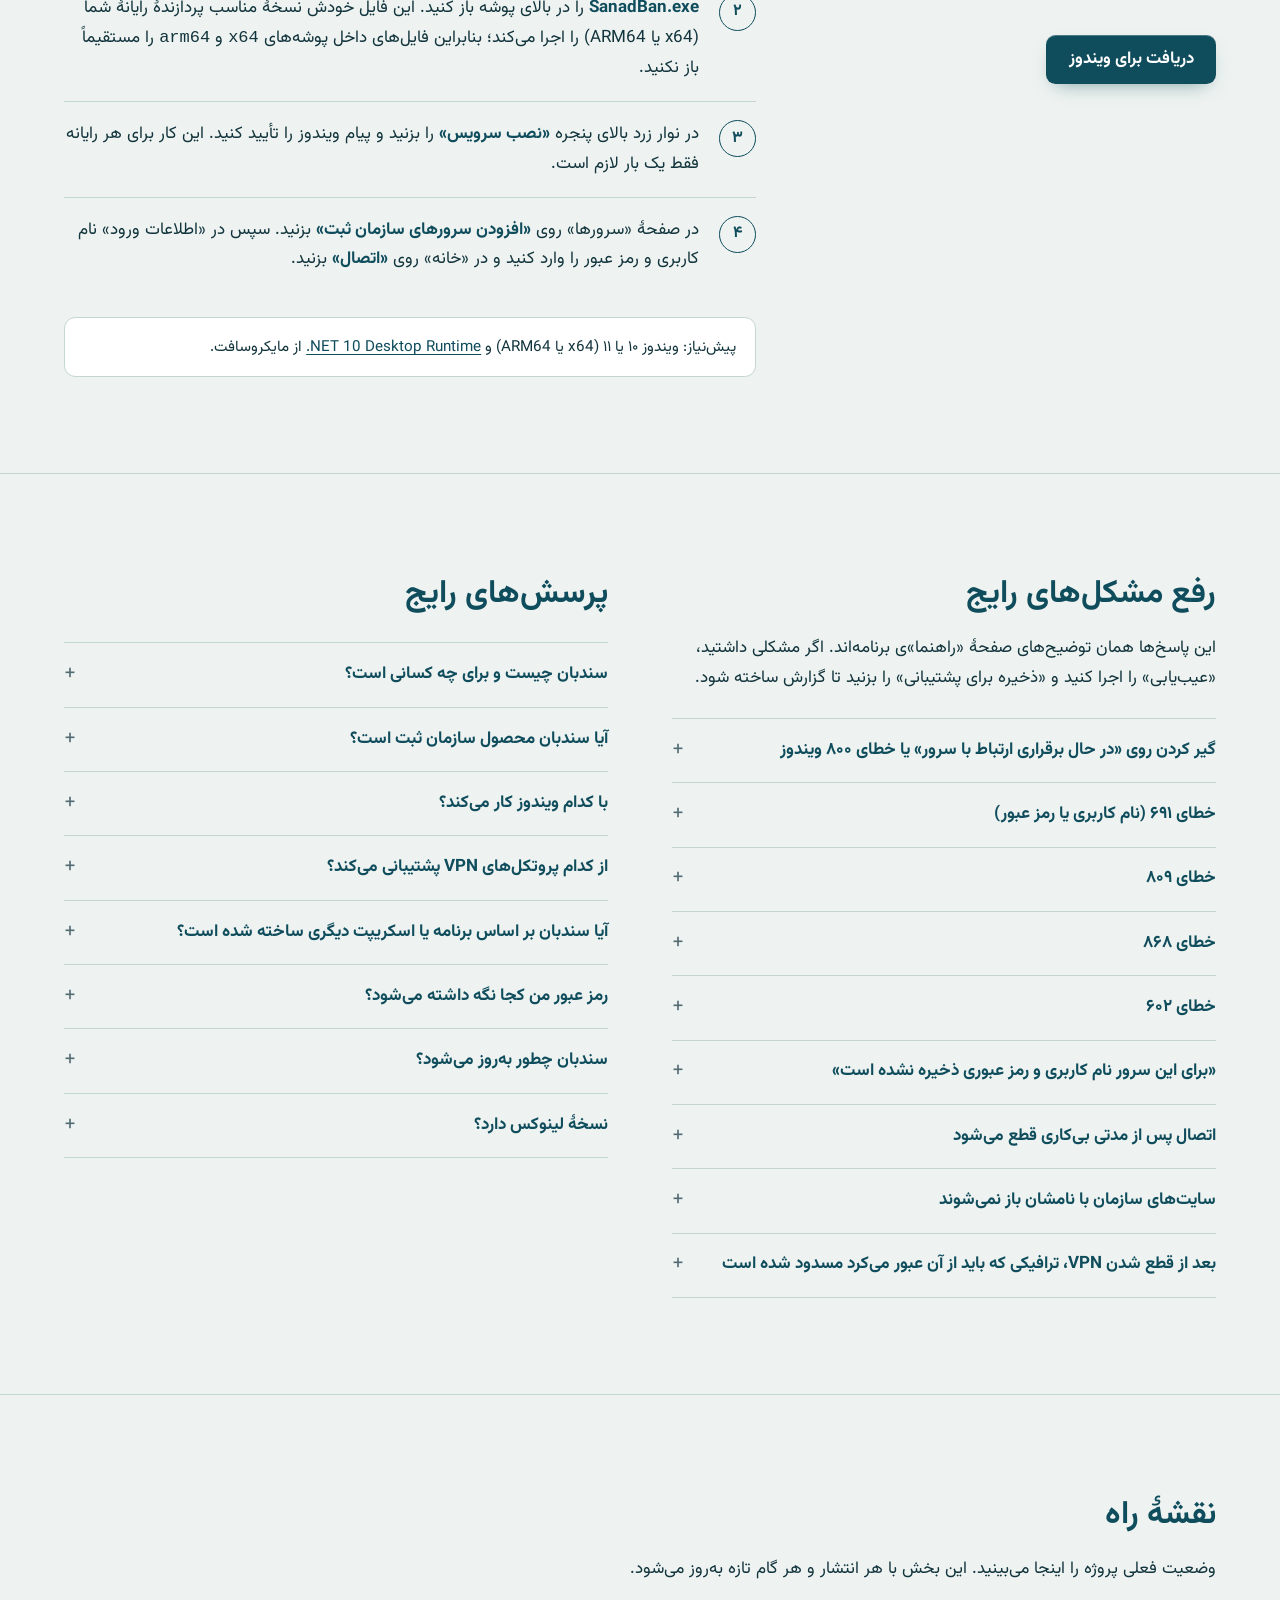
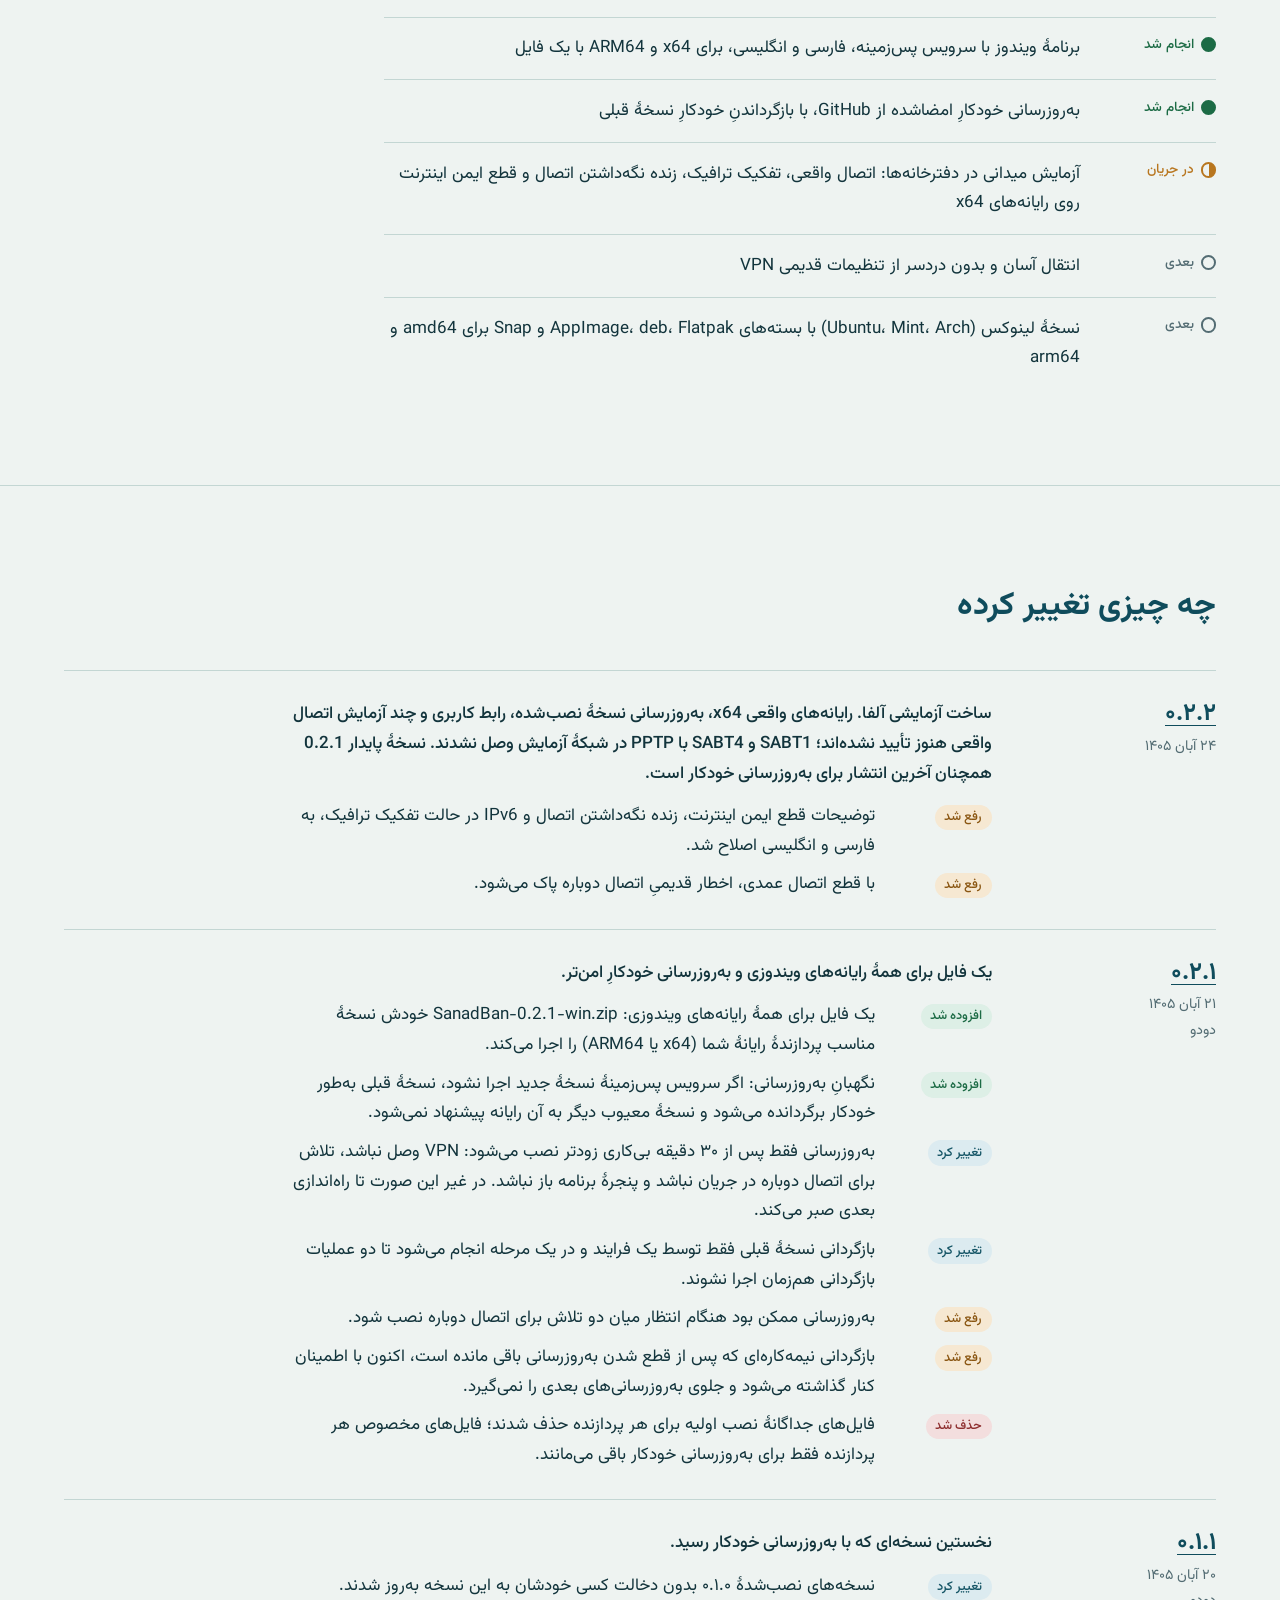
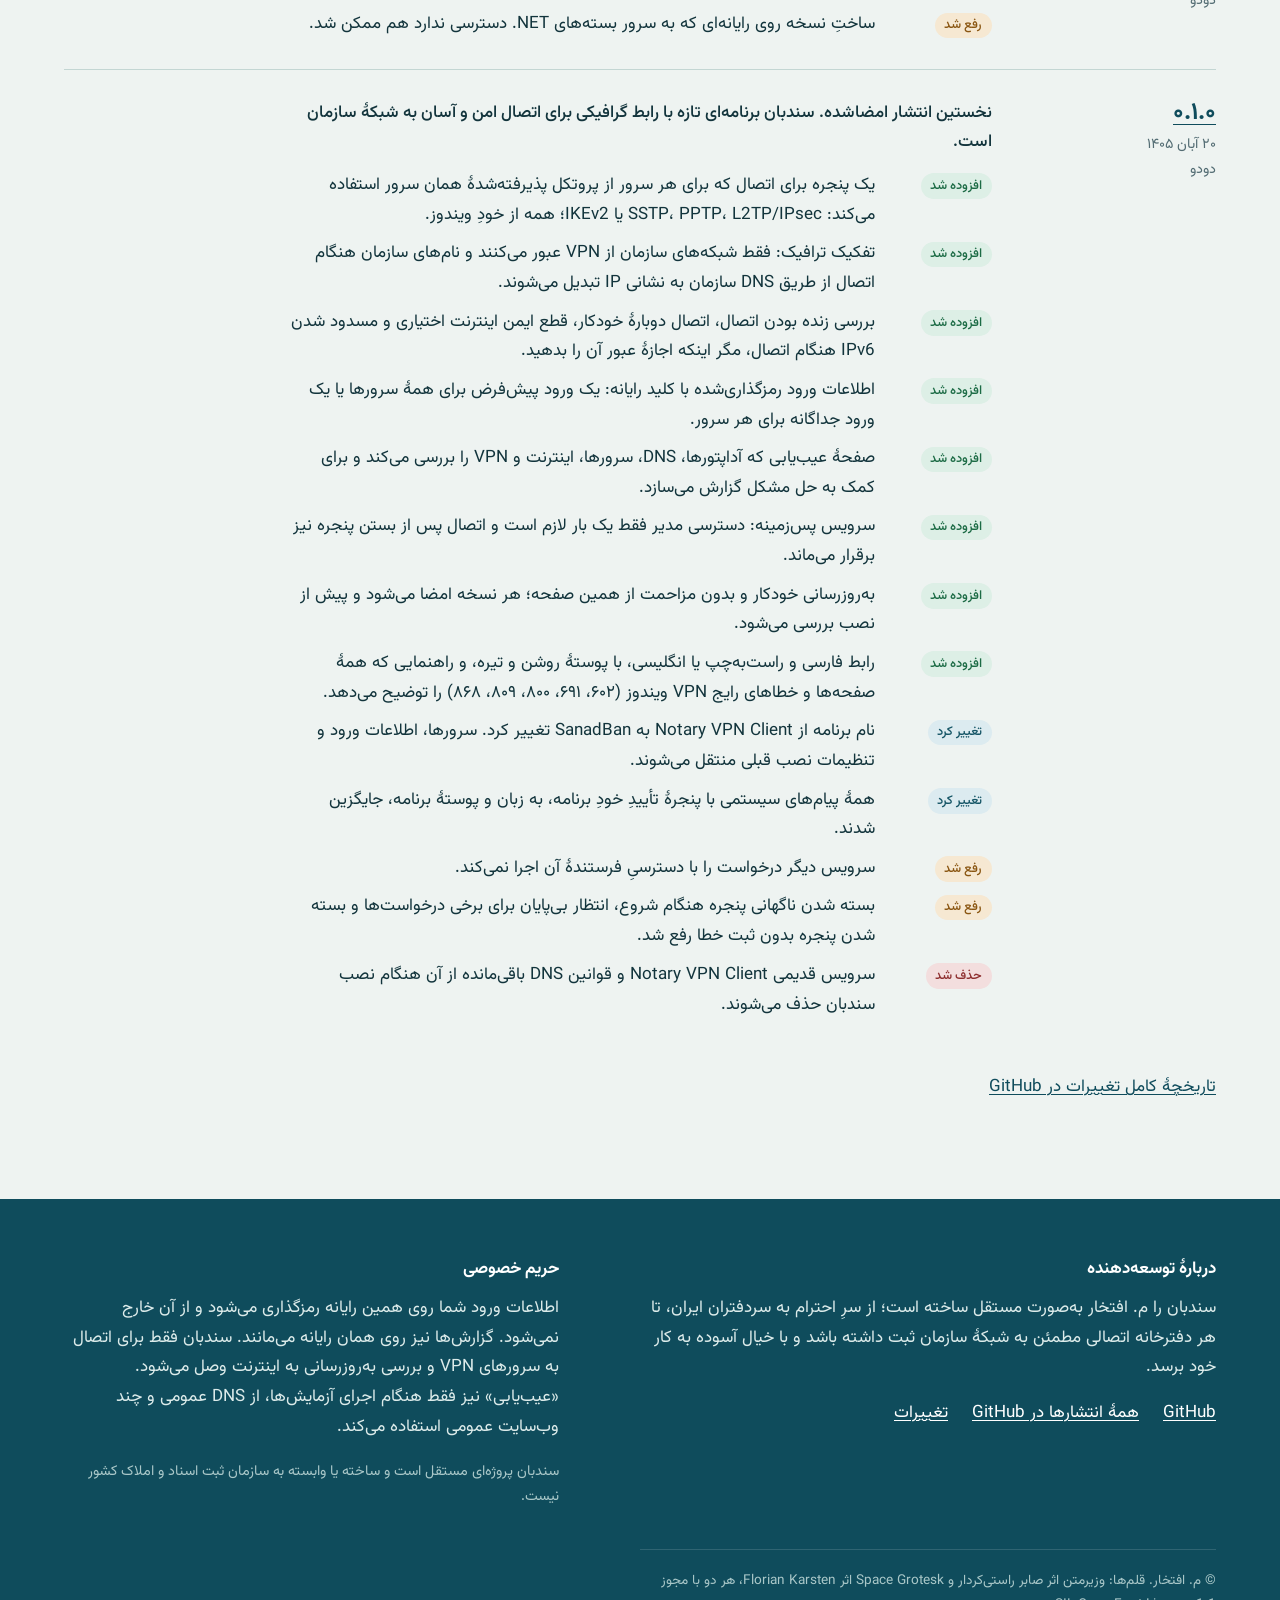
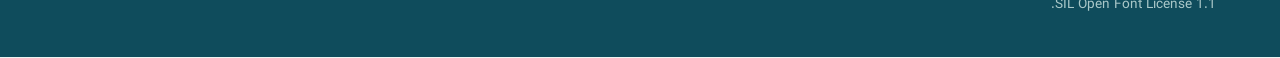
==== commit 7f3b3f1f: "Improve Persian clarity across public guidance" ====
--- a/docs/index.html
+++ b/docs/index.html
@@ -28,7 +28,7 @@
 <link rel="apple-touch-icon" href="assets/icon-512.png">
 <link rel="preload" href="fonts/Vazirmatn-Regular.woff2" as="font" type="font/woff2" crossorigin>
 <link rel="stylesheet" href="style.css">
-<script type="application/ld+json">[{"@context":"https://schema.org","@type":"SoftwareApplication","name":"سندبان","alternateName":["SanadBan","Sanadban","Sanad Ban","Notary VPN Client"],"description":"سندبان برنامهٔ ویندوز برای اتصال دفاتر اسناد رسمی به شبکهٔ سازمان ثبت اسناد و املاک از راه VPN است: اتصال با یک دکمه، تفکیک ترافیک، اتصال دوبارهٔ خودکار، عیب‌یابی خطاهای VPN ویندوز و به‌روزرسانی خودکارِ امضاشده.","url":"https://mneftekhar.github.io/sanadban-releases/","inLanguage":"fa","applicationCategory":"SecurityApplication","applicationSubCategory":"VPN client","operatingSystem":"Windows 10, Windows 11","processorRequirements":"x64, ARM64","softwareRequirements":".NET 10 Desktop Runtime","softwareVersion":"0.2.1","datePublished":"2026-11-12","downloadUrl":"https://github.com/mneftekhar/sanadban-releases/releases/download/v0.2.1/SanadBan-0.2.1-win.zip","releaseNotes":"https://mneftekhar.github.io/sanadban-releases/#changes","screenshot":"https://mneftekhar.github.io/sanadban-releases/assets/home-fa.webp","author":{"@type":"Person","name":"م. افتخار","url":"https://github.com/mneftekhar"},"image":"https://mneftekhar.github.io/sanadban-releases/assets/icon-512.png"},{"@context":"https://schema.org","@type":"FAQPage","inLanguage":"fa","mainEntity":[{"@type":"Question","name":"سندبان چیست و برای چه کسانی است؟","acceptedAnswer":{"@type":"Answer","text":"برنامه‌ای برای ویندوز که رایانه‌های دفاتر اسناد رسمی (دفترخانه‌ها) را از راه VPN به شبکهٔ سازمان ثبت اسناد و املاک وصل می‌کند؛ برای سردفتران، دفتریاران، کارکنان دفترخانه و پشتیبان‌های فنی آن‌ها."}},{"@type":"Question","name":"آیا سندبان محصول سازمان ثبت است؟","acceptedAnswer":{"@type":"Answer","text":"خیر. سندبان را م. افتخار به‌صورت مستقل ساخته است و ساخته یا وابسته به سازمان ثبت اسناد و املاک کشور نیست. نام کاربری و رمز عبور VPN را همچنان سازمان به دفترخانه می‌دهد."}},{"@type":"Question","name":"با کدام ویندوز کار می‌کند؟","acceptedAnswer":{"@type":"Answer","text":"ویندوز ۱۰ و ۱۱، روی رایانه‌های x64 (اینتل و AMD) و ARM64، با یک فایلِ مشترک. ‎.NET 10 Desktop Runtime‎ مایکروسافت هم باید نصب باشد."}},{"@type":"Question","name":"از کدام پروتکل‌های VPN پشتیبانی می‌کند؟","acceptedAnswer":{"@type":"Answer","text":"SSTP، PPTP، L2TP/IPsec و IKEv2؛ همان پروتکل‌هایی که خودِ ویندوز دارد. برای هر سرور همان پروتکلی به‌کار می‌رود که آن سرور می‌پذیرد."}},{"@type":"Question","name":"آیا سندبان بر اساس ابزار یا اسکریپت قدیمی ساخته شده است؟","acceptedAnswer":{"@type":"Answer","text":"خیر. سندبان برنامه‌ای تازه با رابط گرافیکی و طراحی مستقل است که از پایه برای اتصال امن‌تر و آسان‌تر دفترخانه به شبکهٔ سازمان ساخته شده است."}},{"@type":"Question","name":"رمز عبور من کجا نگه داشته می‌شود؟","acceptedAnswer":{"@type":"Answer","text":"روی همان رایانه، رمزگذاری‌شده با کلیدِ رایانه، و فقط سرویس سندبان از آن استفاده می‌کند. جز به سرور VPN هنگام اتصال، به هیچ جا فرستاده نمی‌شود."}},{"@type":"Question","name":"سندبان چطور به‌روز می‌شود؟","acceptedAnswer":{"@type":"Answer","text":"خودکار و بی‌صدا. سرویس پس‌زمینه نسخهٔ جدید را از همین صفحهٔ GitHub دریافت می‌کند، امضای توسعه‌دهنده را بررسی می‌کند و هنگام بی‌کاری یا راه‌اندازی دوباره نصب می‌کند؛ هرگز در میانهٔ اتصال."}},{"@type":"Question","name":"نسخهٔ لینوکس دارد؟","acceptedAnswer":{"@type":"Answer","text":"هنوز نه. پس از آزمایشِ کاملِ نسخهٔ ویندوز، نسخهٔ لینوکس با همین طراحی برای Ubuntu، Mint و Arch ساخته می‌شود."}},{"@type":"Question","name":"گیر کردن روی «در حال برقراری ارتباط با سرور» یا خطای ۸۰۰ ویندوز","acceptedAnswer":{"@type":"Answer","text":"سرور پاسخ نمی‌دهد. معمولاً خاموش است، خارج از زمانِ در دسترس بودنش است، در این شبکه مسدود است یا روی پروتکلی تنظیم شده که نمی‌پذیرد. «عیب‌یابی» را اجرا کنید: بخش «سرورها» نشان می‌دهد کدام درگاه‌ها پاسخ می‌دهند."}},{"@type":"Question","name":"خطای ۶۹۱ (نام کاربری یا رمز عبور)","acceptedAnswer":{"@type":"Answer","text":"نام کاربری یا رمز عبور پذیرفته نشد. آن‌ها را در صفحهٔ «اطلاعات ورود» بررسی کنید («تغییر» را بزنید و رمز را دوباره وارد کنید). اگر درست است، ممکن است حساب قفل یا منقضی شده باشد؛ از سازمان بپرسید."}},{"@type":"Question","name":"خطای ۸۰۹","acceptedAnswer":{"@type":"Answer","text":"شبکهٔ میان این رایانه و سرور، اتصال را مسدود کرد. در PPTP و L2TP/IPsec پشت برخی مودم‌ها و ارائه‌دهندگان اینترنت رایج است؛ معمولاً سرورِ SSTP کار می‌کند."}},{"@type":"Question","name":"خطای ۸۶۸","acceptedAnswer":{"@type":"Answer","text":"نام سرور پیدا نشد. اتصال اینترنت را بررسی و «عیب‌یابی» را اجرا کنید؛ بخش DNS نشان می‌دهد کدام سرور DNS پاسخ نمی‌دهد."}},{"@type":"Question","name":"خطای ۶۰۲","acceptedAnswer":{"@type":"Answer","text":"ویندوز گمان می‌کند یک درگاهِ اتصال از قبل باز است؛ معمولاً پس از اتصالی که درست بسته نشده. راه‌اندازی دوبارهٔ رایانه آن را برطرف می‌کند."}},{"@type":"Question","name":"«برای این سرور نام کاربری و رمز عبوری ذخیره نشده است»","acceptedAnswer":{"@type":"Answer","text":"در صفحهٔ «اطلاعات ورود»، برای همهٔ سرورها یا همان سرور، اطلاعات ورود اضافه کنید."}},{"@type":"Question","name":"اتصال پس از مدتی بی‌کاری قطع می‌شود","acceptedAnswer":{"@type":"Answer","text":"مطمئن شوید «زنده نگه‌داشتن اتصال» روشن است (صفحهٔ «تفکیک ترافیک»). این ویژگی ترافیک دوره‌ای می‌فرستد؛ ممکن است پاسخ ping مسدود باشد در حالی که اتصال فعال می‌ماند. دسترس‌پذیری سازمان و پایداری اتصال را بررسی کنید، نه فقط ping را."}},{"@type":"Question","name":"سایت‌های سازمان با نامشان باز نمی‌شوند","acceptedAnswer":{"@type":"Answer","text":"وصل شوید و «عیب‌یابی» را اجرا کنید: بخش «اتصال VPN» نشان می‌دهد قانون DNS سازمان فعال است یا نه."}},{"@type":"Question","name":"پس از قطع VPN، ترافیک مربوط به آن مسدود شده است","acceptedAnswer":{"@type":"Answer","text":"این کارِ «قطع ایمن اینترنت» برای محافظت از شماست. در تفکیک ترافیک فقط ترافیک سازمان مسدود می‌شود و اینترنت معمولی کار می‌کند؛ وقتی همه‌چیز از VPN می‌رود، اینترنت مسدود می‌شود. دوباره وصل شوید یا در صفحهٔ «خانه»، «عبور ترافیک بیرون از VPN را تا اتصال بعدی آزاد کن» را بزنید."}}]},{"@context":"https://schema.org","@type":"WebSite","name":"سندبان","alternateName":["SanadBan","سندبان","Sanadban","Sanad Ban","Notary VPN Client"],"url":"https://mneftekhar.github.io/sanadban-releases/","inLanguage":"fa"}]</script>
+<script type="application/ld+json">[{"@context":"https://schema.org","@type":"SoftwareApplication","name":"سندبان","alternateName":["SanadBan","Sanadban","Sanad Ban","Notary VPN Client"],"description":"سندبان برنامهٔ ویندوز برای اتصال دفاتر اسناد رسمی به شبکهٔ سازمان ثبت اسناد و املاک از راه VPN است: اتصال با یک دکمه، تفکیک ترافیک، اتصال دوبارهٔ خودکار، عیب‌یابی خطاهای VPN ویندوز و به‌روزرسانی خودکارِ امضاشده.","url":"https://mneftekhar.github.io/sanadban-releases/","inLanguage":"fa","applicationCategory":"SecurityApplication","applicationSubCategory":"VPN client","operatingSystem":"Windows 10, Windows 11","processorRequirements":"x64, ARM64","softwareRequirements":".NET 10 Desktop Runtime","softwareVersion":"0.2.1","datePublished":"2026-11-12","downloadUrl":"https://github.com/mneftekhar/sanadban-releases/releases/download/v0.2.1/SanadBan-0.2.1-win.zip","releaseNotes":"https://mneftekhar.github.io/sanadban-releases/#changes","screenshot":"https://mneftekhar.github.io/sanadban-releases/assets/home-fa.webp","author":{"@type":"Person","name":"م. افتخار","url":"https://github.com/mneftekhar"},"image":"https://mneftekhar.github.io/sanadban-releases/assets/icon-512.png"},{"@context":"https://schema.org","@type":"FAQPage","inLanguage":"fa","mainEntity":[{"@type":"Question","name":"سندبان چیست و برای چه کسانی است؟","acceptedAnswer":{"@type":"Answer","text":"سندبان برنامه‌ای برای ویندوز است که اتصال رایانهٔ دفترخانه به شبکهٔ سازمان ثبت اسناد و املاک را از طریق VPN برقرار می‌کند. این برنامه برای سردفتران، دفتریاران، کارکنان دفترخانه و پشتیبان‌های فنی ساخته شده است."}},{"@type":"Question","name":"آیا سندبان محصول سازمان ثبت است؟","acceptedAnswer":{"@type":"Answer","text":"خیر. سندبان را م. افتخار به‌صورت مستقل ساخته است و ساخته یا وابسته به سازمان ثبت اسناد و املاک کشور نیست. نام کاربری و رمز عبور VPN را همچنان سازمان در اختیار دفترخانه قرار می‌دهد."}},{"@type":"Question","name":"با کدام ویندوز کار می‌کند؟","acceptedAnswer":{"@type":"Answer","text":"روی ویندوز ۱۰ و ۱۱، روی رایانه‌های x64 (اینتل و AMD) و ARM64، با یک فایل مشترک. برای اجرا، ‎.NET 10 Desktop Runtime‎ مایکروسافت هم باید روی رایانه نصب باشد."}},{"@type":"Question","name":"از کدام پروتکل‌های VPN پشتیبانی می‌کند؟","acceptedAnswer":{"@type":"Answer","text":"سندبان از SSTP، PPTP، L2TP/IPsec و IKEv2 پشتیبانی می‌کند؛ همان پروتکل‌هایی که در خودِ ویندوز موجودند. برای هر سرور از پروتکلی استفاده می‌کند که آن سرور می‌پذیرد."}},{"@type":"Question","name":"آیا سندبان بر اساس برنامه یا اسکریپت دیگری ساخته شده است؟","acceptedAnswer":{"@type":"Answer","text":"خیر. سندبان یک برنامهٔ کاملاً تازه با رابط گرافیکی و طراحی مستقل است و از صفر برای آسان‌تر و امن‌تر کردن اتصال دفترخانه‌ها به شبکهٔ سازمان ساخته شده است."}},{"@type":"Question","name":"رمز عبور من کجا نگه داشته می‌شود؟","acceptedAnswer":{"@type":"Answer","text":"روی همان رایانه، رمزگذاری‌شده با کلیدِ همان رایانه، و فقط سرویس سندبان از آن استفاده می‌کند. رمز عبور جز در زمان اتصال به سرور VPN، به جای دیگری فرستاده نمی‌شود."}},{"@type":"Question","name":"سندبان چطور به‌روز می‌شود؟","acceptedAnswer":{"@type":"Answer","text":"به‌صورت خودکار و بدون مزاحمت. سرویس پس‌زمینه نسخهٔ جدید را از همین صفحهٔ GitHub دریافت می‌کند، امضای توسعه‌دهنده را بررسی می‌کند و به‌روزرسانی را هنگام بی‌کاری یا راه‌اندازی بعدی نصب می‌کند. به‌روزرسانی هیچ‌وقت وسایل اتصال نصب نمی‌شود."}},{"@type":"Question","name":"نسخهٔ لینوکس دارد؟","acceptedAnswer":{"@type":"Answer","text":"هنوز نه. ابتدا نسخهٔ ویندوز باید به‌طور کامل آزمایش شود؛ سپس نسخهٔ لینوکس با همین طراحی برای Ubuntu، Mint و Arch ساخته می‌شود."}},{"@type":"Question","name":"گیر کردن روی «در حال برقراری ارتباط با سرور» یا خطای ۸۰۰ ویندوز","acceptedAnswer":{"@type":"Answer","text":"سرور پاسخ نمی‌دهد. معمولاً یکی از این علت‌هاست: سرور خاموش یا خارج از ساعات در دسترس است، شبکهٔ شما اتصال را مسدود می‌کند یا پروتکل انتخاب‌شده با سرور سازگار نیست. «عیب‌یابی» را اجرا کنید؛ در بخش «سرورها» می‌بینید کدام درگاه‌ها پاسخ می‌دهند."}},{"@type":"Question","name":"خطای ۶۹۱ (نام کاربری یا رمز عبور)","acceptedAnswer":{"@type":"Answer","text":"نام کاربری یا رمز عبور پذیرفته نشده است. در «اطلاعات ورود» آن‌ها را بررسی کنید و رمز را دوباره وارد کنید. اگر مطمئن هستید که درست‌اند، ممکن است حساب قفل یا منقضی شده باشد؛ در این صورت با سازمان تماس بگیرید."}},{"@type":"Question","name":"خطای ۸۰۹","acceptedAnswer":{"@type":"Answer","text":"ارتباط میان رایانه و سرور در شبکه قطع یا مسدود می‌شود. این مشکل بیشتر در PPTP و L2TP/IPsec و پشت بعضی مودم‌ها یا سرویس‌دهنده‌های اینترنت دیده می‌شود. معمولاً SSTP راه حل بهتری است."}},{"@type":"Question","name":"خطای ۸۶۸","acceptedAnswer":{"@type":"Answer","text":"نام سرور پیدا نمی‌شود. ابتدا اتصال اینترنت را بررسی کنید و سپس «عیب‌یابی» را اجرا کنید؛ بخش DNS نشان می‌دهد کدام سرور DNS نمی‌تواند نام را به نشانی IP برساند."}},{"@type":"Question","name":"خطای ۶۰۲","acceptedAnswer":{"@type":"Answer","text":"ویندوز تصور می‌کند درگاه اتصال هنوز از اتصال قبلی باز مانده است. این معمولاً وقتی اتصال قبلی درست بسته نشده رخ می‌دهد. برای پاک شدن این حالت، رایانه را دوباره راه‌اندازی کنید."}},{"@type":"Question","name":"«برای این سرور نام کاربری و رمز عبوری ذخیره نشده است»","acceptedAnswer":{"@type":"Answer","text":"در «اطلاعات ورود» یک ورود جدید برای همهٔ سرورها یا فقط همان سرور اضافه کنید."}},{"@type":"Question","name":"اتصال پس از مدتی بی‌کاری قطع می‌شود","acceptedAnswer":{"@type":"Answer","text":"مطمئن شوید «زنده نگه‌داشتن اتصال» در صفحهٔ «تفکیک ترافیک» روشن است. این ویژگی برای حفظ اتصال، به نشانی مشخص‌شده ترافیک دوره‌ای می‌فرستد. اگر ping پاسخی نداشت، ممکن است شبکه یا سرور ICMP را مسدود کرده باشد؛ این به‌تنهایی نشانهٔ خرابی نیست. به‌جای تکیه بر ping، باز شدن سایت‌های سازمان و پایدار ماندن اتصال را بررسی کنید."}},{"@type":"Question","name":"سایت‌های سازمان با نامشان باز نمی‌شوند","acceptedAnswer":{"@type":"Answer","text":"ابتدا به VPN وصل شوید و «عیب‌یابی» را اجرا کنید. در بخش «اتصال VPN» می‌بینید قانون DNS سازمان فعال است یا نه."}},{"@type":"Question","name":"بعد از قطع شدن VPN، ترافیکی که باید از آن عبور می‌کرد مسدود شده است","acceptedAnswer":{"@type":"Answer","text":"این همان کار «قطع ایمن اینترنت» است. در حالت تفکیک ترافیک فقط ترافیک سازمان مسدود می‌شود و بقیهٔ اینترنت کار خود را ادامه می‌دهد. اگر همهٔ ترافیک از VPN برود، کل اینترنت مسدود می‌شود. برای برطرف کردن آن، دوباره وصل شوید یا در «خانه» روی «عبور ترافیک بیرون از VPN را تا اتصال بعدی آزاد کن» بزنید."}}]},{"@context":"https://schema.org","@type":"WebSite","name":"سندبان","alternateName":["SanadBan","سندبان","Sanadban","Sanad Ban","Notary VPN Client"],"url":"https://mneftekhar.github.io/sanadban-releases/","inLanguage":"fa"}]</script>
 <script>
 /* Persian for visitors from Iran, English elsewhere. A language chosen on this site always wins. Crawlers are never
    redirected, so each language keeps its own address in search results. */
@@ -79,7 +79,7 @@
   <div class="wrap">
     <div>
       <h1>اتصال مطمئن دفترخانه به شبکهٔ سازمان ثبت</h1>
-      <p class="lead">سندبان با یک دکمه وصل می‌شود، فقط ترافیک سازمان را از VPN عبور می‌دهد، اتصال را زنده نگه می‌دارد و اگر ویندوز خطا بدهد، به زبان ساده می‌گوید چه شده و چه باید کرد.</p>
+      <p class="lead">سندبان با یک دکمه وصل می‌شود، فقط ترافیک سازمان را از VPN عبور می‌دهد و اتصال را حفظ می‌کند. اگر خطایی رخ بدهد، به زبان ساده می‌گوید علت چیست و چه باید انجام دهید.</p>
       <div class="cta">
         <a class="btn" href="https://github.com/mneftekhar/sanadban-releases/releases/download/v0.2.1/SanadBan-0.2.1-win.zip">
           <svg viewBox="0 0 24 24" aria-hidden="true"><path fill="currentColor" d="M3 5.5 10 4.5v7H3zm0 13 7 1v-7H3zm8 1.1L21 21v-8.5H11zM11 4.4 21 3v8.5H11z"/></svg>
@@ -112,8 +112,8 @@
 <section class="does" id="features" aria-labelledby="features-h">
   <div class="wrap">
     <h2 id="features-h">سندبان چه می‌کند</h2>
-    <p class="lead" style="margin-bottom:2.5rem">سندبان برنامه‌ای تازه و مستقل برای ویندوز است که با رابط گرافیکیِ نو و طراحی از پایه، رایانه‌های دفاتر اسناد رسمی را به شبکهٔ سازمان وصل می‌کند؛ راهی امن‌تر و ساده‌تر برای دسترسی به سازمان.</p>
-    <dl class="clauses"><div class="clause"><dt>یک دکمه برای اتصال</dt><dd>برای هر سرور همان پروتکلی به‌کار می‌رود که آن سرور می‌پذیرد: SSTP، PPTP، L2TP/IPsec یا IKEv2؛ همه از خودِ ویندوز، بدون برنامهٔ اضافه.</dd></div><div class="clause"><dt>فقط ترافیک سازمان از VPN</dt><dd>اینترنتِ دفترخانه همان‌طور که بود می‌ماند و فقط شبکهٔ سازمان ثبت از VPN عبور می‌کند (تفکیک ترافیک یا Split tunnel). نشانی‌های سازمان هنگام اتصال از DNS سازمان پرسیده می‌شوند.</dd></div><div class="clause"><dt>اتصالی که برقرار می‌ماند</dt><dd>زنده بودنِ اتصال مرتب بررسی می‌شود و اگر قطع شود، سندبان دوباره وصل می‌شود و هر بار کمی بیشتر صبر می‌کند. «قطع ایمن اینترنت» هم اگر بخواهید، ترافیک سازمان را تا برگشتنِ VPN نگه می‌دارد.</dd></div><div class="clause"><dt>رمز عبور در امان</dt><dd>اطلاعات ورود با کلید همین رایانه رمزگذاری می‌شود و فقط سرویس سندبان از آن استفاده می‌کند. یک اطلاعات ورود برای همهٔ سرورها کافی است.</dd></div><div class="clause"><dt>علت را پیدا می‌کند</dt><dd>«عیب‌یابی» آداپتورهای شبکه، DNS، سرورها، اینترنت و VPN را آزمایش می‌کند و گزارشی برای پشتیبانی می‌سازد. «راهنما» خطاهای رایج VPN ویندوز (۶۰۲، ۶۹۱، ۸۰۰، ۸۰۹، ۸۶۸) را یکی‌یکی توضیح می‌دهد.</dd></div><div class="clause"><dt>دسترسی مدیر، فقط یک بار</dt><dd>سرویس پس‌زمینه یک بار نصب می‌شود. پس از آن می‌توانید پنجره را ببندید؛ اتصال از ناحیهٔ اعلان کنار ساعت برقرار می‌ماند.</dd></div><div class="clause"><dt>خودش به‌روز می‌شود، با امضا</dt><dd>نسخهٔ جدید بی‌صدا از GitHub دریافت می‌شود، امضای توسعه‌دهنده بررسی می‌شود و وقتی رایانه بی‌کار است نصب می‌شود. اگر درست راه نیفتد، نسخهٔ قبلی برمی‌گردد.</dd></div><div class="clause"><dt>فارسی و انگلیسی</dt><dd>فارسیِ کاملاً راست‌به‌چپ یا انگلیسی، با پوستهٔ روشن و تیره که از ویندوز پیروی می‌کند.</dd></div></dl>
+    <p class="lead" style="margin-bottom:2.5rem">سندبان یک برنامهٔ تازه و مستقل برای ویندوز است که با رابط گرافیکیِ نو و طراحی از پایه ساخته شده است. این برنامه رایانه‌های دفاتر اسناد رسمی را از طریق سرورهای VPN سازمان به شبکهٔ سازمان وصل می‌کند تا دسترسی به سازمان امن‌تر و ساده‌تر شود.</p>
+    <dl class="clauses"><div class="clause"><dt>اتصال با یک دکمه</dt><dd>برای اتصال به هر سرور، همان پروتکلی استفاده می‌شود که آن سرور می‌پذیرد: SSTP، PPTP، L2TP/IPsec یا IKEv2. همهٔ این پروتکل‌ها از خودِ ویندوز هستند و برنامهٔ اضافه‌ای لازم نیست.</dd></div><div class="clause"><dt>فقط ترافیک سازمان از VPN</dt><dd>فقط ترافیک مربوط به سازمان از VPN عبور می‌کند و بقیهٔ اینترنتِ دفترخانه مستقیم است؛ این همان تفکیک ترافیک یا Split tunnel است. نام‌های سازمان هم هنگام اتصال از طریق DNS سازمان به نشانی IP تبدیل می‌شوند.</dd></div><div class="clause"><dt>اتصالی که برقرار می‌ماند</dt><dd>سندبان اتصال را مرتب بررسی می‌کند و اگر قطع شد، دوباره وصل می‌شود؛ فاصلهٔ تلاش‌ها هم هر بار کمی بیشتر می‌شود. اگر «قطع ایمن اینترنت» روشن باشد، ترافیک سازمان تا برقراری دوبارهٔ VPN از مسیر دیگری خارج نمی‌شود.</dd></div><div class="clause"><dt>رمز عبور در امان</dt><dd>نام کاربری و رمز عبور با کلید همین رایانه رمزگذاری می‌شوند و فقط سرویس سندبان از آن‌ها استفاده می‌کند. می‌توانید برای همهٔ سرورها یک اطلاعات ورود داشته باشید.</dd></div><div class="clause"><dt>علت را پیدا می‌کند</dt><dd>«عیب‌یابی» آداپتورهای شبکه، DNS، سرورها، اینترنت و VPN را بررسی می‌کند و برای کمک به حل مشکل گزارش می‌سازد. «راهنما» هم خطاهای رایج VPN ویندوز (۶۰۲، ۶۹۱، ۸۰۰، ۸۰۹، ۸۶۸) را یکی‌یکی توضیح می‌دهد.</dd></div><div class="clause"><dt>دسترسی مدیر، فقط یک بار</dt><dd>سرویس پس‌زمینه فقط یک بار نصب می‌شود. بعد از آن می‌توانید پنجره را ببندید؛ اتصال از ناحیهٔ اعلان کنار ساعت فعال می‌ماند.</dd></div><div class="clause"><dt>به‌روزرسانی خودکار و امضاشده</dt><dd>نسخهٔ جدید در پس‌زمینه و بدون مزاحمت از GitHub دریافت می‌شود. سندبان امضای توسعه‌دهنده را بررسی می‌کند و به‌روزرسانی را هنگام بی‌کاری نصب می‌کند. اگر نسخهٔ جدید درست اجرا نشود، نسخهٔ قبلی برگردانده می‌شود.</dd></div><div class="clause"><dt>فارسی و انگلیسی</dt><dd>رابط برنامه کاملاً فارسی و راست‌به‌چپ یا انگلیسی است و پوستهٔ روشن یا تیره را از ویندوز دنبال می‌کند.</dd></div></dl>
   </div>
 </section>
 
@@ -121,9 +121,9 @@
   <div class="wrap">
     <div>
       <h2 id="split-h">تفکیک ترافیک، به زبان ساده</h2>
-      <p class="lead">فقط آنچه به سازمان ثبت مربوط است از VPN می‌رود؛ باقیِ کارهای دفترخانه سرعتِ اینترنتِ خودش را دارد. اگر بخواهید، شبکه‌ها و وب‌سایت‌های دیگری هم اضافه کنید یا همه‌چیز را از VPN بفرستید.</p>
-    </div>
-    <div class="lanes" role="img" aria-label="فقط شبکهٔ سازمان ثبت از VPN می‌رود؛ باقی ترافیک از اینترنت خودتان.">
+      <p class="lead">فقط ترافیک مربوط به سازمان ثبت از VPN عبور می‌کند؛ بقیهٔ ترافیک دفترخانه مستقیم از اینترنت خودتان می‌رود. اگر بخواهید می‌توانید شبکه‌ها یا وب‌سایت‌های دیگری به VPN اضافه کنید یا همهٔ ترافیک را از آن عبور دهید.</p>
+    </div>
+    <div class="lanes" role="img" aria-label="فقط شبکهٔ سازمان ثبت از VPN می‌رود؛ بقیهٔ ترافیک مستقیم از اینترنت خودتان می‌رود.">
       <div class="pc">
         <svg viewBox="0 0 24 24" aria-hidden="true"><path fill="none" stroke="currentColor" stroke-width="1.6" stroke-linejoin="round" d="M3 5h18v11H3zM8 20h8M12 16v4"/></svg>
         <span class="node">این رایانه</span>
@@ -159,7 +159,7 @@
       <p class="cta"><a class="btn" href="https://github.com/mneftekhar/sanadban-releases/releases/download/v0.2.1/SanadBan-0.2.1-win.zip">دریافت برای ویندوز</a></p>
     </div>
     <div>
-      <ol class="steps"><li><span>فایل <b>SanadBan-0.2.1-win.zip</b> را دریافت و از حالت فشرده خارج کنید (راست‌کلیک، «استخراج همه»).</span></li><li><span><b>SanadBan.exe</b> را در بالای پوشه باز کنید. خودش برنامهٔ مناسبِ پردازندهٔ رایانه (x64 یا ARM64) را اجرا می‌کند. نسخه‌های داخل پوشه‌های <code dir="ltr">x64</code> و <code dir="ltr">arm64</code> را مستقیم باز نکنید.</span></li><li><span>در نوار زرد بالای پنجره <b>«نصب سرویس»</b> را بزنید و پیام ویندوز را تأیید کنید. این کار برای هر رایانه فقط یک بار لازم است.</span></li><li><span>در «سرورها» <b>«افزودن سرورهای سازمان ثبت»</b>، در «اطلاعات ورود» نام کاربری و رمز عبور را وارد کنید و در «خانه» <b>«اتصال»</b> را بزنید.</span></li></ol>
+      <ol class="steps"><li><span>فایل <b>SanadBan-0.2.1-win.zip</b> را دریافت و از حالت فشرده خارج کنید (راست‌کلیک، «استخراج همه»).</span></li><li><span><b>SanadBan.exe</b> را در بالای پوشه باز کنید. این فایل خودش نسخهٔ مناسب پردازندهٔ رایانهٔ شما (x64 یا ARM64) را اجرا می‌کند؛ بنابراین فایل‌های داخل پوشه‌های <code dir="ltr">x64</code> و <code dir="ltr">arm64</code> را مستقیماً باز نکنید.</span></li><li><span>در نوار زرد بالای پنجره <b>«نصب سرویس»</b> را بزنید و پیام ویندوز را تأیید کنید. این کار برای هر رایانه فقط یک بار لازم است.</span></li><li><span>در صفحهٔ «سرورها» روی <b>«افزودن سرورهای سازمان ثبت»</b> بزنید. سپس در «اطلاعات ورود» نام کاربری و رمز عبور را وارد کنید و در «خانه» روی <b>«اتصال»</b> بزنید.</span></li></ol>
       <p class="needs">پیش‌نیاز: ویندوز ۱۰ یا ۱۱ (x64 یا ARM64) و <a href="https://dotnet.microsoft.com/download/dotnet/10.0" rel="noopener">‎.NET 10 Desktop Runtime‎</a> از مایکروسافت.</p>
     </div>
   </div>
@@ -169,12 +169,12 @@
   <div class="wrap twin">
     <div>
       <h2 id="help-h">رفع مشکل‌های رایج</h2>
-      <p class="lead" style="margin-top:1rem">همین توضیح‌ها در صفحهٔ «راهنما»ی خودِ برنامه هم هست. اگر چیزی کار نکرد، «عیب‌یابی» را اجرا کنید و «ذخیره برای پشتیبانی» را بزنید.</p>
-      <div class="qa"><details><summary>گیر کردن روی «در حال برقراری ارتباط با سرور» یا خطای ۸۰۰ ویندوز</summary><p>سرور پاسخ نمی‌دهد. معمولاً خاموش است، خارج از زمانِ در دسترس بودنش است، در این شبکه مسدود است یا روی پروتکلی تنظیم شده که نمی‌پذیرد. «عیب‌یابی» را اجرا کنید: بخش «سرورها» نشان می‌دهد کدام درگاه‌ها پاسخ می‌دهند.</p></details><details><summary>خطای ۶۹۱ (نام کاربری یا رمز عبور)</summary><p>نام کاربری یا رمز عبور پذیرفته نشد. آن‌ها را در صفحهٔ «اطلاعات ورود» بررسی کنید («تغییر» را بزنید و رمز را دوباره وارد کنید). اگر درست است، ممکن است حساب قفل یا منقضی شده باشد؛ از سازمان بپرسید.</p></details><details><summary>خطای ۸۰۹</summary><p>شبکهٔ میان این رایانه و سرور، اتصال را مسدود کرد. در PPTP و L2TP/IPsec پشت برخی مودم‌ها و ارائه‌دهندگان اینترنت رایج است؛ معمولاً سرورِ SSTP کار می‌کند.</p></details><details><summary>خطای ۸۶۸</summary><p>نام سرور پیدا نشد. اتصال اینترنت را بررسی و «عیب‌یابی» را اجرا کنید؛ بخش DNS نشان می‌دهد کدام سرور DNS پاسخ نمی‌دهد.</p></details><details><summary>خطای ۶۰۲</summary><p>ویندوز گمان می‌کند یک درگاهِ اتصال از قبل باز است؛ معمولاً پس از اتصالی که درست بسته نشده. راه‌اندازی دوبارهٔ رایانه آن را برطرف می‌کند.</p></details><details><summary>«برای این سرور نام کاربری و رمز عبوری ذخیره نشده است»</summary><p>در صفحهٔ «اطلاعات ورود»، برای همهٔ سرورها یا همان سرور، اطلاعات ورود اضافه کنید.</p></details><details><summary>اتصال پس از مدتی بی‌کاری قطع می‌شود</summary><p>مطمئن شوید «زنده نگه‌داشتن اتصال» روشن است (صفحهٔ «تفکیک ترافیک»). این ویژگی ترافیک دوره‌ای می‌فرستد؛ ممکن است پاسخ ping مسدود باشد در حالی که اتصال فعال می‌ماند. دسترس‌پذیری سازمان و پایداری اتصال را بررسی کنید، نه فقط ping را.</p></details><details><summary>سایت‌های سازمان با نامشان باز نمی‌شوند</summary><p>وصل شوید و «عیب‌یابی» را اجرا کنید: بخش «اتصال VPN» نشان می‌دهد قانون DNS سازمان فعال است یا نه.</p></details><details><summary>پس از قطع VPN، ترافیک مربوط به آن مسدود شده است</summary><p>این کارِ «قطع ایمن اینترنت» برای محافظت از شماست. در تفکیک ترافیک فقط ترافیک سازمان مسدود می‌شود و اینترنت معمولی کار می‌کند؛ وقتی همه‌چیز از VPN می‌رود، اینترنت مسدود می‌شود. دوباره وصل شوید یا در صفحهٔ «خانه»، «عبور ترافیک بیرون از VPN را تا اتصال بعدی آزاد کن» را بزنید.</p></details></div>
+      <p class="lead" style="margin-top:1rem">این پاسخ‌ها همان توضیح‌های صفحهٔ «راهنما»ی برنامه‌اند. اگر مشکلی داشتید، «عیب‌یابی» را اجرا کنید و «ذخیره برای پشتیبانی» را بزنید تا گزارش ساخته شود.</p>
+      <div class="qa"><details><summary>گیر کردن روی «در حال برقراری ارتباط با سرور» یا خطای ۸۰۰ ویندوز</summary><p>سرور پاسخ نمی‌دهد. معمولاً یکی از این علت‌هاست: سرور خاموش یا خارج از ساعات در دسترس است، شبکهٔ شما اتصال را مسدود می‌کند یا پروتکل انتخاب‌شده با سرور سازگار نیست. «عیب‌یابی» را اجرا کنید؛ در بخش «سرورها» می‌بینید کدام درگاه‌ها پاسخ می‌دهند.</p></details><details><summary>خطای ۶۹۱ (نام کاربری یا رمز عبور)</summary><p>نام کاربری یا رمز عبور پذیرفته نشده است. در «اطلاعات ورود» آن‌ها را بررسی کنید و رمز را دوباره وارد کنید. اگر مطمئن هستید که درست‌اند، ممکن است حساب قفل یا منقضی شده باشد؛ در این صورت با سازمان تماس بگیرید.</p></details><details><summary>خطای ۸۰۹</summary><p>ارتباط میان رایانه و سرور در شبکه قطع یا مسدود می‌شود. این مشکل بیشتر در PPTP و L2TP/IPsec و پشت بعضی مودم‌ها یا سرویس‌دهنده‌های اینترنت دیده می‌شود. معمولاً SSTP راه حل بهتری است.</p></details><details><summary>خطای ۸۶۸</summary><p>نام سرور پیدا نمی‌شود. ابتدا اتصال اینترنت را بررسی کنید و سپس «عیب‌یابی» را اجرا کنید؛ بخش DNS نشان می‌دهد کدام سرور DNS نمی‌تواند نام را به نشانی IP برساند.</p></details><details><summary>خطای ۶۰۲</summary><p>ویندوز تصور می‌کند درگاه اتصال هنوز از اتصال قبلی باز مانده است. این معمولاً وقتی اتصال قبلی درست بسته نشده رخ می‌دهد. برای پاک شدن این حالت، رایانه را دوباره راه‌اندازی کنید.</p></details><details><summary>«برای این سرور نام کاربری و رمز عبوری ذخیره نشده است»</summary><p>در «اطلاعات ورود» یک ورود جدید برای همهٔ سرورها یا فقط همان سرور اضافه کنید.</p></details><details><summary>اتصال پس از مدتی بی‌کاری قطع می‌شود</summary><p>مطمئن شوید «زنده نگه‌داشتن اتصال» در صفحهٔ «تفکیک ترافیک» روشن است. این ویژگی برای حفظ اتصال، به نشانی مشخص‌شده ترافیک دوره‌ای می‌فرستد. اگر ping پاسخی نداشت، ممکن است شبکه یا سرور ICMP را مسدود کرده باشد؛ این به‌تنهایی نشانهٔ خرابی نیست. به‌جای تکیه بر ping، باز شدن سایت‌های سازمان و پایدار ماندن اتصال را بررسی کنید.</p></details><details><summary>سایت‌های سازمان با نامشان باز نمی‌شوند</summary><p>ابتدا به VPN وصل شوید و «عیب‌یابی» را اجرا کنید. در بخش «اتصال VPN» می‌بینید قانون DNS سازمان فعال است یا نه.</p></details><details><summary>بعد از قطع شدن VPN، ترافیکی که باید از آن عبور می‌کرد مسدود شده است</summary><p>این همان کار «قطع ایمن اینترنت» است. در حالت تفکیک ترافیک فقط ترافیک سازمان مسدود می‌شود و بقیهٔ اینترنت کار خود را ادامه می‌دهد. اگر همهٔ ترافیک از VPN برود، کل اینترنت مسدود می‌شود. برای برطرف کردن آن، دوباره وصل شوید یا در «خانه» روی «عبور ترافیک بیرون از VPN را تا اتصال بعدی آزاد کن» بزنید.</p></details></div>
     </div>
     <div id="faq">
       <h2>پرسش‌های رایج</h2>
-      <div class="qa"><details><summary>سندبان چیست و برای چه کسانی است؟</summary><p>برنامه‌ای برای ویندوز که رایانه‌های دفاتر اسناد رسمی (دفترخانه‌ها) را از راه VPN به شبکهٔ سازمان ثبت اسناد و املاک وصل می‌کند؛ برای سردفتران، دفتریاران، کارکنان دفترخانه و پشتیبان‌های فنی آن‌ها.</p></details><details><summary>آیا سندبان محصول سازمان ثبت است؟</summary><p>خیر. سندبان را م. افتخار به‌صورت مستقل ساخته است و ساخته یا وابسته به سازمان ثبت اسناد و املاک کشور نیست. نام کاربری و رمز عبور VPN را همچنان سازمان به دفترخانه می‌دهد.</p></details><details><summary>با کدام ویندوز کار می‌کند؟</summary><p>ویندوز ۱۰ و ۱۱، روی رایانه‌های x64 (اینتل و AMD) و ARM64، با یک فایلِ مشترک. ‎.NET 10 Desktop Runtime‎ مایکروسافت هم باید نصب باشد.</p></details><details><summary>از کدام پروتکل‌های VPN پشتیبانی می‌کند؟</summary><p>SSTP، PPTP، L2TP/IPsec و IKEv2؛ همان پروتکل‌هایی که خودِ ویندوز دارد. برای هر سرور همان پروتکلی به‌کار می‌رود که آن سرور می‌پذیرد.</p></details><details><summary>آیا سندبان بر اساس ابزار یا اسکریپت قدیمی ساخته شده است؟</summary><p>خیر. سندبان برنامه‌ای تازه با رابط گرافیکی و طراحی مستقل است که از پایه برای اتصال امن‌تر و آسان‌تر دفترخانه به شبکهٔ سازمان ساخته شده است.</p></details><details><summary>رمز عبور من کجا نگه داشته می‌شود؟</summary><p>روی همان رایانه، رمزگذاری‌شده با کلیدِ رایانه، و فقط سرویس سندبان از آن استفاده می‌کند. جز به سرور VPN هنگام اتصال، به هیچ جا فرستاده نمی‌شود.</p></details><details><summary>سندبان چطور به‌روز می‌شود؟</summary><p>خودکار و بی‌صدا. سرویس پس‌زمینه نسخهٔ جدید را از همین صفحهٔ GitHub دریافت می‌کند، امضای توسعه‌دهنده را بررسی می‌کند و هنگام بی‌کاری یا راه‌اندازی دوباره نصب می‌کند؛ هرگز در میانهٔ اتصال.</p></details><details><summary>نسخهٔ لینوکس دارد؟</summary><p>هنوز نه. پس از آزمایشِ کاملِ نسخهٔ ویندوز، نسخهٔ لینوکس با همین طراحی برای Ubuntu، Mint و Arch ساخته می‌شود.</p></details></div>
+      <div class="qa"><details><summary>سندبان چیست و برای چه کسانی است؟</summary><p>سندبان برنامه‌ای برای ویندوز است که اتصال رایانهٔ دفترخانه به شبکهٔ سازمان ثبت اسناد و املاک را از طریق VPN برقرار می‌کند. این برنامه برای سردفتران، دفتریاران، کارکنان دفترخانه و پشتیبان‌های فنی ساخته شده است.</p></details><details><summary>آیا سندبان محصول سازمان ثبت است؟</summary><p>خیر. سندبان را م. افتخار به‌صورت مستقل ساخته است و ساخته یا وابسته به سازمان ثبت اسناد و املاک کشور نیست. نام کاربری و رمز عبور VPN را همچنان سازمان در اختیار دفترخانه قرار می‌دهد.</p></details><details><summary>با کدام ویندوز کار می‌کند؟</summary><p>روی ویندوز ۱۰ و ۱۱، روی رایانه‌های x64 (اینتل و AMD) و ARM64، با یک فایل مشترک. برای اجرا، ‎.NET 10 Desktop Runtime‎ مایکروسافت هم باید روی رایانه نصب باشد.</p></details><details><summary>از کدام پروتکل‌های VPN پشتیبانی می‌کند؟</summary><p>سندبان از SSTP، PPTP، L2TP/IPsec و IKEv2 پشتیبانی می‌کند؛ همان پروتکل‌هایی که در خودِ ویندوز موجودند. برای هر سرور از پروتکلی استفاده می‌کند که آن سرور می‌پذیرد.</p></details><details><summary>آیا سندبان بر اساس برنامه یا اسکریپت دیگری ساخته شده است؟</summary><p>خیر. سندبان یک برنامهٔ کاملاً تازه با رابط گرافیکی و طراحی مستقل است و از صفر برای آسان‌تر و امن‌تر کردن اتصال دفترخانه‌ها به شبکهٔ سازمان ساخته شده است.</p></details><details><summary>رمز عبور من کجا نگه داشته می‌شود؟</summary><p>روی همان رایانه، رمزگذاری‌شده با کلیدِ همان رایانه، و فقط سرویس سندبان از آن استفاده می‌کند. رمز عبور جز در زمان اتصال به سرور VPN، به جای دیگری فرستاده نمی‌شود.</p></details><details><summary>سندبان چطور به‌روز می‌شود؟</summary><p>به‌صورت خودکار و بدون مزاحمت. سرویس پس‌زمینه نسخهٔ جدید را از همین صفحهٔ GitHub دریافت می‌کند، امضای توسعه‌دهنده را بررسی می‌کند و به‌روزرسانی را هنگام بی‌کاری یا راه‌اندازی بعدی نصب می‌کند. به‌روزرسانی هیچ‌وقت وسایل اتصال نصب نمی‌شود.</p></details><details><summary>نسخهٔ لینوکس دارد؟</summary><p>هنوز نه. ابتدا نسخهٔ ویندوز باید به‌طور کامل آزمایش شود؛ سپس نسخهٔ لینوکس با همین طراحی برای Ubuntu، Mint و Arch ساخته می‌شود.</p></details></div>
     </div>
   </div>
 </section>
@@ -182,15 +182,15 @@
 <section class="roadmap" id="roadmap" aria-labelledby="roadmap-h">
   <div class="wrap">
     <h2 id="roadmap-h">نقشهٔ راه</h2>
-    <p class="lead" style="margin-top:1rem">وضعیت امروزِ پروژه. با هر نسخه و هر گامِ تازه به‌روز می‌شود.</p>
-    <ol class="road"><li class="done"><span class="st">انجام شد</span><span>برنامهٔ ویندوز با سرویس پس‌زمینه، فارسی و انگلیسی، برای x64 و ARM64 با یک فایل</span></li><li class="done"><span class="st">انجام شد</span><span>به‌روزرسانی خودکارِ امضاشده از GitHub، با بازگرداندنِ خودکارِ نسخهٔ قبلی</span></li><li class="now"><span class="st">در جریان</span><span>آزمایش در دفترخانه: اتصال واقعی، تفکیک ترافیک، زنده نگه‌داشتن اتصال و قطع ایمن اینترنت روی رایانه‌های x64</span></li><li class="next"><span class="st">بعدی</span><span>مهاجرت تمیز از تنظیمات قدیمی VPN</span></li><li class="next"><span class="st">بعدی</span><span>نسخهٔ لینوکس (Ubuntu، Mint، Arch) با بسته‌های AppImage، deb، Flatpak و Snap برای amd64 و arm64</span></li></ol>
+    <p class="lead" style="margin-top:1rem">وضعیت فعلی پروژه را اینجا می‌بینید. این بخش با هر انتشار و هر گام تازه به‌روز می‌شود.</p>
+    <ol class="road"><li class="done"><span class="st">انجام شد</span><span>برنامهٔ ویندوز با سرویس پس‌زمینه، فارسی و انگلیسی، برای x64 و ARM64 با یک فایل</span></li><li class="done"><span class="st">انجام شد</span><span>به‌روزرسانی خودکارِ امضاشده از GitHub، با بازگرداندنِ خودکارِ نسخهٔ قبلی</span></li><li class="now"><span class="st">در جریان</span><span>آزمایش میدانی در دفترخانه‌ها: اتصال واقعی، تفکیک ترافیک، زنده نگه‌داشتن اتصال و قطع ایمن اینترنت روی رایانه‌های x64</span></li><li class="next"><span class="st">بعدی</span><span>انتقال آسان و بدون دردسر از تنظیمات قدیمی VPN</span></li><li class="next"><span class="st">بعدی</span><span>نسخهٔ لینوکس (Ubuntu، Mint، Arch) با بسته‌های AppImage، deb، Flatpak و Snap برای amd64 و arm64</span></li></ol>
   </div>
 </section>
 
 <section class="changes" id="changes" aria-labelledby="changes-h">
   <div class="wrap">
     <h2 id="changes-h">چه چیزی تغییر کرده</h2>
-    <div class="timeline"><article class="rel"><div><div class="ver"><a href="https://github.com/mneftekhar/sanadban-releases/releases/tag/v0.2.2">۰.۲.۲</a></div><div class="when"><time datetime="2026-11-15">۲۴ آبان ۱۴۰۵</time></div></div><div><p class="sum">ساخت آزمایشی آلفا. رایانه‌های واقعی x64، به‌روزرسانی نسخهٔ نصب‌شده، رابط کاربری و چند آزمایش اتصال واقعی هنوز تأیید نشده‌اند؛ SABT1 و SABT4 با PPTP در شبکهٔ آزمایش وصل نشدند. نسخهٔ پایدار 0.2.1 همچنان آخرین انتشار برای به‌روزرسانی خودکار است.</p><ul><li><span class="kind k-fixed">رفع شد</span><span>توضیحات قطع ایمن اینترنت، زنده نگه‌داشتن اتصال و IPv6 در حالت تفکیک ترافیک، به فارسی و انگلیسی اصلاح شد.</span></li><li><span class="kind k-fixed">رفع شد</span><span>با قطع اتصال عمدی، اخطار قدیمیِ اتصال دوباره پاک می‌شود.</span></li></ul></div></article><article class="rel"><div><div class="ver"><a href="https://github.com/mneftekhar/sanadban-releases/releases/tag/v0.2.1">۰.۲.۱</a></div><div class="when"><time datetime="2026-11-12">۲۱ آبان ۱۴۰۵</time><br>دودو</div></div><div><p class="sum">یک فایل برای همهٔ رایانه‌های ویندوزی و به‌روزرسانی خودکارِ مطمئن‌تر.</p><ul><li><span class="kind k-added">افزوده شد</span><span>یک فایل برای همهٔ رایانه‌های ویندوزی: SanadBan-0.2.1-win.zip خودش برنامهٔ مناسبِ پردازندهٔ x64 یا ARM64 را اجرا می‌کند.</span></li><li><span class="kind k-added">افزوده شد</span><span>نگهبانِ به‌روزرسانی: اگر سرویس پس‌زمینهٔ نسخهٔ جدید راه نیفتد، نسخهٔ قبلی خودبه‌خود برگردانده می‌شود و آن نسخه دیگر به آن رایانه پیشنهاد نمی‌شود.</span></li><li><span class="kind k-changed">تغییر کرد</span><span>به‌روزرسانی فقط پس از ۳۰ دقیقه بی‌کاری زودتر نصب می‌شود: وصل نباشد، در حال اتصال دوباره نباشد و پنجره‌ای باز نباشد. در غیر این صورت تا راه‌اندازی بعدی صبر می‌کند.</span></li><li><span class="kind k-changed">تغییر کرد</span><span>بازگردانی نسخهٔ قبلی هر بار فقط به دست یک بخش انجام می‌شود، تا هرگز دو بازگردانی هم‌زمان رخ ندهد.</span></li><li><span class="kind k-fixed">رفع شد</span><span>به‌روزرسانی ممکن بود در فاصلهٔ میان تلاش‌های اتصال دوبارهٔ خودکار نصب شود.</span></li><li><span class="kind k-fixed">رفع شد</span><span>بازگردانیِ نیمه‌کاره‌ای که از یک به‌روزرسانیِ قطع‌شده مانده، اکنون با اطمینان کنار گذاشته می‌شود و جلوی به‌روزرسانی‌های بعدی را نمی‌گیرد.</span></li><li><span class="kind k-removed">حذف شد</span><span>فایل‌های جداگانهٔ نخستین نصب برای هر پردازنده. فایل‌های جداگانه فقط برای به‌روزرسانی خودکار در هر انتشار می‌مانند.</span></li></ul></div></article><article class="rel"><div><div class="ver"><a href="https://github.com/mneftekhar/sanadban-releases/releases/tag/v0.1.1">۰.۱.۱</a></div><div class="when"><time datetime="2026-11-11">۲۰ آبان ۱۴۰۵</time><br>دودو</div></div><div><p class="sum">نخستین نسخه‌ای که با به‌روزرسانی خودکار رسید.</p><ul><li><span class="kind k-changed">تغییر کرد</span><span>نسخه‌های نصب‌شدهٔ ۰.۱.۰ بدون دخالت کسی خودشان به این نسخه به‌روز شدند.</span></li><li><span class="kind k-fixed">رفع شد</span><span>ساختِ نسخه روی رایانه‌ای که به سرور بسته‌های ‎.NET‎ دسترسی ندارد هم ممکن شد.</span></li></ul></div></article><article class="rel"><div><div class="ver"><a href="https://github.com/mneftekhar/sanadban-releases/releases/tag/v0.1.0">۰.۱.۰</a></div><div class="when"><time datetime="2026-11-11">۲۰ آبان ۱۴۰۵</time><br>دودو</div></div><div><p class="sum">نخستین نسخهٔ امضاشده. سندبان برنامه‌ای تازه با رابط گرافیکی برای اتصال امن و آسان به شبکهٔ سازمان است.</p><ul><li><span class="kind k-added">افزوده شد</span><span>یک پنجره برای اتصال، با پروتکلی که هر سرور می‌پذیرد (SSTP، PPTP، L2TP/IPsec یا IKEv2، همه از خودِ ویندوز).</span></li><li><span class="kind k-added">افزوده شد</span><span>تفکیک ترافیک: فقط شبکه‌های سازمان ثبت از VPN عبور می‌کنند و نشانی‌های سازمان هنگام اتصال از DNS سازمان پرسیده می‌شوند.</span></li><li><span class="kind k-added">افزوده شد</span><span>بررسیِ زنده بودن اتصال، اتصال دوبارهٔ خودکار، قطع ایمن اینترنت (اختیاری) و مسدود شدن IPv6 هنگام اتصال، مگر اینکه اجازه دهید.</span></li><li><span class="kind k-added">افزوده شد</span><span>اطلاعات ورودِ رمزگذاری‌شده با کلید رایانه: یک اطلاعات ورودِ پیش‌فرض برای همهٔ سرورها یا یکی برای هر سرور.</span></li><li><span class="kind k-added">افزوده شد</span><span>صفحهٔ عیب‌یابی که آداپتورها، DNS، سرورها، اینترنت و VPN را آزمایش می‌کند و گزارشی برای پشتیبانی ذخیره می‌کند.</span></li><li><span class="kind k-added">افزوده شد</span><span>سرویس پس‌زمینه: دسترسی مدیر فقط یک بار لازم است و با بستن پنجره اتصال برقرار می‌ماند.</span></li><li><span class="kind k-added">افزوده شد</span><span>به‌روزرسانی خودکار و بی‌صدا از همین صفحه؛ هر نسخه امضا شده و پیش از نصب بررسی می‌شود.</span></li><li><span class="kind k-added">افزوده شد</span><span>فارسی و انگلیسی، روشن و تیره، و راهنمایی که همهٔ صفحه‌ها و خطاهای رایج VPN ویندوز (۶۰۲، ۶۹۱، ۸۰۰، ۸۰۹، ۸۶۸) را توضیح می‌دهد.</span></li><li><span class="kind k-changed">تغییر کرد</span><span>برنامه‌ای که پیش‌تر Notary VPN Client نام داشت اکنون سندبان است. سرورها، اطلاعات ورود و تنظیماتِ نصبِ قبلی منتقل می‌شوند.</span></li><li><span class="kind k-changed">تغییر کرد</span><span>همهٔ پیام‌های سیستمی با پنجرهٔ تأییدِ خودِ برنامه، به زبان و پوستهٔ برنامه، جایگزین شدند.</span></li><li><span class="kind k-fixed">رفع شد</span><span>سرویس دیگر درخواست را با دسترسیِ فرستندهٔ آن اجرا نمی‌کند.</span></li><li><span class="kind k-fixed">رفع شد</span><span>بسته شدن پنجره هنگام شروع، درخواست‌هایی که ممکن بود بی‌پایان منتظر بمانند، و خطاهایی که پنجره را بی‌هیچ اثری می‌بستند.</span></li><li><span class="kind k-removed">حذف شد</span><span>سرویس قدیمیِ Notary VPN Client: نصب سندبان آن را همراه قانون‌های DNSِ باقی‌مانده‌اش حذف می‌کند.</span></li></ul></div></article></div>
+    <div class="timeline"><article class="rel"><div><div class="ver"><a href="https://github.com/mneftekhar/sanadban-releases/releases/tag/v0.2.2">۰.۲.۲</a></div><div class="when"><time datetime="2026-11-15">۲۴ آبان ۱۴۰۵</time></div></div><div><p class="sum">ساخت آزمایشی آلفا. رایانه‌های واقعی x64، به‌روزرسانی نسخهٔ نصب‌شده، رابط کاربری و چند آزمایش اتصال واقعی هنوز تأیید نشده‌اند؛ SABT1 و SABT4 با PPTP در شبکهٔ آزمایش وصل نشدند. نسخهٔ پایدار 0.2.1 همچنان آخرین انتشار برای به‌روزرسانی خودکار است.</p><ul><li><span class="kind k-fixed">رفع شد</span><span>توضیحات قطع ایمن اینترنت، زنده نگه‌داشتن اتصال و IPv6 در حالت تفکیک ترافیک، به فارسی و انگلیسی اصلاح شد.</span></li><li><span class="kind k-fixed">رفع شد</span><span>با قطع اتصال عمدی، اخطار قدیمیِ اتصال دوباره پاک می‌شود.</span></li></ul></div></article><article class="rel"><div><div class="ver"><a href="https://github.com/mneftekhar/sanadban-releases/releases/tag/v0.2.1">۰.۲.۱</a></div><div class="when"><time datetime="2026-11-12">۲۱ آبان ۱۴۰۵</time><br>دودو</div></div><div><p class="sum">یک فایل برای همهٔ رایانه‌های ویندوزی و به‌روزرسانی خودکارِ امن‌تر.</p><ul><li><span class="kind k-added">افزوده شد</span><span>یک فایل برای همهٔ رایانه‌های ویندوزی: SanadBan-0.2.1-win.zip خودش نسخهٔ مناسب پردازندهٔ رایانهٔ شما (x64 یا ARM64) را اجرا می‌کند.</span></li><li><span class="kind k-added">افزوده شد</span><span>نگهبانِ به‌روزرسانی: اگر سرویس پس‌زمینهٔ نسخهٔ جدید اجرا نشود، نسخهٔ قبلی به‌طور خودکار برگردانده می‌شود و نسخهٔ معیوب دیگر به آن رایانه پیشنهاد نمی‌شود.</span></li><li><span class="kind k-changed">تغییر کرد</span><span>به‌روزرسانی فقط پس از ۳۰ دقیقه بی‌کاری زودتر نصب می‌شود: VPN وصل نباشد، تلاش برای اتصال دوباره در جریان نباشد و پنجرهٔ برنامه باز نباشد. در غیر این صورت تا راه‌اندازی بعدی صبر می‌کند.</span></li><li><span class="kind k-changed">تغییر کرد</span><span>بازگردانی نسخهٔ قبلی فقط توسط یک فرایند و در یک مرحله انجام می‌شود تا دو عملیات بازگردانی هم‌زمان اجرا نشوند.</span></li><li><span class="kind k-fixed">رفع شد</span><span>به‌روزرسانی ممکن بود هنگام انتظار میان دو تلاش برای اتصال دوباره نصب شود.</span></li><li><span class="kind k-fixed">رفع شد</span><span>بازگردانی نیمه‌کاره‌ای که پس از قطع شدن به‌روزرسانی باقی مانده است، اکنون با اطمینان کنار گذاشته می‌شود و جلوی به‌روزرسانی‌های بعدی را نمی‌گیرد.</span></li><li><span class="kind k-removed">حذف شد</span><span>فایل‌های جداگانهٔ نصب اولیه برای هر پردازنده حذف شدند؛ فایل‌های مخصوص هر پردازنده فقط برای به‌روزرسانی خودکار باقی می‌مانند.</span></li></ul></div></article><article class="rel"><div><div class="ver"><a href="https://github.com/mneftekhar/sanadban-releases/releases/tag/v0.1.1">۰.۱.۱</a></div><div class="when"><time datetime="2026-11-11">۲۰ آبان ۱۴۰۵</time><br>دودو</div></div><div><p class="sum">نخستین نسخه‌ای که با به‌روزرسانی خودکار رسید.</p><ul><li><span class="kind k-changed">تغییر کرد</span><span>نسخه‌های نصب‌شدهٔ ۰.۱.۰ بدون دخالت کسی خودشان به این نسخه به‌روز شدند.</span></li><li><span class="kind k-fixed">رفع شد</span><span>ساختِ نسخه روی رایانه‌ای که به سرور بسته‌های ‎.NET‎ دسترسی ندارد هم ممکن شد.</span></li></ul></div></article><article class="rel"><div><div class="ver"><a href="https://github.com/mneftekhar/sanadban-releases/releases/tag/v0.1.0">۰.۱.۰</a></div><div class="when"><time datetime="2026-11-11">۲۰ آبان ۱۴۰۵</time><br>دودو</div></div><div><p class="sum">نخستین انتشار امضاشده. سندبان برنامه‌ای تازه با رابط گرافیکی برای اتصال امن و آسان به شبکهٔ سازمان است.</p><ul><li><span class="kind k-added">افزوده شد</span><span>یک پنجره برای اتصال که برای هر سرور از پروتکل پذیرفته‌شدهٔ همان سرور استفاده می‌کند: SSTP، PPTP، L2TP/IPsec یا IKEv2؛ همه از خودِ ویندوز.</span></li><li><span class="kind k-added">افزوده شد</span><span>تفکیک ترافیک: فقط شبکه‌های سازمان از VPN عبور می‌کنند و نام‌های سازمان هنگام اتصال از طریق DNS سازمان به نشانی IP تبدیل می‌شوند.</span></li><li><span class="kind k-added">افزوده شد</span><span>بررسی زنده بودن اتصال، اتصال دوبارهٔ خودکار، قطع ایمن اینترنت اختیاری و مسدود شدن IPv6 هنگام اتصال، مگر اینکه اجازهٔ عبور آن را بدهید.</span></li><li><span class="kind k-added">افزوده شد</span><span>اطلاعات ورود رمزگذاری‌شده با کلید رایانه: یک ورود پیش‌فرض برای همهٔ سرورها یا یک ورود جداگانه برای هر سرور.</span></li><li><span class="kind k-added">افزوده شد</span><span>صفحهٔ عیب‌یابی که آداپتورها، DNS، سرورها، اینترنت و VPN را بررسی می‌کند و برای کمک به حل مشکل گزارش می‌سازد.</span></li><li><span class="kind k-added">افزوده شد</span><span>سرویس پس‌زمینه: دسترسی مدیر فقط یک بار لازم است و اتصال پس از بستن پنجره نیز برقرار می‌ماند.</span></li><li><span class="kind k-added">افزوده شد</span><span>به‌روزرسانی خودکار و بدون مزاحمت از همین صفحه؛ هر نسخه امضا می‌شود و پیش از نصب بررسی می‌شود.</span></li><li><span class="kind k-added">افزوده شد</span><span>رابط فارسی و راست‌به‌چپ یا انگلیسی، با پوستهٔ روشن و تیره، و راهنمایی که همهٔ صفحه‌ها و خطاهای رایج VPN ویندوز (۶۰۲، ۶۹۱، ۸۰۰، ۸۰۹، ۸۶۸) را توضیح می‌دهد.</span></li><li><span class="kind k-changed">تغییر کرد</span><span>نام برنامه از Notary VPN Client به SanadBan تغییر کرد. سرورها، اطلاعات ورود و تنظیمات نصب قبلی منتقل می‌شوند.</span></li><li><span class="kind k-changed">تغییر کرد</span><span>همهٔ پیام‌های سیستمی با پنجرهٔ تأییدِ خودِ برنامه، به زبان و پوستهٔ برنامه، جایگزین شدند.</span></li><li><span class="kind k-fixed">رفع شد</span><span>سرویس دیگر درخواست را با دسترسیِ فرستندهٔ آن اجرا نمی‌کند.</span></li><li><span class="kind k-fixed">رفع شد</span><span>بسته شدن ناگهانی پنجره هنگام شروع، انتظار بی‌پایان برای برخی درخواست‌ها و بسته شدن پنجره بدون ثبت خطا رفع شد.</span></li><li><span class="kind k-removed">حذف شد</span><span>سرویس قدیمی Notary VPN Client و قوانین DNS باقی‌مانده از آن هنگام نصب سندبان حذف می‌شوند.</span></li></ul></div></article></div>
     <p class="more"><a href="https://github.com/mneftekhar/sanadban-releases/blob/main/CHANGELOG.md">تاریخچهٔ کامل تغییرات در GitHub</a></p>
   </div>
 </section>
@@ -209,7 +209,7 @@
     </div>
     <div>
       <h3>حریم خصوصی</h3>
-      <p>اطلاعات ورودِ شما روی همین رایانه رمزگذاری می‌شود و از آن خارج نمی‌شود. گزارش‌ها هم روی همین رایانه می‌مانند. سندبان فقط برای اتصال به سرورهای VPN و بررسی به‌روزرسانی به اینترنت وصل می‌شود؛ «عیب‌یابی» هم فقط هنگام اجرای آزمایش از DNS عمومی و چند وب‌سایت عمومی پرسش می‌کند.</p>
+      <p>اطلاعات ورود شما روی همین رایانه رمزگذاری می‌شود و از آن خارج نمی‌شود. گزارش‌ها نیز روی همان رایانه می‌مانند. سندبان فقط برای اتصال به سرورهای VPN و بررسی به‌روزرسانی به اینترنت وصل می‌شود. «عیب‌یابی» نیز فقط هنگام اجرای آزمایش‌ها، از DNS عمومی و چند وب‌سایت عمومی استفاده می‌کند.</p>
       <p class="independent">سندبان پروژه‌ای مستقل است و ساخته یا وابسته به سازمان ثبت اسناد و املاک کشور نیست.</p>
     </div>
     <p class="small">© م. افتخار. قلم‌ها: وزیرمتن اثر صابر راستی‌کردار و Space Grotesk اثر Florian Karsten، هر دو با مجوز SIL Open Font License 1.1.</p>
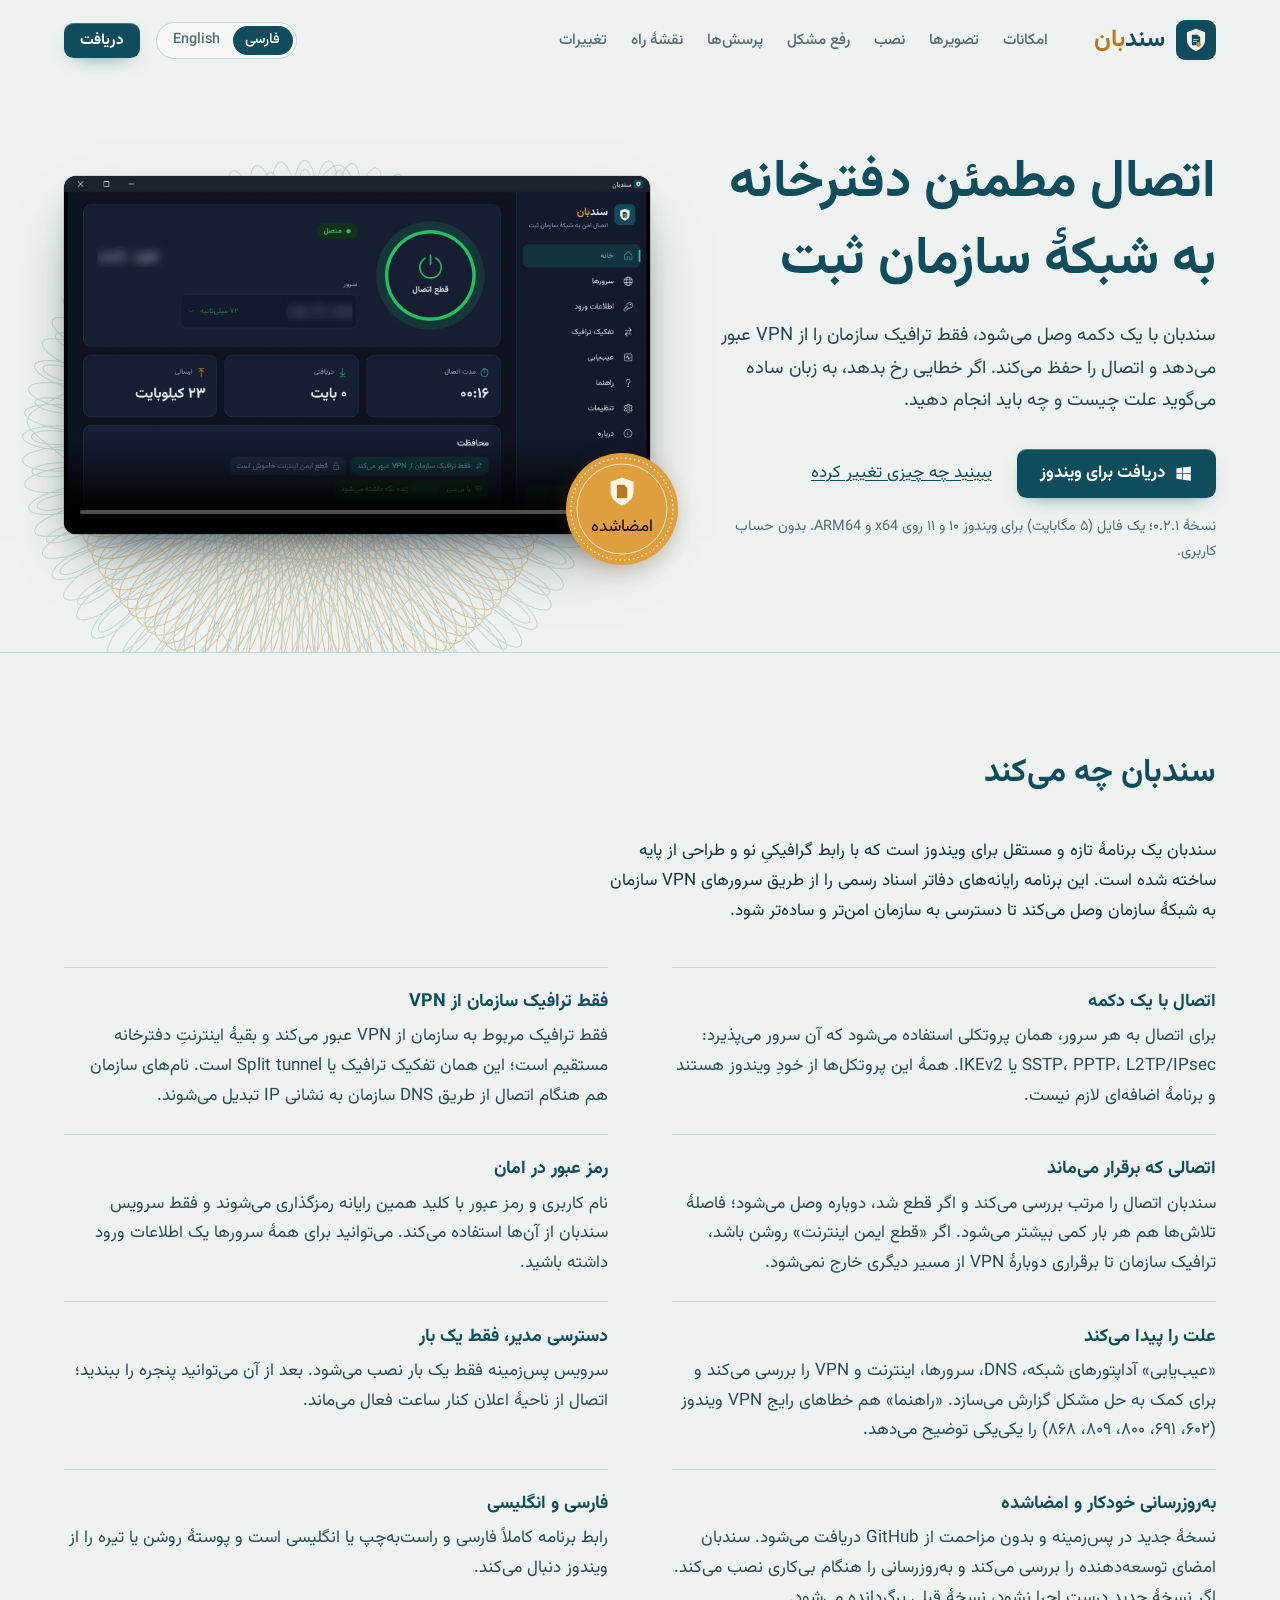
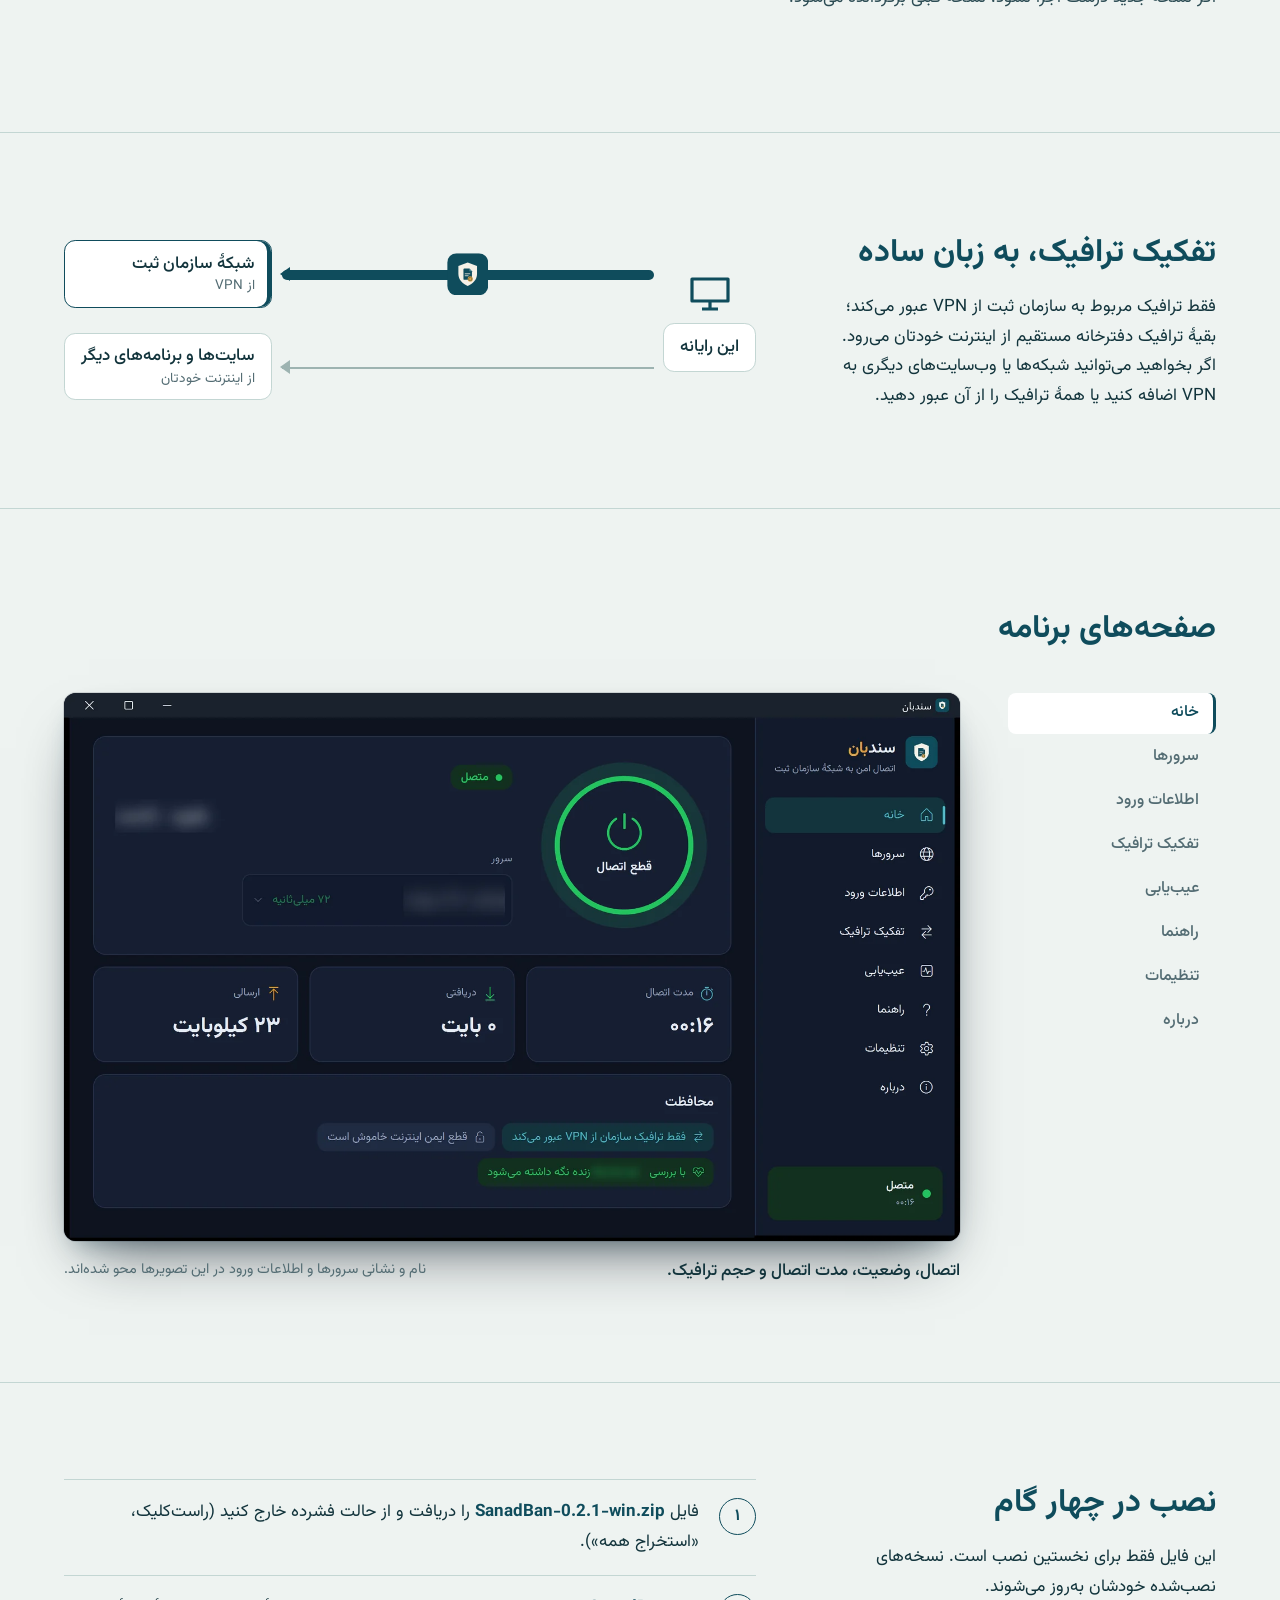
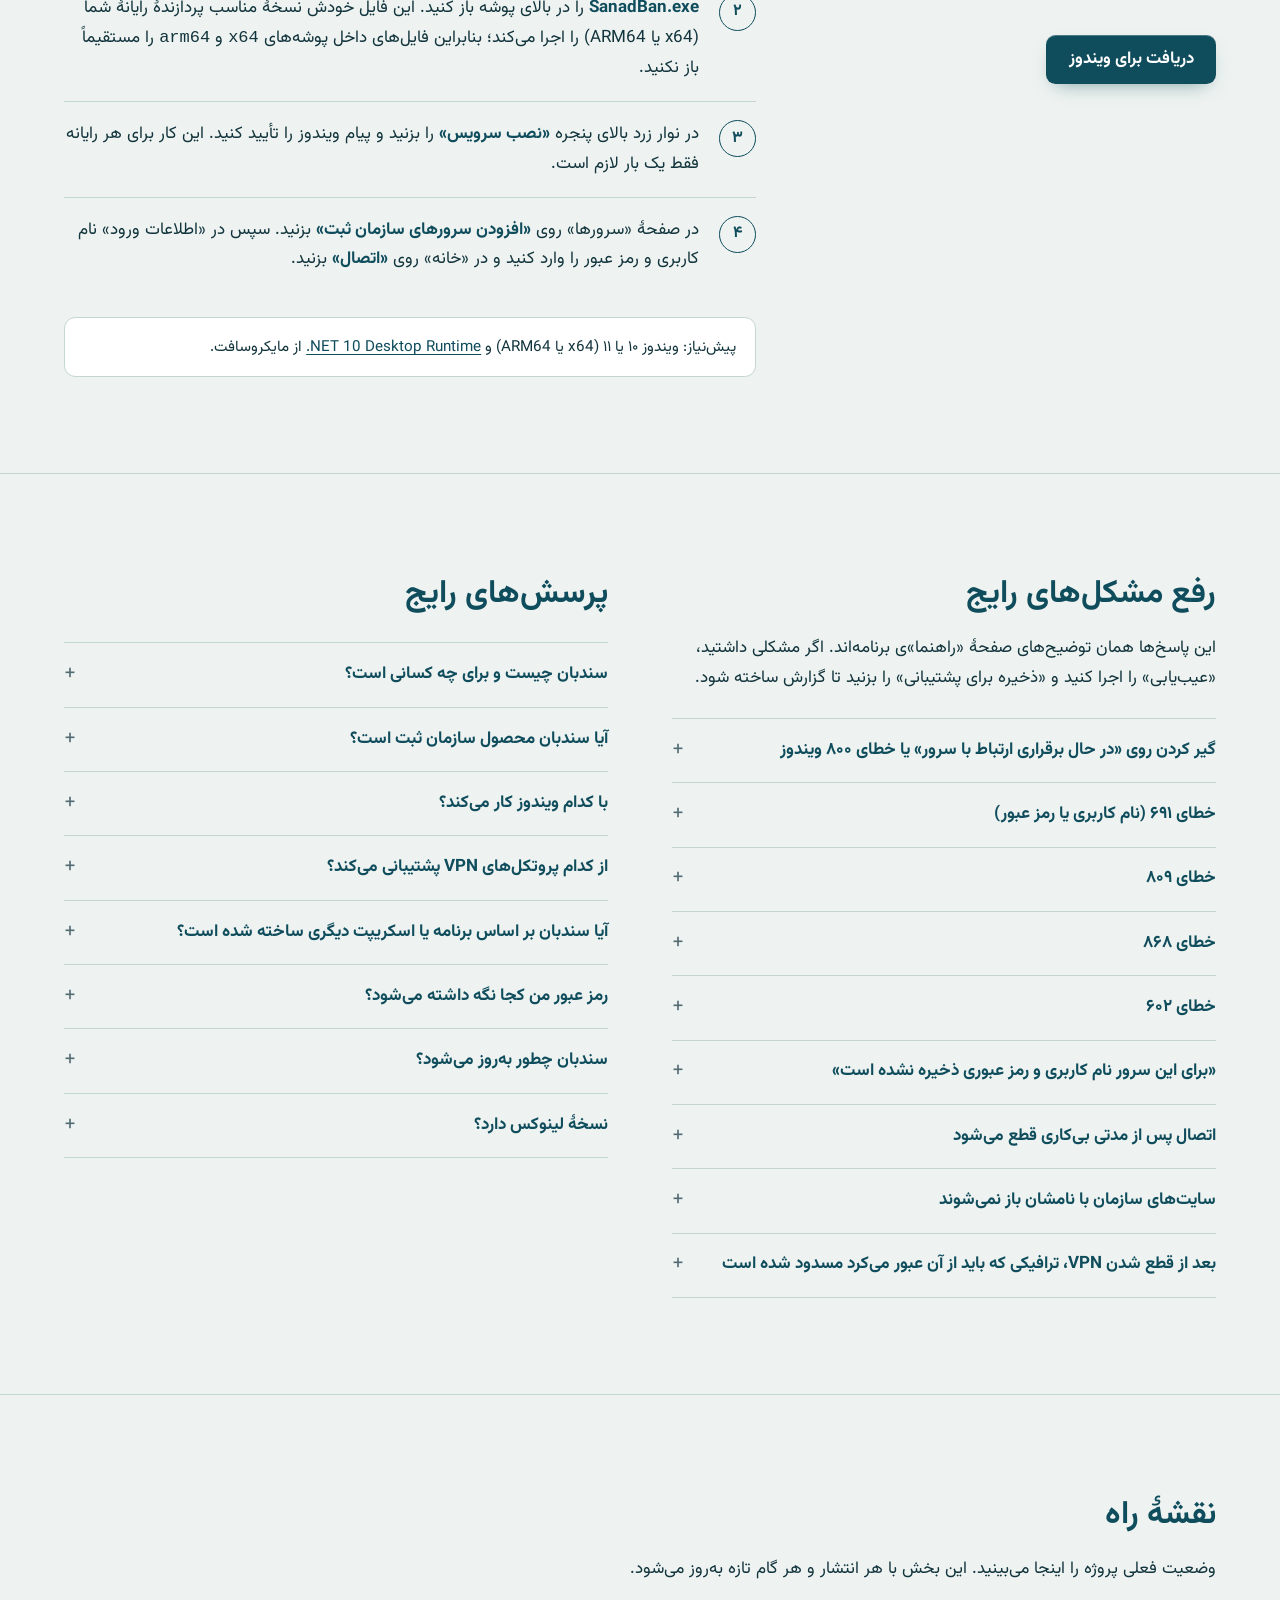
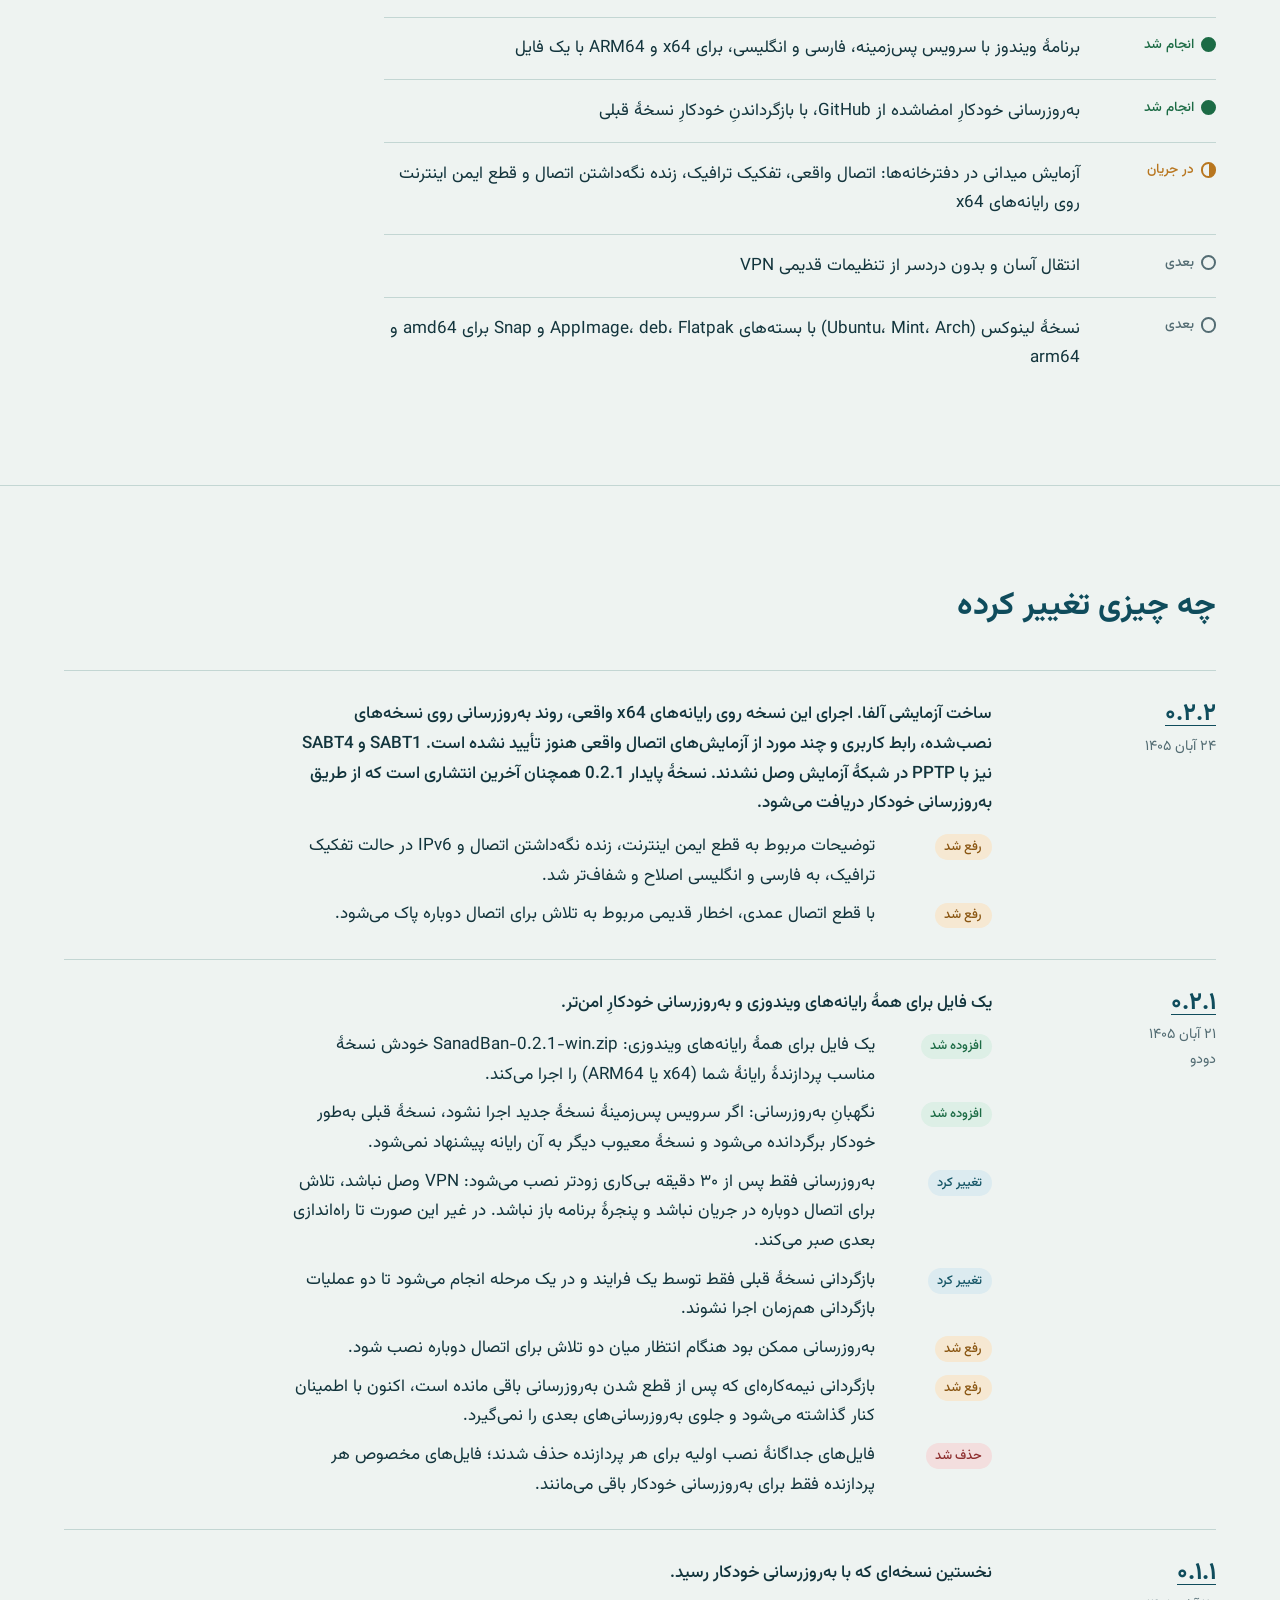
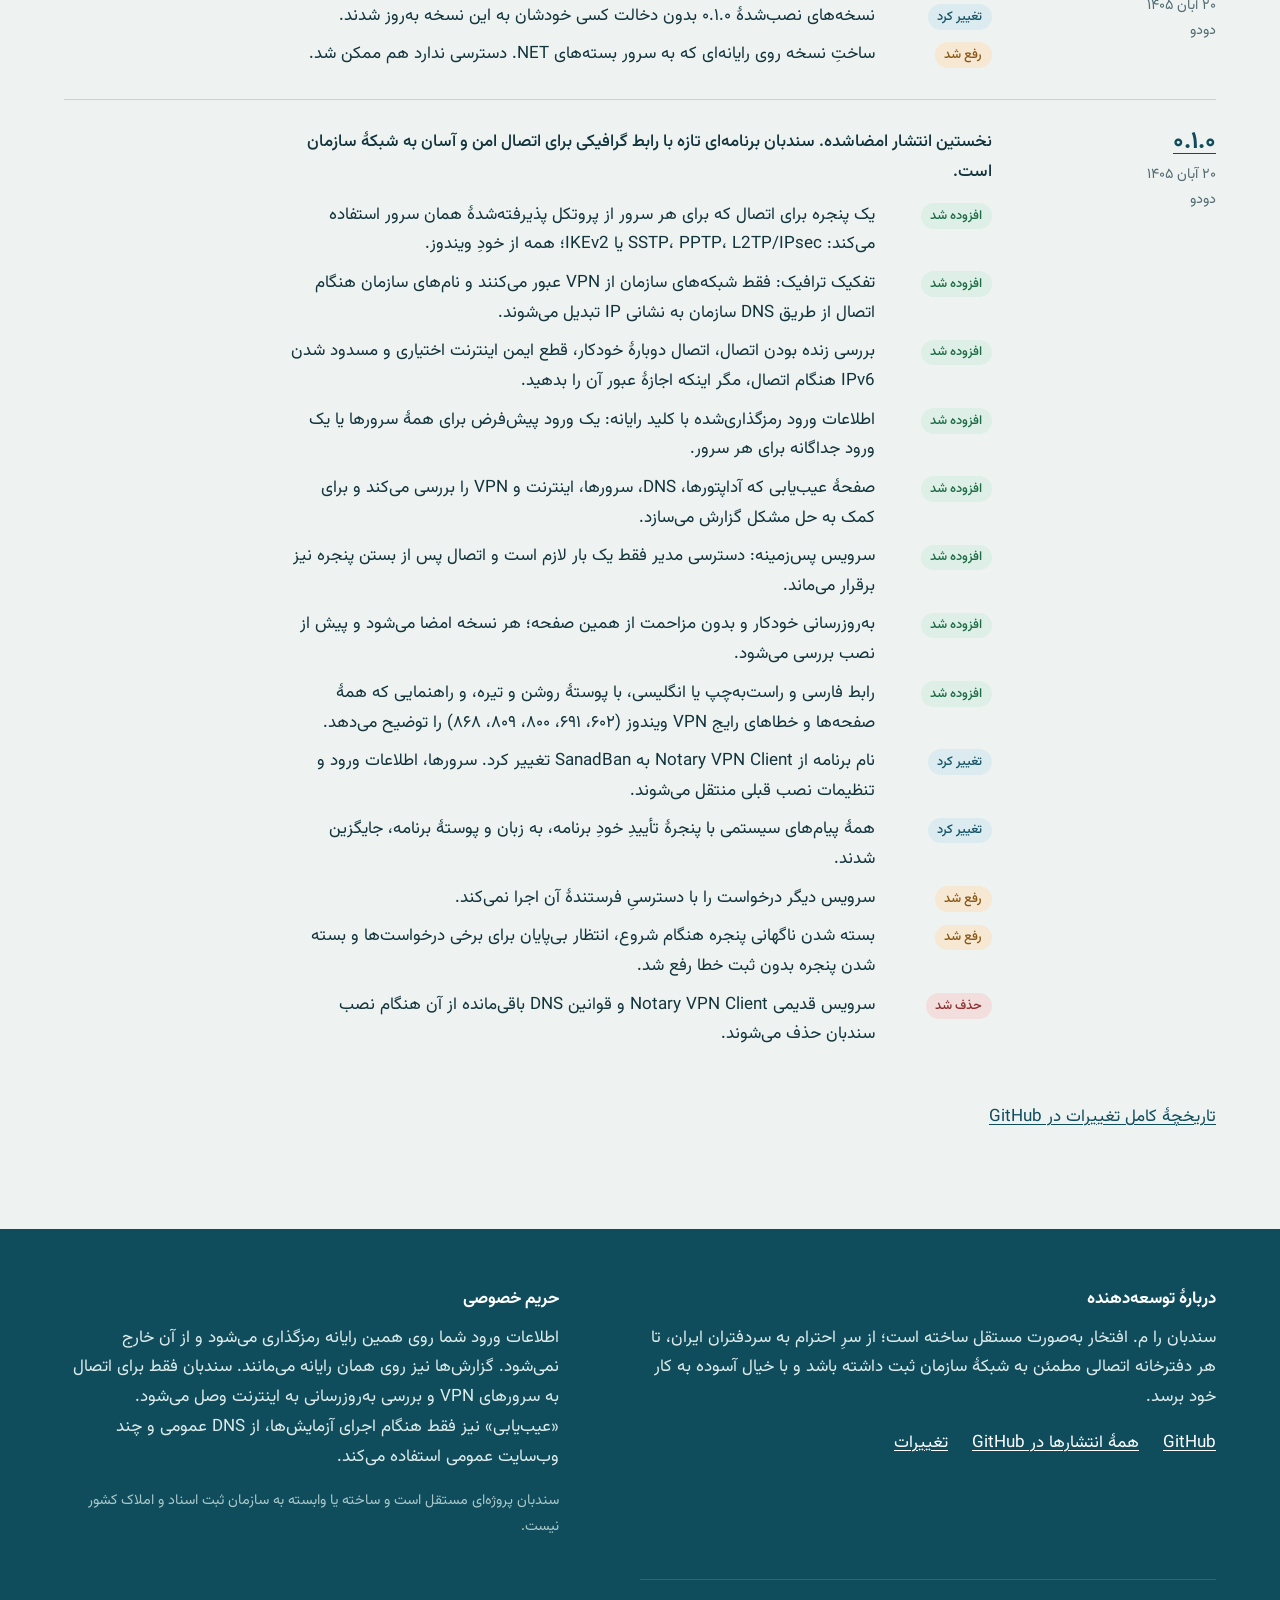
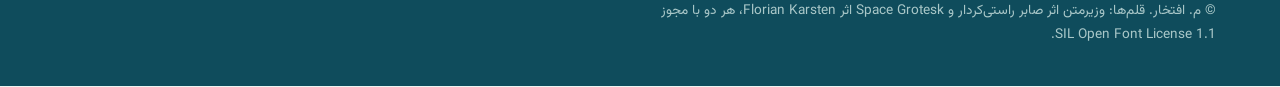
==== commit 1d78e95a: "Update website and README from the current releases" ====
--- a/docs/index.html
+++ b/docs/index.html
@@ -190,7 +190,7 @@
 <section class="changes" id="changes" aria-labelledby="changes-h">
   <div class="wrap">
     <h2 id="changes-h">چه چیزی تغییر کرده</h2>
-    <div class="timeline"><article class="rel"><div><div class="ver"><a href="https://github.com/mneftekhar/sanadban-releases/releases/tag/v0.2.2">۰.۲.۲</a></div><div class="when"><time datetime="2026-11-15">۲۴ آبان ۱۴۰۵</time></div></div><div><p class="sum">ساخت آزمایشی آلفا. رایانه‌های واقعی x64، به‌روزرسانی نسخهٔ نصب‌شده، رابط کاربری و چند آزمایش اتصال واقعی هنوز تأیید نشده‌اند؛ SABT1 و SABT4 با PPTP در شبکهٔ آزمایش وصل نشدند. نسخهٔ پایدار 0.2.1 همچنان آخرین انتشار برای به‌روزرسانی خودکار است.</p><ul><li><span class="kind k-fixed">رفع شد</span><span>توضیحات قطع ایمن اینترنت، زنده نگه‌داشتن اتصال و IPv6 در حالت تفکیک ترافیک، به فارسی و انگلیسی اصلاح شد.</span></li><li><span class="kind k-fixed">رفع شد</span><span>با قطع اتصال عمدی، اخطار قدیمیِ اتصال دوباره پاک می‌شود.</span></li></ul></div></article><article class="rel"><div><div class="ver"><a href="https://github.com/mneftekhar/sanadban-releases/releases/tag/v0.2.1">۰.۲.۱</a></div><div class="when"><time datetime="2026-11-12">۲۱ آبان ۱۴۰۵</time><br>دودو</div></div><div><p class="sum">یک فایل برای همهٔ رایانه‌های ویندوزی و به‌روزرسانی خودکارِ امن‌تر.</p><ul><li><span class="kind k-added">افزوده شد</span><span>یک فایل برای همهٔ رایانه‌های ویندوزی: SanadBan-0.2.1-win.zip خودش نسخهٔ مناسب پردازندهٔ رایانهٔ شما (x64 یا ARM64) را اجرا می‌کند.</span></li><li><span class="kind k-added">افزوده شد</span><span>نگهبانِ به‌روزرسانی: اگر سرویس پس‌زمینهٔ نسخهٔ جدید اجرا نشود، نسخهٔ قبلی به‌طور خودکار برگردانده می‌شود و نسخهٔ معیوب دیگر به آن رایانه پیشنهاد نمی‌شود.</span></li><li><span class="kind k-changed">تغییر کرد</span><span>به‌روزرسانی فقط پس از ۳۰ دقیقه بی‌کاری زودتر نصب می‌شود: VPN وصل نباشد، تلاش برای اتصال دوباره در جریان نباشد و پنجرهٔ برنامه باز نباشد. در غیر این صورت تا راه‌اندازی بعدی صبر می‌کند.</span></li><li><span class="kind k-changed">تغییر کرد</span><span>بازگردانی نسخهٔ قبلی فقط توسط یک فرایند و در یک مرحله انجام می‌شود تا دو عملیات بازگردانی هم‌زمان اجرا نشوند.</span></li><li><span class="kind k-fixed">رفع شد</span><span>به‌روزرسانی ممکن بود هنگام انتظار میان دو تلاش برای اتصال دوباره نصب شود.</span></li><li><span class="kind k-fixed">رفع شد</span><span>بازگردانی نیمه‌کاره‌ای که پس از قطع شدن به‌روزرسانی باقی مانده است، اکنون با اطمینان کنار گذاشته می‌شود و جلوی به‌روزرسانی‌های بعدی را نمی‌گیرد.</span></li><li><span class="kind k-removed">حذف شد</span><span>فایل‌های جداگانهٔ نصب اولیه برای هر پردازنده حذف شدند؛ فایل‌های مخصوص هر پردازنده فقط برای به‌روزرسانی خودکار باقی می‌مانند.</span></li></ul></div></article><article class="rel"><div><div class="ver"><a href="https://github.com/mneftekhar/sanadban-releases/releases/tag/v0.1.1">۰.۱.۱</a></div><div class="when"><time datetime="2026-11-11">۲۰ آبان ۱۴۰۵</time><br>دودو</div></div><div><p class="sum">نخستین نسخه‌ای که با به‌روزرسانی خودکار رسید.</p><ul><li><span class="kind k-changed">تغییر کرد</span><span>نسخه‌های نصب‌شدهٔ ۰.۱.۰ بدون دخالت کسی خودشان به این نسخه به‌روز شدند.</span></li><li><span class="kind k-fixed">رفع شد</span><span>ساختِ نسخه روی رایانه‌ای که به سرور بسته‌های ‎.NET‎ دسترسی ندارد هم ممکن شد.</span></li></ul></div></article><article class="rel"><div><div class="ver"><a href="https://github.com/mneftekhar/sanadban-releases/releases/tag/v0.1.0">۰.۱.۰</a></div><div class="when"><time datetime="2026-11-11">۲۰ آبان ۱۴۰۵</time><br>دودو</div></div><div><p class="sum">نخستین انتشار امضاشده. سندبان برنامه‌ای تازه با رابط گرافیکی برای اتصال امن و آسان به شبکهٔ سازمان است.</p><ul><li><span class="kind k-added">افزوده شد</span><span>یک پنجره برای اتصال که برای هر سرور از پروتکل پذیرفته‌شدهٔ همان سرور استفاده می‌کند: SSTP، PPTP، L2TP/IPsec یا IKEv2؛ همه از خودِ ویندوز.</span></li><li><span class="kind k-added">افزوده شد</span><span>تفکیک ترافیک: فقط شبکه‌های سازمان از VPN عبور می‌کنند و نام‌های سازمان هنگام اتصال از طریق DNS سازمان به نشانی IP تبدیل می‌شوند.</span></li><li><span class="kind k-added">افزوده شد</span><span>بررسی زنده بودن اتصال، اتصال دوبارهٔ خودکار، قطع ایمن اینترنت اختیاری و مسدود شدن IPv6 هنگام اتصال، مگر اینکه اجازهٔ عبور آن را بدهید.</span></li><li><span class="kind k-added">افزوده شد</span><span>اطلاعات ورود رمزگذاری‌شده با کلید رایانه: یک ورود پیش‌فرض برای همهٔ سرورها یا یک ورود جداگانه برای هر سرور.</span></li><li><span class="kind k-added">افزوده شد</span><span>صفحهٔ عیب‌یابی که آداپتورها، DNS، سرورها، اینترنت و VPN را بررسی می‌کند و برای کمک به حل مشکل گزارش می‌سازد.</span></li><li><span class="kind k-added">افزوده شد</span><span>سرویس پس‌زمینه: دسترسی مدیر فقط یک بار لازم است و اتصال پس از بستن پنجره نیز برقرار می‌ماند.</span></li><li><span class="kind k-added">افزوده شد</span><span>به‌روزرسانی خودکار و بدون مزاحمت از همین صفحه؛ هر نسخه امضا می‌شود و پیش از نصب بررسی می‌شود.</span></li><li><span class="kind k-added">افزوده شد</span><span>رابط فارسی و راست‌به‌چپ یا انگلیسی، با پوستهٔ روشن و تیره، و راهنمایی که همهٔ صفحه‌ها و خطاهای رایج VPN ویندوز (۶۰۲، ۶۹۱، ۸۰۰، ۸۰۹، ۸۶۸) را توضیح می‌دهد.</span></li><li><span class="kind k-changed">تغییر کرد</span><span>نام برنامه از Notary VPN Client به SanadBan تغییر کرد. سرورها، اطلاعات ورود و تنظیمات نصب قبلی منتقل می‌شوند.</span></li><li><span class="kind k-changed">تغییر کرد</span><span>همهٔ پیام‌های سیستمی با پنجرهٔ تأییدِ خودِ برنامه، به زبان و پوستهٔ برنامه، جایگزین شدند.</span></li><li><span class="kind k-fixed">رفع شد</span><span>سرویس دیگر درخواست را با دسترسیِ فرستندهٔ آن اجرا نمی‌کند.</span></li><li><span class="kind k-fixed">رفع شد</span><span>بسته شدن ناگهانی پنجره هنگام شروع، انتظار بی‌پایان برای برخی درخواست‌ها و بسته شدن پنجره بدون ثبت خطا رفع شد.</span></li><li><span class="kind k-removed">حذف شد</span><span>سرویس قدیمی Notary VPN Client و قوانین DNS باقی‌مانده از آن هنگام نصب سندبان حذف می‌شوند.</span></li></ul></div></article></div>
+    <div class="timeline"><article class="rel"><div><div class="ver"><a href="https://github.com/mneftekhar/sanadban-releases/releases/tag/v0.2.2">۰.۲.۲</a></div><div class="when"><time datetime="2026-11-15">۲۴ آبان ۱۴۰۵</time></div></div><div><p class="sum">ساخت آزمایشی آلفا. اجرای این نسخه روی رایانه‌های x64 واقعی، روند به‌روزرسانی روی نسخه‌های نصب‌شده، رابط کاربری و چند مورد از آزمایش‌های اتصال واقعی هنوز تأیید نشده است. SABT1 و SABT4 نیز با PPTP در شبکهٔ آزمایش وصل نشدند. نسخهٔ پایدار 0.2.1 همچنان آخرین انتشاری است که از طریق به‌روزرسانی خودکار دریافت می‌شود.</p><ul><li><span class="kind k-fixed">رفع شد</span><span>توضیحات مربوط به قطع ایمن اینترنت، زنده نگه‌داشتن اتصال و IPv6 در حالت تفکیک ترافیک، به فارسی و انگلیسی اصلاح و شفاف‌تر شد.</span></li><li><span class="kind k-fixed">رفع شد</span><span>با قطع اتصال عمدی، اخطار قدیمی مربوط به تلاش برای اتصال دوباره پاک می‌شود.</span></li></ul></div></article><article class="rel"><div><div class="ver"><a href="https://github.com/mneftekhar/sanadban-releases/releases/tag/v0.2.1">۰.۲.۱</a></div><div class="when"><time datetime="2026-11-12">۲۱ آبان ۱۴۰۵</time><br>دودو</div></div><div><p class="sum">یک فایل برای همهٔ رایانه‌های ویندوزی و به‌روزرسانی خودکارِ امن‌تر.</p><ul><li><span class="kind k-added">افزوده شد</span><span>یک فایل برای همهٔ رایانه‌های ویندوزی: SanadBan-0.2.1-win.zip خودش نسخهٔ مناسب پردازندهٔ رایانهٔ شما (x64 یا ARM64) را اجرا می‌کند.</span></li><li><span class="kind k-added">افزوده شد</span><span>نگهبانِ به‌روزرسانی: اگر سرویس پس‌زمینهٔ نسخهٔ جدید اجرا نشود، نسخهٔ قبلی به‌طور خودکار برگردانده می‌شود و نسخهٔ معیوب دیگر به آن رایانه پیشنهاد نمی‌شود.</span></li><li><span class="kind k-changed">تغییر کرد</span><span>به‌روزرسانی فقط پس از ۳۰ دقیقه بی‌کاری زودتر نصب می‌شود: VPN وصل نباشد، تلاش برای اتصال دوباره در جریان نباشد و پنجرهٔ برنامه باز نباشد. در غیر این صورت تا راه‌اندازی بعدی صبر می‌کند.</span></li><li><span class="kind k-changed">تغییر کرد</span><span>بازگردانی نسخهٔ قبلی فقط توسط یک فرایند و در یک مرحله انجام می‌شود تا دو عملیات بازگردانی هم‌زمان اجرا نشوند.</span></li><li><span class="kind k-fixed">رفع شد</span><span>به‌روزرسانی ممکن بود هنگام انتظار میان دو تلاش برای اتصال دوباره نصب شود.</span></li><li><span class="kind k-fixed">رفع شد</span><span>بازگردانی نیمه‌کاره‌ای که پس از قطع شدن به‌روزرسانی باقی مانده است، اکنون با اطمینان کنار گذاشته می‌شود و جلوی به‌روزرسانی‌های بعدی را نمی‌گیرد.</span></li><li><span class="kind k-removed">حذف شد</span><span>فایل‌های جداگانهٔ نصب اولیه برای هر پردازنده حذف شدند؛ فایل‌های مخصوص هر پردازنده فقط برای به‌روزرسانی خودکار باقی می‌مانند.</span></li></ul></div></article><article class="rel"><div><div class="ver"><a href="https://github.com/mneftekhar/sanadban-releases/releases/tag/v0.1.1">۰.۱.۱</a></div><div class="when"><time datetime="2026-11-11">۲۰ آبان ۱۴۰۵</time><br>دودو</div></div><div><p class="sum">نخستین نسخه‌ای که با به‌روزرسانی خودکار رسید.</p><ul><li><span class="kind k-changed">تغییر کرد</span><span>نسخه‌های نصب‌شدهٔ ۰.۱.۰ بدون دخالت کسی خودشان به این نسخه به‌روز شدند.</span></li><li><span class="kind k-fixed">رفع شد</span><span>ساختِ نسخه روی رایانه‌ای که به سرور بسته‌های ‎.NET‎ دسترسی ندارد هم ممکن شد.</span></li></ul></div></article><article class="rel"><div><div class="ver"><a href="https://github.com/mneftekhar/sanadban-releases/releases/tag/v0.1.0">۰.۱.۰</a></div><div class="when"><time datetime="2026-11-11">۲۰ آبان ۱۴۰۵</time><br>دودو</div></div><div><p class="sum">نخستین انتشار امضاشده. سندبان برنامه‌ای تازه با رابط گرافیکی برای اتصال امن و آسان به شبکهٔ سازمان است.</p><ul><li><span class="kind k-added">افزوده شد</span><span>یک پنجره برای اتصال که برای هر سرور از پروتکل پذیرفته‌شدهٔ همان سرور استفاده می‌کند: SSTP، PPTP، L2TP/IPsec یا IKEv2؛ همه از خودِ ویندوز.</span></li><li><span class="kind k-added">افزوده شد</span><span>تفکیک ترافیک: فقط شبکه‌های سازمان از VPN عبور می‌کنند و نام‌های سازمان هنگام اتصال از طریق DNS سازمان به نشانی IP تبدیل می‌شوند.</span></li><li><span class="kind k-added">افزوده شد</span><span>بررسی زنده بودن اتصال، اتصال دوبارهٔ خودکار، قطع ایمن اینترنت اختیاری و مسدود شدن IPv6 هنگام اتصال، مگر اینکه اجازهٔ عبور آن را بدهید.</span></li><li><span class="kind k-added">افزوده شد</span><span>اطلاعات ورود رمزگذاری‌شده با کلید رایانه: یک ورود پیش‌فرض برای همهٔ سرورها یا یک ورود جداگانه برای هر سرور.</span></li><li><span class="kind k-added">افزوده شد</span><span>صفحهٔ عیب‌یابی که آداپتورها، DNS، سرورها، اینترنت و VPN را بررسی می‌کند و برای کمک به حل مشکل گزارش می‌سازد.</span></li><li><span class="kind k-added">افزوده شد</span><span>سرویس پس‌زمینه: دسترسی مدیر فقط یک بار لازم است و اتصال پس از بستن پنجره نیز برقرار می‌ماند.</span></li><li><span class="kind k-added">افزوده شد</span><span>به‌روزرسانی خودکار و بدون مزاحمت از همین صفحه؛ هر نسخه امضا می‌شود و پیش از نصب بررسی می‌شود.</span></li><li><span class="kind k-added">افزوده شد</span><span>رابط فارسی و راست‌به‌چپ یا انگلیسی، با پوستهٔ روشن و تیره، و راهنمایی که همهٔ صفحه‌ها و خطاهای رایج VPN ویندوز (۶۰۲، ۶۹۱، ۸۰۰، ۸۰۹، ۸۶۸) را توضیح می‌دهد.</span></li><li><span class="kind k-changed">تغییر کرد</span><span>نام برنامه از Notary VPN Client به SanadBan تغییر کرد. سرورها، اطلاعات ورود و تنظیمات نصب قبلی منتقل می‌شوند.</span></li><li><span class="kind k-changed">تغییر کرد</span><span>همهٔ پیام‌های سیستمی با پنجرهٔ تأییدِ خودِ برنامه، به زبان و پوستهٔ برنامه، جایگزین شدند.</span></li><li><span class="kind k-fixed">رفع شد</span><span>سرویس دیگر درخواست را با دسترسیِ فرستندهٔ آن اجرا نمی‌کند.</span></li><li><span class="kind k-fixed">رفع شد</span><span>بسته شدن ناگهانی پنجره هنگام شروع، انتظار بی‌پایان برای برخی درخواست‌ها و بسته شدن پنجره بدون ثبت خطا رفع شد.</span></li><li><span class="kind k-removed">حذف شد</span><span>سرویس قدیمی Notary VPN Client و قوانین DNS باقی‌مانده از آن هنگام نصب سندبان حذف می‌شوند.</span></li></ul></div></article></div>
     <p class="more"><a href="https://github.com/mneftekhar/sanadban-releases/blob/main/CHANGELOG.md">تاریخچهٔ کامل تغییرات در GitHub</a></p>
   </div>
 </section>
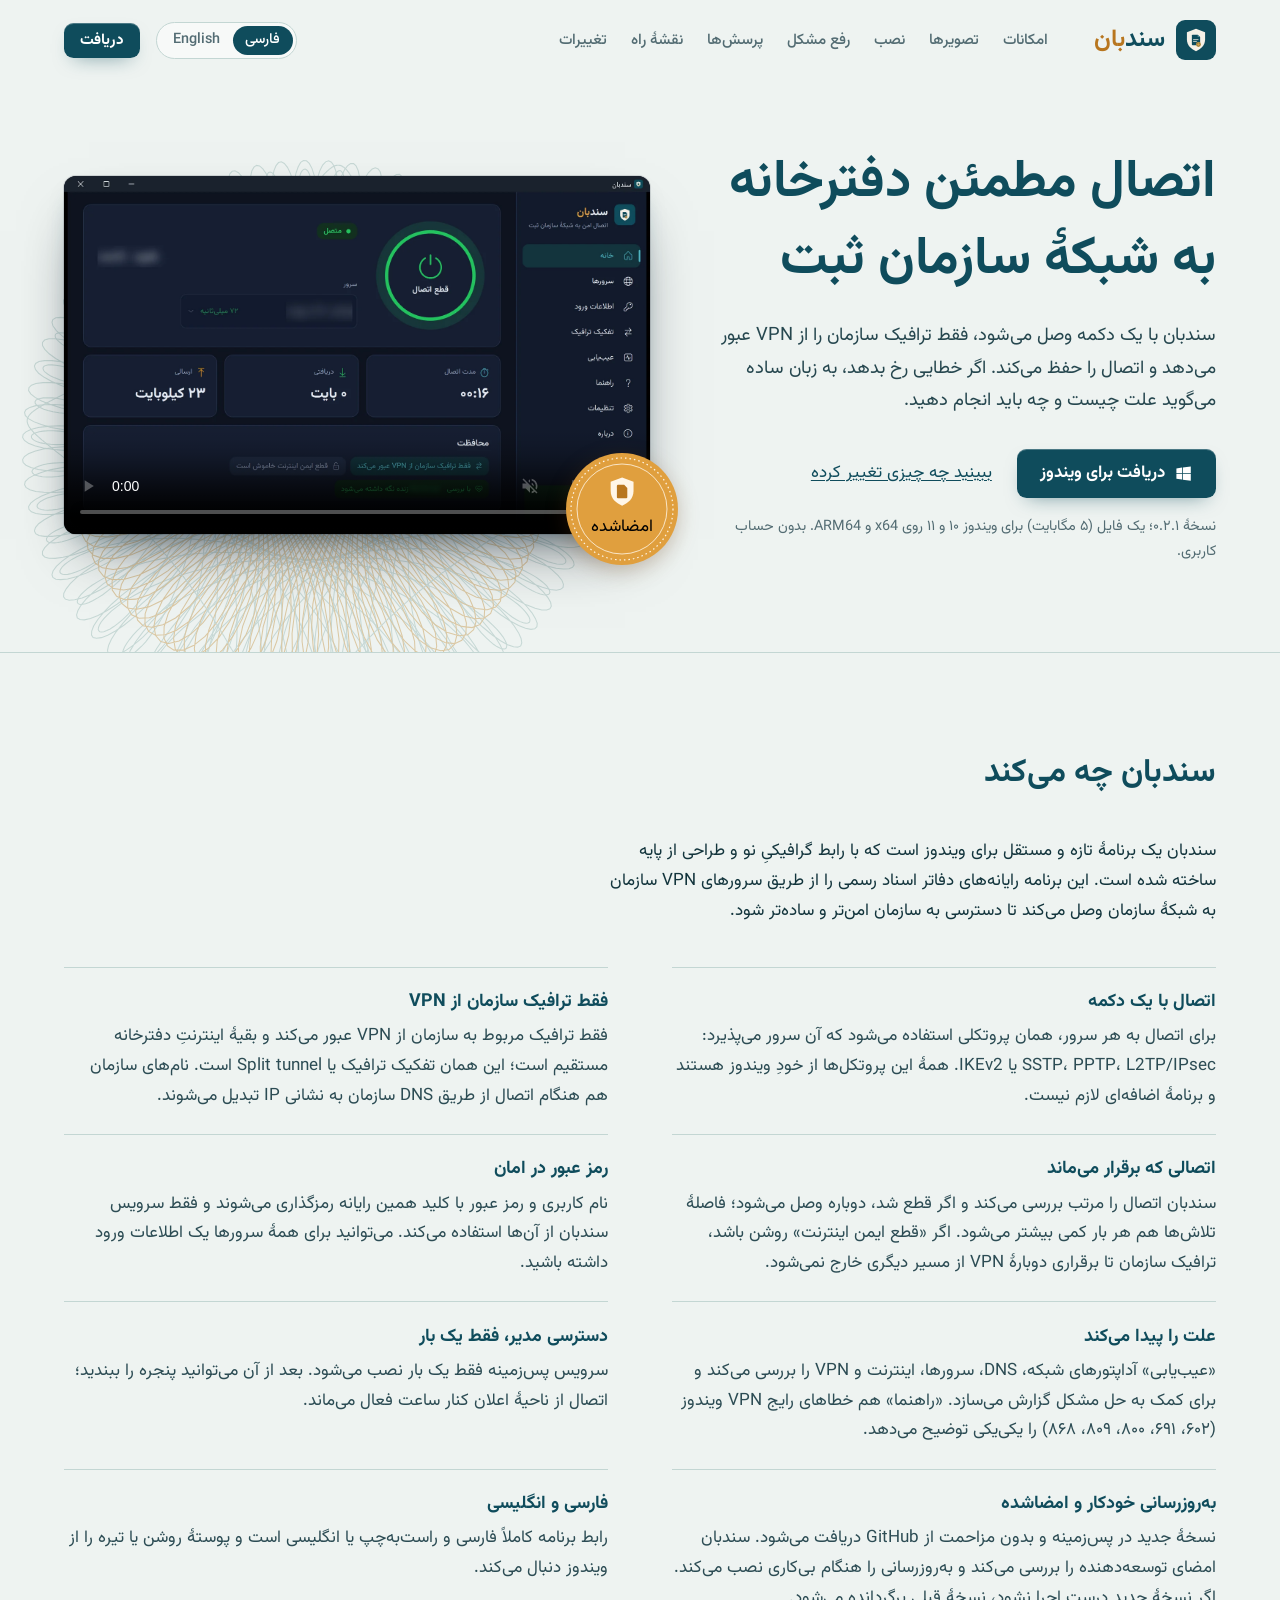
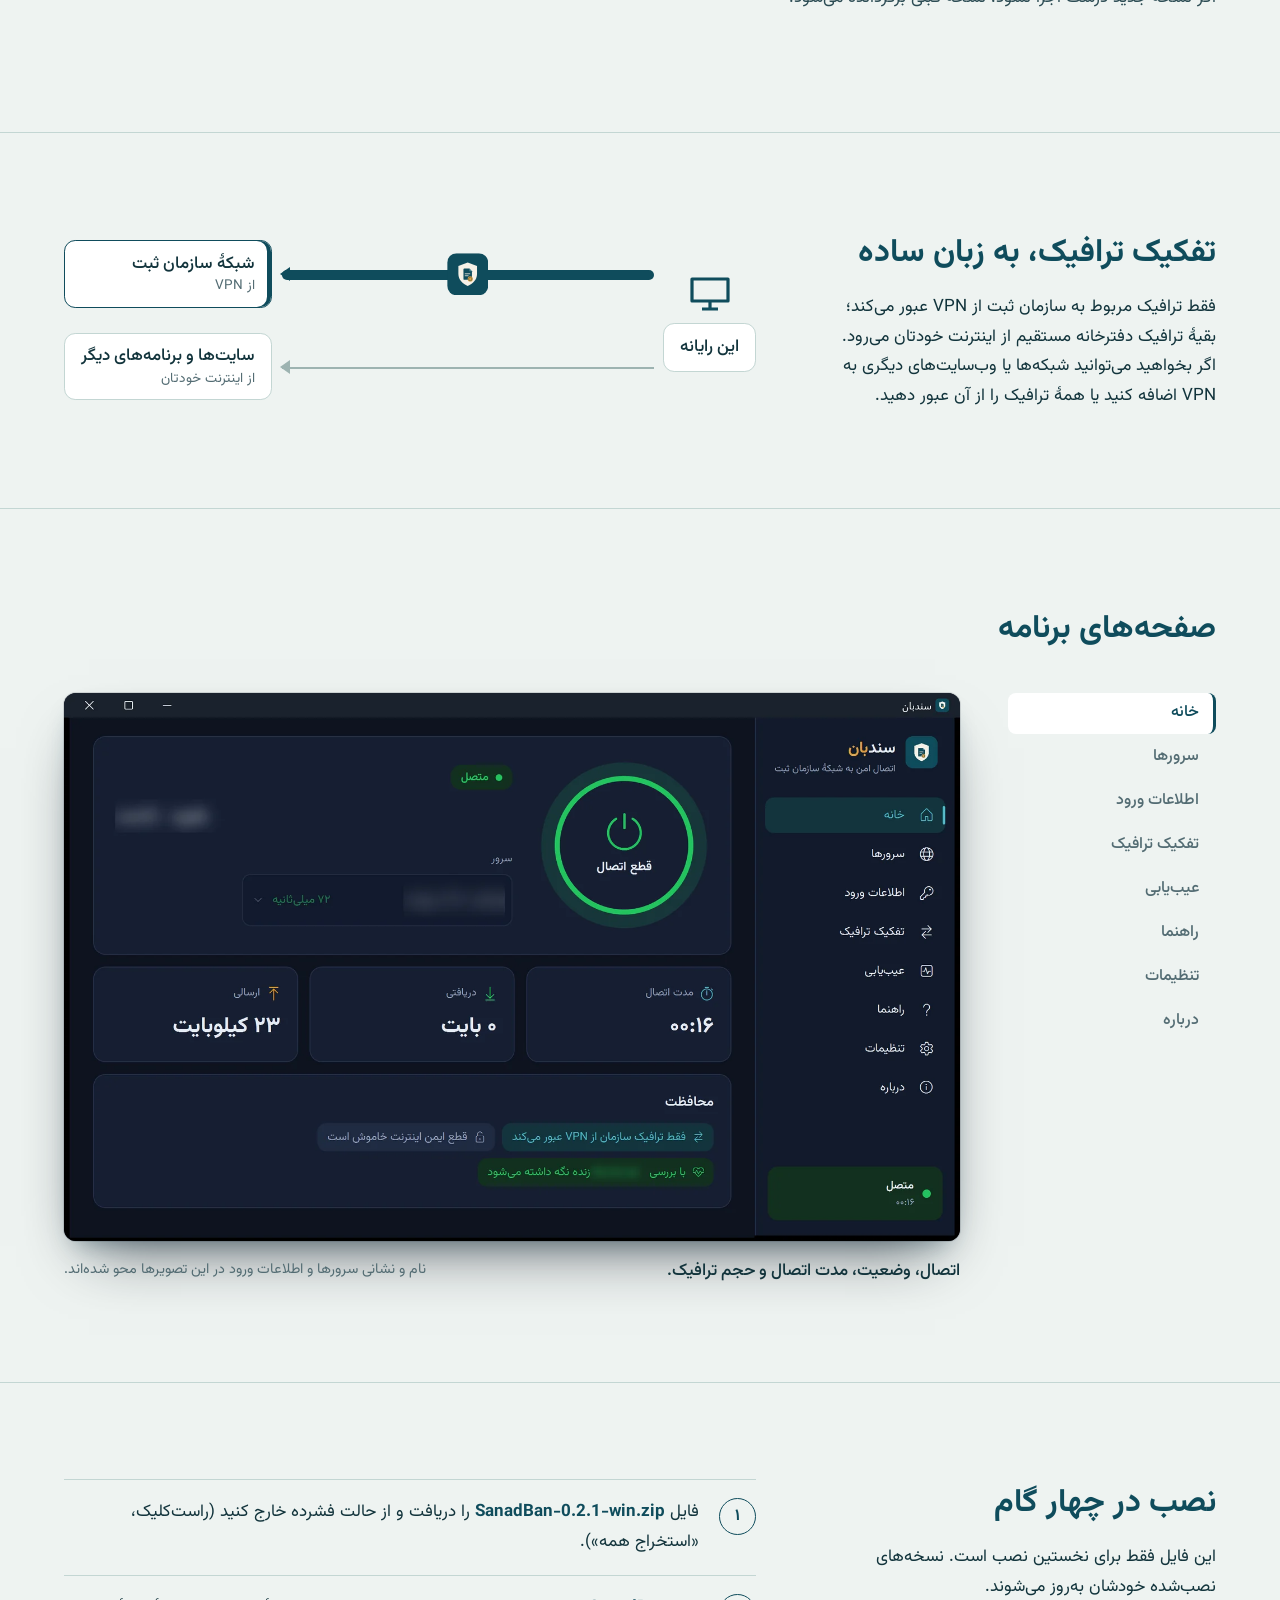
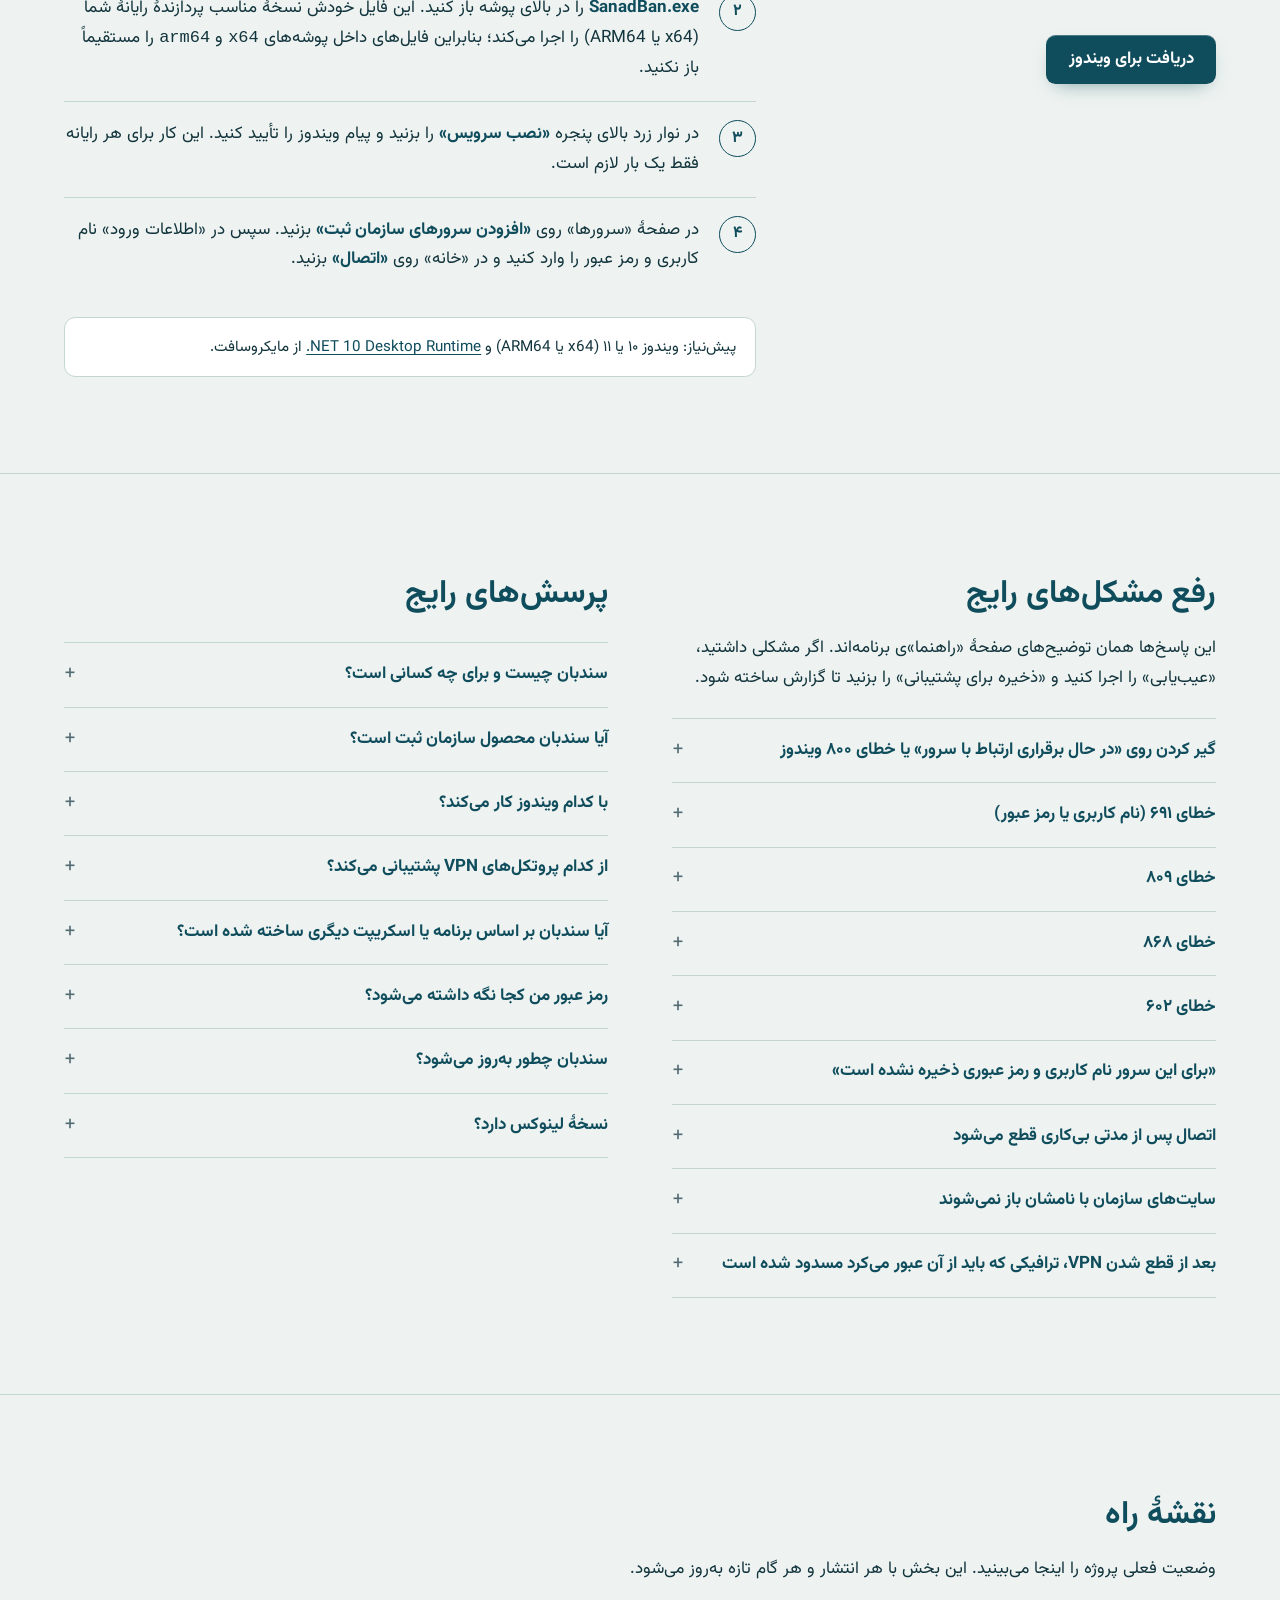
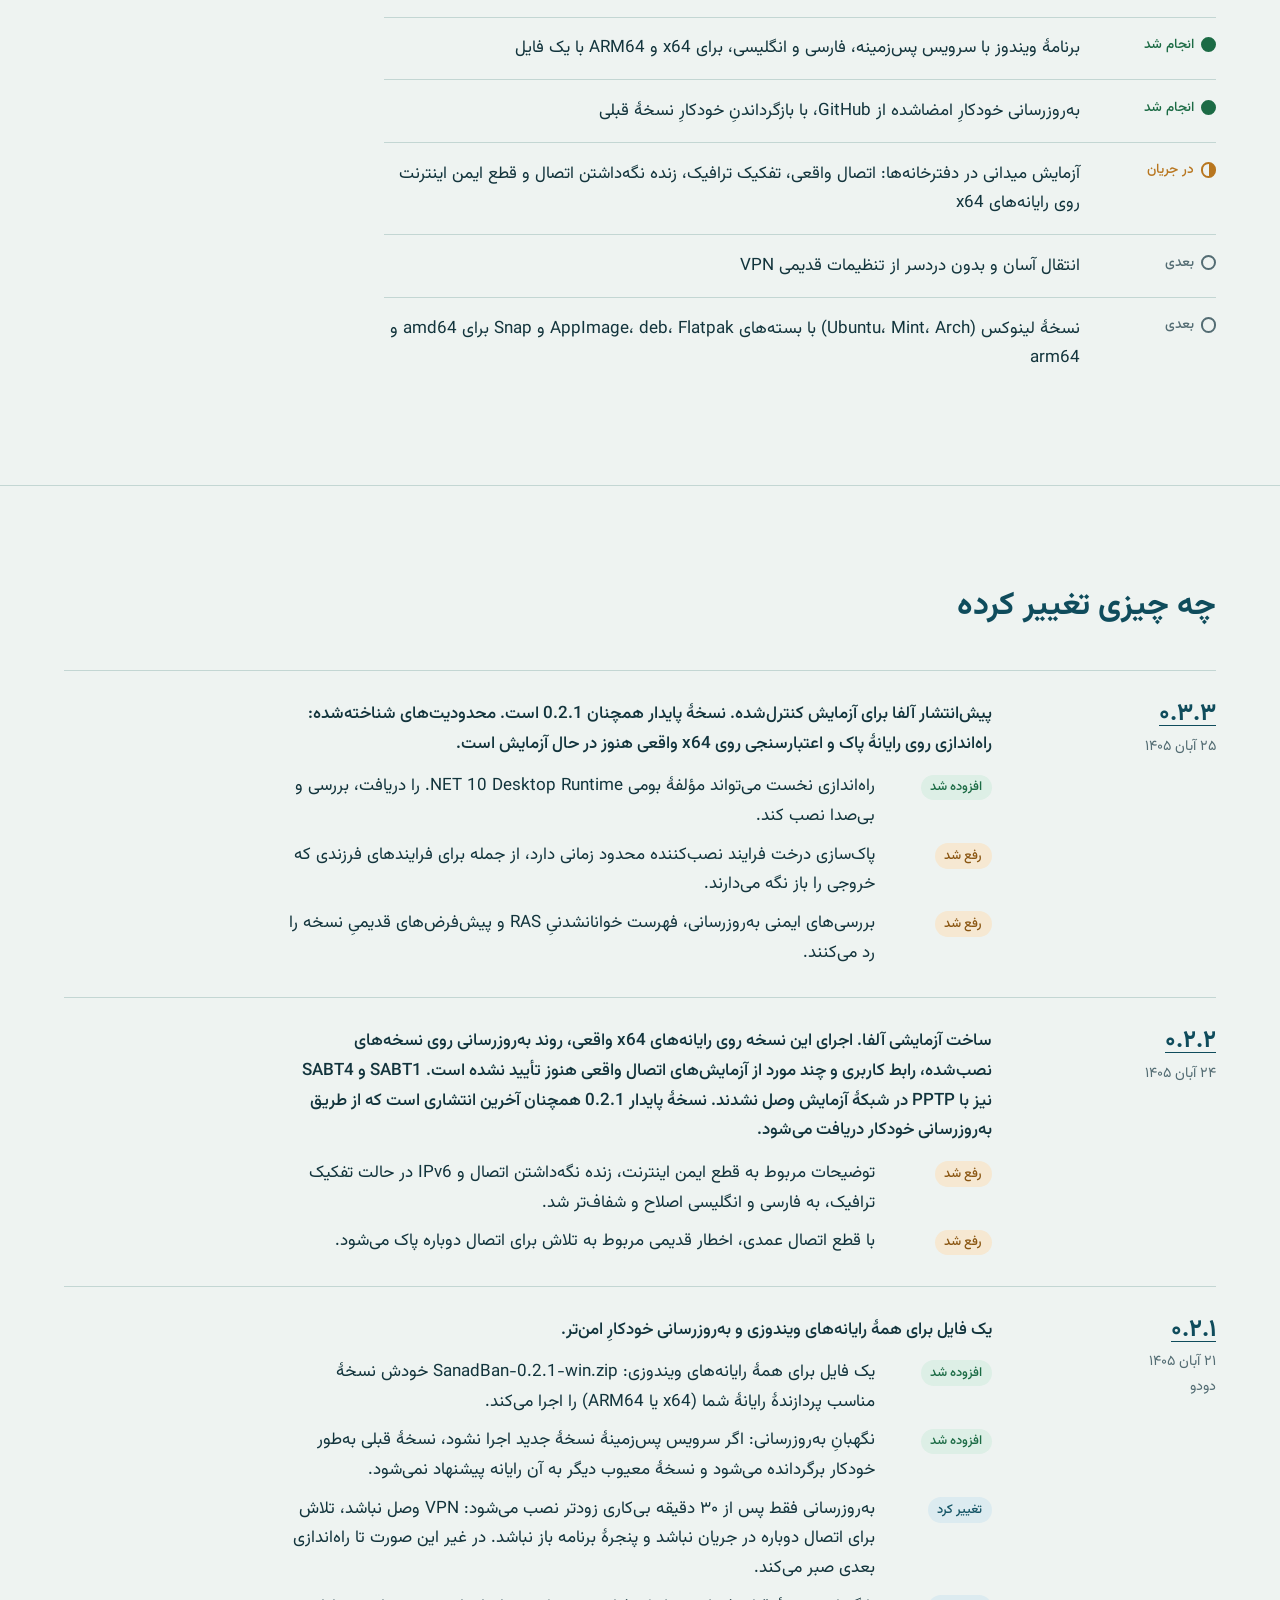
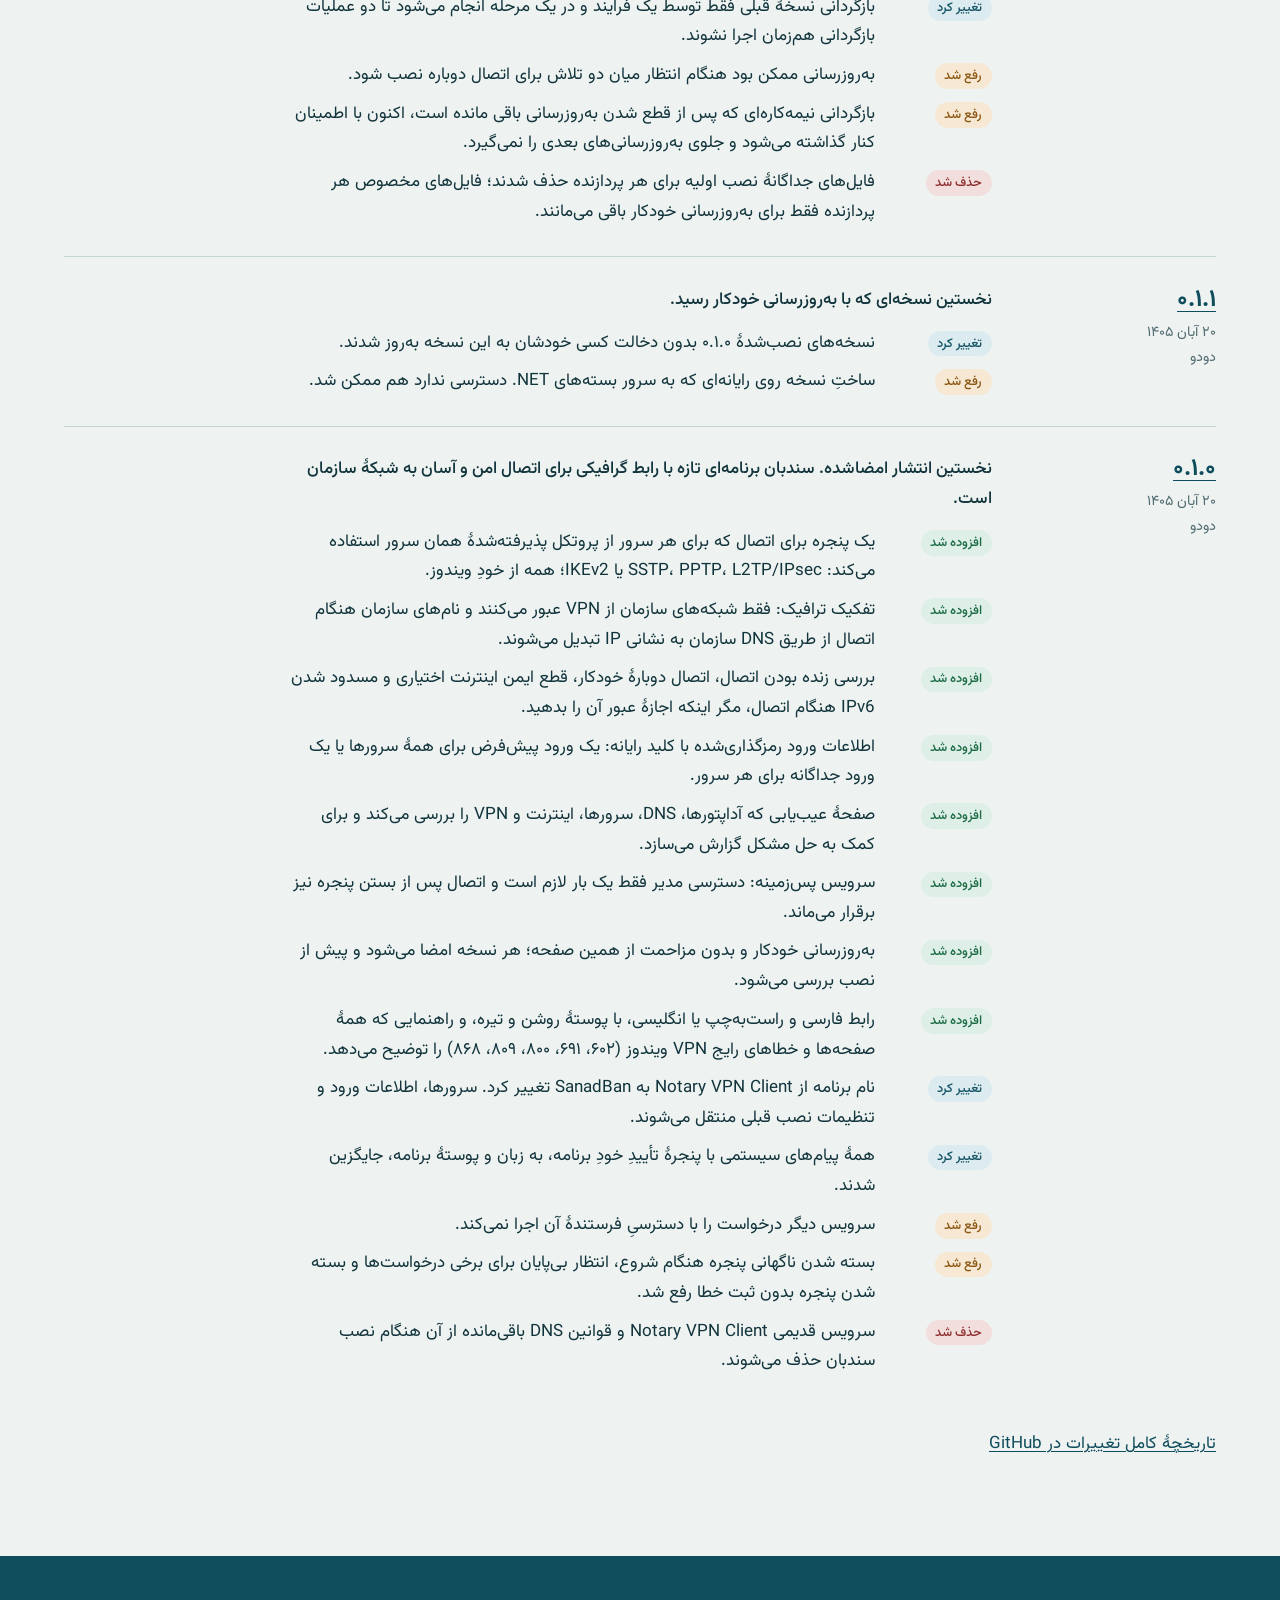
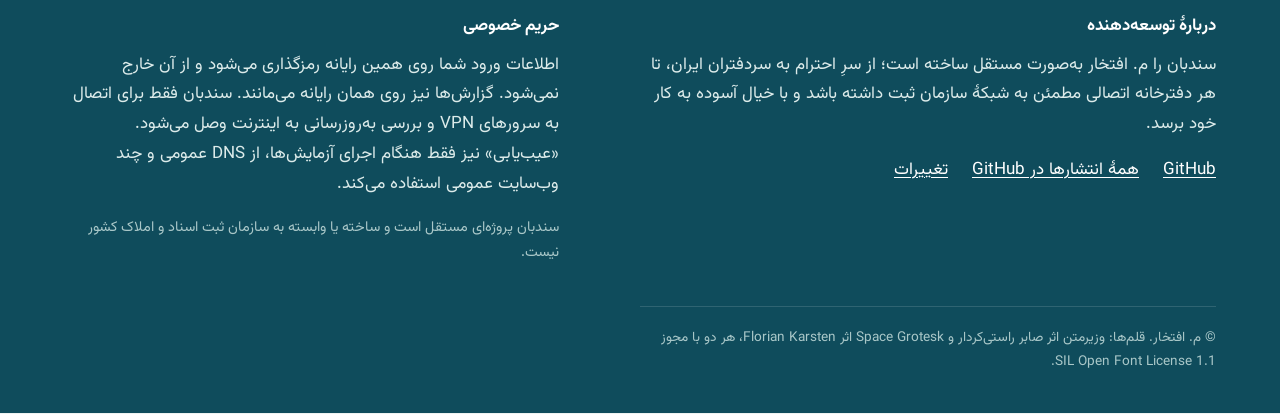
==== commit da5e4733: "Update website and README from the current releases" ====
--- a/docs/index.html
+++ b/docs/index.html
@@ -190,7 +190,7 @@
 <section class="changes" id="changes" aria-labelledby="changes-h">
   <div class="wrap">
     <h2 id="changes-h">چه چیزی تغییر کرده</h2>
-    <div class="timeline"><article class="rel"><div><div class="ver"><a href="https://github.com/mneftekhar/sanadban-releases/releases/tag/v0.2.2">۰.۲.۲</a></div><div class="when"><time datetime="2026-11-15">۲۴ آبان ۱۴۰۵</time></div></div><div><p class="sum">ساخت آزمایشی آلفا. اجرای این نسخه روی رایانه‌های x64 واقعی، روند به‌روزرسانی روی نسخه‌های نصب‌شده، رابط کاربری و چند مورد از آزمایش‌های اتصال واقعی هنوز تأیید نشده است. SABT1 و SABT4 نیز با PPTP در شبکهٔ آزمایش وصل نشدند. نسخهٔ پایدار 0.2.1 همچنان آخرین انتشاری است که از طریق به‌روزرسانی خودکار دریافت می‌شود.</p><ul><li><span class="kind k-fixed">رفع شد</span><span>توضیحات مربوط به قطع ایمن اینترنت، زنده نگه‌داشتن اتصال و IPv6 در حالت تفکیک ترافیک، به فارسی و انگلیسی اصلاح و شفاف‌تر شد.</span></li><li><span class="kind k-fixed">رفع شد</span><span>با قطع اتصال عمدی، اخطار قدیمی مربوط به تلاش برای اتصال دوباره پاک می‌شود.</span></li></ul></div></article><article class="rel"><div><div class="ver"><a href="https://github.com/mneftekhar/sanadban-releases/releases/tag/v0.2.1">۰.۲.۱</a></div><div class="when"><time datetime="2026-11-12">۲۱ آبان ۱۴۰۵</time><br>دودو</div></div><div><p class="sum">یک فایل برای همهٔ رایانه‌های ویندوزی و به‌روزرسانی خودکارِ امن‌تر.</p><ul><li><span class="kind k-added">افزوده شد</span><span>یک فایل برای همهٔ رایانه‌های ویندوزی: SanadBan-0.2.1-win.zip خودش نسخهٔ مناسب پردازندهٔ رایانهٔ شما (x64 یا ARM64) را اجرا می‌کند.</span></li><li><span class="kind k-added">افزوده شد</span><span>نگهبانِ به‌روزرسانی: اگر سرویس پس‌زمینهٔ نسخهٔ جدید اجرا نشود، نسخهٔ قبلی به‌طور خودکار برگردانده می‌شود و نسخهٔ معیوب دیگر به آن رایانه پیشنهاد نمی‌شود.</span></li><li><span class="kind k-changed">تغییر کرد</span><span>به‌روزرسانی فقط پس از ۳۰ دقیقه بی‌کاری زودتر نصب می‌شود: VPN وصل نباشد، تلاش برای اتصال دوباره در جریان نباشد و پنجرهٔ برنامه باز نباشد. در غیر این صورت تا راه‌اندازی بعدی صبر می‌کند.</span></li><li><span class="kind k-changed">تغییر کرد</span><span>بازگردانی نسخهٔ قبلی فقط توسط یک فرایند و در یک مرحله انجام می‌شود تا دو عملیات بازگردانی هم‌زمان اجرا نشوند.</span></li><li><span class="kind k-fixed">رفع شد</span><span>به‌روزرسانی ممکن بود هنگام انتظار میان دو تلاش برای اتصال دوباره نصب شود.</span></li><li><span class="kind k-fixed">رفع شد</span><span>بازگردانی نیمه‌کاره‌ای که پس از قطع شدن به‌روزرسانی باقی مانده است، اکنون با اطمینان کنار گذاشته می‌شود و جلوی به‌روزرسانی‌های بعدی را نمی‌گیرد.</span></li><li><span class="kind k-removed">حذف شد</span><span>فایل‌های جداگانهٔ نصب اولیه برای هر پردازنده حذف شدند؛ فایل‌های مخصوص هر پردازنده فقط برای به‌روزرسانی خودکار باقی می‌مانند.</span></li></ul></div></article><article class="rel"><div><div class="ver"><a href="https://github.com/mneftekhar/sanadban-releases/releases/tag/v0.1.1">۰.۱.۱</a></div><div class="when"><time datetime="2026-11-11">۲۰ آبان ۱۴۰۵</time><br>دودو</div></div><div><p class="sum">نخستین نسخه‌ای که با به‌روزرسانی خودکار رسید.</p><ul><li><span class="kind k-changed">تغییر کرد</span><span>نسخه‌های نصب‌شدهٔ ۰.۱.۰ بدون دخالت کسی خودشان به این نسخه به‌روز شدند.</span></li><li><span class="kind k-fixed">رفع شد</span><span>ساختِ نسخه روی رایانه‌ای که به سرور بسته‌های ‎.NET‎ دسترسی ندارد هم ممکن شد.</span></li></ul></div></article><article class="rel"><div><div class="ver"><a href="https://github.com/mneftekhar/sanadban-releases/releases/tag/v0.1.0">۰.۱.۰</a></div><div class="when"><time datetime="2026-11-11">۲۰ آبان ۱۴۰۵</time><br>دودو</div></div><div><p class="sum">نخستین انتشار امضاشده. سندبان برنامه‌ای تازه با رابط گرافیکی برای اتصال امن و آسان به شبکهٔ سازمان است.</p><ul><li><span class="kind k-added">افزوده شد</span><span>یک پنجره برای اتصال که برای هر سرور از پروتکل پذیرفته‌شدهٔ همان سرور استفاده می‌کند: SSTP، PPTP، L2TP/IPsec یا IKEv2؛ همه از خودِ ویندوز.</span></li><li><span class="kind k-added">افزوده شد</span><span>تفکیک ترافیک: فقط شبکه‌های سازمان از VPN عبور می‌کنند و نام‌های سازمان هنگام اتصال از طریق DNS سازمان به نشانی IP تبدیل می‌شوند.</span></li><li><span class="kind k-added">افزوده شد</span><span>بررسی زنده بودن اتصال، اتصال دوبارهٔ خودکار، قطع ایمن اینترنت اختیاری و مسدود شدن IPv6 هنگام اتصال، مگر اینکه اجازهٔ عبور آن را بدهید.</span></li><li><span class="kind k-added">افزوده شد</span><span>اطلاعات ورود رمزگذاری‌شده با کلید رایانه: یک ورود پیش‌فرض برای همهٔ سرورها یا یک ورود جداگانه برای هر سرور.</span></li><li><span class="kind k-added">افزوده شد</span><span>صفحهٔ عیب‌یابی که آداپتورها، DNS، سرورها، اینترنت و VPN را بررسی می‌کند و برای کمک به حل مشکل گزارش می‌سازد.</span></li><li><span class="kind k-added">افزوده شد</span><span>سرویس پس‌زمینه: دسترسی مدیر فقط یک بار لازم است و اتصال پس از بستن پنجره نیز برقرار می‌ماند.</span></li><li><span class="kind k-added">افزوده شد</span><span>به‌روزرسانی خودکار و بدون مزاحمت از همین صفحه؛ هر نسخه امضا می‌شود و پیش از نصب بررسی می‌شود.</span></li><li><span class="kind k-added">افزوده شد</span><span>رابط فارسی و راست‌به‌چپ یا انگلیسی، با پوستهٔ روشن و تیره، و راهنمایی که همهٔ صفحه‌ها و خطاهای رایج VPN ویندوز (۶۰۲، ۶۹۱، ۸۰۰، ۸۰۹، ۸۶۸) را توضیح می‌دهد.</span></li><li><span class="kind k-changed">تغییر کرد</span><span>نام برنامه از Notary VPN Client به SanadBan تغییر کرد. سرورها، اطلاعات ورود و تنظیمات نصب قبلی منتقل می‌شوند.</span></li><li><span class="kind k-changed">تغییر کرد</span><span>همهٔ پیام‌های سیستمی با پنجرهٔ تأییدِ خودِ برنامه، به زبان و پوستهٔ برنامه، جایگزین شدند.</span></li><li><span class="kind k-fixed">رفع شد</span><span>سرویس دیگر درخواست را با دسترسیِ فرستندهٔ آن اجرا نمی‌کند.</span></li><li><span class="kind k-fixed">رفع شد</span><span>بسته شدن ناگهانی پنجره هنگام شروع، انتظار بی‌پایان برای برخی درخواست‌ها و بسته شدن پنجره بدون ثبت خطا رفع شد.</span></li><li><span class="kind k-removed">حذف شد</span><span>سرویس قدیمی Notary VPN Client و قوانین DNS باقی‌مانده از آن هنگام نصب سندبان حذف می‌شوند.</span></li></ul></div></article></div>
+    <div class="timeline"><article class="rel"><div><div class="ver"><a href="https://github.com/mneftekhar/sanadban-releases/releases/tag/v0.3.3">۰.۳.۳</a></div><div class="when"><time datetime="2026-11-16">۲۵ آبان ۱۴۰۵</time></div></div><div><p class="sum">پیش‌انتشار آلفا برای آزمایش کنترل‌شده. نسخهٔ پایدار همچنان 0.2.1 است. محدودیت‌های شناخته‌شده: راه‌اندازی روی رایانهٔ پاک و اعتبارسنجی روی x64 واقعی هنوز در حال آزمایش است.</p><ul><li><span class="kind k-added">افزوده شد</span><span>راه‌اندازی نخست می‌تواند مؤلفهٔ بومی ‎.NET 10 Desktop Runtime‎ را دریافت، بررسی و بی‌صدا نصب کند.</span></li><li><span class="kind k-fixed">رفع شد</span><span>پاک‌سازی درخت فرایند نصب‌کننده محدود زمانی دارد، از جمله برای فرایندهای فرزندی که خروجی را باز نگه می‌دارند.</span></li><li><span class="kind k-fixed">رفع شد</span><span>بررسی‌های ایمنی به‌روزرسانی، فهرست خوانانشدنیِ RAS و پیش‌فرض‌های قدیمیِ نسخه را رد می‌کنند.</span></li></ul></div></article><article class="rel"><div><div class="ver"><a href="https://github.com/mneftekhar/sanadban-releases/releases/tag/v0.2.2">۰.۲.۲</a></div><div class="when"><time datetime="2026-11-15">۲۴ آبان ۱۴۰۵</time></div></div><div><p class="sum">ساخت آزمایشی آلفا. اجرای این نسخه روی رایانه‌های x64 واقعی، روند به‌روزرسانی روی نسخه‌های نصب‌شده، رابط کاربری و چند مورد از آزمایش‌های اتصال واقعی هنوز تأیید نشده است. SABT1 و SABT4 نیز با PPTP در شبکهٔ آزمایش وصل نشدند. نسخهٔ پایدار 0.2.1 همچنان آخرین انتشاری است که از طریق به‌روزرسانی خودکار دریافت می‌شود.</p><ul><li><span class="kind k-fixed">رفع شد</span><span>توضیحات مربوط به قطع ایمن اینترنت، زنده نگه‌داشتن اتصال و IPv6 در حالت تفکیک ترافیک، به فارسی و انگلیسی اصلاح و شفاف‌تر شد.</span></li><li><span class="kind k-fixed">رفع شد</span><span>با قطع اتصال عمدی، اخطار قدیمی مربوط به تلاش برای اتصال دوباره پاک می‌شود.</span></li></ul></div></article><article class="rel"><div><div class="ver"><a href="https://github.com/mneftekhar/sanadban-releases/releases/tag/v0.2.1">۰.۲.۱</a></div><div class="when"><time datetime="2026-11-12">۲۱ آبان ۱۴۰۵</time><br>دودو</div></div><div><p class="sum">یک فایل برای همهٔ رایانه‌های ویندوزی و به‌روزرسانی خودکارِ امن‌تر.</p><ul><li><span class="kind k-added">افزوده شد</span><span>یک فایل برای همهٔ رایانه‌های ویندوزی: SanadBan-0.2.1-win.zip خودش نسخهٔ مناسب پردازندهٔ رایانهٔ شما (x64 یا ARM64) را اجرا می‌کند.</span></li><li><span class="kind k-added">افزوده شد</span><span>نگهبانِ به‌روزرسانی: اگر سرویس پس‌زمینهٔ نسخهٔ جدید اجرا نشود، نسخهٔ قبلی به‌طور خودکار برگردانده می‌شود و نسخهٔ معیوب دیگر به آن رایانه پیشنهاد نمی‌شود.</span></li><li><span class="kind k-changed">تغییر کرد</span><span>به‌روزرسانی فقط پس از ۳۰ دقیقه بی‌کاری زودتر نصب می‌شود: VPN وصل نباشد، تلاش برای اتصال دوباره در جریان نباشد و پنجرهٔ برنامه باز نباشد. در غیر این صورت تا راه‌اندازی بعدی صبر می‌کند.</span></li><li><span class="kind k-changed">تغییر کرد</span><span>بازگردانی نسخهٔ قبلی فقط توسط یک فرایند و در یک مرحله انجام می‌شود تا دو عملیات بازگردانی هم‌زمان اجرا نشوند.</span></li><li><span class="kind k-fixed">رفع شد</span><span>به‌روزرسانی ممکن بود هنگام انتظار میان دو تلاش برای اتصال دوباره نصب شود.</span></li><li><span class="kind k-fixed">رفع شد</span><span>بازگردانی نیمه‌کاره‌ای که پس از قطع شدن به‌روزرسانی باقی مانده است، اکنون با اطمینان کنار گذاشته می‌شود و جلوی به‌روزرسانی‌های بعدی را نمی‌گیرد.</span></li><li><span class="kind k-removed">حذف شد</span><span>فایل‌های جداگانهٔ نصب اولیه برای هر پردازنده حذف شدند؛ فایل‌های مخصوص هر پردازنده فقط برای به‌روزرسانی خودکار باقی می‌مانند.</span></li></ul></div></article><article class="rel"><div><div class="ver"><a href="https://github.com/mneftekhar/sanadban-releases/releases/tag/v0.1.1">۰.۱.۱</a></div><div class="when"><time datetime="2026-11-11">۲۰ آبان ۱۴۰۵</time><br>دودو</div></div><div><p class="sum">نخستین نسخه‌ای که با به‌روزرسانی خودکار رسید.</p><ul><li><span class="kind k-changed">تغییر کرد</span><span>نسخه‌های نصب‌شدهٔ ۰.۱.۰ بدون دخالت کسی خودشان به این نسخه به‌روز شدند.</span></li><li><span class="kind k-fixed">رفع شد</span><span>ساختِ نسخه روی رایانه‌ای که به سرور بسته‌های ‎.NET‎ دسترسی ندارد هم ممکن شد.</span></li></ul></div></article><article class="rel"><div><div class="ver"><a href="https://github.com/mneftekhar/sanadban-releases/releases/tag/v0.1.0">۰.۱.۰</a></div><div class="when"><time datetime="2026-11-11">۲۰ آبان ۱۴۰۵</time><br>دودو</div></div><div><p class="sum">نخستین انتشار امضاشده. سندبان برنامه‌ای تازه با رابط گرافیکی برای اتصال امن و آسان به شبکهٔ سازمان است.</p><ul><li><span class="kind k-added">افزوده شد</span><span>یک پنجره برای اتصال که برای هر سرور از پروتکل پذیرفته‌شدهٔ همان سرور استفاده می‌کند: SSTP، PPTP، L2TP/IPsec یا IKEv2؛ همه از خودِ ویندوز.</span></li><li><span class="kind k-added">افزوده شد</span><span>تفکیک ترافیک: فقط شبکه‌های سازمان از VPN عبور می‌کنند و نام‌های سازمان هنگام اتصال از طریق DNS سازمان به نشانی IP تبدیل می‌شوند.</span></li><li><span class="kind k-added">افزوده شد</span><span>بررسی زنده بودن اتصال، اتصال دوبارهٔ خودکار، قطع ایمن اینترنت اختیاری و مسدود شدن IPv6 هنگام اتصال، مگر اینکه اجازهٔ عبور آن را بدهید.</span></li><li><span class="kind k-added">افزوده شد</span><span>اطلاعات ورود رمزگذاری‌شده با کلید رایانه: یک ورود پیش‌فرض برای همهٔ سرورها یا یک ورود جداگانه برای هر سرور.</span></li><li><span class="kind k-added">افزوده شد</span><span>صفحهٔ عیب‌یابی که آداپتورها، DNS، سرورها، اینترنت و VPN را بررسی می‌کند و برای کمک به حل مشکل گزارش می‌سازد.</span></li><li><span class="kind k-added">افزوده شد</span><span>سرویس پس‌زمینه: دسترسی مدیر فقط یک بار لازم است و اتصال پس از بستن پنجره نیز برقرار می‌ماند.</span></li><li><span class="kind k-added">افزوده شد</span><span>به‌روزرسانی خودکار و بدون مزاحمت از همین صفحه؛ هر نسخه امضا می‌شود و پیش از نصب بررسی می‌شود.</span></li><li><span class="kind k-added">افزوده شد</span><span>رابط فارسی و راست‌به‌چپ یا انگلیسی، با پوستهٔ روشن و تیره، و راهنمایی که همهٔ صفحه‌ها و خطاهای رایج VPN ویندوز (۶۰۲، ۶۹۱، ۸۰۰، ۸۰۹، ۸۶۸) را توضیح می‌دهد.</span></li><li><span class="kind k-changed">تغییر کرد</span><span>نام برنامه از Notary VPN Client به SanadBan تغییر کرد. سرورها، اطلاعات ورود و تنظیمات نصب قبلی منتقل می‌شوند.</span></li><li><span class="kind k-changed">تغییر کرد</span><span>همهٔ پیام‌های سیستمی با پنجرهٔ تأییدِ خودِ برنامه، به زبان و پوستهٔ برنامه، جایگزین شدند.</span></li><li><span class="kind k-fixed">رفع شد</span><span>سرویس دیگر درخواست را با دسترسیِ فرستندهٔ آن اجرا نمی‌کند.</span></li><li><span class="kind k-fixed">رفع شد</span><span>بسته شدن ناگهانی پنجره هنگام شروع، انتظار بی‌پایان برای برخی درخواست‌ها و بسته شدن پنجره بدون ثبت خطا رفع شد.</span></li><li><span class="kind k-removed">حذف شد</span><span>سرویس قدیمی Notary VPN Client و قوانین DNS باقی‌مانده از آن هنگام نصب سندبان حذف می‌شوند.</span></li></ul></div></article></div>
     <p class="more"><a href="https://github.com/mneftekhar/sanadban-releases/blob/main/CHANGELOG.md">تاریخچهٔ کامل تغییرات در GitHub</a></p>
   </div>
 </section>
